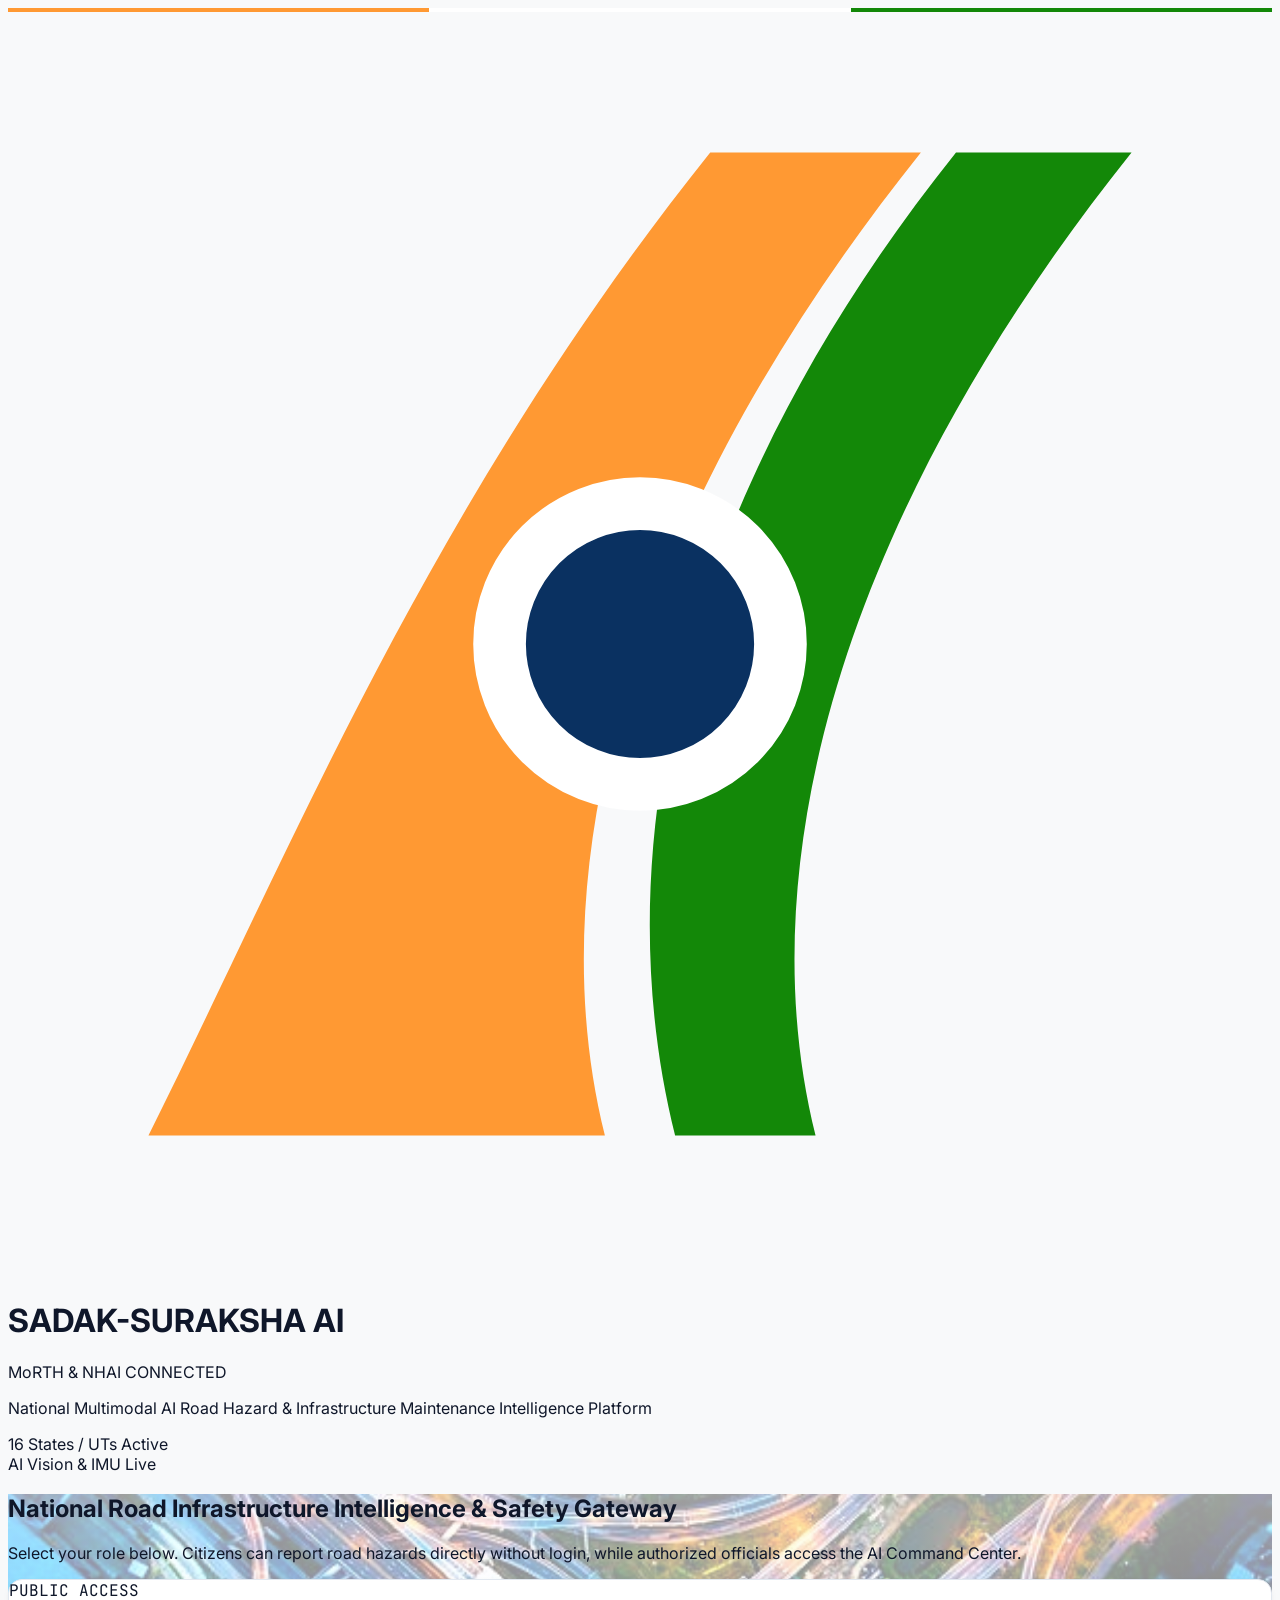
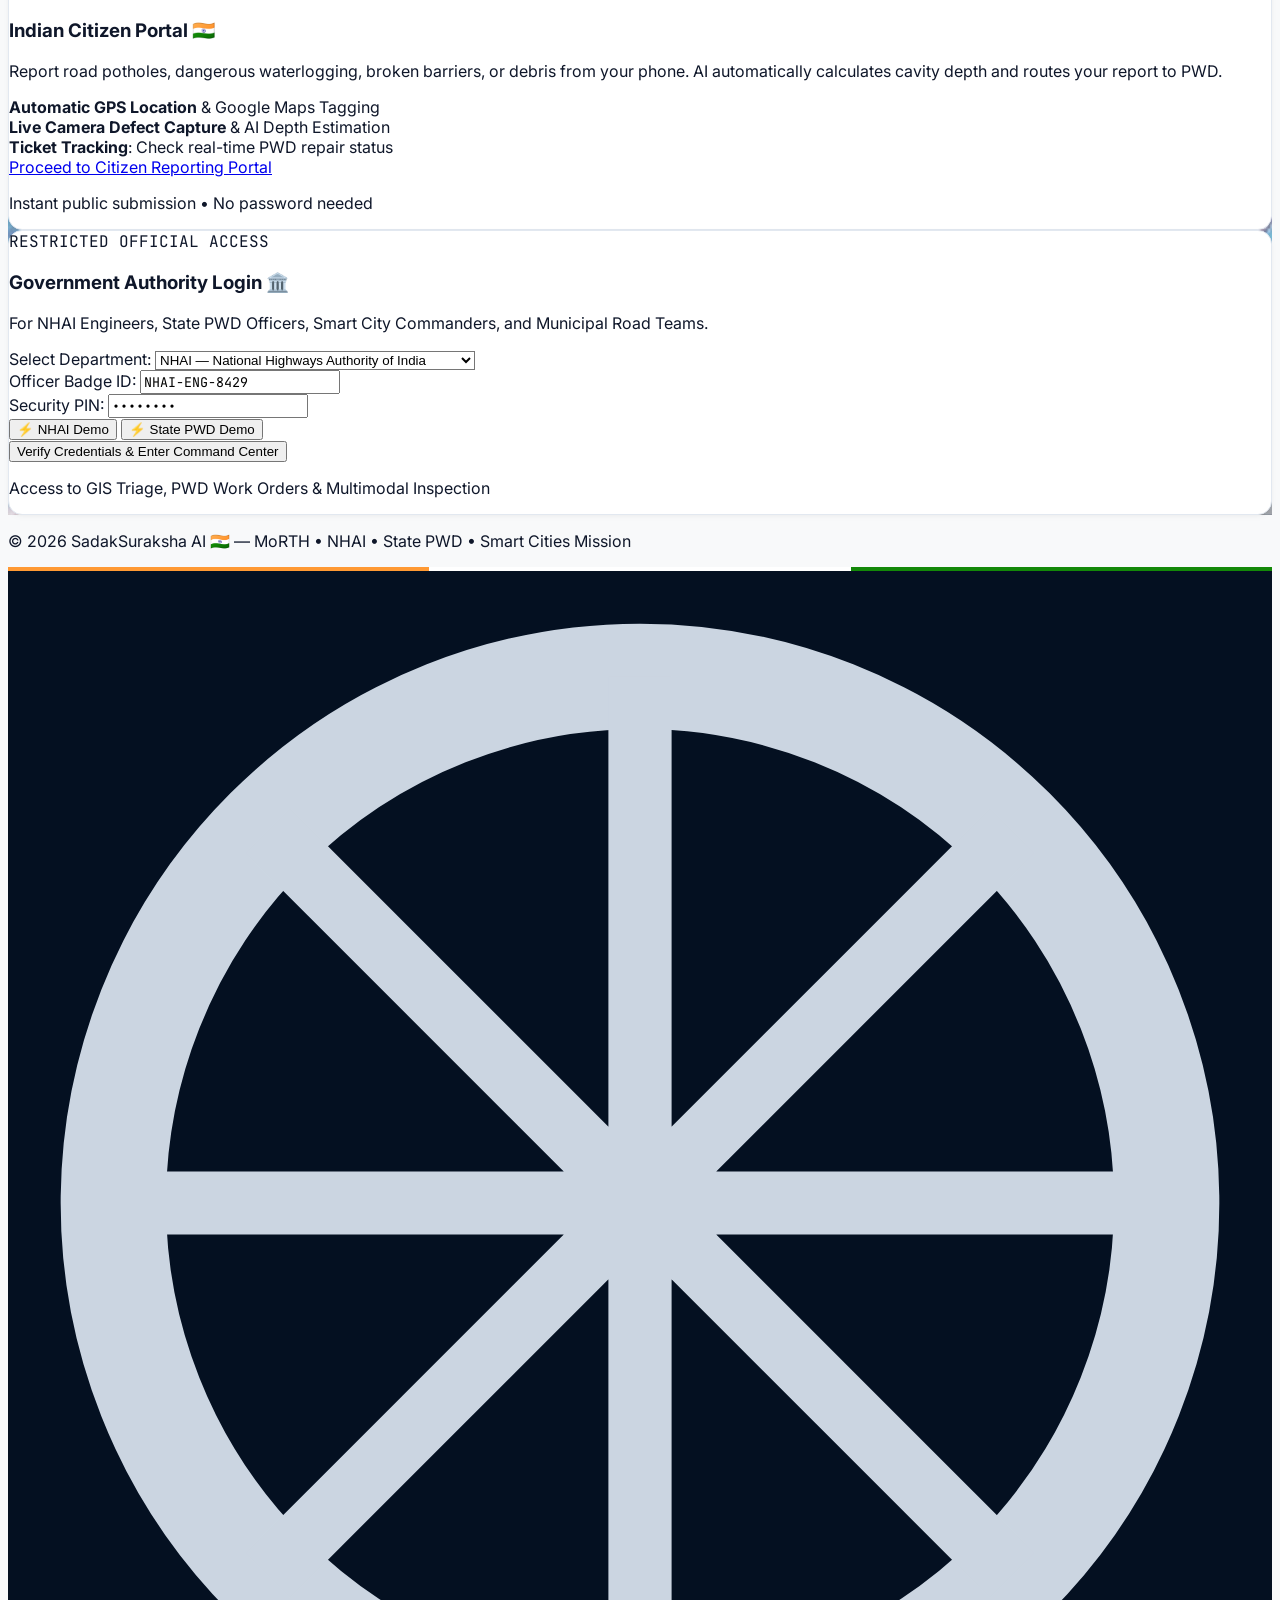
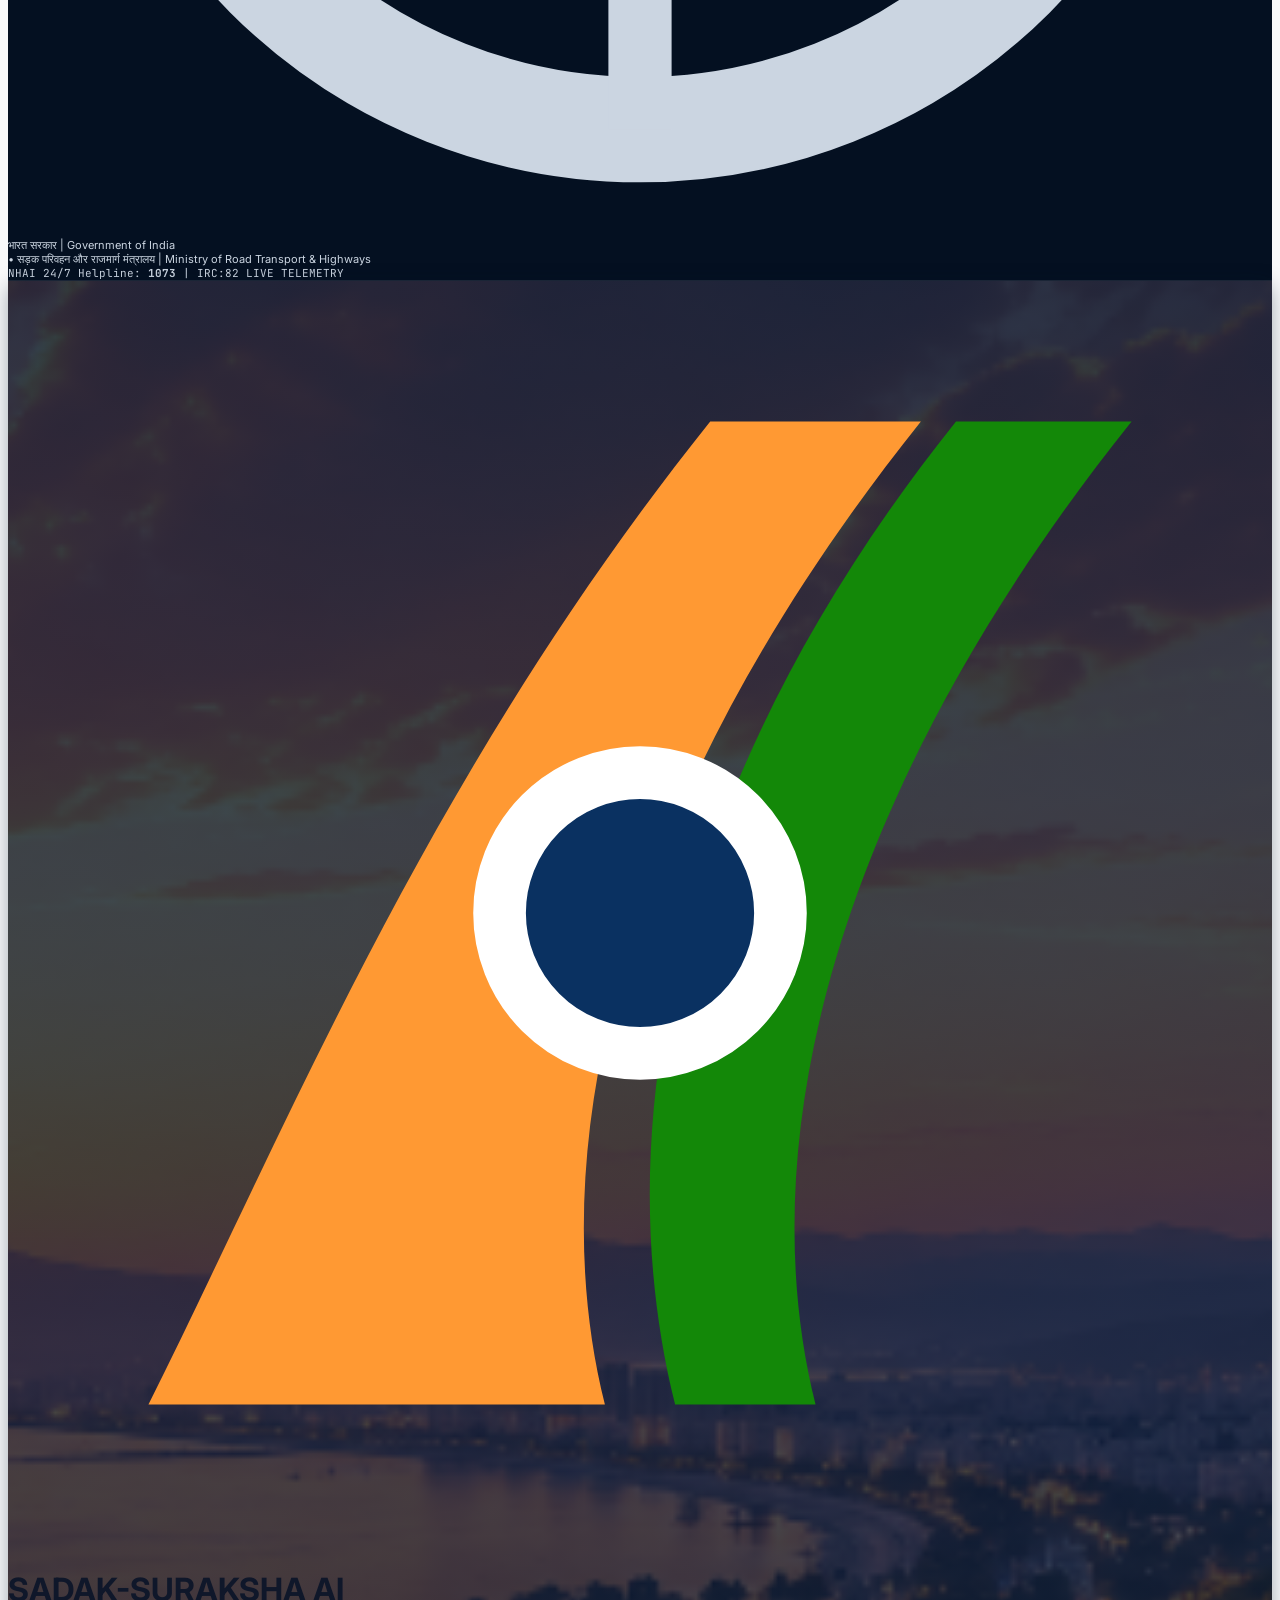
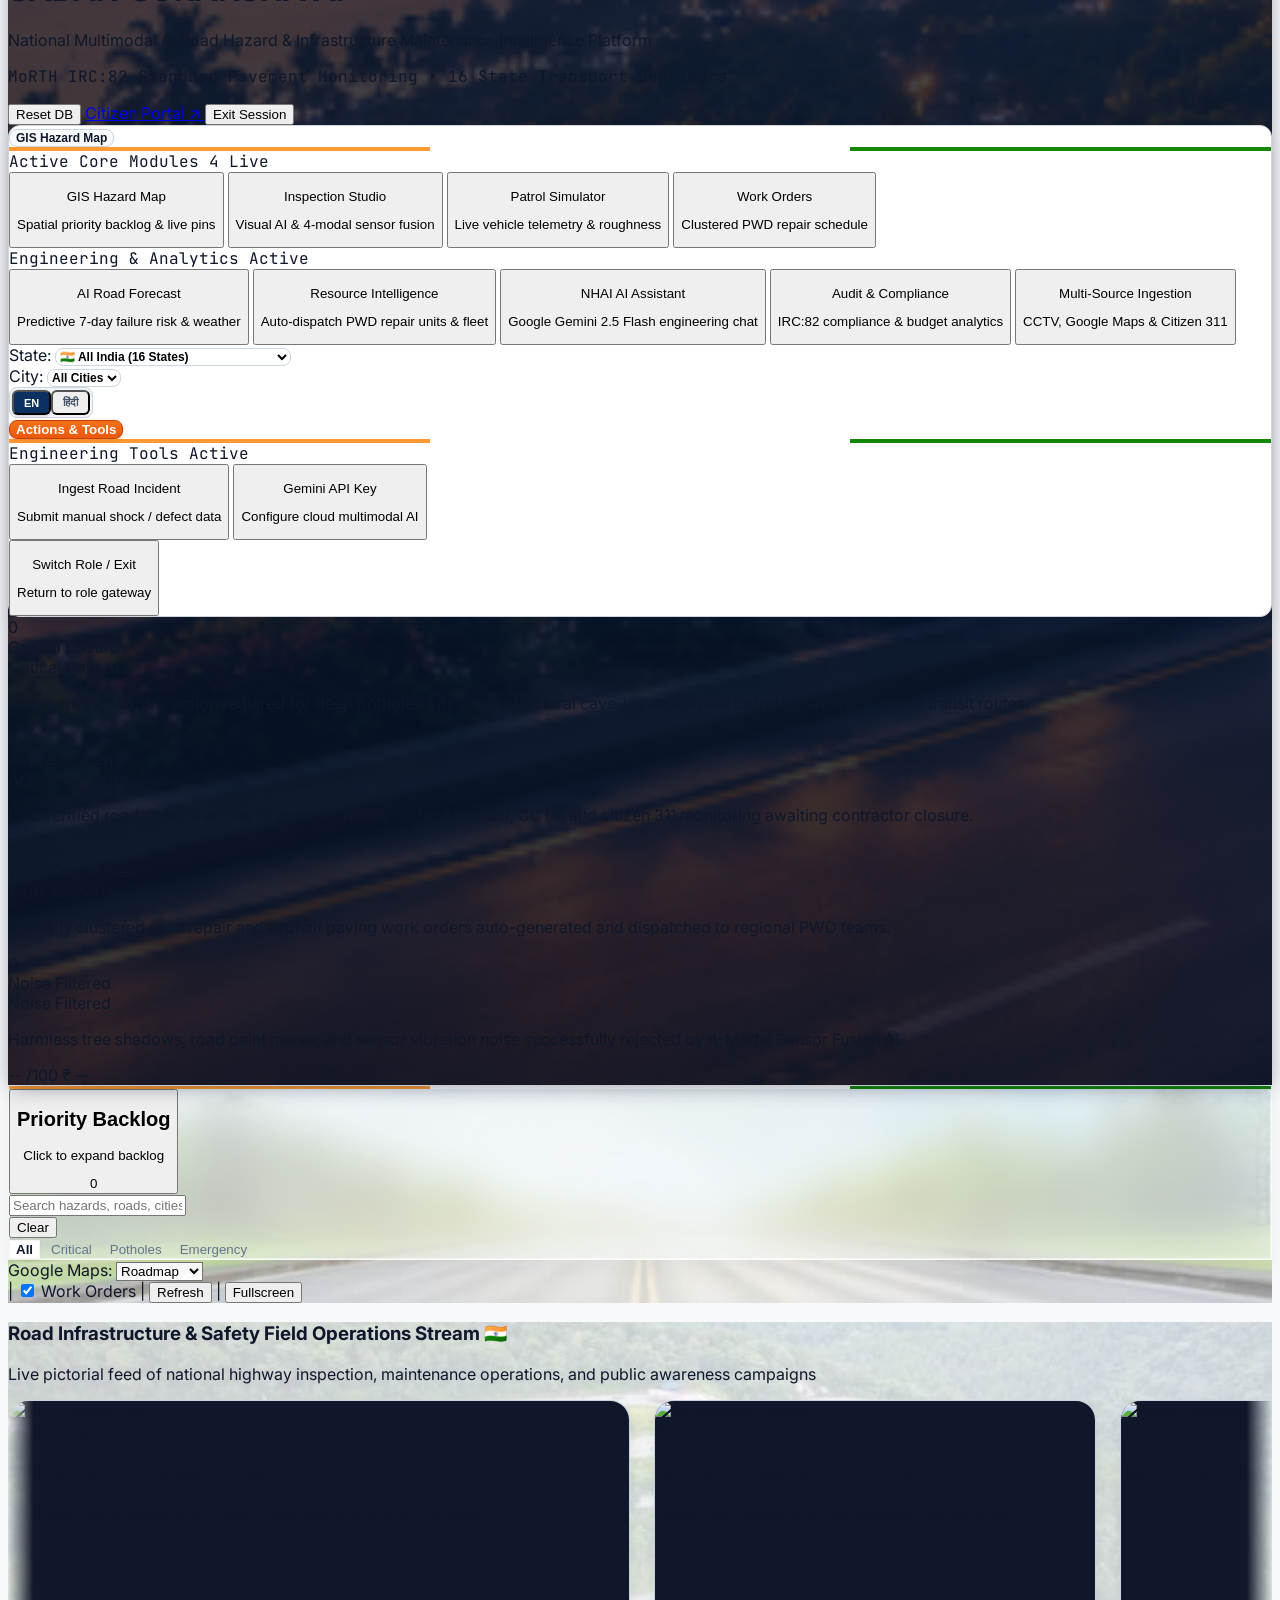
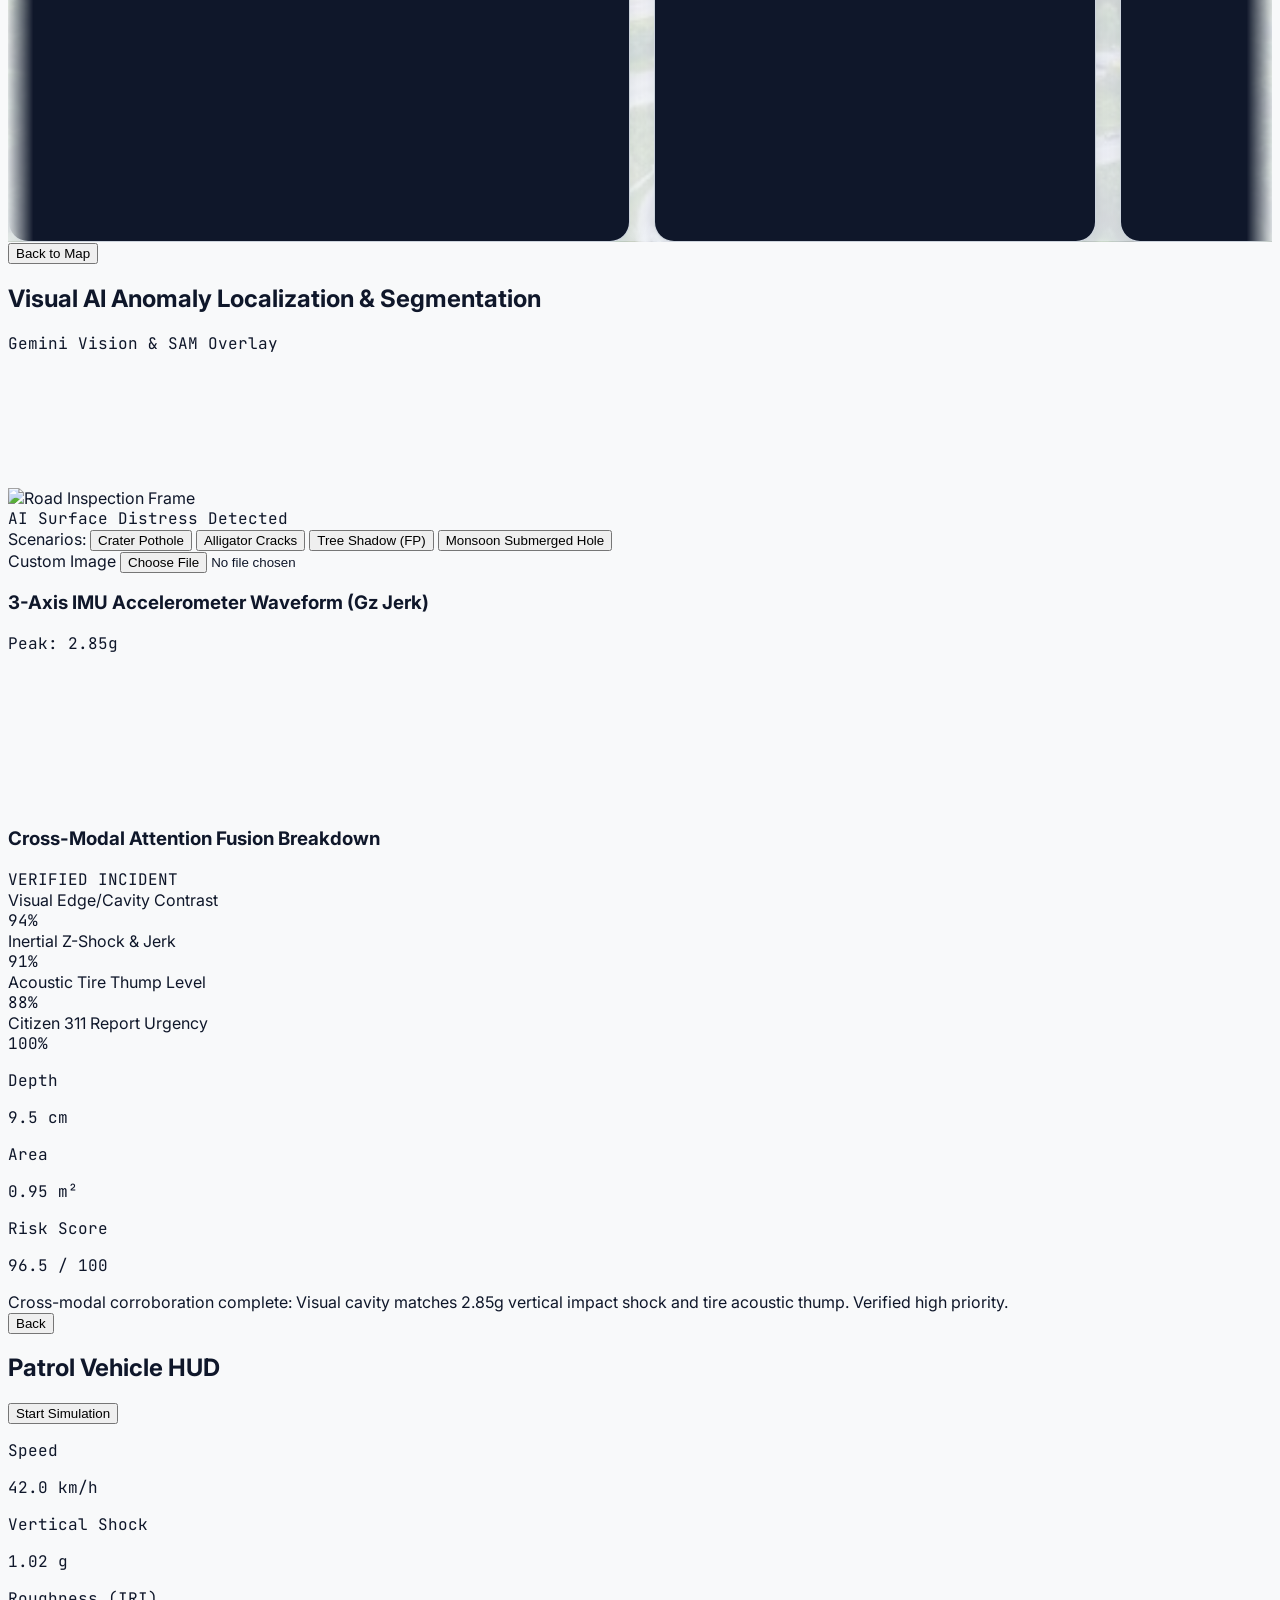
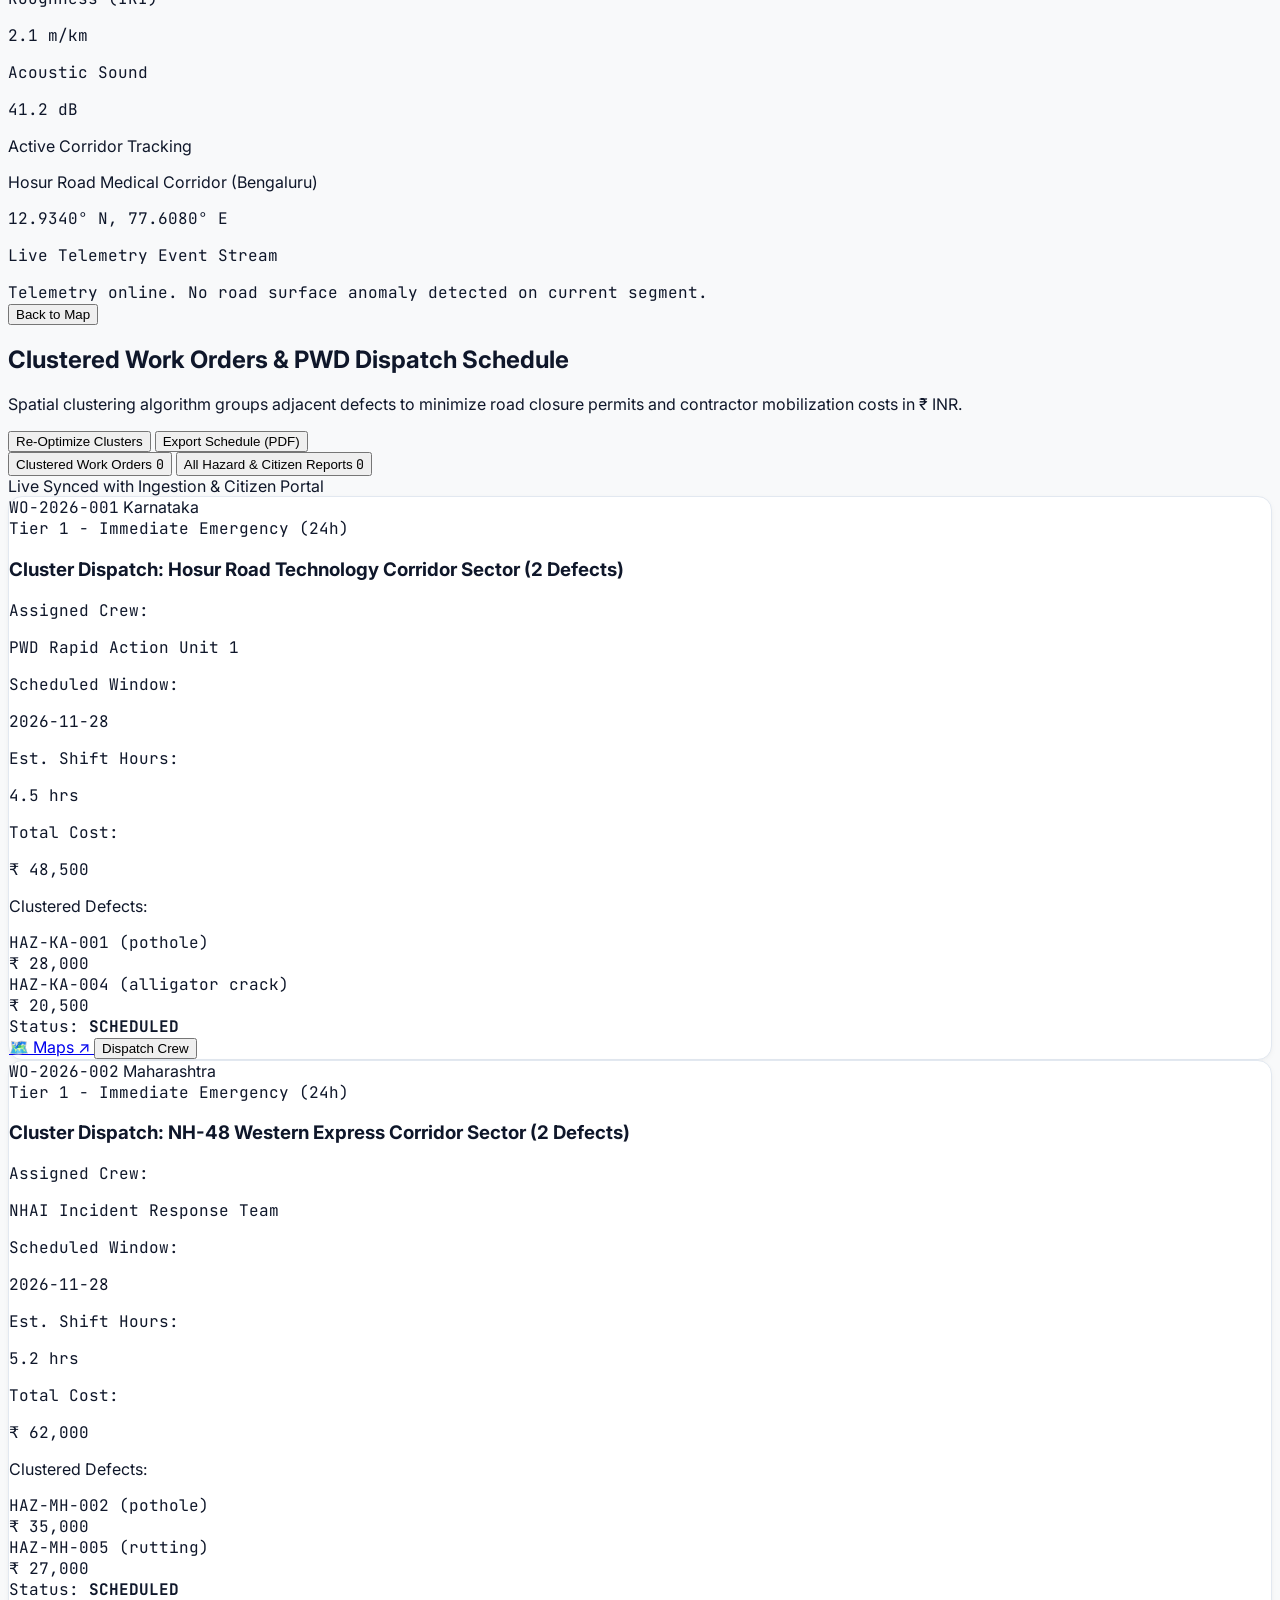
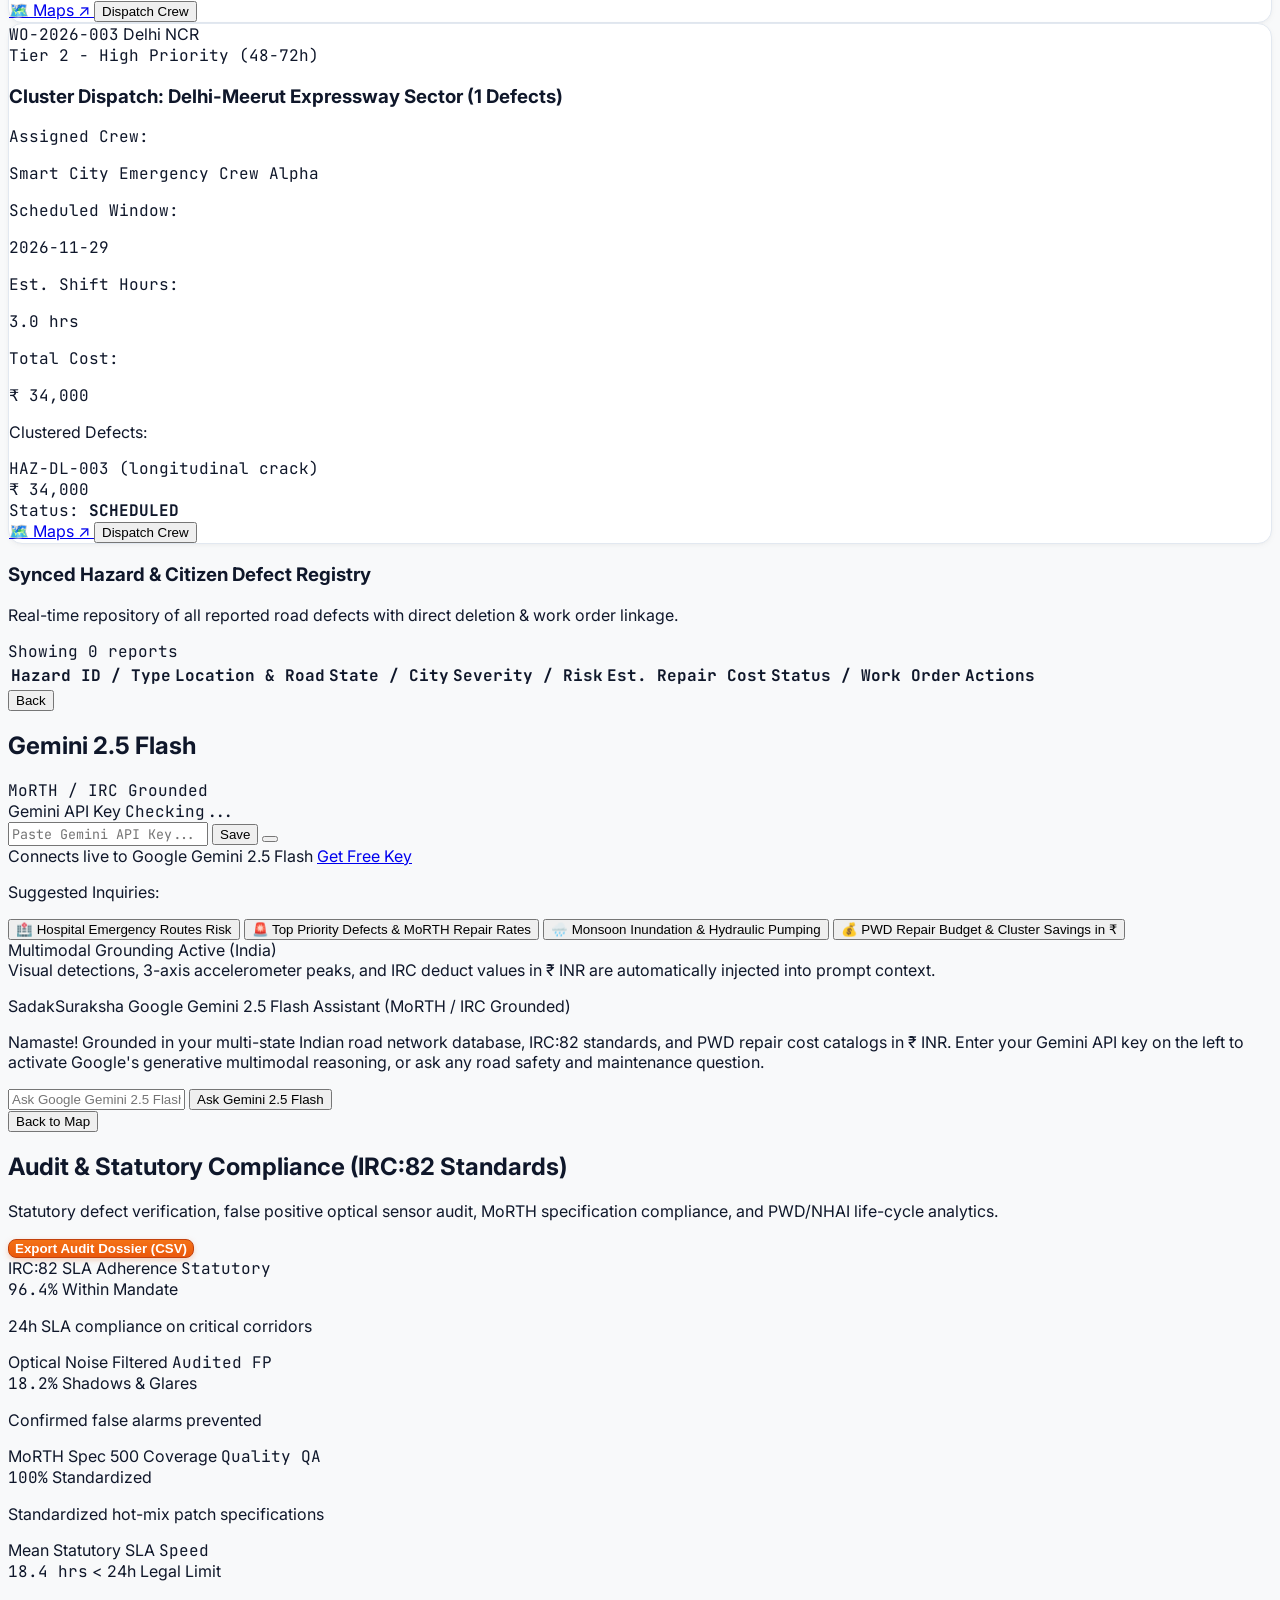
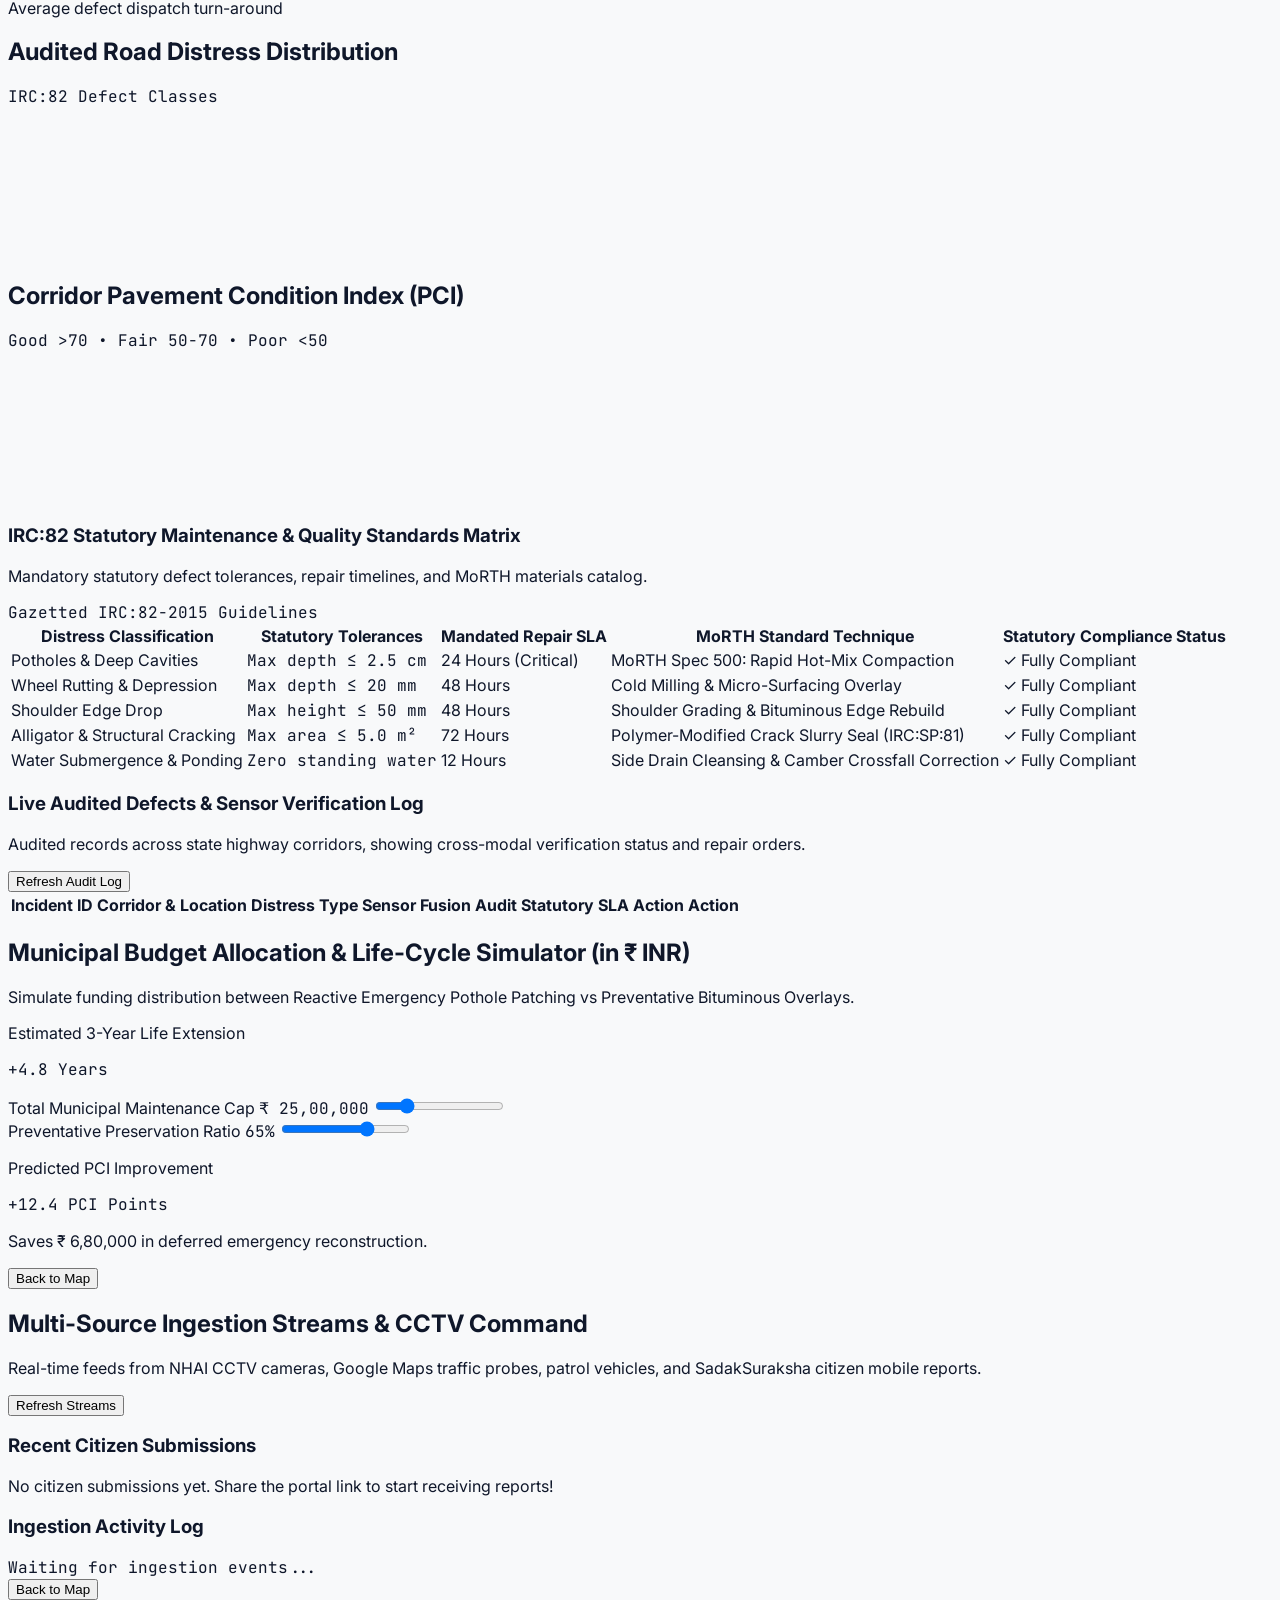
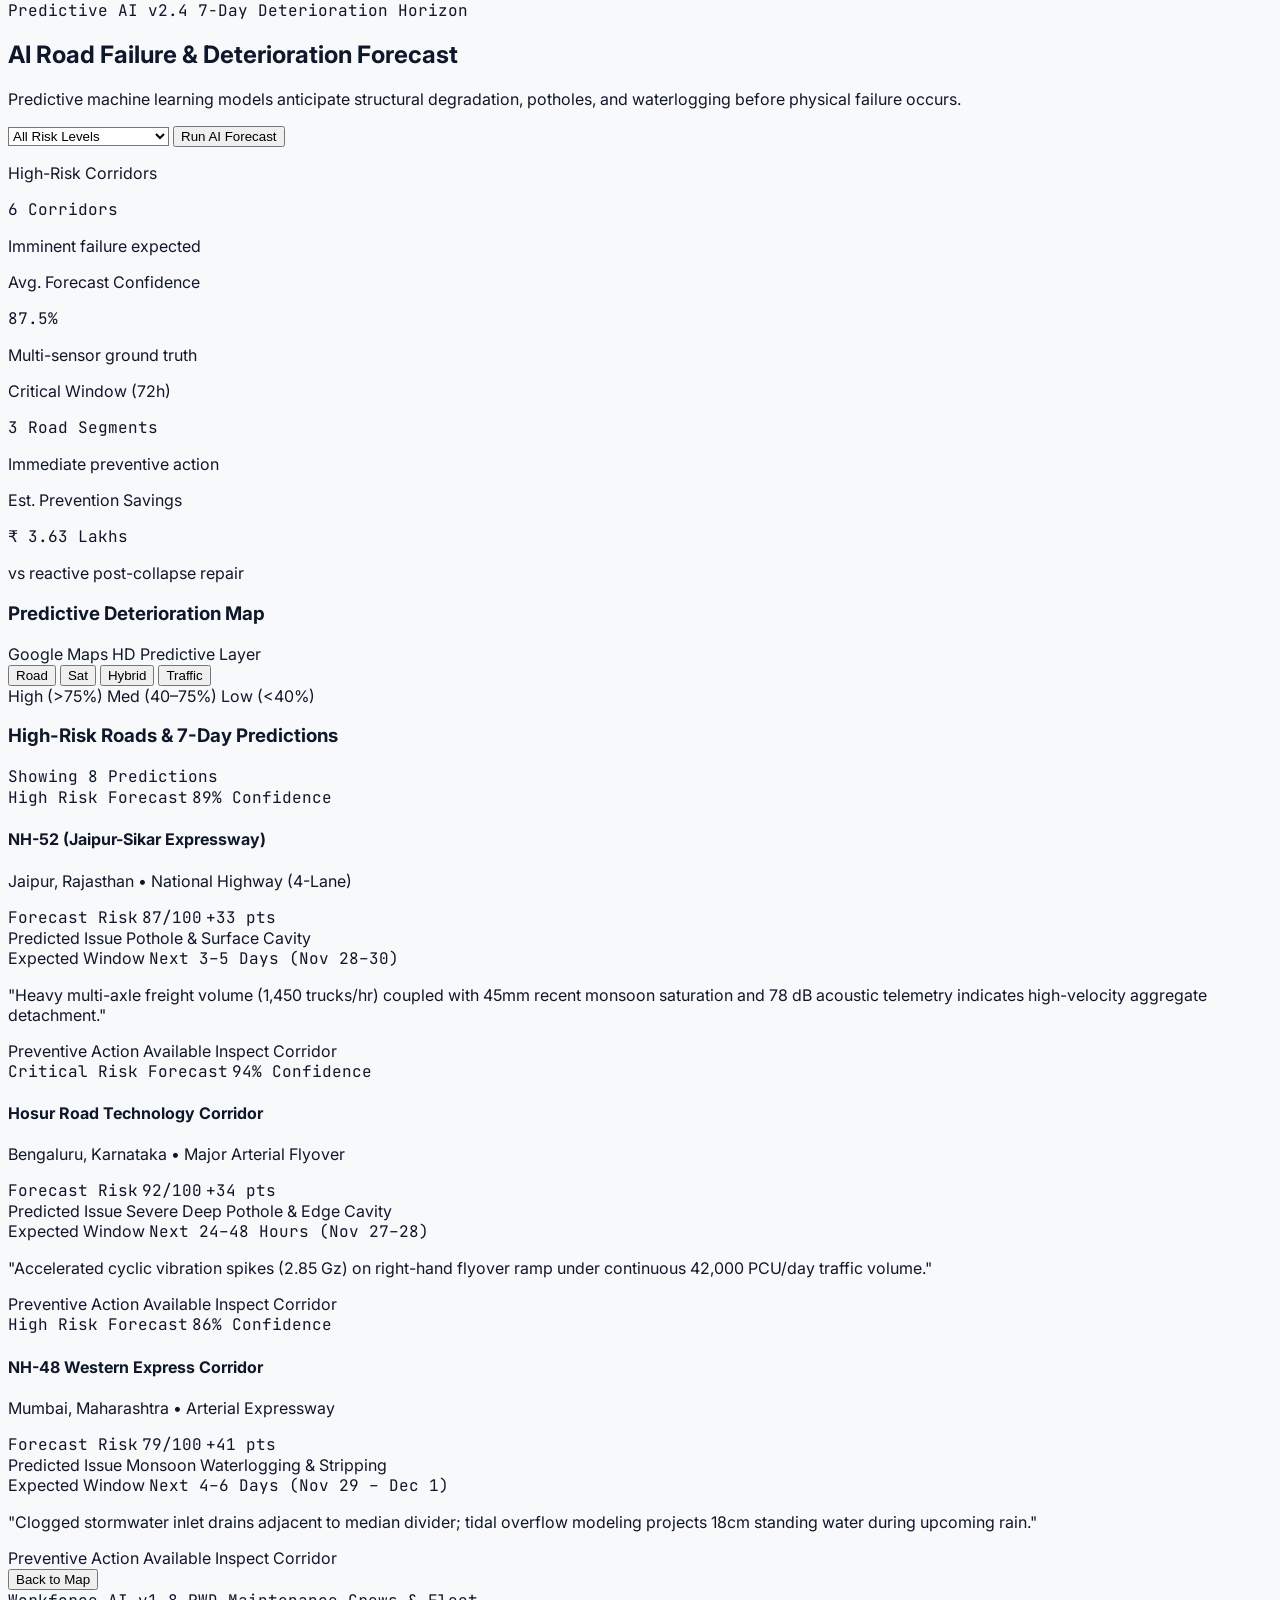
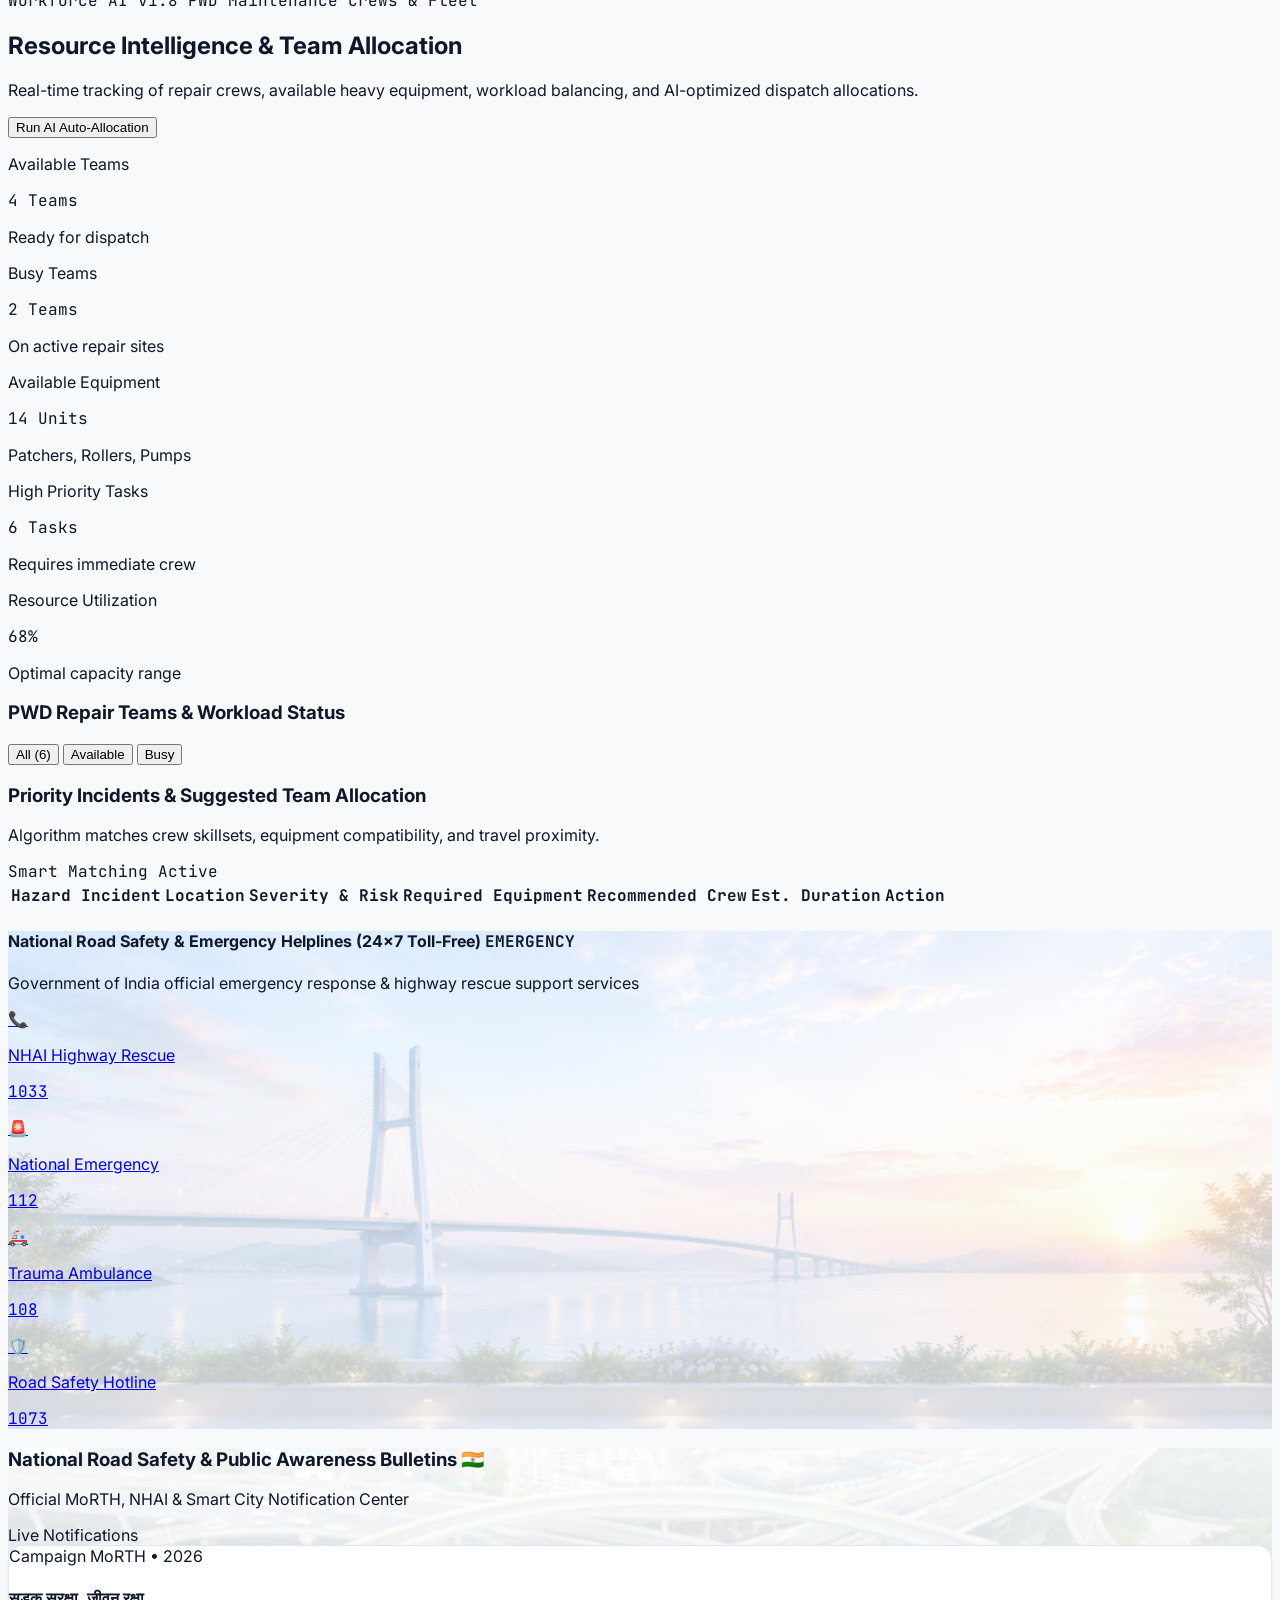
==== frontend/index.html @ f32d9700 "fix(nav): enable direct live navigation for AI road forecast and resource intelligence modules in cu" ====
<!DOCTYPE html>
<html lang="en">
<head>
  <meta charset="UTF-8">
  <meta name="viewport" content="width=device-width, initial-scale=1.0">
  <title>SADAK-SURAKSHA AI // Multimodal AI Road Hazard & Maintenance Command</title>
  
  <!-- Tailwind CSS CDN -->
  <script src="https://cdn.tailwindcss.com/3.4.17"></script>
  <script>
    tailwind.config = {
      darkMode: 'class',
      theme: {
        extend: {
          colors: {
            brand: {
              cyan: '#00f0ff',
              blue: '#3b82f6',
              amber: '#f59e0b',
              red: '#ef4444',
              green: '#10b981',
              dark: '#080c14',
              card: '#101726',
              border: '#1e293b'
            }
          }
        }
      }
    }
  </script>

  <!-- Leaflet CSS & JS for GIS Mapping -->
  <link rel="stylesheet" href="https://unpkg.com/leaflet@1.9.4/dist/leaflet.css" />
  <script src="https://unpkg.com/leaflet@1.9.4/dist/leaflet.js"></script>

  <!-- Chart.js for Telemetry & Analytics -->
  <script src="https://cdn.jsdelivr.net/npm/chart.js"></script>

  <!-- Lucide Icons -->
  <script src="https://unpkg.com/lucide@latest"></script>

  <!-- Internationalization (i18n) Engine -->
  <script src="/static/js/i18n.js"></script>

  <!-- Custom CSS -->
  <link rel="stylesheet" href="/static/css/styles.css">
  <link rel="stylesheet" href="css/styles.css">
  <style>
    .login-interchange-bg {
      position: relative;
      background-color: #0f172a;
      background-image: 
        linear-gradient(180deg, rgba(255, 255, 255, 0.62) 0%, rgba(240, 246, 255, 0.46) 50%, rgba(245, 248, 252, 0.66) 100%),
        url('/static/assets/login_interchange_bg.jpg'),
        url('/assets/login_interchange_bg.jpg'),
        url('assets/login_interchange_bg.jpg');
      background-size: cover;
      background-position: center center;
      background-repeat: no-repeat;
    }
  </style>
</head>
<body class="bg-[#f8f9fa] text-black min-h-screen flex flex-col font-sans selection:bg-amber-200 selection:text-black">

  <!-- ROLE SELECTION & LOGIN GATEWAY (PRIOR SCREEN OVERLAY) -->
  <div id="role-gateway-overlay" class="fixed inset-0 bg-slate-900 z-[100000] flex flex-col justify-between overflow-y-auto" style="z-index: 100000 !important;">
    
    <!-- Top Indian Tricolour Strip -->
    <div class="tricolor-strip"></div>

    <!-- Gateway Header -->
    <header class="px-8 py-5 border-b border-slate-200 bg-white sticky top-0 z-10 shadow-xs">
      <div class="max-w-7xl mx-auto flex items-center justify-between">
        <div class="flex items-center gap-3.5">
          <!-- NHAI Emblem / Insignia -->
          <div class="w-12 h-12 rounded-xl bg-gradient-to-br from-[#0c3b75] to-[#04162e] border-2 border-amber-500/40 p-2 flex items-center justify-center shrink-0 shadow-md">
            <svg viewBox="0 0 36 36" fill="none" class="w-full h-full">
              <!-- Road Vector Highway -->
              <path d="M4 32 C8 24, 12 14, 20 4 L26 4 C18 14, 15 24, 17 32 Z" fill="#FF9933" />
              <path d="M19 32 C17 24, 19 14, 27 4 L32 4 C24 14, 21 24, 23 32 Z" fill="#138808" />
              <circle cx="18" cy="18" r="4" fill="#0A3161" stroke="#ffffff" stroke-width="1.5" />
            </svg>
          </div>
          <div>
            <div class="flex items-center gap-2">
              <h1 class="font-black tracking-tight text-slate-900 font-sans flex items-baseline gap-1.5">
                <span class="text-xl sm:text-2xl font-black tracking-tight">SADAK-SURAKSHA</span>
                <span class="text-xl sm:text-2xl text-[#FF9933] font-black">AI</span>
              </h1>
              <span class="inline-flex items-center gap-1 px-2.5 py-0.5 rounded-full text-[10px] font-bold bg-emerald-50 border border-emerald-300 text-emerald-950">
                <span class="w-1.5 h-1.5 rounded-full bg-emerald-600 animate-pulse"></span> MoRTH & NHAI CONNECTED
              </span>
            </div>
            <p class="text-xs text-slate-600 font-medium mt-0.5">National Multimodal AI Road Hazard & Infrastructure Maintenance Intelligence Platform</p>
          </div>
        </div>

        <div class="hidden md:flex items-center gap-2.5">
          <div class="px-3 py-1.5 rounded-lg bg-slate-50 border border-slate-200 flex items-center gap-1.5 text-xs font-semibold text-slate-700 shadow-2xs">
            <i data-lucide="map-pin" class="w-3.5 h-3.5 text-orange-600"></i>
            <span>16 States / UTs Active</span>
          </div>
          <div class="px-3 py-1.5 rounded-lg bg-slate-50 border border-slate-200 flex items-center gap-1.5 text-xs font-semibold text-slate-700 shadow-2xs">
            <i data-lucide="activity" class="w-3.5 h-3.5 text-emerald-600"></i>
            <span>AI Vision & IMU Live</span>
          </div>
        </div>
      </div>
    </header>

    <!-- Role Prompt Main Container with Highway Interchange Backdrop -->
    <div class="login-interchange-bg flex-1 flex flex-col justify-center">
      <main class="max-w-6xl mx-auto px-6 py-14 flex-1 flex flex-col justify-center w-full">
        <div class="text-center max-w-3xl mx-auto mb-10">
          <div class="bg-white/88 backdrop-blur-xl border border-white/85 rounded-2xl p-6 sm:p-8 shadow-xl">
            <h2 class="text-2xl sm:text-3xl lg:text-4xl font-black text-slate-950 tracking-tight leading-tight">
              National Road Infrastructure Intelligence & Safety Gateway
            </h2>
            <p class="text-xs sm:text-sm text-slate-800 font-semibold mt-3 max-w-2xl mx-auto leading-relaxed">
              Select your role below. Citizens can report road hazards directly without login, while authorized officials access the AI Command Center.
            </p>
          </div>
        </div>

        <div class="grid grid-cols-1 md:grid-cols-2 gap-8 max-w-5xl mx-auto w-full">

          <!-- 1. CITIZEN CARD -->
          <div class="nhai-card bg-white/88 hover:bg-white/96 backdrop-blur-xl border border-white/85 p-8 flex flex-col justify-between relative overflow-hidden text-black border-l-6 border-l-[#138808] shadow-xl hover:shadow-2xl transition-all duration-300">
            <div>
              <div class="flex items-center justify-between mb-6">
                <div class="w-14 h-14 rounded-2xl bg-emerald-50 border border-emerald-200 flex items-center justify-center shadow-xs">
                  <i data-lucide="smartphone" class="w-7 h-7 text-emerald-700"></i>
                </div>
                <span class="px-3 py-1 rounded-full text-xs font-bold font-mono bg-emerald-50 text-emerald-950 border border-emerald-300 shadow-xs">
                  PUBLIC ACCESS
                </span>
              </div>

              <h3 class="text-2xl font-black text-black mb-2 flex items-center gap-2">
                <span>Indian Citizen Portal</span> <span class="text-lg">🇮🇳</span>
              </h3>
              <p class="text-xs sm:text-sm text-slate-600 mb-6 leading-relaxed font-medium">
                Report road potholes, dangerous waterlogging, broken barriers, or debris from your phone. AI automatically calculates cavity depth and routes your report to PWD.
              </p>

              <div class="space-y-3 mb-8 text-xs text-black font-semibold">
                <div class="flex items-start gap-2.5">
                  <i data-lucide="check-circle-2" class="w-4 h-4 text-emerald-600 shrink-0 mt-0.5"></i>
                  <span><strong>Automatic GPS Location</strong> & Google Maps Tagging</span>
                </div>
                <div class="flex items-start gap-2.5">
                  <i data-lucide="check-circle-2" class="w-4 h-4 text-emerald-600 shrink-0 mt-0.5"></i>
                  <span><strong>Live Camera Defect Capture</strong> & AI Depth Estimation</span>
                </div>
                <div class="flex items-start gap-2.5">
                  <i data-lucide="check-circle-2" class="w-4 h-4 text-emerald-600 shrink-0 mt-0.5"></i>
                  <span><strong>Ticket Tracking</strong>: Check real-time PWD repair status</span>
                </div>
              </div>
            </div>

            <div>
              <a href="/report" onclick="if(window.location.protocol==='file:'){event.preventDefault();window.location.href='report.html';}" class="w-full py-4 px-6 rounded-xl bg-[#138808] hover:bg-[#0f6b06] border border-emerald-700 text-white font-black text-sm flex items-center justify-center gap-2 shadow-xs transition-colors">
                <i data-lucide="camera" class="w-4 h-4 text-white"></i>
                <span>Proceed to Citizen Reporting Portal</span>
                <i data-lucide="arrow-right" class="w-4 h-4 ml-1 text-white"></i>
              </a>
              <p class="text-[11px] text-center text-slate-500 font-semibold mt-2.5">Instant public submission • No password needed</p>
            </div>
          </div>

          <!-- 2. GOVERNMENT OFFICIAL CARD -->
          <div class="nhai-card bg-white/88 hover:bg-white/96 backdrop-blur-xl border border-white/85 p-8 flex flex-col justify-between relative overflow-hidden text-black border-l-6 border-l-[#FF9933] shadow-xl hover:shadow-2xl transition-all duration-300">
            <div>
              <div class="flex items-center justify-between mb-6">
                <div class="w-14 h-14 rounded-2xl bg-orange-50 border border-orange-200 flex items-center justify-center shadow-xs">
                  <i data-lucide="shield-check" class="w-7 h-7 text-orange-700"></i>
                </div>
                <span class="px-3 py-1 rounded-full text-xs font-bold font-mono bg-orange-50 text-orange-950 border border-orange-300 shadow-xs">
                  RESTRICTED OFFICIAL ACCESS
                </span>
              </div>

              <h3 class="text-2xl font-black text-black mb-2 flex items-center gap-2">
                <span>Government Authority Login</span> <span class="text-lg">🏛️</span>
              </h3>
              <p class="text-xs sm:text-sm text-slate-600 mb-4 leading-relaxed font-medium">
                For NHAI Engineers, State PWD Officers, Smart City Commanders, and Municipal Road Teams.
              </p>

              <form id="overlay-login-form" onsubmit="handleOverlayGovLogin(event)" class="space-y-3.5 mb-4">
                <div>
                  <label class="block text-xs font-bold text-black mb-1">Select Department:</label>
                  <select id="overlay-dept" class="w-full bg-white border border-slate-300 rounded-xl px-3.5 py-2.5 text-xs font-semibold text-black focus:outline-none focus:border-orange-500">
                    <option value="nhai">NHAI — National Highways Authority of India</option>
                    <option value="morth">MoRTH — Ministry of Road Transport & Highways</option>
                    <option value="pwd_ka">Karnataka State PWD (Bengaluru)</option>
                    <option value="pwd_mh">Maharashtra PWD / BMC Smart City</option>
                    <option value="pwd_dl">Delhi NCR PWD / ITMS Command</option>
                    <option value="pwd_tn">Tamil Nadu Highways Department</option>
                    <option value="pwd_ts">Telangana Roads & Buildings</option>
                    <option value="smart_city">Smart City ICCC Command</option>
                  </select>
                </div>

                <div class="grid grid-cols-2 gap-3">
                  <div>
                    <label class="block text-xs font-bold text-black mb-1">Officer Badge ID:</label>
                    <input type="text" id="overlay-officer-id" placeholder="e.g. NHAI-ENG-8429" value="NHAI-ENG-8429" class="w-full bg-white border border-slate-300 rounded-xl px-3.5 py-2 text-xs text-black font-mono font-bold focus:outline-none focus:border-orange-500" required>
                  </div>
                  <div>
                    <label class="block text-xs font-bold text-black mb-1">Security PIN:</label>
                    <input type="password" id="overlay-officer-pin" placeholder="Security PIN" value="NHAI2026" class="w-full bg-white border border-slate-300 rounded-xl px-3.5 py-2 text-xs text-black font-mono font-bold focus:outline-none focus:border-orange-500" required>
                  </div>
                </div>

                <div id="overlay-login-error" class="hidden text-xs text-red-950 bg-red-100 border border-red-300 p-2.5 rounded-xl font-mono font-bold"></div>

                <div class="flex items-center gap-2 pt-0.5">
                  <button type="button" onclick="fillOverlayDemo('nhai')" class="text-[11px] bg-slate-100 hover:bg-slate-200 border border-slate-300 text-black font-bold px-3 py-1 rounded-lg transition-colors cursor-pointer">
                    ⚡ NHAI Demo
                  </button>
                  <button type="button" onclick="fillOverlayDemo('pwd')" class="text-[11px] bg-slate-100 hover:bg-slate-200 border border-slate-300 text-black font-bold px-3 py-1 rounded-lg transition-colors cursor-pointer">
                    ⚡ State PWD Demo
                  </button>
                </div>

                <button type="submit" class="w-full py-4 px-6 rounded-xl bg-[#FF9933] hover:bg-[#F28500] border border-amber-600 text-black font-black text-sm flex items-center justify-center gap-2 shadow-xs transition-colors mt-2 cursor-pointer">
                  <i data-lucide="shield-check" class="w-4 h-4"></i>
                  <span>Verify Credentials & Enter Command Center</span>
                  <i data-lucide="arrow-right" class="w-4 h-4 ml-1"></i>
                </button>
              </form>
            </div>

            <div class="border-t border-slate-200 pt-3 text-center">
              <p class="text-[11px] text-slate-600 font-medium">Access to GIS Triage, PWD Work Orders & Multimodal Inspection</p>
            </div>
          </div>

        </div>
      </main>
    </div>

    <!-- Gateway Footer -->
    <footer class="px-8 py-6 border-t border-slate-200 bg-white text-center text-xs text-black font-bold">
      <p>© 2026 SadakSuraksha AI 🇮🇳 — MoRTH • NHAI • State PWD • Smart Cities Mission</p>
    </footer>

  </div>

  <!-- =========================================================
       1. OFFICIAL GOVERNMENT OF INDIA & MoRTH TOP UTILITY BAR
       ========================================================= -->
  <div class="tricolor-strip"></div>
  <div class="gov-top-bar px-6 md:px-10 py-1.5 flex flex-wrap items-center justify-between gap-3 text-[11px] font-sans">
    <div class="flex items-center gap-3">
      <!-- National Ashoka Emblem SVG -->
      <div class="flex items-center gap-2">
        <svg class="w-4 h-4 text-amber-500 shrink-0" viewBox="0 0 24 24" fill="currentColor">
          <circle cx="12" cy="12" r="10" fill="none" stroke="currentColor" stroke-width="2"/>
          <path d="M12 2v20M2 12h20M4.93 4.93l14.14 14.14M4.93 19.07l14.14-14.14" stroke="currentColor" stroke-width="1.2"/>
        </svg>
        <span data-i18n="gov_india" class="font-bold text-slate-200 tracking-wide">भारत सरकार | Government of India</span>
      </div>
      <span class="text-slate-600 hidden sm:inline">•</span>
      <span data-i18n="gov_morth" class="text-slate-400 font-medium hidden sm:inline">सड़क परिवहन और राजमार्ग मंत्रालय | Ministry of Road Transport & Highways</span>
    </div>

    <div class="flex items-center gap-4 text-slate-300 font-mono text-[10px]">
      <span class="hidden md:flex items-center gap-1">
        <i data-lucide="phone" class="w-3 h-3 text-[#F47216]"></i>
        <span><span data-i18n="nhai_helpline">NHAI 24/7 Helpline:</span> <strong class="text-white font-bold">1073</strong></span>
      </span>
      <span class="text-slate-700 hidden md:inline">|</span>
      <span class="flex items-center gap-1.5">
        <span class="w-2 h-2 rounded-full bg-emerald-500 animate-pulse"></span>
        <span data-i18n="live_telemetry_badge" class="text-emerald-400 font-bold tracking-wider">IRC:82 LIVE TELEMETRY</span>
      </span>
    </div>
  </div>

  <!-- =========================================================
       2. EXECUTIVE NHAI NAVY BLUE COMMAND HEADER WITH FLAWLESS UNIFIED PANORAMA
       ========================================================= -->
  <header class="nhai-portal-header text-white">
    
    <!-- Top Executive Header Content -->
    <div class="px-6 md:px-10 pt-7 pb-3">
      <div class="max-w-7xl mx-auto flex flex-wrap items-center justify-between gap-6 relative z-10">
        
        <!-- Brand & Mandate Title -->
        <div onclick="navigateToHome()" class="flex items-center gap-4 cursor-pointer group select-none">
          <!-- NHAI Emblem / Insignia -->
          <div class="w-14 h-14 rounded-xl bg-gradient-to-br from-[#0c3b75] to-[#04162e] border-2 border-amber-500/40 p-2 flex items-center justify-center shrink-0 shadow-lg group-hover:border-amber-400 transition-all">
            <svg viewBox="0 0 36 36" fill="none" class="w-full h-full">
              <!-- Road Vector Highway -->
              <path d="M4 32 C8 24, 12 14, 20 4 L26 4 C18 14, 15 24, 17 32 Z" fill="#FF9933" />
              <path d="M19 32 C17 24, 19 14, 27 4 L32 4 C24 14, 21 24, 23 32 Z" fill="#138808" />
              <circle cx="18" cy="18" r="4" fill="#0A3161" stroke="#ffffff" stroke-width="1.5" />
            </svg>
          </div>

          <div>
            <div class="flex items-center gap-2.5 flex-wrap">
              <h1 class="font-black tracking-tight text-white font-sans flex items-baseline gap-2.5">
                <span data-i18n="app_title" class="text-3xl md:text-4xl lg:text-[40px] leading-none font-black tracking-tight">SADAK-SURAKSHA</span>
                <span class="text-2xl md:text-3xl text-[#FF9933] font-black leading-none">AI</span>
              </h1>
            </div>
            <p data-i18n="header_title_sub" class="text-xs md:text-sm text-slate-200 font-medium tracking-wide mt-1 leading-relaxed">
              National Multimodal AI Road Hazard & Infrastructure Maintenance Intelligence Platform
            </p>
            <p class="text-[11px] text-amber-300/90 font-mono font-semibold mt-0.5 flex items-center gap-2">
              <span data-i18n="header_mandate_1">MoRTH IRC:82 Standard Pavement Monitoring</span>
              <span class="text-slate-400">•</span>
              <span data-i18n="header_mandate_2">16 State Transport Corridors</span>
            </p>
          </div>
        </div>

        <!-- Quick Executive Actions & Stats -->
        <div class="flex items-center gap-3 ml-auto">
          <button type="button" onclick="if(confirm('Are you sure you want to reset and empty all citizen complaints for a fresh start?')) resetCitizenDatabase();" class="flex items-center gap-1.5 px-3 py-2 rounded-lg bg-white/10 hover:bg-white/15 border border-white/20 text-white text-xs font-bold transition-all shadow-sm cursor-pointer" title="Empty citizen complaints and start fresh">
            <i data-lucide="rotate-ccw" class="w-3.5 h-3.5 text-cyan-400"></i>
            <span class="hidden sm:inline">Reset DB</span>
          </button>

          <a href="/report" target="_blank" class="hidden sm:flex items-center gap-2 px-3.5 py-2 rounded-lg bg-white/10 hover:bg-white/15 border border-white/20 text-white text-xs font-bold transition-all shadow-sm">
            <i data-lucide="smartphone" class="w-4 h-4 text-amber-400"></i>
            <span data-i18n="citizen_portal_btn">Citizen Portal ↗</span>
          </a>

          <button type="button" onclick="handleLogout()" class="flex items-center gap-2 px-3.5 py-2 rounded-lg bg-red-950/60 hover:bg-red-900/70 border border-red-500/40 text-red-200 text-xs font-bold transition-all shadow-sm cursor-pointer" title="Exit to Role Gateway">
            <i data-lucide="log-out" class="w-4 h-4 text-red-400"></i>
            <span data-i18n="exit_session_btn" class="hidden md:inline">Exit Session</span>
          </button>
        </div>

      </div>
    </div>


    <!-- =========================================================
         3. SLEEK ELEVATED NHAI FILTER & CONTROLS DOCK (Sticky / Fixed on Scroll)
         ========================================================= -->
    <div id="sticky-filter-wrapper" class="w-full relative z-40">
      <div id="sticky-filter-dock" class="px-6 md:px-10 py-2.5 transition-all w-full relative">
        <div class="max-w-7xl mx-auto nhai-filter-container p-3 flex flex-wrap items-center justify-between gap-3 text-black">




      
      <!-- Left Controls: Platform Modules, State, City -->
      <div class="flex flex-wrap items-center gap-2.5 flex-1 min-w-[300px]">
        
        <!-- 1. MODULES & VIEWS DROPDOWN -->
        <div class="relative" id="dropdown-nav-wrapper">
          <button type="button" onclick="toggleNavDropdown(event)" id="nav-dropdown-btn" class="nhai-input-field flex items-center gap-2.5 px-3.5 py-2 text-xs font-extrabold cursor-pointer shadow-2xs">
            <i data-lucide="layout-grid" class="w-4 h-4 text-[#F47216]"></i>
            <span id="nav-dropdown-label" data-i18n="nav_dropdown_label" class="text-slate-900 font-black">GIS Hazard Map</span>
            <i data-lucide="chevron-down" class="w-3.5 h-3.5 text-slate-500 transition-transform duration-200" id="nav-dropdown-arrow"></i>
          </button>

          <!-- Dropdown Menu (Structured NHAI Style) -->
          <div id="nav-dropdown-menu" class="hidden absolute top-full left-0 mt-2 w-80 bg-white border border-slate-300 rounded-xl p-2 z-[1100] space-y-1 shadow-2xl overflow-hidden">
            <div class="tricolor-strip -mx-2 -mt-2 mb-2"></div>
            
            <!-- SECTION 1: ACTIVE CORE OPERATIONAL MODULES -->
            <div class="flex items-center justify-between px-3 py-1.5 bg-emerald-50 rounded-md border border-emerald-200">
              <span class="text-[10px] font-black uppercase tracking-wider text-emerald-950 font-mono flex items-center gap-1.5">
                <i data-lucide="check-circle-2" class="w-3.5 h-3.5 text-emerald-700"></i> <span>Active Core Modules</span>
              </span>
              <span class="text-[9px] bg-emerald-700 text-white font-mono px-2 py-0.5 rounded-sm font-bold">4 Live</span>
            </div>

            <!-- 1. GIS Hazard Map -->
            <button type="button" onclick="selectNavTab('map', 'GIS Hazard Map')" class="dropdown-nav-item w-full flex items-center gap-3 p-2 rounded-lg hover:bg-slate-100 border border-transparent hover:border-slate-300 transition-all text-left group cursor-pointer">
              <div class="w-8 h-8 rounded-md bg-amber-100 border border-amber-300 flex items-center justify-center shrink-0">
                <i data-lucide="map" class="w-4 h-4 text-[#F47216]"></i>
              </div>
              <div>
                <p data-i18n="nav_gis_map" class="text-xs font-bold text-slate-900 leading-none">GIS Hazard Map</p>
                <p data-i18n="nav_gis_map_desc" class="text-[11px] text-slate-600 font-medium mt-1">Spatial priority backlog & live pins</p>
              </div>
            </button>

            <!-- 2. Inspection Studio -->
            <button type="button" onclick="selectNavTab('studio', 'Inspection Studio')" class="dropdown-nav-item w-full flex items-center gap-3 p-2 rounded-lg hover:bg-blue-50 border border-transparent hover:border-blue-200 transition-all text-left group cursor-pointer">
              <div class="w-8 h-8 rounded-md bg-blue-100 border border-blue-300 flex items-center justify-center shrink-0">
                <i data-lucide="scan" class="w-4 h-4 text-[#0A3161]"></i>
              </div>
              <div>
                <p data-i18n="nav_studio" class="text-xs font-bold text-slate-900 leading-none">Inspection Studio</p>
                <p data-i18n="nav_studio_desc" class="text-[11px] text-slate-600 font-medium mt-1">Visual AI & 4-modal sensor fusion</p>
              </div>
            </button>

            <!-- 3. Patrol Simulator -->
            <button type="button" onclick="selectNavTab('patrol', 'Patrol Simulator')" class="dropdown-nav-item w-full flex items-center gap-3 p-2 rounded-lg hover:bg-emerald-50 border border-transparent hover:border-emerald-200 transition-all text-left group cursor-pointer">
              <div class="w-8 h-8 rounded-md bg-emerald-100 border border-emerald-300 flex items-center justify-center shrink-0">
                <i data-lucide="car" class="w-4 h-4 text-emerald-800"></i>
              </div>
              <div>
                <p data-i18n="nav_patrol" class="text-xs font-bold text-slate-900 leading-none">Patrol Simulator</p>
                <p data-i18n="nav_patrol_desc" class="text-[11px] text-slate-600 font-medium mt-1">Live vehicle telemetry & roughness</p>
              </div>
            </button>

            <!-- 4. Work Orders -->
            <button type="button" onclick="selectNavTab('backlog', 'Work Orders')" class="dropdown-nav-item w-full flex items-center gap-3 p-2 rounded-lg hover:bg-orange-50 border border-transparent hover:border-orange-200 transition-all text-left group cursor-pointer">
              <div class="w-8 h-8 rounded-md bg-orange-100 border border-orange-300 flex items-center justify-center shrink-0">
                <i data-lucide="clipboard-list" class="w-4 h-4 text-orange-700"></i>
              </div>
              <div>
                <p data-i18n="nav_work_orders" class="text-xs font-bold text-slate-900 leading-none">Work Orders</p>
                <p data-i18n="nav_work_orders_desc" class="text-[11px] text-slate-600 font-medium mt-1">Clustered PWD repair schedule</p>
              </div>
            </button>

            <!-- SECTION 2: ENGINEERING & ANALYTICS MODULES -->
            <div class="my-1 border-t border-slate-200 pt-1"></div>
            <div class="flex items-center justify-between px-3 py-1.5 bg-slate-100 rounded-md border border-slate-200">
              <span class="text-[10px] font-black uppercase tracking-wider text-slate-700 font-mono flex items-center gap-1.5">
                <i data-lucide="layers" class="w-3.5 h-3.5 text-slate-500"></i> <span>Engineering & Analytics</span>
              </span>
              <span class="text-[9px] bg-slate-200 text-slate-700 font-mono px-2 py-0.5 rounded-sm font-bold">Active</span>
            </div>

            <!-- 5. AI Road Forecast -->
            <button type="button" onclick="selectNavTab('forecast', 'AI Road Forecast')" class="dropdown-nav-item w-full flex items-center justify-between p-2 rounded-lg hover:bg-slate-50 border border-transparent hover:border-slate-200 transition-all text-left group cursor-pointer">
              <div class="flex items-center gap-3">
                <div class="w-8 h-8 rounded-md bg-purple-50 border border-purple-200 flex items-center justify-center shrink-0">
                  <i data-lucide="trending-up" class="w-4 h-4 text-purple-700"></i>
                </div>
                <div>
                  <p data-i18n="nav_forecast" class="text-xs font-bold text-slate-800 leading-none">AI Road Forecast</p>
                  <p data-i18n="nav_forecast_desc" class="text-[10.5px] text-slate-500 font-medium mt-1">Predictive 7-day failure risk & weather</p>
                </div>
              </div>
            </button>

            <!-- 6. Resource Intelligence -->
            <button type="button" onclick="selectNavTab('resource-intel', 'Resource Intelligence')" class="dropdown-nav-item w-full flex items-center justify-between p-2 rounded-lg hover:bg-slate-50 border border-transparent hover:border-slate-200 transition-all text-left group cursor-pointer">
              <div class="flex items-center gap-3">
                <div class="w-8 h-8 rounded-md bg-cyan-50 border border-cyan-200 flex items-center justify-center shrink-0">
                  <i data-lucide="cpu" class="w-4 h-4 text-cyan-800"></i>
                </div>
                <div>
                  <p data-i18n="nav_resource" class="text-xs font-bold text-slate-800 leading-none">Resource Intelligence</p>
                  <p data-i18n="nav_resource_desc" class="text-[10.5px] text-slate-500 font-medium mt-1">Auto-dispatch PWD repair units & fleet</p>
                </div>
              </div>
            </button>

            <!-- 7. Gemini AI Assistant -->
            <button type="button" onclick="selectNavTab('copilot', 'NHAI AI Assistant')" class="dropdown-nav-item w-full flex items-center justify-between p-2 rounded-lg hover:bg-slate-50 border border-transparent hover:border-slate-200 transition-all text-left group cursor-pointer">
              <div class="flex items-center gap-3">
                <div class="w-8 h-8 rounded-md bg-purple-50 border border-purple-200 flex items-center justify-center shrink-0">
                  <i data-lucide="sparkles" class="w-4 h-4 text-purple-800"></i>
                </div>
                <div>
                  <p data-i18n="nav_copilot" class="text-xs font-bold text-slate-800 leading-none">NHAI AI Assistant</p>
                  <p data-i18n="nav_copilot_desc" class="text-[10.5px] text-slate-500 font-medium mt-1">Google Gemini 2.5 Flash engineering chat</p>
                </div>
              </div>
            </button>

            <!-- 8. Audit & Compliance -->
            <button type="button" onclick="selectNavTab('analytics', 'Audit & Compliance')" class="dropdown-nav-item w-full flex items-center justify-between p-2 rounded-lg hover:bg-slate-50 border border-transparent hover:border-slate-200 transition-all text-left group cursor-pointer">
              <div class="flex items-center gap-3">
                <div class="w-8 h-8 rounded-md bg-emerald-50 border border-emerald-200 flex items-center justify-center shrink-0">
                  <i data-lucide="shield-check" class="w-4 h-4 text-emerald-800"></i>
                </div>
                <div>
                  <p data-i18n="nav_audit" class="text-xs font-bold text-slate-800 leading-none">Audit & Compliance</p>
                  <p data-i18n="nav_audit_desc" class="text-[10.5px] text-slate-500 font-medium mt-1">IRC:82 compliance & budget analytics</p>
                </div>
              </div>
            </button>

            <!-- 9. Multi-Source Ingestion -->
            <button type="button" onclick="selectNavTab('ingestion', 'Multi-Source Ingestion')" class="dropdown-nav-item w-full flex items-center justify-between p-2 rounded-lg hover:bg-slate-50 border border-transparent hover:border-slate-200 transition-all text-left group cursor-pointer">
              <div class="flex items-center gap-3">
                <div class="w-8 h-8 rounded-md bg-orange-50 border border-orange-200 flex items-center justify-center shrink-0">
                  <i data-lucide="radio-tower" class="w-4 h-4 text-orange-700"></i>
                </div>
                <div>
                  <p data-i18n="nav_live_data" class="text-xs font-bold text-slate-800 leading-none">Multi-Source Ingestion</p>
                  <p data-i18n="nav_live_data_desc" class="text-[10.5px] text-slate-500 font-medium mt-1">CCTV, Google Maps & Citizen 311</p>
                </div>
              </div>
            </button>
          </div>
        </div>

        <!-- 2. STATE SELECTOR -->
        <div class="flex items-center gap-1.5">
          <label for="state-selector" data-i18n="state_label" class="text-xs font-bold text-slate-700">State:</label>
          <select id="state-selector" onchange="handleStateChange(this.value)" class="nhai-input-field px-3 py-2 cursor-pointer">
            <option value="all" selected>🇮🇳 All India (16 States)</option>
            <option value="Karnataka">📍 Karnataka (Bengaluru)</option>
            <option value="Maharashtra">📍 Maharashtra (Mumbai / Pune)</option>
            <option value="Delhi NCR">📍 Delhi NCR (New Delhi / Gurugram)</option>
            <option value="Tamil Nadu">📍 Tamil Nadu (Chennai)</option>
            <option value="Telangana">📍 Telangana (Hyderabad)</option>
            <option value="Uttar Pradesh">📍 Uttar Pradesh (Agra / Lucknow)</option>
            <option value="West Bengal">📍 West Bengal (Kolkata)</option>
            <option value="Gujarat">📍 Gujarat (Ahmedabad)</option>
            <option value="Rajasthan">📍 Rajasthan (Jaipur)</option>
            <option value="Kerala">📍 Kerala (Kochi)</option>
            <option value="Punjab & Haryana">📍 Punjab & Haryana (Chandigarh)</option>
            <option value="Madhya Pradesh">📍 Madhya Pradesh (Indore / Bhopal)</option>
            <option value="Odisha">📍 Odisha (Bhubaneswar)</option>
            <option value="Assam">📍 Assam (Guwahati)</option>
            <option value="Jammu & Kashmir">📍 Jammu & Kashmir (Srinagar)</option>
            <option value="Andhra Pradesh">📍 Andhra Pradesh (Visakhapatnam)</option>
            <option value="Goa">📍 Goa (Panaji)</option>
          </select>
        </div>

        <!-- 3. CITY SELECTOR -->
        <div class="hidden sm:flex items-center gap-1.5">
          <label for="city-selector" data-i18n="city_label" class="text-xs font-bold text-slate-700">City:</label>
          <select id="city-selector" onchange="handleCityChange(this.value)" class="nhai-input-field px-3 py-2 cursor-pointer">
            <option value="all">All Cities</option>
          </select>
        </div>

      </div>

      <!-- Right Controls: Language Switcher & Actions & Tools CTA -->
      <div class="flex items-center gap-3">
        
        <!-- 4. LANGUAGE SWITCHER (EN / HI) -->
        <div class="nhai-lang-switch">
          <button id="lang-btn-en" onclick="setLanguage('en')" class="nhai-lang-btn active">EN</button>
          <button id="lang-btn-hi" onclick="setLanguage('hi')" class="nhai-lang-btn">हिंदी</button>
        </div>

        <!-- 5. NHAI SIGNATURE ACTIONS & TOOLS CTA -->
        <div class="relative" id="dropdown-actions-wrapper">
          <button type="button" onclick="toggleActionsDropdown(event)" id="actions-dropdown-btn" class="nhai-btn-saffron flex items-center gap-2 px-4 py-2 text-xs cursor-pointer">
            <i data-lucide="wrench" class="w-4 h-4 text-white"></i>
            <span data-i18n="actions_tools_btn">Actions & Tools</span>
            <i data-lucide="chevron-down" class="w-3.5 h-3.5 text-white" id="actions-dropdown-arrow"></i>
          </button>

          <!-- Dropdown Menu (Clean NHAI Style) -->
          <div id="actions-dropdown-menu" class="hidden absolute top-full right-0 mt-2 w-72 bg-white border border-slate-300 rounded-xl p-2 z-[1100] space-y-1 shadow-2xl overflow-hidden">
            <div class="tricolor-strip -mx-2 -mt-2 mb-2"></div>

            <div class="flex items-center justify-between px-3 py-1.5 bg-amber-50 rounded-md border border-amber-200">
              <span class="text-[10px] font-black uppercase tracking-wider text-amber-950 font-mono flex items-center gap-1.5">
                <i data-lucide="wrench" class="w-3.5 h-3.5 text-[#F47216]"></i> <span data-i18n="tools_heading">Engineering Tools</span>
              </span>
              <span data-i18n="tools_status_active" class="text-[9px] bg-[#F47216] text-white font-mono px-2 py-0.5 rounded-sm font-bold">Active</span>
            </div>
            
            <button type="button" onclick="triggerQuickScanModal(); closeAllDropdowns();" class="w-full flex items-center gap-3 p-2.5 rounded-lg hover:bg-amber-50/70 border border-transparent hover:border-amber-200 transition-all text-left group cursor-pointer">
              <div class="w-8 h-8 rounded-md bg-amber-100 border border-amber-200 flex items-center justify-center shrink-0">
                <i data-lucide="plus-circle" class="w-4 h-4 text-[#F47216]"></i>
              </div>
              <div>
                <p data-i18n="tool_ingest_title" class="text-xs font-bold text-slate-900 group-hover:text-amber-800 transition-colors leading-none">Ingest Road Incident</p>
                <p data-i18n="tool_ingest_sub" class="text-[11px] text-slate-600 font-medium mt-1">Submit manual shock / defect data</p>
              </div>
            </button>

            <button type="button" onclick="openApiKeyModal(); closeAllDropdowns();" class="w-full flex items-center gap-3 p-2.5 rounded-lg hover:bg-blue-50/70 border border-transparent hover:border-blue-200 transition-all text-left group cursor-pointer">
              <div class="w-8 h-8 rounded-md bg-blue-100 border border-blue-200 flex items-center justify-center shrink-0">
                <i data-lucide="key" class="w-4 h-4 text-[#0A3161]"></i>
              </div>
              <div>
                <p data-i18n="tool_gemini_title" class="text-xs font-bold text-slate-900 group-hover:text-blue-900 transition-colors leading-none" id="apiKeyBtnText">Gemini API Key</p>
                <p data-i18n="tool_gemini_sub" class="text-[11px] text-slate-600 font-medium mt-1">Configure cloud multimodal AI</p>
              </div>
            </button>

            <div class="border-t border-slate-200 my-1"></div>

            <button type="button" onclick="handleLogout(); closeAllDropdowns();" class="w-full flex items-center gap-3 p-2.5 rounded-lg hover:bg-red-50/70 border border-transparent hover:border-red-200 transition-all text-left group cursor-pointer">
              <div class="w-8 h-8 rounded-md bg-red-100 border border-red-200 flex items-center justify-center shrink-0">
                <i data-lucide="log-out" class="w-4 h-4 text-red-600"></i>
              </div>
              <div>
                <p data-i18n="tool_exit_title" class="text-xs font-bold text-red-600 group-hover:text-red-700 transition-colors leading-none">Switch Role / Exit</p>
                <p data-i18n="tool_exit_sub" class="text-[11px] text-slate-600 font-medium mt-1">Return to role gateway</p>
              </div>
            </button>
          </div>
        </div>

      </div>

      </div>
    </div>


    <!-- =========================================================
         4. SUNSET HIGHWAY INFRASTRUCTURE PANORAMIC STATS STRIP
         ========================================================= -->
    <div class="w-full overflow-visible px-6 md:px-10 py-5 relative z-20">
      <div class="max-w-7xl mx-auto flex items-center justify-between gap-4">

        
        <!-- 4 High-Impact Metric Items with Interactive Downward Popover Explanation Boxes -->
        <div class="grid grid-cols-2 md:grid-cols-4 gap-6 lg:gap-12 flex-1">
          
          <!-- Metric 1: Critical Hazards -->
          <div class="relative flex items-center gap-3 group cursor-pointer select-none" tabindex="0">
            <div class="w-11 h-11 md:w-12 md:h-12 rounded-full border-2 border-white flex items-center justify-center bg-white/15 backdrop-blur-xs shrink-0 shadow-md transition-transform group-hover:scale-105">
              <i data-lucide="tv" class="w-5 h-5 md:w-6 md:h-6 text-white"></i>
            </div>
            <div>
              <div id="kpi-critical" class="text-lg md:text-xl lg:text-2xl font-black text-white font-sans leading-none tracking-tight drop-shadow-md">0</div>
              <div class="text-xs md:text-sm font-bold text-white mt-1 tracking-wide drop-shadow-xs flex items-center gap-1">
                <span data-i18n="kpi_critical_hazards">Critical Hazards</span>
                <i data-lucide="info" class="w-3 h-3 text-white/70 group-hover:text-amber-300 transition-colors"></i>
              </div>
            </div>

            <!-- Explanation Box (Opens Downwards into Lower Section, 100% Unclipped) -->
            <div class="absolute top-full left-1/2 -translate-x-1/2 mt-3 w-72 md:w-80 bg-slate-950/95 backdrop-blur-md border border-red-500/60 rounded-xl p-3.5 shadow-2xl opacity-0 -translate-y-2 group-hover:opacity-100 group-hover:translate-y-0 group-focus:opacity-100 group-focus:translate-y-0 transition-all duration-200 pointer-events-none z-[9999]">
              <div class="absolute bottom-full left-1/2 -translate-x-1/2 mb-0 border-4 border-transparent border-b-slate-950"></div>
              <div class="flex items-center gap-2 mb-1.5 pb-1 border-b border-white/10">
                <span class="w-2 h-2 rounded-full bg-red-500 animate-pulse"></span>
                <span data-i18n="kpi_critical_hazards" class="text-xs font-black text-white uppercase tracking-wider">Critical Hazards</span>
              </div>
              <p data-i18n="kpi_critical_desc" class="text-[11px] text-slate-200 leading-snug font-normal">
                Emergency 24h PWD action required for deep potholes &gt;8cm and structural cave-ins on hospital corridors and high-speed transit routes.
              </p>
            </div>
          </div>

          <!-- Metric 2: Active Incidents -->
          <div class="relative flex items-center gap-3 group cursor-pointer select-none" tabindex="0">
            <div class="w-11 h-11 md:w-12 md:h-12 rounded-full border-2 border-white flex items-center justify-center bg-white/15 backdrop-blur-xs shrink-0 shadow-md transition-transform group-hover:scale-105">
              <i data-lucide="traffic-cone" class="w-5 h-5 md:w-6 md:h-6 text-white"></i>
            </div>
            <div>
              <div id="kpi-total" class="text-lg md:text-xl lg:text-2xl font-black text-white font-sans leading-none tracking-tight drop-shadow-md">0</div>
              <div class="text-xs md:text-sm font-bold text-white mt-1 tracking-wide drop-shadow-xs flex items-center gap-1">
                <span data-i18n="kpi_active_incidents">Active Incidents</span>
                <i data-lucide="info" class="w-3 h-3 text-white/70 group-hover:text-amber-300 transition-colors"></i>
              </div>
            </div>

            <!-- Explanation Box (Opens Downwards into Lower Section, 100% Unclipped) -->
            <div class="absolute top-full left-1/2 -translate-x-1/2 mt-3 w-72 md:w-80 bg-slate-950/95 backdrop-blur-md border border-amber-500/60 rounded-xl p-3.5 shadow-2xl opacity-0 -translate-y-2 group-hover:opacity-100 group-hover:translate-y-0 group-focus:opacity-100 group-focus:translate-y-0 transition-all duration-200 pointer-events-none z-[9999]">
              <div class="absolute bottom-full left-1/2 -translate-x-1/2 mb-0 border-4 border-transparent border-b-slate-950"></div>
              <div class="flex items-center gap-2 mb-1.5 pb-1 border-b border-white/10">
                <span class="w-2 h-2 rounded-full bg-amber-400 animate-pulse"></span>
                <span data-i18n="kpi_active_incidents" class="text-xs font-black text-white uppercase tracking-wider">Active Incidents</span>
              </div>
              <p data-i18n="kpi_active_desc" class="text-[11px] text-slate-200 leading-snug font-normal">
                Live verified road defects across 16 states currently under AI sensor, CCTV, and citizen 311 monitoring awaiting contractor closure.
              </p>
            </div>
          </div>

          <!-- Metric 3: Work Dispatches -->
          <div class="relative flex items-center gap-3 group cursor-pointer select-none" tabindex="0">
            <div class="w-11 h-11 md:w-12 md:h-12 rounded-full border-2 border-white flex items-center justify-center bg-white/15 backdrop-blur-xs shrink-0 shadow-md transition-transform group-hover:scale-105">
              <i data-lucide="layers" class="w-5 h-5 md:w-6 md:h-6 text-white"></i>
            </div>
            <div>
              <div id="kpi-work-orders" class="text-lg md:text-xl lg:text-2xl font-black text-white font-sans leading-none tracking-tight drop-shadow-md">0</div>
              <div class="text-xs md:text-sm font-bold text-white mt-1 tracking-wide drop-shadow-xs flex items-center gap-1">
                <span data-i18n="kpi_work_dispatches">Work Dispatches</span>
                <i data-lucide="info" class="w-3 h-3 text-white/70 group-hover:text-amber-300 transition-colors"></i>
              </div>
            </div>

            <!-- Explanation Box (Opens Downwards into Lower Section, 100% Unclipped) -->
            <div class="absolute top-full left-1/2 -translate-x-1/2 mt-3 w-72 md:w-80 bg-slate-950/95 backdrop-blur-md border border-blue-500/60 rounded-xl p-3.5 shadow-2xl opacity-0 -translate-y-2 group-hover:opacity-100 group-hover:translate-y-0 group-focus:opacity-100 group-focus:translate-y-0 transition-all duration-200 pointer-events-none z-[9999]">
              <div class="absolute bottom-full left-1/2 -translate-x-1/2 mb-0 border-4 border-transparent border-b-slate-950"></div>
              <div class="flex items-center gap-2 mb-1.5 pb-1 border-b border-white/10">
                <span class="w-2 h-2 rounded-full bg-blue-400 animate-pulse"></span>
                <span data-i18n="kpi_work_dispatches" class="text-xs font-black text-white uppercase tracking-wider">Work Dispatches</span>
              </div>
              <p data-i18n="kpi_work_desc" class="text-[11px] text-slate-200 leading-snug font-normal">
                Spatially clustered road repair and asphalt paving work orders auto-generated and dispatched to regional PWD teams.
              </p>
            </div>
          </div>

          <!-- Metric 4: Noise Filtered -->
          <div class="relative flex items-center gap-3 group cursor-pointer select-none" tabindex="0">
            <div class="w-11 h-11 md:w-12 md:h-12 rounded-full border-2 border-white flex items-center justify-center bg-white/15 backdrop-blur-xs shrink-0 shadow-md transition-transform group-hover:scale-105">
              <i data-lucide="disc" class="w-5 h-5 md:w-6 md:h-6 text-white"></i>
            </div>
            <div>
              <div id="kpi-fp" class="text-lg md:text-xl lg:text-2xl font-black text-white font-sans leading-none tracking-tight drop-shadow-md">0</div>
              <div class="text-xs md:text-sm font-bold text-white mt-1 tracking-wide drop-shadow-xs flex items-center gap-1">
                <span data-i18n="kpi_noise_filtered">Noise Filtered</span>
                <i data-lucide="info" class="w-3 h-3 text-white/70 group-hover:text-amber-300 transition-colors"></i>
              </div>
            </div>

            <!-- Explanation Box (Opens Downwards into Lower Section, 100% Unclipped) -->
            <div class="absolute top-full left-1/2 -translate-x-1/2 mt-3 w-72 md:w-80 bg-slate-950/95 backdrop-blur-md border border-emerald-500/60 rounded-xl p-3.5 shadow-2xl opacity-0 -translate-y-2 group-hover:opacity-100 group-hover:translate-y-0 group-focus:opacity-100 group-focus:translate-y-0 transition-all duration-200 pointer-events-none z-[9999]">
              <div class="absolute bottom-full left-1/2 -translate-x-1/2 mb-0 border-4 border-transparent border-b-slate-950"></div>
              <div class="flex items-center gap-2 mb-1.5 pb-1 border-b border-white/10">
                <span class="w-2 h-2 rounded-full bg-emerald-400 animate-pulse"></span>
                <span data-i18n="kpi_noise_filtered" class="text-xs font-black text-white uppercase tracking-wider">Noise Filtered</span>
              </div>
              <p data-i18n="kpi_noise_desc" class="text-[11px] text-slate-200 leading-snug font-normal">
                Harmless tree shadows, road paint marks, and sensor vibration noise successfully rejected by 4-Modal Sensor Fusion AI.
              </p>
            </div>
          </div>

        </div>






        <!-- Hidden Support Elements for PCI & Cost -->
        <span id="kpi-pci" class="hidden">-- /100</span>
        <span id="kpi-cost" class="hidden">₹ --</span>


      </div>
    </div>
  </header>




  <!-- Main View Container -->
  <main class="flex-1">


    <!-- 1. GIS HAZARD MAP TAB (LEFT: DROPDOWN FEED BOX | RIGHT: CONTAINED MAP BOX) -->
    <div id="view-map" class="tab-view active">

      <!-- UPPER MAP AREA (WITH ATMOSPHERIC HIGHWAY BACKDROP) -->
      <div class="gis-section-bg p-6">
        <div class="max-w-7xl mx-auto flex flex-col lg:flex-row gap-5 items-start">
          
          <!-- LEFT SIDE: Priority Backlog Feed Box (Translucent Glass Highway-Tint Style) -->
          <div class="w-full lg:w-[380px] shrink-0 translucent-feed-box rounded-2xl text-slate-900 transition-all duration-300 overflow-hidden z-20" id="priority-feed-container">
            <div class="tricolor-strip-sm"></div>

            <!-- Dropdown Trigger Header (Translucent, Clean & Human) -->
            <button type="button" onclick="toggleFeedDropdown()" id="btn-toggle-feed-dropdown" class="w-full flex items-center justify-between p-3.5 hover:bg-white/40 transition-colors cursor-pointer select-none border-b border-white/60" aria-expanded="false">
              <div class="flex items-center gap-3">
                <div class="w-8 h-8 rounded-lg bg-amber-500/15 backdrop-blur-xs border border-amber-500/30 flex items-center justify-center shadow-2xs shrink-0">
                  <i data-lucide="flame" class="w-4 h-4 text-amber-700"></i>
                </div>
                <div class="text-left">
                  <h2 class="text-[13px] font-bold text-slate-900 tracking-tight flex items-center gap-1.5">
                    <span data-i18n="feed_box_title">Priority Backlog</span>
                  </h2>
                  <p class="text-[11px] text-slate-600 font-normal" id="feed-dropdown-subtext" data-i18n="feed_box_hint">Click to expand backlog</p>
                </div>
              </div>
              <div class="flex items-center gap-2">
                <span id="feed-count" class="text-xs bg-white/70 backdrop-blur-xs text-slate-800 font-semibold px-2.5 py-0.5 rounded-full border border-white/80">0</span>
                <i data-lucide="chevron-down" id="feed-dropdown-chevron" class="w-4 h-4 text-slate-500 transition-transform duration-200"></i>
              </div>
            </button>

            <!-- Dropdown Collapsible Content (Translucent Highway Tint) -->
            <div id="priority-feed-content" class="hidden flex-col gap-3 p-3.5 bg-white/20 backdrop-blur-xs max-h-[480px]">
              <!-- Clean Translucent Search Bar + Clear Priority Backlog Action -->
              <div class="flex items-center gap-1.5">
                <div class="relative flex-1">
                  <input type="text" id="hazard-search-input" data-i18n-placeholder="feed_search_ph" placeholder="Search hazards, roads, cities..." oninput="handleSearchFilter(this.value)" class="w-full bg-white/70 focus:bg-white/95 backdrop-blur-xs border border-white/80 focus:border-white rounded-lg pl-8 pr-3 py-1.5 text-xs text-slate-800 placeholder:text-slate-500 focus:outline-none focus:ring-2 focus:ring-slate-400/20 transition-all shadow-2xs">
                  <i data-lucide="search" class="w-3.5 h-3.5 text-slate-500 absolute left-2.5 top-2.5"></i>
                </div>
                <button type="button" onclick="clearPriorityBacklog()" title="Delete / Clear visible Priority Backlog" class="flex items-center gap-1 px-2.5 py-1.5 rounded-lg text-[11px] font-bold bg-rose-50/90 hover:bg-rose-100 text-rose-800 border border-rose-300 shadow-2xs transition-colors cursor-pointer shrink-0">
                  <i data-lucide="trash-2" class="w-3.5 h-3.5 text-rose-700"></i>
                  <span>Clear</span>
                </button>
              </div>

              <!-- Segmented Translucent Filter Control -->
              <div class="flex items-center gap-1 bg-white/40 backdrop-blur-xs p-1 rounded-lg border border-white/70 text-xs">
                <button onclick="filterMap('all')" data-i18n="legend_all" class="feed-filter-btn active flex-1 py-1 px-2 rounded-md text-[11px] font-medium text-slate-700 transition-all text-center">All</button>
                <button onclick="filterMap('critical')" data-i18n="severity_critical" class="feed-filter-btn flex-1 py-1 px-2 rounded-md text-[11px] font-medium text-slate-700 transition-all text-center">Critical</button>
                <button onclick="filterMap('pothole')" data-i18n="hazard_pothole" class="feed-filter-btn flex-1 py-1 px-2 rounded-md text-[11px] font-medium text-slate-700 transition-all text-center">Potholes</button>
                <button onclick="filterMap('hospital')" data-i18n="source_emergency" class="feed-filter-btn flex-1 py-1 px-2 rounded-md text-[11px] font-medium text-slate-700 transition-all text-center">Emergency</button>
              </div>

              <!-- Translucent Incident Feed Cards List -->
              <div id="incident-feed-list" class="flex-1 overflow-y-auto space-y-2 pr-1 custom-scrollbar max-h-[350px]">
                <!-- Dynamic Incident Cards Injected Here -->
              </div>
            </div>
          </div>




          <!-- RIGHT SIDE: The Map Box (On the right side of the page) -->
          <div id="map-container-box" class="flex-1 min-w-0 relative bg-white border border-slate-300 rounded-2xl overflow-hidden shadow-xs h-[540px]">

            
            <!-- GIS Hero Map -->
            <div id="gis-map" class="w-full h-full"></div>

            <!-- Floating Top-Right Map Controls -->
            <div class="absolute top-4 right-4 z-20 flex flex-wrap items-center gap-2 bg-white/95 backdrop-blur-md border border-slate-200 p-2 rounded-xl text-black shadow-md">
              <div class="flex items-center gap-1.5">
                <span class="text-[11px] font-black text-slate-700 flex items-center gap-0.5">
                  <span class="text-blue-600 font-extrabold">G</span><span class="text-red-500 font-extrabold">o</span><span class="text-amber-500 font-extrabold">o</span><span class="text-blue-600 font-extrabold">g</span><span class="text-emerald-600 font-extrabold">l</span><span class="text-red-500 font-extrabold">e</span> Maps:
                </span>
                <select id="google-map-type-selector" onchange="setGoogleMapLayer(this.value)" class="text-xs font-bold text-slate-800 bg-white border border-slate-300 rounded-md px-1.5 py-0.5 cursor-pointer focus:outline-none shadow-2xs">
                  <option value="roadmap" selected>Roadmap</option>
                  <option value="satellite">Satellite</option>
                  <option value="terrain">Terrain</option>
                  <option value="traffic">Live Traffic</option>
                </select>
              </div>
              <span class="text-slate-300">|</span>
              <label class="text-xs text-slate-800 font-bold flex items-center gap-1.5 cursor-pointer">
                <input type="checkbox" id="toggle-clusters" checked class="accent-blue-700 rounded">
                <span>Work Orders</span>
              </label>
              <span class="text-slate-300">|</span>
              <button onclick="refreshMapData()" type="button" class="text-xs text-slate-800 hover:text-blue-700 flex items-center gap-1 font-bold cursor-pointer">
                <i data-lucide="refresh-cw" class="w-3.5 h-3.5"></i> Refresh
              </button>
              <span class="text-slate-300">|</span>
              <button id="btn-map-fullscreen" onclick="toggleMapFullscreen()" type="button" class="text-xs text-slate-800 hover:text-[#0A3161] flex items-center gap-1 font-bold cursor-pointer" title="Toggle Fullscreen Map">
                <i data-lucide="maximize-2" id="icon-map-fullscreen" class="w-3.5 h-3.5"></i>
                <span id="text-map-fullscreen">Fullscreen</span>
              </button>
            </div>

          </div>

        </div>
      </div>

      <!-- ROAD INFRASTRUCTURE & SAFETY FIELD OPERATIONS GALLERY (Independent Mountain Ghat Road Background & Big Full-Size Photos) -->
      <div class="gallery-section-container py-8 px-6 border-t border-b border-slate-300/80">
        <div class="max-w-7xl mx-auto">
          <!-- Gallery Header (Frosted Glass over Mountain Ghat Road Background) -->
          <div class="bg-white/80 backdrop-blur-md p-4 rounded-2xl border border-white/85 shadow-xs flex items-center justify-between gap-3 mb-6">
            <div class="flex items-center gap-3">
              <div class="w-10 h-10 rounded-xl bg-blue-600/10 border border-blue-500/30 flex items-center justify-center text-blue-700 shadow-2xs shrink-0">
                <i data-lucide="camera" class="w-5 h-5 text-blue-700"></i>
              </div>
              <div>
                <h3 class="text-sm font-black text-slate-900 uppercase tracking-wider flex items-center gap-2">
                  <span>Road Infrastructure & Safety Field Operations Stream</span>
                  <span class="text-xs">🇮🇳</span>
                </h3>
                <p class="text-xs text-slate-600 font-medium mt-0.5">Live pictorial feed of national highway inspection, maintenance operations, and public awareness campaigns</p>
              </div>
            </div>
          </div>

          <!-- Marquee Looping Gallery Track -->
          <div class="gallery-marquee-wrapper py-2">
            <div class="gallery-marquee-track">
              <!-- Item 1: Engineers Field Inspection (Landscape Large) -->
              <div onclick="openGalleryModal('/static/assets/gallery/engineers_inspection.jpg', 'NHAI Structural Overpass Inspection', 'Field Operations', 'Structural engineers inspecting bridge underside & pier alignments on key transport corridor.')" class="gallery-item-card gallery-card-landscape group">
                <img src="/static/assets/gallery/engineers_inspection.jpg" alt="NHAI Inspection" class="w-full h-full object-cover group-hover:scale-105 transition-transform duration-500">
                <div class="absolute inset-0 bg-gradient-to-t from-slate-950/90 via-slate-950/25 to-transparent flex flex-col justify-end p-4 text-white">
                  <span class="self-start text-[10px] font-mono font-bold px-2.5 py-0.5 rounded-md bg-amber-500 text-slate-950 uppercase mb-1.5 shadow-xs">Field Operations</span>
                  <h4 class="text-sm font-bold text-white leading-snug">NHAI Structural Overpass Inspection</h4>
                  <p class="text-xs text-slate-300 mt-0.5">Civil engineers inspecting bridge underside and pier alignments</p>
                </div>
              </div>

              <!-- Item 2: Highway Aerial Corridor (Square Large) -->
              <div onclick="openGalleryModal('/static/assets/gallery/highway_aerial.jpg', 'National Expressway Flow Monitoring', 'Surveillance', 'Aerial panoramic perspective of high-speed dual carriageway corridor and median barrier.')" class="gallery-item-card gallery-card-square group">
                <img src="/static/assets/gallery/highway_aerial.jpg" alt="Expressway Aerial" class="w-full h-full object-cover group-hover:scale-105 transition-transform duration-500">
                <div class="absolute inset-0 bg-gradient-to-t from-slate-950/90 via-slate-950/25 to-transparent flex flex-col justify-end p-4 text-white">
                  <span class="self-start text-[10px] font-mono font-bold px-2.5 py-0.5 rounded-md bg-blue-500 text-white uppercase mb-1.5 shadow-xs">Surveillance</span>
                  <h4 class="text-sm font-bold text-white leading-snug">National Expressway Flow Monitoring</h4>
                  <p class="text-xs text-slate-300 mt-0.5">Aerial high-speed dual carriageway surveillance</p>
                </div>
              </div>

              <!-- Item 3: Public Awareness Report Poster (Poster Full-Size) -->
              <div onclick="openGalleryModal('/static/assets/gallery/report_hazard_poster.jpg', 'Public Awareness: Spot, Capture, Share', 'Citizen Drive', 'Official MoRTH guidelines on mobile citizen reporting of potholes, damaged signs, and broken barriers.')" class="gallery-item-card gallery-card-poster group bg-slate-950">
                <img src="/static/assets/gallery/report_hazard_poster.jpg" alt="Report Hazard Campaign" class="w-full h-full object-contain group-hover:scale-105 transition-transform duration-500">
                <div class="absolute inset-0 bg-gradient-to-t from-slate-950/90 via-transparent to-transparent opacity-0 group-hover:opacity-100 transition-opacity duration-300 flex flex-col justify-end p-3 text-white pointer-events-none">
                  <span class="self-start text-[9px] font-mono font-bold px-2 py-0.5 rounded-md bg-emerald-500 text-white uppercase mb-1">Citizen Drive</span>
                  <h4 class="text-xs font-bold text-white">See A Hazard? Report It. Save Lives.</h4>
                </div>
              </div>

              <!-- Item 4: Safety Impact Campaign (Poster Full-Size) -->
              <div onclick="openGalleryModal('/static/assets/gallery/safety_impact_poster.jpg', 'Report Today, Save Tomorrow', 'Life Safety', 'Preventing catastrophic accidents through rapid crowdsourced defect reporting and golden-hour repair.')" class="gallery-item-card gallery-card-poster group bg-slate-950">
                <img src="/static/assets/gallery/safety_impact_poster.jpg" alt="Safety Impact" class="w-full h-full object-contain group-hover:scale-105 transition-transform duration-500">
                <div class="absolute inset-0 bg-gradient-to-t from-slate-950/90 via-transparent to-transparent opacity-0 group-hover:opacity-100 transition-opacity duration-300 flex flex-col justify-end p-3 text-white pointer-events-none">
                  <span class="self-start text-[9px] font-mono font-bold px-2 py-0.5 rounded-md bg-rose-500 text-white uppercase mb-1">Life Safety</span>
                  <h4 class="text-xs font-bold text-white">Report Today, Save Tomorrow.</h4>
                </div>
              </div>

              <!-- Item 5: Marine Sea Link Bridge (Wide Panorama Large) -->
              <div onclick="openGalleryModal('/static/assets/gallery/sealink_sunset.png', 'Modern Sea Link Infrastructure', 'Infrastructure', 'Bandra-Worli Sea Link cable-stayed bridge sunset vista representing modern Indian connectivity.')" class="gallery-item-card gallery-card-wide group">
                <img src="/static/assets/gallery/sealink_sunset.png" alt="Sea Link Sunset" class="w-full h-full object-cover group-hover:scale-105 transition-transform duration-500">
                <div class="absolute inset-0 bg-gradient-to-t from-slate-950/90 via-slate-950/25 to-transparent flex flex-col justify-end p-4 text-white">
                  <span class="self-start text-[10px] font-mono font-bold px-2.5 py-0.5 rounded-md bg-purple-500 text-white uppercase mb-1.5 shadow-xs">Infrastructure</span>
                  <h4 class="text-sm font-bold text-white leading-snug">Modern Sea Link Expressway Infrastructure</h4>
                  <p class="text-xs text-slate-300 mt-0.5">Cable-stayed coastal link bridge sunset panorama</p>
                </div>
              </div>

              <!-- DUPLICATE SET FOR SEAMLESS 100% INFINITE CSS MARQUEE LOOP -->
              <!-- Duplicate 1 -->
              <div onclick="openGalleryModal('/static/assets/gallery/engineers_inspection.jpg', 'NHAI Structural Overpass Inspection', 'Field Operations', 'Structural engineers inspecting bridge underside & pier alignments on key transport corridor.')" class="gallery-item-card gallery-card-landscape group">
                <img src="/static/assets/gallery/engineers_inspection.jpg" alt="NHAI Inspection" class="w-full h-full object-cover group-hover:scale-105 transition-transform duration-500">
                <div class="absolute inset-0 bg-gradient-to-t from-slate-950/90 via-slate-950/25 to-transparent flex flex-col justify-end p-4 text-white">
                  <span class="self-start text-[10px] font-mono font-bold px-2.5 py-0.5 rounded-md bg-amber-500 text-slate-950 uppercase mb-1.5 shadow-xs">Field Operations</span>
                  <h4 class="text-sm font-bold text-white leading-snug">NHAI Structural Overpass Inspection</h4>
                  <p class="text-xs text-slate-300 mt-0.5">Civil engineers inspecting bridge underside and pier alignments</p>
                </div>
              </div>

              <!-- Duplicate 2 -->
              <div onclick="openGalleryModal('/static/assets/gallery/highway_aerial.jpg', 'National Expressway Flow Monitoring', 'Surveillance', 'Aerial panoramic perspective of high-speed dual carriageway corridor and median barrier.')" class="gallery-item-card gallery-card-square group">
                <img src="/static/assets/gallery/highway_aerial.jpg" alt="Expressway Aerial" class="w-full h-full object-cover group-hover:scale-105 transition-transform duration-500">
                <div class="absolute inset-0 bg-gradient-to-t from-slate-950/90 via-slate-950/25 to-transparent flex flex-col justify-end p-4 text-white">
                  <span class="self-start text-[10px] font-mono font-bold px-2.5 py-0.5 rounded-md bg-blue-500 text-white uppercase mb-1.5 shadow-xs">Surveillance</span>
                  <h4 class="text-sm font-bold text-white leading-snug">National Expressway Flow Monitoring</h4>
                  <p class="text-xs text-slate-300 mt-0.5">Aerial high-speed dual carriageway surveillance</p>
                </div>
              </div>

              <!-- Duplicate 3 -->
              <div onclick="openGalleryModal('/static/assets/gallery/report_hazard_poster.jpg', 'Public Awareness: Spot, Capture, Share', 'Citizen Drive', 'Official MoRTH guidelines on mobile citizen reporting of potholes, damaged signs, and broken barriers.')" class="gallery-item-card gallery-card-poster group bg-slate-950">
                <img src="/static/assets/gallery/report_hazard_poster.jpg" alt="Report Hazard Campaign" class="w-full h-full object-contain group-hover:scale-105 transition-transform duration-500">
                <div class="absolute inset-0 bg-gradient-to-t from-slate-950/90 via-transparent to-transparent opacity-0 group-hover:opacity-100 transition-opacity duration-300 flex flex-col justify-end p-3 text-white pointer-events-none">
                  <span class="self-start text-[9px] font-mono font-bold px-2 py-0.5 rounded-md bg-emerald-500 text-white uppercase mb-1">Citizen Drive</span>
                  <h4 class="text-xs font-bold text-white">See A Hazard? Report It. Save Lives.</h4>
                </div>
              </div>

              <!-- Duplicate 4 -->
              <div onclick="openGalleryModal('/static/assets/gallery/safety_impact_poster.jpg', 'Report Today, Save Tomorrow', 'Life Safety', 'Preventing catastrophic accidents through rapid crowdsourced defect reporting and golden-hour repair.')" class="gallery-item-card gallery-card-poster group bg-slate-950">
                <img src="/static/assets/gallery/safety_impact_poster.jpg" alt="Safety Impact" class="w-full h-full object-contain group-hover:scale-105 transition-transform duration-500">
                <div class="absolute inset-0 bg-gradient-to-t from-slate-950/90 via-transparent to-transparent opacity-0 group-hover:opacity-100 transition-opacity duration-300 flex flex-col justify-end p-3 text-white pointer-events-none">
                  <span class="self-start text-[9px] font-mono font-bold px-2 py-0.5 rounded-md bg-rose-500 text-white uppercase mb-1">Life Safety</span>
                  <h4 class="text-xs font-bold text-white">Report Today, Save Tomorrow.</h4>
                </div>
              </div>

              <!-- Duplicate 5 -->
              <div onclick="openGalleryModal('/static/assets/gallery/sealink_sunset.png', 'Modern Sea Link Infrastructure', 'Infrastructure', 'Bandra-Worli Sea Link cable-stayed bridge sunset vista representing modern Indian connectivity.')" class="gallery-item-card gallery-card-wide group">
                <img src="/static/assets/gallery/sealink_sunset.png" alt="Sea Link Sunset" class="w-full h-full object-cover group-hover:scale-105 transition-transform duration-500">
                <div class="absolute inset-0 bg-gradient-to-t from-slate-950/90 via-slate-950/25 to-transparent flex flex-col justify-end p-4 text-white">
                  <span class="self-start text-[10px] font-mono font-bold px-2.5 py-0.5 rounded-md bg-purple-500 text-white uppercase mb-1.5 shadow-xs">Infrastructure</span>
                  <h4 class="text-sm font-bold text-white leading-snug">Modern Sea Link Expressway Infrastructure</h4>
                  <p class="text-xs text-slate-300 mt-0.5">Cable-stayed coastal link bridge sunset panorama</p>
                </div>
              </div>
            </div>
          </div>
        </div>
      </div>
    </div>





    <!-- 2. LIVE MULTIMODAL INSPECTION STUDIO TAB -->
    <div id="view-studio" class="tab-view hidden p-6">
      <div class="grid grid-cols-1 lg:grid-cols-12 gap-6">
        
        <!-- Left: Image / Video Canvas Overlay (Clean Minimal NHAI Viewport) -->
        <div class="lg:col-span-7 bg-white border border-slate-200 rounded-2xl p-5 flex flex-col gap-4 text-black shadow-xs">
          <div class="flex items-center justify-between border-b border-slate-200 pb-3">
            <div class="flex items-center gap-3">
              <button onclick="navigateToHome()" class="flex items-center gap-1.5 px-3 py-1.5 rounded-xl bg-slate-100 hover:bg-slate-200 border border-slate-300 text-xs font-bold text-black transition-colors cursor-pointer" title="Return to GIS Map">
                <i data-lucide="arrow-left" class="w-3.5 h-3.5"></i> Back to Map
              </button>
              <h2 class="text-sm font-black text-black uppercase tracking-wider flex items-center gap-2">
                <i data-lucide="eye" class="w-4 h-4 text-black"></i> Visual AI Anomaly Localization & Segmentation
              </h2>
            </div>
            <span class="text-xs font-mono text-cyan-950 bg-cyan-50 border border-cyan-200 font-bold px-2.5 py-0.5 rounded-full">
              Gemini Vision & SAM Overlay
            </span>
          </div>

          <div class="relative w-full aspect-video bg-slate-900 rounded-xl overflow-hidden border border-slate-300 flex items-center justify-center shadow-inner">
            <img id="studio-image-display" src="" alt="Road Inspection Frame" class="w-full h-full object-cover">
            <canvas id="studio-canvas" class="absolute inset-0 w-full h-full pointer-events-none"></canvas>
            
            <div id="studio-overlay-badge" class="absolute bottom-3 left-3 bg-white/95 backdrop-blur-md border border-slate-200 px-3.5 py-1.5 rounded-xl text-xs font-mono text-black font-bold flex items-center gap-2 shadow-md">
              <i data-lucide="crosshair" class="w-3.5 h-3.5 text-black animate-spin"></i>
              <span id="studio-overlay-text">AI Surface Distress Detected</span>
            </div>
          </div>

          <!-- Preset Demo Feeds & Upload -->
          <div class="flex flex-wrap items-center justify-between gap-3 pt-2">
            <div class="flex flex-wrap items-center gap-2">
              <span class="text-xs text-slate-700 font-bold">Scenarios:</span>
              <button onclick="loadStudioScenario('pothole')" class="px-3 py-1 rounded-lg bg-white hover:bg-slate-50 text-xs font-bold text-black border border-slate-300 shadow-xs cursor-pointer transition-colors">Crater Pothole</button>
              <button onclick="loadStudioScenario('alligator')" class="px-3 py-1 rounded-lg bg-white hover:bg-slate-50 text-xs font-bold text-black border border-slate-300 shadow-xs cursor-pointer transition-colors">Alligator Cracks</button>
              <button onclick="loadStudioScenario('shadow_fp')" class="px-3 py-1 rounded-lg bg-emerald-50 hover:bg-emerald-100 text-xs font-bold text-emerald-950 border border-emerald-300 shadow-xs cursor-pointer transition-colors">Tree Shadow (FP)</button>
              <button onclick="loadStudioScenario('submerged')" class="px-3 py-1 rounded-lg bg-blue-50 hover:bg-blue-100 text-xs font-bold text-blue-950 border border-blue-300 shadow-xs cursor-pointer transition-colors">Monsoon Submerged Hole</button>
            </div>
            <div>
              <label class="cursor-pointer px-3.5 py-1.5 rounded-xl bg-[#FF9933] hover:bg-[#F28500] text-black text-xs font-black flex items-center gap-1.5 border border-amber-600 shadow-xs transition-colors">
                <i data-lucide="upload" class="w-3.5 h-3.5"></i> Custom Image
                <input type="file" id="studio-file-input" accept="image/*" class="hidden" onchange="handleStudioFileUpload(event)">
              </label>
            </div>
          </div>
        </div>

        <!-- Right: Synchronized Multimodal Telemetry & Fusion Analysis (Clean Gauges) -->
        <div class="lg:col-span-5 flex flex-col gap-4">
          
          <div class="bg-white border border-slate-200 rounded-2xl p-4 text-black shadow-xs">
            <div class="flex items-center justify-between mb-2">
              <h3 class="text-xs font-black text-black uppercase tracking-wider flex items-center gap-1.5">
                <i data-lucide="activity" class="w-4 h-4 text-black"></i> 3-Axis IMU Accelerometer Waveform (Gz Jerk)
              </h3>
              <span id="imu-peak-badge" class="text-xs font-mono text-amber-950 font-bold bg-amber-100 px-2.5 py-0.5 rounded-full border border-amber-300">Peak: 2.85g</span>
            </div>
            <div class="h-40">
              <canvas id="studio-imu-chart"></canvas>
            </div>
          </div>

          <!-- Structured 4-Row Telemetry Ledger -->
          <div class="bg-white border border-slate-200 rounded-2xl p-4 flex flex-col gap-3 text-black shadow-xs">
            <div class="flex items-center justify-between border-b border-slate-200 pb-2">
              <h3 class="text-xs font-black text-black uppercase tracking-wider flex items-center gap-1.5">
                <i data-lucide="git-merge" class="w-4 h-4 text-black"></i> Cross-Modal Attention Fusion Breakdown
              </h3>
              <span id="fusion-status-pill" class="text-xs font-bold px-2.5 py-0.5 rounded-full font-mono bg-emerald-50 text-emerald-950 border border-emerald-300">VERIFIED INCIDENT</span>
            </div>

            <div class="space-y-2 text-xs">
              <!-- Row 1: Vision -->
              <div class="bg-slate-50 border border-slate-200 border-l-4 border-l-blue-600 p-2.5 rounded-xl flex items-center justify-between">
                <span class="font-bold text-slate-800">Visual Edge/Cavity Contrast</span>
                <div class="flex items-center gap-2">
                  <div class="w-28 bg-slate-200 h-2 rounded-full overflow-hidden">
                    <div id="fuse-vis-bar" class="bg-blue-600 h-full" style="width: 94%"></div>
                  </div>
                  <span id="fuse-vis-score" class="font-mono text-blue-700 font-extrabold w-10 text-right">94%</span>
                </div>
              </div>

              <!-- Row 2: Inertial -->
              <div class="bg-slate-50 border border-slate-200 border-l-4 border-l-amber-600 p-2.5 rounded-xl flex items-center justify-between">
                <span class="font-bold text-slate-800">Inertial Z-Shock & Jerk</span>
                <div class="flex items-center gap-2">
                  <div class="w-28 bg-slate-200 h-2 rounded-full overflow-hidden">
                    <div id="fuse-imu-bar" class="bg-amber-600 h-full" style="width: 91%"></div>
                  </div>
                  <span id="fuse-imu-score" class="font-mono text-amber-700 font-extrabold w-10 text-right">91%</span>
                </div>
              </div>

              <!-- Row 3: Acoustics -->
              <div class="bg-slate-50 border border-slate-200 border-l-4 border-l-purple-600 p-2.5 rounded-xl flex items-center justify-between">
                <span class="font-bold text-slate-800">Acoustic Tire Thump Level</span>
                <div class="flex items-center gap-2">
                  <div class="w-28 bg-slate-200 h-2 rounded-full overflow-hidden">
                    <div id="fuse-aud-bar" class="bg-purple-600 h-full" style="width: 88%"></div>
                  </div>
                  <span id="fuse-aud-score" class="font-mono text-purple-700 font-extrabold w-10 text-right">88%</span>
                </div>
              </div>

              <!-- Row 4: Citizen -->
              <div class="bg-slate-50 border border-slate-200 border-l-4 border-l-emerald-600 p-2.5 rounded-xl flex items-center justify-between">
                <span class="font-bold text-slate-800">Citizen 311 Report Urgency</span>
                <div class="flex items-center gap-2">
                  <div class="w-28 bg-slate-200 h-2 rounded-full overflow-hidden">
                    <div id="fuse-txt-bar" class="bg-emerald-600 h-full" style="width: 100%"></div>
                  </div>
                  <span id="fuse-txt-score" class="font-mono text-emerald-700 font-extrabold w-10 text-right">100%</span>
                </div>
              </div>
            </div>

            <!-- 3-Cell Clean Data Table -->
            <div class="grid grid-cols-3 bg-blue-50/60 border border-blue-200 rounded-xl text-center divide-x divide-blue-200 text-xs font-mono font-bold text-black py-2.5 shadow-xs">
              <div>
                <p class="text-slate-600 text-[10px] uppercase font-sans">Depth</p>
                <p id="fuse-depth" class="text-sm font-extrabold text-blue-900 mt-0.5">9.5 cm</p>
              </div>
              <div>
                <p class="text-slate-600 text-[10px] uppercase font-sans">Area</p>
                <p id="fuse-area" class="text-sm font-extrabold text-black mt-0.5">0.95 m²</p>
              </div>
              <div>
                <p class="text-slate-600 text-[10px] uppercase font-sans">Risk Score</p>
                <p id="fuse-risk" class="text-sm font-extrabold text-red-600 mt-0.5">96.5 / 100</p>
              </div>
            </div>

            <div id="fuse-reason-box" class="text-xs text-slate-800 font-bold italic bg-slate-50 p-3 rounded-xl border border-slate-200">
              Cross-modal corroboration complete: Visual cavity matches 2.85g vertical impact shock and tire acoustic thump. Verified high priority.
            </div>

          </div>

        </div>

      </div>
    </div>

    <!-- 3. PATROL VEHICLE SIMULATOR TAB (AUTHENTIC VEHICLE INSTRUMENT CLUSTER HUD) -->
    <div id="view-patrol" class="tab-view hidden p-6">
      <div class="grid grid-cols-1 lg:grid-cols-12 gap-6">
        
        <div class="lg:col-span-5 bg-white border border-slate-200 rounded-2xl p-5 flex flex-col gap-4 text-black shadow-xs">
          <div class="flex items-center justify-between border-b border-slate-200 pb-3">
            <div class="flex items-center gap-2.5">
              <button onclick="navigateToHome()" class="flex items-center gap-1.5 px-3 py-1.5 rounded-xl bg-slate-100 hover:bg-slate-200 border border-slate-300 text-xs font-bold text-black transition-colors cursor-pointer" title="Return to GIS Map">
                <i data-lucide="arrow-left" class="w-3.5 h-3.5"></i> Back
              </button>
              <h2 class="text-sm font-black text-black uppercase tracking-wider flex items-center gap-2">
                <i data-lucide="radio" class="w-4 h-4 text-black animate-pulse"></i> Patrol Vehicle HUD
              </h2>
            </div>
            <button id="btn-toggle-patrol" onclick="togglePatrolSimulation()" class="px-3.5 py-1.5 rounded-xl text-xs font-black bg-[#FF9933] hover:bg-[#F28500] border border-amber-600 text-black shadow-xs transition-colors cursor-pointer">
              Start Simulation
            </button>
          </div>

          <!-- Clean Instrument Cluster -->
          <div class="grid grid-cols-12 gap-2.5 text-xs font-mono">
            <div class="col-span-6 bg-slate-50 border border-slate-200 p-3 rounded-xl border-l-4 border-l-blue-600 shadow-xs">
              <p class="text-[10px] text-slate-600 font-bold uppercase font-sans">Speed</p>
              <p id="patrol-speed" class="text-xl font-black text-blue-700 mt-0.5">42.0 <span class="text-xs font-bold text-slate-500">km/h</span></p>
            </div>
            <div class="col-span-6 bg-slate-50 border border-slate-200 p-3 rounded-xl border-l-4 border-l-red-600 shadow-xs">
              <p class="text-[10px] text-slate-600 font-bold uppercase font-sans">Vertical Shock</p>
              <p id="patrol-gz" class="text-xl font-black text-black mt-0.5">1.02 <span class="text-xs font-bold text-slate-500">g</span></p>
            </div>
            <div class="col-span-6 bg-slate-50 border border-slate-200 p-3 rounded-xl border-l-4 border-l-purple-600 shadow-xs">
              <p class="text-[10px] text-slate-600 font-bold uppercase font-sans">Roughness (IRI)</p>
              <p id="patrol-iri" class="text-xl font-black text-black mt-0.5">2.1 <span class="text-xs font-bold text-slate-500">m/km</span></p>
            </div>
            <div class="col-span-6 bg-slate-50 border border-slate-200 p-3 rounded-xl border-l-4 border-l-emerald-600 shadow-xs">
              <p class="text-[10px] text-slate-600 font-bold uppercase font-sans">Acoustic Sound</p>
              <p id="patrol-db" class="text-xl font-black text-black mt-0.5">41.2 <span class="text-xs font-bold text-slate-500">dB</span></p>
            </div>
          </div>

          <div class="bg-slate-50 border border-slate-200 p-3.5 rounded-xl shadow-xs">
            <p class="text-[10px] text-slate-600 font-bold uppercase">Active Corridor Tracking</p>
            <p id="patrol-road-name" class="text-xs font-extrabold text-black mt-0.5">Hosur Road Medical Corridor (Bengaluru)</p>
            <p id="patrol-gps" class="text-[10px] font-mono text-blue-800 font-bold mt-1">12.9340° N, 77.6080° E</p>
          </div>

          <!-- Clean Terminal Console -->
          <div class="flex-1 border border-slate-800 rounded-xl p-3.5 bg-slate-950 text-emerald-400 font-mono text-xs flex flex-col gap-2 overflow-hidden shadow-inner">
            <p class="text-[11px] font-black uppercase tracking-wider text-white flex items-center gap-1 border-b border-slate-800 pb-1">
              <i data-lucide="terminal" class="w-3.5 h-3.5 text-emerald-400"></i> Live Telemetry Event Stream
            </p>
            <div id="patrol-events-log" class="space-y-1.5 overflow-y-auto max-h-48 text-[11px] font-bold pr-1 custom-scrollbar">
              <div class="text-slate-400 italic">Telemetry online. No road surface anomaly detected on current segment.</div>
            </div>
          </div>

        </div>

        <div class="lg:col-span-7 bg-white border border-slate-200 rounded-2xl overflow-hidden h-[520px] shadow-xs">
          <div id="patrol-map" class="w-full h-full"></div>
        </div>

      </div>
    </div>

    <!-- 4. PRIORITIZED MAINTENANCE BACKLOG & WORK ORDERS TAB -->
    <div id="view-backlog" class="tab-view hidden p-6">
      <div class="flex flex-col gap-6">
        
        <div class="bg-white border border-slate-200 rounded-2xl p-5 flex flex-wrap items-center justify-between gap-4 text-black shadow-xs">
          <div class="flex items-center gap-4">
            <button onclick="navigateToHome()" class="flex items-center gap-1.5 px-3 py-1.5 rounded-xl bg-slate-100 hover:bg-slate-200 border border-slate-300 text-xs font-bold text-black transition-colors shrink-0 cursor-pointer" title="Return to GIS Map">
              <i data-lucide="arrow-left" class="w-3.5 h-3.5"></i> Back to Map
            </button>
            <div>
              <h2 class="text-base font-black text-black flex items-center gap-2">
                <i data-lucide="clipboard-check" class="w-5 h-5 text-black"></i> Clustered Work Orders & PWD Dispatch Schedule
              </h2>
              <p class="text-xs text-slate-700 font-medium mt-0.5">Spatial clustering algorithm groups adjacent defects to minimize road closure permits and contractor mobilization costs in ₹ INR.</p>
            </div>
          </div>
          <div class="flex items-center gap-3">
            <button onclick="regenerateWorkOrders()" class="flex items-center gap-1.5 px-3.5 py-2 rounded-xl text-xs font-bold bg-white hover:bg-slate-50 text-black border border-slate-300 shadow-xs transition-colors cursor-pointer">
              <i data-lucide="sparkles" class="w-4 h-4 text-black"></i> Re-Optimize Clusters
            </button>
            <button onclick="window.print()" class="flex items-center gap-1.5 px-3.5 py-2 rounded-xl text-xs font-black bg-[#FF9933] hover:bg-[#F28500] text-black border border-amber-600 shadow-xs transition-colors cursor-pointer">
              <i data-lucide="printer" class="w-4 h-4"></i> Export Schedule (PDF)
            </button>
          </div>
        </div>

        <!-- PWD Sub-Navigation Bar: Toggle between Clustered Work Orders & All Synced Reports -->
        <div class="flex flex-wrap items-center justify-between gap-3 bg-white border border-slate-200 rounded-2xl p-3 shadow-xs">
          <div class="flex items-center gap-2">
            <button id="btn-backlog-tab-orders" onclick="switchBacklogSubTab('orders')" class="flex items-center gap-2 px-4 py-2 rounded-xl text-xs font-black bg-black text-white shadow-xs transition-all cursor-pointer">
              <i data-lucide="clipboard-list" class="w-4 h-4"></i>
              <span>Clustered Work Orders</span>
              <span id="backlog-wo-tab-count" class="px-2 py-0.5 rounded-full text-[10px] font-mono bg-white/20 text-white font-bold">0</span>
            </button>
            <button id="btn-backlog-tab-reports" onclick="switchBacklogSubTab('reports')" class="flex items-center gap-2 px-4 py-2 rounded-xl text-xs font-bold bg-slate-100 hover:bg-slate-200 text-slate-800 border border-slate-300 shadow-xs transition-all cursor-pointer">
              <i data-lucide="inbox" class="w-4 h-4"></i>
              <span>All Hazard & Citizen Reports</span>
              <span id="backlog-reports-tab-count" class="px-2 py-0.5 rounded-full text-[10px] font-mono bg-slate-200 text-slate-900 font-bold">0</span>
            </button>
          </div>
          <div class="flex items-center gap-2 text-xs text-slate-600 font-medium">
            <span class="inline-flex items-center gap-1.5 px-2.5 py-1 rounded-lg bg-emerald-50 text-emerald-800 border border-emerald-200 text-[11px] font-bold">
              <span class="w-2 h-2 rounded-full bg-emerald-500 animate-pulse"></span>
              Live Synced with Ingestion & Citizen Portal
            </span>
          </div>
        </div>

        <div id="work-orders-container" class="grid grid-cols-1 md:grid-cols-2 lg:grid-cols-3 gap-6">
          
          <!-- Pre-rendered Work Order 1 -->
          <div class="nhai-card bg-white border border-slate-200 border-l-4 border-l-red-600 rounded-2xl p-5 flex flex-col justify-between gap-4 transition-all shadow-xs hover:shadow-md text-black overflow-hidden relative">
            <div class="flex flex-col gap-3">
              <div class="flex items-center justify-between">
                <div class="flex items-center gap-2">
                  <span class="text-xs font-mono font-bold text-slate-800 bg-slate-100 border border-slate-200 px-2.5 py-0.5 rounded-lg">WO-2026-001</span>
                  <span class="text-[10px] text-slate-800 bg-orange-50 border border-orange-200 px-2 py-0.5 rounded-lg font-bold">Karnataka</span>
                </div>
                <span class="text-[10px] font-mono px-2.5 py-0.5 rounded-full font-bold bg-red-50 text-red-950 border border-red-200">Tier 1 - Immediate Emergency (24h)</span>
              </div>
              <h3 class="text-sm font-black text-black leading-snug">Cluster Dispatch: Hosur Road Technology Corridor Sector (2 Defects)</h3>
              
              <div class="grid grid-cols-2 gap-2.5 text-xs font-mono bg-slate-50 p-3 rounded-xl border border-slate-200">
                <div>
                  <span class="text-slate-500 text-[10px] font-bold">Assigned Crew:</span>
                  <p class="font-bold text-black text-[11px] truncate mt-0.5">PWD Rapid Action Unit 1</p>
                </div>
                <div>
                  <span class="text-slate-500 text-[10px] font-bold">Scheduled Window:</span>
                  <p class="font-bold text-black text-[11px] mt-0.5">2026-11-28</p>
                </div>
                <div class="mt-1">
                  <span class="text-slate-500 text-[10px] font-bold">Est. Shift Hours:</span>
                  <p class="font-bold text-blue-800 text-[11px] mt-0.5">4.5 hrs</p>
                </div>
                <div class="mt-1">
                  <span class="text-slate-500 text-[10px] font-bold">Total Cost:</span>
                  <p class="font-black text-purple-900 text-[11px] mt-0.5">₹ 48,500</p>
                </div>
              </div>

              <div class="space-y-2">
                <p class="text-[11px] font-bold text-slate-700 uppercase tracking-wider">Clustered Defects:</p>
                <div class="space-y-1.5 max-h-32 overflow-y-auto pr-1 custom-scrollbar">
                  <div class="flex items-center justify-between text-xs bg-slate-50 p-2.5 rounded-xl border border-slate-200 font-mono font-bold">
                    <div>
                      <span class="text-black font-bold">HAZ-KA-001</span>
                      <span class="text-slate-600 text-[11px] ml-1">(pothole)</span>
                    </div>
                    <span class="text-purple-900 font-black">₹ 28,000</span>
                  </div>
                  <div class="flex items-center justify-between text-xs bg-slate-50 p-2.5 rounded-xl border border-slate-200 font-mono font-bold">
                    <div>
                      <span class="text-black font-bold">HAZ-KA-004</span>
                      <span class="text-slate-600 text-[11px] ml-1">(alligator crack)</span>
                    </div>
                    <span class="text-purple-900 font-black">₹ 20,500</span>
                  </div>
                </div>
              </div>
            </div>

            <div class="flex items-center justify-between border-t border-slate-100 pt-3.5 text-xs">
              <span class="text-slate-700 font-mono font-bold">Status: <strong class="text-emerald-800 font-black">SCHEDULED</strong></span>
              <div class="flex items-center gap-2">
                <a href="https://www.google.com/maps/search/?api=1&query=12.9340,77.6080" target="_blank" rel="noopener noreferrer" class="px-3 py-1.5 rounded-xl bg-orange-50 hover:bg-orange-100 border border-orange-200 text-orange-950 text-xs font-bold flex items-center gap-1 transition-colors shadow-xs">
                  🗺️ Maps ↗
                </a>
                <button onclick="dispatchWorkOrder('WO-2026-001')" class="px-3.5 py-1.5 rounded-xl font-bold bg-[#138808] hover:bg-[#0f6b06] border border-emerald-700 text-white text-xs transition-colors shadow-xs cursor-pointer">
                  Dispatch Crew
                </button>
              </div>
            </div>
          </div>

          <!-- Pre-rendered Work Order 2 -->
          <div class="nhai-card bg-white border border-slate-200 border-l-4 border-l-red-600 rounded-2xl p-5 flex flex-col justify-between gap-4 transition-all shadow-xs hover:shadow-md text-black overflow-hidden relative">
            <div class="flex flex-col gap-3">
              <div class="flex items-center justify-between">
                <div class="flex items-center gap-2">
                  <span class="text-xs font-mono font-bold text-slate-800 bg-slate-100 border border-slate-200 px-2.5 py-0.5 rounded-lg">WO-2026-002</span>
                  <span class="text-[10px] text-slate-800 bg-orange-50 border border-orange-200 px-2 py-0.5 rounded-lg font-bold">Maharashtra</span>
                </div>
                <span class="text-[10px] font-mono px-2.5 py-0.5 rounded-full font-bold bg-red-50 text-red-950 border border-red-200">Tier 1 - Immediate Emergency (24h)</span>
              </div>
              <h3 class="text-sm font-black text-black leading-snug">Cluster Dispatch: NH-48 Western Express Corridor Sector (2 Defects)</h3>
              
              <div class="grid grid-cols-2 gap-2.5 text-xs font-mono bg-slate-50 p-3 rounded-xl border border-slate-200">
                <div>
                  <span class="text-slate-500 text-[10px] font-bold">Assigned Crew:</span>
                  <p class="font-bold text-black text-[11px] truncate mt-0.5">NHAI Incident Response Team</p>
                </div>
                <div>
                  <span class="text-slate-500 text-[10px] font-bold">Scheduled Window:</span>
                  <p class="font-bold text-black text-[11px] mt-0.5">2026-11-28</p>
                </div>
                <div class="mt-1">
                  <span class="text-slate-500 text-[10px] font-bold">Est. Shift Hours:</span>
                  <p class="font-bold text-blue-800 text-[11px] mt-0.5">5.2 hrs</p>
                </div>
                <div class="mt-1">
                  <span class="text-slate-500 text-[10px] font-bold">Total Cost:</span>
                  <p class="font-black text-purple-900 text-[11px] mt-0.5">₹ 62,000</p>
                </div>
              </div>

              <div class="space-y-2">
                <p class="text-[11px] font-bold text-slate-700 uppercase tracking-wider">Clustered Defects:</p>
                <div class="space-y-1.5 max-h-32 overflow-y-auto pr-1 custom-scrollbar">
                  <div class="flex items-center justify-between text-xs bg-slate-50 p-2.5 rounded-xl border border-slate-200 font-mono font-bold">
                    <div>
                      <span class="text-black font-bold">HAZ-MH-002</span>
                      <span class="text-slate-600 text-[11px] ml-1">(pothole)</span>
                    </div>
                    <span class="text-purple-900 font-black">₹ 35,000</span>
                  </div>
                  <div class="flex items-center justify-between text-xs bg-slate-50 p-2.5 rounded-xl border border-slate-200 font-mono font-bold">
                    <div>
                      <span class="text-black font-bold">HAZ-MH-005</span>
                      <span class="text-slate-600 text-[11px] ml-1">(rutting)</span>
                    </div>
                    <span class="text-purple-900 font-black">₹ 27,000</span>
                  </div>
                </div>
              </div>
            </div>

            <div class="flex items-center justify-between border-t border-slate-100 pt-3.5 text-xs">
              <span class="text-slate-700 font-mono font-bold">Status: <strong class="text-emerald-800 font-black">SCHEDULED</strong></span>
              <div class="flex items-center gap-2">
                <a href="https://www.google.com/maps/search/?api=1&query=19.1136,72.8697" target="_blank" rel="noopener noreferrer" class="px-3 py-1.5 rounded-xl bg-orange-50 hover:bg-orange-100 border border-orange-200 text-orange-950 text-xs font-bold flex items-center gap-1 transition-colors shadow-xs">
                  🗺️ Maps ↗
                </a>
                <button onclick="dispatchWorkOrder('WO-2026-002')" class="px-3.5 py-1.5 rounded-xl font-bold bg-[#138808] hover:bg-[#0f6b06] border border-emerald-700 text-white text-xs transition-colors shadow-xs cursor-pointer">
                  Dispatch Crew
                </button>
              </div>
            </div>
          </div>

          <!-- Pre-rendered Work Order 3 -->
          <div class="nhai-card bg-white border border-slate-200 border-l-4 border-l-[#FF9933] rounded-2xl p-5 flex flex-col justify-between gap-4 transition-all shadow-xs hover:shadow-md text-black overflow-hidden relative">
            <div class="flex flex-col gap-3">
              <div class="flex items-center justify-between">
                <div class="flex items-center gap-2">
                  <span class="text-xs font-mono font-bold text-slate-800 bg-slate-100 border border-slate-200 px-2.5 py-0.5 rounded-lg">WO-2026-003</span>
                  <span class="text-[10px] text-slate-800 bg-orange-50 border border-orange-200 px-2 py-0.5 rounded-lg font-bold">Delhi NCR</span>
                </div>
                <span class="text-[10px] font-mono px-2.5 py-0.5 rounded-full font-bold bg-orange-50 text-orange-950 border border-orange-200">Tier 2 - High Priority (48-72h)</span>
              </div>
              <h3 class="text-sm font-black text-black leading-snug">Cluster Dispatch: Delhi-Meerut Expressway Sector (1 Defects)</h3>
              
              <div class="grid grid-cols-2 gap-2.5 text-xs font-mono bg-slate-50 p-3 rounded-xl border border-slate-200">
                <div>
                  <span class="text-slate-500 text-[10px] font-bold">Assigned Crew:</span>
                  <p class="font-bold text-black text-[11px] truncate mt-0.5">Smart City Emergency Crew Alpha</p>
                </div>
                <div>
                  <span class="text-slate-500 text-[10px] font-bold">Scheduled Window:</span>
                  <p class="font-bold text-black text-[11px] mt-0.5">2026-11-29</p>
                </div>
                <div class="mt-1">
                  <span class="text-slate-500 text-[10px] font-bold">Est. Shift Hours:</span>
                  <p class="font-bold text-blue-800 text-[11px] mt-0.5">3.0 hrs</p>
                </div>
                <div class="mt-1">
                  <span class="text-slate-500 text-[10px] font-bold">Total Cost:</span>
                  <p class="font-black text-purple-900 text-[11px] mt-0.5">₹ 34,000</p>
                </div>
              </div>

              <div class="space-y-2">
                <p class="text-[11px] font-bold text-slate-700 uppercase tracking-wider">Clustered Defects:</p>
                <div class="space-y-1.5 max-h-32 overflow-y-auto pr-1 custom-scrollbar">
                  <div class="flex items-center justify-between text-xs bg-slate-50 p-2.5 rounded-xl border border-slate-200 font-mono font-bold">
                    <div>
                      <span class="text-black font-bold">HAZ-DL-003</span>
                      <span class="text-slate-600 text-[11px] ml-1">(longitudinal crack)</span>
                    </div>
                    <span class="text-purple-900 font-black">₹ 34,000</span>
                  </div>
                </div>
              </div>
            </div>

            <div class="flex items-center justify-between border-t border-slate-100 pt-3.5 text-xs">
              <span class="text-slate-700 font-mono font-bold">Status: <strong class="text-emerald-800 font-black">SCHEDULED</strong></span>
              <div class="flex items-center gap-2">
                <a href="https://www.google.com/maps/search/?api=1&query=28.5672,77.2100" target="_blank" rel="noopener noreferrer" class="px-3 py-1.5 rounded-xl bg-orange-50 hover:bg-orange-100 border border-orange-200 text-orange-950 text-xs font-bold flex items-center gap-1 transition-colors shadow-xs">
                  🗺️ Maps ↗
                </a>
                <button onclick="dispatchWorkOrder('WO-2026-003')" class="px-3.5 py-1.5 rounded-xl font-bold bg-[#138808] hover:bg-[#0f6b06] border border-emerald-700 text-white text-xs transition-colors shadow-xs cursor-pointer">
                  Dispatch Crew
                </button>
              </div>
            </div>
        </div>

        <!-- All Hazard & Citizen Reports Table/Grid Container -->
        <div id="backlog-reports-container" class="hidden flex flex-col gap-4">
          <div class="bg-white border border-slate-200 rounded-2xl p-5 shadow-xs overflow-hidden">
            <div class="flex flex-wrap items-center justify-between gap-3 mb-4 pb-3 border-b border-slate-200">
              <div>
                <h3 class="text-sm font-black text-black flex items-center gap-2">
                  <i data-lucide="list-checks" class="w-4 h-4 text-purple-700"></i> Synced Hazard & Citizen Defect Registry
                </h3>
                <p class="text-xs text-slate-600 font-medium mt-0.5">Real-time repository of all reported road defects with direct deletion & work order linkage.</p>
              </div>
              <div class="flex items-center gap-2">
                <span class="text-xs text-slate-700 font-mono font-bold bg-slate-100 border border-slate-300 px-3 py-1 rounded-lg" id="backlog-reports-stats">Showing 0 reports</span>
              </div>
            </div>
            <div class="overflow-x-auto">
              <table class="w-full text-left border-collapse text-xs">
                <thead>
                  <tr class="border-b border-slate-200 bg-slate-50 text-slate-700 font-mono text-[11px]">
                    <th class="py-3 px-3.5 font-bold">Hazard ID / Type</th>
                    <th class="py-3 px-3.5 font-bold">Location & Road</th>
                    <th class="py-3 px-3.5 font-bold">State / City</th>
                    <th class="py-3 px-3.5 font-bold">Severity / Risk</th>
                    <th class="py-3 px-3.5 font-bold">Est. Repair Cost</th>
                    <th class="py-3 px-3.5 font-bold">Status / Work Order</th>
                    <th class="py-3 px-3.5 font-bold text-right">Actions</th>
                  </tr>
                </thead>
                <tbody id="backlog-reports-table-body" class="divide-y divide-slate-100 font-medium text-slate-800">
                  <!-- Dynamic rows rendered by app.js -->
                </tbody>
              </table>
            </div>
          </div>
        </div>

      </div>
    </div>

    <!-- 5. GOOGLE GEMINI 2.5 FLASH INFRASTRUCTURE ASSISTANT TAB -->
    <div id="view-copilot" class="tab-view hidden p-6">
      <div class="grid grid-cols-1 lg:grid-cols-12 gap-6 h-[600px] sm:h-[640px] lg:h-[680px] max-w-7xl mx-auto w-full">
        
        <!-- Left Panel: Context & Settings -->
        <div class="lg:col-span-4 bg-white border border-slate-200 rounded-2xl p-5 flex flex-col gap-3.5 text-black shadow-xs h-full overflow-hidden">
          <div class="flex items-center justify-between border-b border-slate-200 pb-3 shrink-0">
            <div class="flex items-center gap-2.5">
              <button onclick="navigateToHome()" class="flex items-center gap-1.5 px-3 py-1.5 rounded-xl bg-slate-100 hover:bg-slate-200 border border-slate-300 text-xs font-bold text-black transition-colors cursor-pointer" title="Return to GIS Map">
                <i data-lucide="arrow-left" class="w-3.5 h-3.5"></i> Back
              </button>
              <h2 class="text-sm font-black text-black uppercase tracking-wider flex items-center gap-2">
                <i data-lucide="sparkles" class="w-4 h-4 text-purple-700"></i> Gemini 2.5 Flash
              </h2>
            </div>
            <span class="text-[10px] font-mono text-purple-950 font-bold bg-purple-50 border border-purple-200 px-2.5 py-0.5 rounded-full">
              MoRTH / IRC Grounded
            </span>
          </div>

          <!-- Direct In-Section Gemini API Key Connection Box -->
          <div class="bg-purple-50/80 border border-purple-200 rounded-xl p-3 flex flex-col gap-2 shadow-2xs shrink-0">
            <div class="flex items-center justify-between">
              <span class="text-xs font-black text-purple-950 flex items-center gap-1.5">
                <i data-lucide="key" class="w-3.5 h-3.5 text-purple-700"></i> Gemini API Key
              </span>
              <span id="copilot-key-status-badge" class="px-2 py-0.5 rounded text-[10px] font-mono font-bold bg-white text-slate-700 border border-slate-300">
                Checking...
              </span>
            </div>
            
            <div class="flex items-center gap-1.5">
              <input type="password" id="copilot-direct-api-key" placeholder="Paste Gemini API Key..." class="flex-1 bg-white border border-purple-300 rounded-lg px-2.5 py-1.5 text-xs text-black font-mono font-bold focus:outline-none focus:border-purple-600 focus:ring-1 focus:ring-purple-400">
              <button onclick="saveCopilotDirectApiKey()" class="px-3 py-1.5 rounded-lg bg-purple-700 hover:bg-purple-800 text-white text-xs font-bold shadow-xs cursor-pointer transition-colors shrink-0">
                Save
              </button>
              <button onclick="clearCopilotDirectApiKey()" title="Clear Key" class="p-1.5 rounded-lg bg-white hover:bg-red-50 text-slate-500 hover:text-red-600 border border-slate-300 hover:border-red-300 text-xs font-bold cursor-pointer transition-colors shrink-0">
                <i data-lucide="trash-2" class="w-3.5 h-3.5"></i>
              </button>
            </div>

            <div class="flex items-center justify-between text-[10px] text-purple-800 font-semibold pt-0.5 border-t border-purple-200/60">
              <span id="copilot-key-hint-text">Connects live to Google Gemini 2.5 Flash</span>
              <a href="https://aistudio.google.com/" target="_blank" rel="noopener noreferrer" class="underline font-bold hover:text-purple-950 flex items-center gap-0.5">
                Get Free Key <i data-lucide="external-link" class="w-2.5 h-2.5"></i>
              </a>
            </div>
          </div>

          <!-- Suggested Inquiries Scrollable List -->
          <div class="space-y-1.5 overflow-y-auto custom-scrollbar flex-1 pr-1 min-h-0">
            <p class="text-[10px] font-black text-slate-600 uppercase tracking-wider sticky top-0 bg-white py-0.5 z-10">Suggested Inquiries:</p>
            <button onclick="askCopilot('Which hazards pose the greatest risk to emergency hospital transit corridors in this state?')" class="w-full text-left p-2.5 rounded-xl bg-slate-50 hover:bg-purple-50/50 border border-slate-200 border-l-4 border-l-red-600 text-xs text-black font-bold shadow-2xs transition-colors flex items-center justify-between cursor-pointer">
              <span>🏥 Hospital Emergency Routes Risk</span>
              <i data-lucide="chevron-right" class="w-3.5 h-3.5 text-black shrink-0 ml-1"></i>
            </button>
            <button onclick="askCopilot('List the top 4 highest priority road hazards and recommend MoRTH repair techniques with cost estimates in Rupees.')" class="w-full text-left p-2.5 rounded-xl bg-slate-50 hover:bg-purple-50/50 border border-slate-200 border-l-4 border-l-[#FF9933] text-xs text-black font-bold shadow-2xs transition-colors flex items-center justify-between cursor-pointer">
              <span>🚨 Top Priority Defects & MoRTH Repair Rates</span>
              <i data-lucide="chevron-right" class="w-3.5 h-3.5 text-black shrink-0 ml-1"></i>
            </button>
            <button onclick="askCopilot('Analyze how monsoon rainfall and waterlogging will accelerate alligator crack deterioration.')" class="w-full text-left p-2.5 rounded-xl bg-slate-50 hover:bg-purple-50/50 border border-slate-200 border-l-4 border-l-blue-600 text-xs text-black font-bold shadow-2xs transition-colors flex items-center justify-between cursor-pointer">
              <span>🌧️ Monsoon Inundation & Hydraulic Pumping</span>
              <i data-lucide="chevron-right" class="w-3.5 h-3.5 text-black shrink-0 ml-1"></i>
            </button>
            <button onclick="askCopilot('What is the total estimated PWD maintenance budget in Rupees for the selected state and how much is saved via spatial clustering?')" class="w-full text-left p-2.5 rounded-xl bg-slate-50 hover:bg-purple-50/50 border border-slate-200 border-l-4 border-l-[#138808] text-xs text-black font-bold shadow-2xs transition-colors flex items-center justify-between cursor-pointer">
              <span>💰 PWD Repair Budget & Cluster Savings in ₹</span>
              <i data-lucide="chevron-right" class="w-3.5 h-3.5 text-black shrink-0 ml-1"></i>
            </button>
          </div>

          <div class="bg-slate-50 border border-slate-200 p-2.5 rounded-xl text-[11px] text-slate-800 font-medium shadow-2xs shrink-0">
            <div class="flex items-center gap-1.5 text-black font-extrabold mb-0.5">
              <i data-lucide="sparkles" class="w-3.5 h-3.5 text-purple-600"></i> Multimodal Grounding Active (India)
            </div>
            Visual detections, 3-axis accelerometer peaks, and IRC deduct values in ₹ INR are automatically injected into prompt context.
          </div>
        </div>

        <!-- Right Panel: Conversation Stream + Always-Visible Pinned Input -->
        <div class="lg:col-span-8 bg-white border border-slate-200 rounded-2xl flex flex-col justify-between h-full overflow-hidden text-black shadow-xs">
          
          <!-- Scrollable Message Stream with min-h-0 -->
          <div id="copilot-chat-messages" class="flex-1 p-5 overflow-y-auto space-y-4 custom-scrollbar bg-[#fcfcf9] min-h-0">
            <div class="flex gap-3">
              <div class="w-9 h-9 rounded-xl bg-purple-100 border border-purple-300 flex items-center justify-center shrink-0 shadow-xs">
                <i data-lucide="sparkles" class="w-5 h-5 text-purple-800"></i>
              </div>
              <div class="bg-white border border-slate-200 p-4 rounded-2xl max-w-2xl text-xs text-black leading-relaxed shadow-xs">
                <p class="font-extrabold text-purple-900 mb-1">SadakSuraksha Google Gemini 2.5 Flash Assistant (MoRTH / IRC Grounded)</p>
                <p class="font-medium">Namaste! Grounded in your multi-state Indian road network database, IRC:82 standards, and PWD repair cost catalogs in ₹ INR. Enter your Gemini API key on the left to activate Google's generative multimodal reasoning, or ask any road safety and maintenance question.</p>
              </div>
            </div>
          </div>

          <!-- Pinned, Always-Visible Sticky Input Bar -->
          <div class="p-3.5 sm:p-4 border-t border-slate-200 bg-white flex items-center gap-3 shrink-0 z-10 shadow-xs">
            <input type="text" id="copilot-input" placeholder="Ask Google Gemini 2.5 Flash about road defects, PWD priority, or MoRTH repair costs in ₹..." class="flex-1 bg-white border border-slate-300 rounded-xl px-4 py-2.5 text-xs text-black font-bold placeholder-slate-400 focus:outline-none focus:border-purple-600 focus:bg-purple-50/20" onkeydown="if(event.key==='Enter') sendCopilotMessage()">
            <button onclick="sendCopilotMessage()" id="copilot-send-btn" class="px-4 py-2.5 rounded-xl bg-purple-700 hover:bg-purple-800 border border-purple-900 text-white font-black text-xs flex items-center gap-2 shadow-xs transition-colors cursor-pointer shrink-0">
              <span>Ask Gemini 2.5 Flash</span>
              <i data-lucide="send" class="w-3.5 h-3.5 text-white"></i>
            </button>
          </div>
        </div>

      </div>
    </div>

    <!-- 6. AUDIT & STATUTORY COMPLIANCE (IRC:82 STANDARDS) TAB -->
    <div id="view-analytics" class="tab-view hidden p-6">
      <div class="flex flex-col gap-6">
        
        <!-- Header Banner with Navigation & Export Actions -->
        <div class="bg-white border border-slate-200 rounded-2xl p-5 flex flex-wrap items-center justify-between gap-4 text-black shadow-xs">
          <div class="flex items-center gap-4">
            <button onclick="navigateToHome()" class="flex items-center gap-1.5 px-3 py-1.5 rounded-xl bg-slate-100 hover:bg-slate-200 border border-slate-300 text-xs font-bold text-black transition-colors shrink-0 cursor-pointer" title="Return to GIS Map">
              <i data-lucide="arrow-left" class="w-3.5 h-3.5"></i> Back to Map
            </button>
            <div>
              <h2 class="text-base font-black text-black flex items-center gap-2">
                <i data-lucide="shield-check" class="w-5 h-5 text-emerald-700"></i> Audit & Statutory Compliance (IRC:82 Standards)
              </h2>
              <p class="text-xs text-slate-700 font-medium mt-0.5">Statutory defect verification, false positive optical sensor audit, MoRTH specification compliance, and PWD/NHAI life-cycle analytics.</p>
            </div>
          </div>
          <div class="flex items-center gap-2">
            <button onclick="exportAuditComplianceCSV()" type="button" class="nhai-btn-saffron flex items-center gap-1.5 px-3.5 py-2 text-xs font-black rounded-xl cursor-pointer">
              <i data-lucide="download" class="w-4 h-4"></i> Export Audit Dossier (CSV)
            </button>
          </div>
        </div>

        <!-- 4 Top Audit KPI Summary Cards -->
        <div class="grid grid-cols-1 sm:grid-cols-2 lg:grid-cols-4 gap-4">
          <div class="bg-white border border-slate-200 rounded-2xl p-4 shadow-xs flex flex-col justify-between">
            <div class="flex items-center justify-between">
              <span class="text-xs font-bold text-slate-600">IRC:82 SLA Adherence</span>
              <span class="px-2 py-0.5 rounded-full text-[10px] font-mono font-bold bg-emerald-100 text-emerald-900 border border-emerald-300">Statutory</span>
            </div>
            <div class="mt-2 flex items-baseline gap-2">
              <span class="text-2xl font-black font-mono text-slate-900">96.4%</span>
              <span class="text-xs text-emerald-700 font-bold">Within Mandate</span>
            </div>
            <p class="text-[11px] text-slate-500 mt-1">24h SLA compliance on critical corridors</p>
          </div>

          <div class="bg-white border border-slate-200 rounded-2xl p-4 shadow-xs flex flex-col justify-between">
            <div class="flex items-center justify-between">
              <span class="text-xs font-bold text-slate-600">Optical Noise Filtered</span>
              <span class="px-2 py-0.5 rounded-full text-[10px] font-mono font-bold bg-blue-100 text-blue-900 border border-blue-300">Audited FP</span>
            </div>
            <div class="mt-2 flex items-baseline gap-2">
              <span id="audit-fp-count" class="text-2xl font-black font-mono text-blue-800">18.2%</span>
              <span class="text-xs text-blue-700 font-bold">Shadows & Glares</span>
            </div>
            <p class="text-[11px] text-slate-500 mt-1">Confirmed false alarms prevented</p>
          </div>

          <div class="bg-white border border-slate-200 rounded-2xl p-4 shadow-xs flex flex-col justify-between">
            <div class="flex items-center justify-between">
              <span class="text-xs font-bold text-slate-600">MoRTH Spec 500 Coverage</span>
              <span class="px-2 py-0.5 rounded-full text-[10px] font-mono font-bold bg-purple-100 text-purple-900 border border-purple-300">Quality QA</span>
            </div>
            <div class="mt-2 flex items-baseline gap-2">
              <span class="text-2xl font-black font-mono text-purple-900">100%</span>
              <span class="text-xs text-purple-700 font-bold">Standardized</span>
            </div>
            <p class="text-[11px] text-slate-500 mt-1">Standardized hot-mix patch specifications</p>
          </div>

          <div class="bg-white border border-slate-200 rounded-2xl p-4 shadow-xs flex flex-col justify-between">
            <div class="flex items-center justify-between">
              <span class="text-xs font-bold text-slate-600">Mean Statutory SLA</span>
              <span class="px-2 py-0.5 rounded-full text-[10px] font-mono font-bold bg-amber-100 text-amber-900 border border-amber-300">Speed</span>
            </div>
            <div class="mt-2 flex items-baseline gap-2">
              <span class="text-2xl font-black font-mono text-amber-900">18.4 hrs</span>
              <span class="text-xs text-emerald-700 font-bold">&lt; 24h Legal Limit</span>
            </div>
            <p class="text-[11px] text-slate-500 mt-1">Average defect dispatch turn-around</p>
          </div>
        </div>

        <!-- 2 Chart Cards -->
        <div class="grid grid-cols-1 lg:grid-cols-12 gap-6">
        
          <div class="lg:col-span-6 bg-white border border-slate-200 rounded-2xl p-5 flex flex-col gap-4 text-black shadow-xs">
            <div class="flex items-center justify-between border-b border-slate-100 pb-2">
              <h2 class="text-sm font-black text-black uppercase tracking-wider flex items-center gap-2">
                <i data-lucide="pie-chart" class="w-4 h-4 text-black"></i> Audited Road Distress Distribution
              </h2>
              <span class="text-[11px] text-slate-500 font-bold font-mono">IRC:82 Defect Classes</span>
            </div>
            <div class="h-64 flex items-center justify-center">
              <canvas id="hazard-dist-chart"></canvas>
            </div>
          </div>

          <div class="lg:col-span-6 bg-white border border-slate-200 rounded-2xl p-5 flex flex-col gap-4 text-black shadow-xs">
            <div class="flex items-center justify-between border-b border-slate-100 pb-2">
              <h2 class="text-sm font-black text-black uppercase tracking-wider flex items-center gap-2">
                <i data-lucide="activity" class="w-4 h-4 text-black"></i> Corridor Pavement Condition Index (PCI)
              </h2>
              <span class="text-[11px] text-slate-500 font-bold font-mono">Good &gt;70 • Fair 50-70 • Poor &lt;50</span>
            </div>
            <div class="h-64 flex items-center justify-center">
              <canvas id="road-pci-chart"></canvas>
            </div>
          </div>

          <!-- Official IRC:82 Maintenance & Quality Compliance Standards Matrix -->
          <div class="lg:col-span-12 bg-white border border-slate-200 rounded-2xl p-6 flex flex-col gap-4 text-black shadow-xs">
            <div class="flex items-center justify-between border-b border-slate-200 pb-3">
              <div>
                <h3 class="text-sm font-black text-slate-900 uppercase tracking-wider flex items-center gap-2">
                  <i data-lucide="scale" class="w-4 h-4 text-amber-700"></i> IRC:82 Statutory Maintenance & Quality Standards Matrix
                </h3>
                <p class="text-xs text-slate-600 font-medium mt-0.5">Mandatory statutory defect tolerances, repair timelines, and MoRTH materials catalog.</p>
              </div>
              <span class="px-2.5 py-1 rounded-lg text-xs font-bold font-mono bg-amber-100 text-amber-950 border border-amber-300">
                Gazetted IRC:82-2015 Guidelines
              </span>
            </div>

            <div class="overflow-x-auto">
              <table class="w-full text-left text-xs border-collapse">
                <thead>
                  <tr class="border-b border-slate-200 bg-slate-50 text-slate-700 font-extrabold text-[11px]">
                    <th class="p-3">Distress Classification</th>
                    <th class="p-3">Statutory Tolerances</th>
                    <th class="p-3">Mandated Repair SLA</th>
                    <th class="p-3">MoRTH Standard Technique</th>
                    <th class="p-3">Statutory Compliance Status</th>
                  </tr>
                </thead>
                <tbody class="divide-y divide-slate-100 text-slate-800 font-medium text-[11.5px]">
                  <tr class="hover:bg-slate-50/60">
                    <td class="p-3 font-bold text-slate-900">Potholes & Deep Cavities</td>
                    <td class="p-3 font-mono">Max depth &le; 2.5 cm</td>
                    <td class="p-3 font-bold text-rose-700">24 Hours (Critical)</td>
                    <td class="p-3">MoRTH Spec 500: Rapid Hot-Mix Compaction</td>
                    <td class="p-3"><span class="px-2 py-0.5 rounded text-[10px] font-bold bg-emerald-100 text-emerald-900 border border-emerald-300">✓ Fully Compliant</span></td>
                  </tr>
                  <tr class="hover:bg-slate-50/60">
                    <td class="p-3 font-bold text-slate-900">Wheel Rutting & Depression</td>
                    <td class="p-3 font-mono">Max depth &le; 20 mm</td>
                    <td class="p-3 font-bold text-amber-800">48 Hours</td>
                    <td class="p-3">Cold Milling & Micro-Surfacing Overlay</td>
                    <td class="p-3"><span class="px-2 py-0.5 rounded text-[10px] font-bold bg-emerald-100 text-emerald-900 border border-emerald-300">✓ Fully Compliant</span></td>
                  </tr>
                  <tr class="hover:bg-slate-50/60">
                    <td class="p-3 font-bold text-slate-900">Shoulder Edge Drop</td>
                    <td class="p-3 font-mono">Max height &le; 50 mm</td>
                    <td class="p-3 font-bold text-amber-800">48 Hours</td>
                    <td class="p-3">Shoulder Grading & Bituminous Edge Rebuild</td>
                    <td class="p-3"><span class="px-2 py-0.5 rounded text-[10px] font-bold bg-emerald-100 text-emerald-900 border border-emerald-300">✓ Fully Compliant</span></td>
                  </tr>
                  <tr class="hover:bg-slate-50/60">
                    <td class="p-3 font-bold text-slate-900">Alligator & Structural Cracking</td>
                    <td class="p-3 font-mono">Max area &le; 5.0 m&sup2;</td>
                    <td class="p-3 font-bold text-blue-800">72 Hours</td>
                    <td class="p-3">Polymer-Modified Crack Slurry Seal (IRC:SP:81)</td>
                    <td class="p-3"><span class="px-2 py-0.5 rounded text-[10px] font-bold bg-emerald-100 text-emerald-900 border border-emerald-300">✓ Fully Compliant</span></td>
                  </tr>
                  <tr class="hover:bg-slate-50/60">
                    <td class="p-3 font-bold text-slate-900">Water Submergence & Ponding</td>
                    <td class="p-3 font-mono">Zero standing water</td>
                    <td class="p-3 font-bold text-rose-700">12 Hours</td>
                    <td class="p-3">Side Drain Cleansing & Camber Crossfall Correction</td>
                    <td class="p-3"><span class="px-2 py-0.5 rounded text-[10px] font-bold bg-emerald-100 text-emerald-900 border border-emerald-300">✓ Fully Compliant</span></td>
                  </tr>
                </tbody>
              </table>
            </div>
          </div>

          <!-- Live Audited Defects & False Positive Log Table -->
          <div class="lg:col-span-12 bg-white border border-slate-200 rounded-2xl p-6 flex flex-col gap-4 text-black shadow-xs">
            <div class="flex items-center justify-between border-b border-slate-200 pb-3">
              <div>
                <h3 class="text-sm font-black text-slate-900 uppercase tracking-wider flex items-center gap-2">
                  <i data-lucide="file-check" class="w-4 h-4 text-blue-700"></i> Live Audited Defects & Sensor Verification Log
                </h3>
                <p class="text-xs text-slate-600 font-medium mt-0.5">Audited records across state highway corridors, showing cross-modal verification status and repair orders.</p>
              </div>
              <button onclick="renderAuditComplianceTable()" type="button" class="text-xs font-bold text-blue-700 hover:text-blue-900 flex items-center gap-1 cursor-pointer">
                <i data-lucide="refresh-cw" class="w-3.5 h-3.5"></i> Refresh Audit Log
              </button>
            </div>

            <div class="overflow-x-auto">
              <table class="w-full text-left text-xs border-collapse">
                <thead>
                  <tr class="border-b border-slate-200 bg-slate-50 text-slate-700 font-extrabold text-[11px]">
                    <th class="p-3">Incident ID</th>
                    <th class="p-3">Corridor & Location</th>
                    <th class="p-3">Distress Type</th>
                    <th class="p-3">Sensor Fusion Audit</th>
                    <th class="p-3">Statutory SLA Action</th>
                    <th class="p-3">Action</th>
                  </tr>
                </thead>
                <tbody id="audit-compliance-table-body" class="divide-y divide-slate-100">
                  <!-- Auto-populated by renderAuditComplianceTable() -->
                </tbody>
              </table>
            </div>
          </div>

          <!-- Municipal Budget Allocation & Life-Cycle Simulator (₹ INR) -->
          <div class="lg:col-span-12 bg-white border border-slate-200 rounded-2xl p-6 flex flex-col gap-4 text-black shadow-xs">
            <div class="flex items-center justify-between border-b border-slate-200 pb-3">
              <div>
                <h2 class="text-sm font-black text-black uppercase tracking-wider flex items-center gap-2">
                  <i data-lucide="sliders" class="w-4 h-4 text-black"></i> Municipal Budget Allocation & Life-Cycle Simulator (in ₹ INR)
                </h2>
                <p class="text-xs text-slate-700 font-medium mt-0.5">Simulate funding distribution between Reactive Emergency Pothole Patching vs Preventative Bituminous Overlays.</p>
              </div>
              <div class="text-right">
                <p class="text-xs text-slate-700 font-bold">Estimated 3-Year Life Extension</p>
                <p id="sim-life-extension" class="text-lg font-black font-mono text-emerald-700">+4.8 Years</p>
              </div>
            </div>

            <div class="grid grid-cols-1 md:grid-cols-3 gap-6 pt-2">
              <div>
                <label class="text-xs text-black font-bold flex justify-between">
                  <span>Total Municipal Maintenance Cap</span>
                  <span id="slider-val-budget" class="font-mono font-black text-blue-800">₹ 25,00,000</span>
                </label>
                <input type="range" id="slider-budget" min="500000" max="10000000" step="250000" value="2500000" class="w-full accent-black mt-2" oninput="updateBudgetSim()">
              </div>

              <div>
                <label class="text-xs text-black font-bold flex justify-between">
                  <span>Preventative Preservation Ratio</span>
                  <span id="slider-val-ratio" class="font-mono font-black text-purple-800">65%</span>
                </label>
                <input type="range" id="slider-ratio" min="10" max="90" step="5" value="65" class="w-full accent-black mt-2" oninput="updateBudgetSim()">
              </div>

              <div class="bg-slate-50 p-3.5 rounded-xl border border-slate-200 text-xs font-bold shadow-xs">
                <p class="text-slate-600">Predicted PCI Improvement</p>
                <p id="sim-pci-gain" class="text-base font-black text-blue-800 font-mono">+12.4 PCI Points</p>
                <p class="text-[11px] text-slate-700 font-medium mt-1">Saves ₹ 6,80,000 in deferred emergency reconstruction.</p>
              </div>
            </div>
          </div>

        </div>
      </div>
    </div>

    <!-- 7. INGESTION STREAMS & CCTV FEEDS TAB -->
    <div id="view-ingestion" class="tab-view hidden p-6">
      <div class="flex flex-col gap-6 max-w-7xl mx-auto w-full">

        <!-- Header with stats -->
        <div class="bg-white border border-slate-200 rounded-2xl p-5 flex flex-wrap items-center justify-between gap-4 text-black shadow-xs">
          <div class="flex items-center gap-4">
            <button onclick="navigateToHome()" class="flex items-center gap-1.5 px-3 py-1.5 rounded-xl bg-slate-100 hover:bg-slate-200 border border-slate-300 text-xs font-bold text-black transition-colors shrink-0 cursor-pointer" title="Return to GIS Map">
              <i data-lucide="arrow-left" class="w-3.5 h-3.5"></i> Back to Map
            </button>
            <div>
              <h2 class="text-base font-black text-black flex items-center gap-2">
                <i data-lucide="radio-tower" class="w-5 h-5 text-black"></i> Multi-Source Ingestion Streams & CCTV Command
              </h2>
              <p class="text-xs text-slate-700 font-medium mt-0.5">Real-time feeds from NHAI CCTV cameras, Google Maps traffic probes, patrol vehicles, and SadakSuraksha citizen mobile reports.</p>
            </div>
          </div>
          <div class="flex items-center gap-3">
            <button onclick="refreshIngestionStreams()" class="flex items-center gap-1.5 px-3.5 py-2 rounded-xl text-xs font-black bg-[#FF9933] hover:bg-[#F28500] text-black border border-amber-600 shadow-xs transition-colors cursor-pointer">
              <i data-lucide="refresh-cw" class="w-4 h-4"></i> Refresh Streams
            </button>
          </div>
        </div>

        <!-- Ingestion Stream Cards Grid -->
        <div id="ingestion-streams-grid" class="grid grid-cols-1 md:grid-cols-2 lg:grid-cols-3 xl:grid-cols-4 gap-4">
          <!-- Dynamic Ingestion Stream Cards -->
          <div class="bg-white border border-slate-200 rounded-xl p-4 animate-pulse shadow-xs">
            <div class="h-4 bg-slate-200 rounded w-3/4 mb-3"></div>
            <div class="h-3 bg-slate-100 rounded w-1/2"></div>
          </div>
        </div>

        <!-- Recent Citizen Submissions Feed -->
        <div class="grid grid-cols-1 lg:grid-cols-2 gap-6">
          <div class="bg-white border border-slate-200 rounded-2xl p-5 text-black shadow-xs">
            <h3 class="text-sm font-black text-black uppercase tracking-wider flex items-center gap-2 mb-4 border-b border-slate-200 pb-2.5">
              <i data-lucide="users" class="w-4 h-4 text-emerald-700"></i> Recent Citizen Submissions
            </h3>
            <div id="citizen-submissions-feed" class="space-y-3 max-h-[400px] overflow-y-auto custom-scrollbar">
              <div class="text-xs text-slate-500 italic font-bold">No citizen submissions yet. Share the portal link to start receiving reports!</div>
            </div>
          </div>

          <div class="bg-white border border-slate-200 rounded-2xl p-5 text-black shadow-xs">
            <h3 class="text-sm font-black text-black uppercase tracking-wider flex items-center gap-2 mb-4 border-b border-slate-200 pb-2.5">
              <i data-lucide="camera" class="w-4 h-4 text-blue-700"></i> Ingestion Activity Log
            </h3>
            <div id="ingestion-activity-log" class="space-y-2 max-h-[400px] overflow-y-auto custom-scrollbar font-mono text-[11px] font-bold">
              <div class="text-slate-500 italic">Waiting for ingestion events...</div>
            </div>
          </div>
        </div>

      </div>
    </div>

    <!-- 8. AI ROAD FORECAST TAB -->
    <div id="view-forecast" class="tab-view hidden p-6">
      <div class="flex flex-col gap-6 max-w-7xl mx-auto w-full">
        <!-- Forecast Header Banner -->
        <div class="bg-white border border-slate-200 rounded-2xl p-5 flex flex-col md:flex-row md:items-center justify-between gap-4 shadow-xs text-black">
          <div class="flex items-center gap-4">
            <button onclick="navigateToHome()" class="flex items-center gap-1.5 px-3 py-1.5 rounded-xl bg-slate-100 hover:bg-slate-200 border border-slate-300 text-xs font-bold text-black transition-colors shrink-0 cursor-pointer" title="Return to GIS Map">
              <i data-lucide="arrow-left" class="w-3.5 h-3.5"></i> Back to Map
            </button>
            <div>
              <div class="flex items-center gap-2.5">
                <span class="px-2.5 py-0.5 rounded text-[10px] font-black font-mono bg-purple-100 border border-purple-300 text-purple-900 uppercase">
                  Predictive AI v2.4
                </span>
                <span class="text-xs text-slate-600 font-mono font-bold">7-Day Deterioration Horizon</span>
              </div>
              <h2 class="text-base font-black text-black mt-1 flex items-center gap-2">
                <i data-lucide="trending-up" class="w-5 h-5 text-purple-700"></i> AI Road Failure & Deterioration Forecast
              </h2>
              <p class="text-xs text-slate-700 font-medium mt-0.5">
                Predictive machine learning models anticipate structural degradation, potholes, and waterlogging before physical failure occurs.
              </p>
            </div>
          </div>
          <div class="flex items-center gap-2.5 flex-wrap">
            <select id="forecast-filter-risk" onchange="handleForecastFilterChange(this.value)" class="bg-white border border-slate-300 text-black font-bold text-xs rounded-xl px-3 py-2 focus:outline-none focus:border-purple-500 cursor-pointer">
              <option value="all">All Risk Levels</option>
              <option value="high">High Risk Only (>75%)</option>
              <option value="medium">Medium Risk (40–75%)</option>
              <option value="low">Low Risk (<40%)</option>
            </select>
            <button onclick="refreshForecastData()" class="flex items-center gap-1.5 px-3.5 py-2 rounded-xl text-xs font-black bg-purple-600 hover:bg-purple-700 text-white shadow-xs transition-all cursor-pointer">
              <i data-lucide="sparkles" class="w-4 h-4 text-purple-200"></i> Run AI Forecast
            </button>
          </div>
        </div>

        <!-- Forecast KPI Summary Cards -->
        <div class="grid grid-cols-2 md:grid-cols-4 gap-4">
          <div class="bg-white border border-slate-200 border-l-4 border-l-red-600 rounded-xl p-4 shadow-xs">
            <p class="text-xs text-slate-600 font-bold">High-Risk Corridors</p>
            <p id="forecast-kpi-high-risk" class="text-2xl font-black font-mono text-red-600 mt-1">6 Corridors</p>
            <p class="text-[11px] text-slate-500 font-medium mt-1">Imminent failure expected</p>
          </div>
          <div class="bg-white border border-slate-200 border-l-4 border-l-purple-600 rounded-xl p-4 shadow-xs">
            <p class="text-xs text-slate-600 font-bold">Avg. Forecast Confidence</p>
            <p id="forecast-kpi-confidence" class="text-2xl font-black font-mono text-purple-700 mt-1">87.5%</p>
            <p class="text-[11px] text-slate-500 font-medium mt-1">Multi-sensor ground truth</p>
          </div>
          <div class="bg-white border border-slate-200 border-l-4 border-l-amber-500 rounded-xl p-4 shadow-xs">
            <p class="text-xs text-slate-600 font-bold">Critical Window (72h)</p>
            <p id="forecast-kpi-72h" class="text-2xl font-black font-mono text-amber-600 mt-1">3 Road Segments</p>
            <p class="text-[11px] text-slate-500 font-medium mt-1">Immediate preventive action</p>
          </div>
          <div class="bg-white border border-slate-200 border-l-4 border-l-emerald-600 rounded-xl p-4 shadow-xs">
            <p class="text-xs text-slate-600 font-bold">Est. Prevention Savings</p>
            <p id="forecast-kpi-savings" class="text-2xl font-black font-mono text-emerald-700 mt-1">₹ 3.63 Lakhs</p>
            <p class="text-[11px] text-slate-500 font-medium mt-1">vs reactive post-collapse repair</p>
          </div>
        </div>

        <!-- Main Forecast Content Split (Map Left + Predictions Right) -->
        <div class="grid grid-cols-1 lg:grid-cols-12 gap-6">
          <!-- Predictive Failure Heatmap with Google Maps -->
          <div class="lg:col-span-5 bg-white border border-slate-200 rounded-2xl p-5 shadow-xs flex flex-col justify-between">
            <div class="flex items-center justify-between mb-3 flex-wrap gap-2">
              <div>
                <h3 class="text-xs font-black text-black uppercase tracking-wider flex items-center gap-2">
                  <i data-lucide="map" class="w-4 h-4 text-purple-700"></i> Predictive Deterioration Map
                </h3>
                <span class="text-[10px] font-bold text-slate-500">Google Maps HD Predictive Layer</span>
              </div>
              <!-- Google Map Layer Selector -->
              <div class="flex items-center bg-slate-100 p-1 rounded-lg border border-slate-200 text-[11px] font-bold text-slate-700 gap-1">
                <button onclick="setForecastGoogleMapLayer('roadmap')" id="fc-map-btn-roadmap" class="px-2 py-0.5 rounded bg-white shadow-xs text-purple-800 font-extrabold cursor-pointer">Road</button>
                <button onclick="setForecastGoogleMapLayer('satellite')" id="fc-map-btn-satellite" class="px-2 py-0.5 rounded hover:bg-white/80 text-slate-600 cursor-pointer">Sat</button>
                <button onclick="setForecastGoogleMapLayer('hybrid')" id="fc-map-btn-hybrid" class="px-2 py-0.5 rounded hover:bg-white/80 text-slate-600 cursor-pointer">Hybrid</button>
                <button onclick="setForecastGoogleMapLayer('traffic')" id="fc-map-btn-traffic" class="px-2 py-0.5 rounded hover:bg-white/80 text-slate-600 cursor-pointer">Traffic</button>
              </div>
            </div>
            <div id="forecast-map" class="w-full h-[450px] min-h-[450px] rounded-xl overflow-hidden border border-slate-300 bg-slate-100 relative z-10"></div>
            <div class="flex items-center justify-between text-[11px] text-slate-700 font-bold mt-3 pt-2 border-t border-slate-200">
              <span class="flex items-center gap-1.5"><span class="w-2.5 h-2.5 rounded-full bg-red-600 inline-block"></span> High (>75%)</span>
              <span class="flex items-center gap-1.5"><span class="w-2.5 h-2.5 rounded-full bg-amber-500 inline-block"></span> Med (40–75%)</span>
              <span class="flex items-center gap-1.5"><span class="w-2.5 h-2.5 rounded-full bg-emerald-600 inline-block"></span> Low (&lt;40%)</span>
            </div>
          </div>

          <!-- 7-Day Prediction Corridor Cards List -->
          <div class="lg:col-span-7 flex flex-col gap-3">
            <div class="flex items-center justify-between">
              <h3 class="text-xs font-black text-black uppercase tracking-wider flex items-center gap-2">
                <i data-lucide="list" class="w-4 h-4 text-purple-700"></i> High-Risk Roads & 7-Day Predictions
              </h3>
              <span id="forecast-roads-count" class="text-xs text-slate-600 font-mono font-bold">Showing 8 Predictions</span>
            </div>
            <div id="forecast-corridors-list" class="flex flex-col gap-3.5 w-full max-h-[580px] min-h-[450px] overflow-y-auto custom-scrollbar pr-1">
              <!-- Pre-rendered 8 High-Risk National Corridors -->
              <div onclick="openForecastDetailModal('FC-5201')" class="bg-white hover:bg-slate-50 border-2 border-slate-200 hover:border-purple-600 rounded-xl p-4.5 transition-all cursor-pointer shadow-sm hover:shadow-md group block">
                <div class="flex items-start justify-between gap-3 mb-2.5">
                  <div class="flex-1 min-w-0">
                    <div class="flex items-center gap-2 mb-1.5 flex-wrap">
                      <span class="px-2.5 py-0.5 rounded text-[11px] font-black font-mono uppercase border bg-red-100 border-red-300 text-red-900 font-black">High Risk Forecast</span>
                      <span class="text-xs text-purple-800 font-mono font-bold bg-purple-50 px-2 py-0.5 rounded border border-purple-200">89% Confidence</span>
                    </div>
                    <h4 class="text-sm font-black text-slate-900 group-hover:text-purple-700 transition-colors leading-tight">NH-52 (Jaipur-Sikar Expressway)</h4>
                    <p class="text-xs text-slate-700 font-semibold mt-0.5">Jaipur, Rajasthan • <span class="text-slate-500 font-normal">National Highway (4-Lane)</span></p>
                  </div>
                  <div class="text-right shrink-0 bg-slate-50 p-2 rounded-lg border border-slate-200">
                    <span class="text-[10px] text-slate-500 font-mono font-bold block">Forecast Risk</span>
                    <span class="text-xl font-black font-mono text-red-600">87<span class="text-xs text-slate-500 font-normal">/100</span></span>
                    <span class="text-[10px] text-purple-700 font-mono font-extrabold block">+33 pts</span>
                  </div>
                </div>
                <div class="grid grid-cols-2 gap-2.5 bg-slate-50 p-2.5 rounded-lg border border-slate-200 text-xs mb-3">
                  <div>
                    <span class="text-[10px] text-slate-500 font-bold block uppercase tracking-wider">Predicted Issue</span>
                    <span class="font-bold text-slate-900 text-xs">Pothole & Surface Cavity</span>
                  </div>
                  <div>
                    <span class="text-[10px] text-slate-500 font-bold block uppercase tracking-wider">Expected Window</span>
                    <span class="font-bold text-amber-800 font-mono text-xs">Next 3–5 Days (Nov 28–30)</span>
                  </div>
                </div>
                <p class="text-xs text-slate-700 italic mb-3 leading-relaxed font-medium">
                  "Heavy multi-axle freight volume (1,450 trucks/hr) coupled with 45mm recent monsoon saturation and 78 dB acoustic telemetry indicates high-velocity aggregate detachment."
                </p>
                <div class="flex items-center justify-between pt-2.5 border-t border-slate-200 text-xs">
                  <span class="text-emerald-800 font-bold text-[11px] flex items-center gap-1.5">
                    <i data-lucide="shield" class="w-3.5 h-3.5 text-emerald-700"></i> Preventive Action Available
                  </span>
                  <span class="text-purple-700 font-black text-xs group-hover:translate-x-1 transition-transform flex items-center gap-1">
                    Inspect Corridor <i data-lucide="arrow-right" class="w-3.5 h-3.5"></i>
                  </span>
                </div>
              </div>

              <div onclick="openForecastDetailModal('FC-4402')" class="bg-white hover:bg-slate-50 border-2 border-slate-200 hover:border-purple-600 rounded-xl p-4.5 transition-all cursor-pointer shadow-sm hover:shadow-md group block">
                <div class="flex items-start justify-between gap-3 mb-2.5">
                  <div class="flex-1 min-w-0">
                    <div class="flex items-center gap-2 mb-1.5 flex-wrap">
                      <span class="px-2.5 py-0.5 rounded text-[11px] font-black font-mono uppercase border bg-red-100 border-red-300 text-red-900 font-black">Critical Risk Forecast</span>
                      <span class="text-xs text-purple-800 font-mono font-bold bg-purple-50 px-2 py-0.5 rounded border border-purple-200">94% Confidence</span>
                    </div>
                    <h4 class="text-sm font-black text-slate-900 group-hover:text-purple-700 transition-colors leading-tight">Hosur Road Technology Corridor</h4>
                    <p class="text-xs text-slate-700 font-semibold mt-0.5">Bengaluru, Karnataka • <span class="text-slate-500 font-normal">Major Arterial Flyover</span></p>
                  </div>
                  <div class="text-right shrink-0 bg-slate-50 p-2 rounded-lg border border-slate-200">
                    <span class="text-[10px] text-slate-500 font-mono font-bold block">Forecast Risk</span>
                    <span class="text-xl font-black font-mono text-red-600">92<span class="text-xs text-slate-500 font-normal">/100</span></span>
                    <span class="text-[10px] text-purple-700 font-mono font-extrabold block">+34 pts</span>
                  </div>
                </div>
                <div class="grid grid-cols-2 gap-2.5 bg-slate-50 p-2.5 rounded-lg border border-slate-200 text-xs mb-3">
                  <div>
                    <span class="text-[10px] text-slate-500 font-bold block uppercase tracking-wider">Predicted Issue</span>
                    <span class="font-bold text-slate-900 text-xs">Severe Deep Pothole & Edge Cavity</span>
                  </div>
                  <div>
                    <span class="text-[10px] text-slate-500 font-bold block uppercase tracking-wider">Expected Window</span>
                    <span class="font-bold text-amber-800 font-mono text-xs">Next 24–48 Hours (Nov 27–28)</span>
                  </div>
                </div>
                <p class="text-xs text-slate-700 italic mb-3 leading-relaxed font-medium">
                  "Accelerated cyclic vibration spikes (2.85 Gz) on right-hand flyover ramp under continuous 42,000 PCU/day traffic volume."
                </p>
                <div class="flex items-center justify-between pt-2.5 border-t border-slate-200 text-xs">
                  <span class="text-emerald-800 font-bold text-[11px] flex items-center gap-1.5">
                    <i data-lucide="shield" class="w-3.5 h-3.5 text-emerald-700"></i> Preventive Action Available
                  </span>
                  <span class="text-purple-700 font-black text-xs group-hover:translate-x-1 transition-transform flex items-center gap-1">
                    Inspect Corridor <i data-lucide="arrow-right" class="w-3.5 h-3.5"></i>
                  </span>
                </div>
              </div>

              <div onclick="openForecastDetailModal('FC-4803')" class="bg-white hover:bg-slate-50 border-2 border-slate-200 hover:border-purple-600 rounded-xl p-4.5 transition-all cursor-pointer shadow-sm hover:shadow-md group block">
                <div class="flex items-start justify-between gap-3 mb-2.5">
                  <div class="flex-1 min-w-0">
                    <div class="flex items-center gap-2 mb-1.5 flex-wrap">
                      <span class="px-2.5 py-0.5 rounded text-[11px] font-black font-mono uppercase border bg-red-100 border-red-300 text-red-900 font-black">High Risk Forecast</span>
                      <span class="text-xs text-purple-800 font-mono font-bold bg-purple-50 px-2 py-0.5 rounded border border-purple-200">86% Confidence</span>
                    </div>
                    <h4 class="text-sm font-black text-slate-900 group-hover:text-purple-700 transition-colors leading-tight">NH-48 Western Express Corridor</h4>
                    <p class="text-xs text-slate-700 font-semibold mt-0.5">Mumbai, Maharashtra • <span class="text-slate-500 font-normal">Arterial Expressway</span></p>
                  </div>
                  <div class="text-right shrink-0 bg-slate-50 p-2 rounded-lg border border-slate-200">
                    <span class="text-[10px] text-slate-500 font-mono font-bold block">Forecast Risk</span>
                    <span class="text-xl font-black font-mono text-red-600">79<span class="text-xs text-slate-500 font-normal">/100</span></span>
                    <span class="text-[10px] text-purple-700 font-mono font-extrabold block">+41 pts</span>
                  </div>
                </div>
                <div class="grid grid-cols-2 gap-2.5 bg-slate-50 p-2.5 rounded-lg border border-slate-200 text-xs mb-3">
                  <div>
                    <span class="text-[10px] text-slate-500 font-bold block uppercase tracking-wider">Predicted Issue</span>
                    <span class="font-bold text-slate-900 text-xs">Monsoon Waterlogging & Stripping</span>
                  </div>
                  <div>
                    <span class="text-[10px] text-slate-500 font-bold block uppercase tracking-wider">Expected Window</span>
                    <span class="font-bold text-amber-800 font-mono text-xs">Next 4–6 Days (Nov 29 – Dec 1)</span>
                  </div>
                </div>
                <p class="text-xs text-slate-700 italic mb-3 leading-relaxed font-medium">
                  "Clogged stormwater inlet drains adjacent to median divider; tidal overflow modeling projects 18cm standing water during upcoming rain."
                </p>
                <div class="flex items-center justify-between pt-2.5 border-t border-slate-200 text-xs">
                  <span class="text-emerald-800 font-bold text-[11px] flex items-center gap-1.5">
                    <i data-lucide="shield" class="w-3.5 h-3.5 text-emerald-700"></i> Preventive Action Available
                  </span>
                  <span class="text-purple-700 font-black text-xs group-hover:translate-x-1 transition-transform flex items-center gap-1">
                    Inspect Corridor <i data-lucide="arrow-right" class="w-3.5 h-3.5"></i>
                  </span>
                </div>
              </div>
            </div>
          </div>
        </div>
      </div>
    </div>

    <!-- 9. RESOURCE INTELLIGENCE TAB -->
    <div id="view-resource-intel" class="tab-view hidden flex-1 flex flex-col gap-6">
      <!-- Header Banner -->
      <div class="bg-white border border-slate-200 rounded-2xl p-5 flex flex-col md:flex-row md:items-center justify-between gap-4 shadow-xs text-black">
        <div class="flex items-center gap-4">
          <button onclick="navigateToHome()" class="flex items-center gap-1.5 px-3 py-1.5 rounded-xl bg-slate-100 hover:bg-slate-200 border border-slate-300 text-xs font-bold text-black transition-colors shrink-0 cursor-pointer" title="Return to GIS Map">
            <i data-lucide="arrow-left" class="w-3.5 h-3.5"></i> Back to Map
          </button>
          <div>
            <div class="flex items-center gap-2.5">
              <span class="px-2.5 py-0.5 rounded text-[10px] font-black font-mono bg-cyan-100 border border-cyan-300 text-cyan-950 uppercase">
                Workforce AI v1.8
              </span>
              <span class="text-xs text-slate-600 font-mono font-bold">PWD Maintenance Crews & Fleet</span>
            </div>
            <h2 class="text-base font-black text-black mt-1 flex items-center gap-2">
              <i data-lucide="cpu" class="w-5 h-5 text-cyan-700"></i> Resource Intelligence & Team Allocation
            </h2>
            <p class="text-xs text-slate-700 font-medium mt-0.5">
              Real-time tracking of repair crews, available heavy equipment, workload balancing, and AI-optimized dispatch allocations.
            </p>
          </div>
        </div>
        <div class="flex items-center gap-2.5">
          <button onclick="runAutoAllocation()" class="flex items-center gap-1.5 px-4 py-2 rounded-xl text-xs font-black bg-cyan-600 hover:bg-cyan-700 text-white shadow-xs transition-all cursor-pointer">
            <i data-lucide="sparkles" class="w-4 h-4"></i> Run AI Auto-Allocation
          </button>
        </div>
      </div>

      <!-- Resource Summary KPI Cards -->
      <div class="grid grid-cols-2 md:grid-cols-5 gap-3">
        <div class="bg-white border border-slate-200 rounded-xl p-3.5 shadow-xs">
          <p class="text-[11px] text-slate-600 font-bold">Available Teams</p>
          <p id="res-kpi-available-teams" class="text-xl font-black font-mono text-emerald-700 mt-1">4 Teams</p>
          <p class="text-[10px] text-emerald-600 font-semibold mt-0.5">Ready for dispatch</p>
        </div>
        <div class="bg-white border border-slate-200 rounded-xl p-3.5 shadow-xs">
          <p class="text-[11px] text-slate-600 font-bold">Busy Teams</p>
          <p id="res-kpi-busy-teams" class="text-xl font-black font-mono text-amber-600 mt-1">2 Teams</p>
          <p class="text-[10px] text-slate-500 font-medium mt-0.5">On active repair sites</p>
        </div>
        <div class="bg-white border border-slate-200 rounded-xl p-3.5 shadow-xs">
          <p class="text-[11px] text-slate-600 font-bold">Available Equipment</p>
          <p id="res-kpi-equipment" class="text-xl font-black font-mono text-blue-800 mt-1">14 Units</p>
          <p class="text-[10px] text-slate-500 font-medium mt-0.5">Patchers, Rollers, Pumps</p>
        </div>
        <div class="bg-white border border-slate-200 rounded-xl p-3.5 shadow-xs">
          <p class="text-[11px] text-slate-600 font-bold">High Priority Tasks</p>
          <p id="res-kpi-priority-tasks" class="text-xl font-black font-mono text-red-600 mt-1">6 Tasks</p>
          <p class="text-[10px] text-red-600 font-medium mt-0.5">Requires immediate crew</p>
        </div>
        <div class="bg-white border border-slate-200 rounded-xl p-3.5 shadow-xs col-span-2 md:col-span-1">
          <p class="text-[11px] text-slate-600 font-bold">Resource Utilization</p>
          <p id="res-kpi-utilization" class="text-xl font-black font-mono text-purple-700 mt-1">68%</p>
          <p class="text-[10px] text-purple-700 font-semibold mt-0.5">Optimal capacity range</p>
        </div>
      </div>

      <!-- Repair Teams Grid -->
      <div>
        <div class="flex items-center justify-between mb-3">
          <h3 class="text-xs font-black text-black uppercase tracking-wider flex items-center gap-2">
            <i data-lucide="users" class="w-4 h-4 text-emerald-700"></i> PWD Repair Teams & Workload Status
          </h3>
          <div class="flex items-center gap-2">
            <button onclick="filterResourceTeams('all')" id="res-filter-all" class="res-team-filter px-2.5 py-1 rounded-lg text-xs font-black bg-slate-900 text-white border border-slate-700 cursor-pointer">All (6)</button>
            <button onclick="filterResourceTeams('available')" id="res-filter-available" class="res-team-filter px-2.5 py-1 rounded-lg text-xs font-bold bg-white text-slate-700 hover:text-black border border-slate-300 cursor-pointer">Available</button>
            <button onclick="filterResourceTeams('busy')" id="res-filter-busy" class="res-team-filter px-2.5 py-1 rounded-lg text-xs font-bold bg-white text-slate-700 hover:text-black border border-slate-300 cursor-pointer">Busy</button>
          </div>
        </div>
        <div id="resource-teams-grid" class="grid grid-cols-1 md:grid-cols-2 lg:grid-cols-3 gap-4">
          <!-- Dynamically populated crew cards -->
        </div>
      </div>

      <!-- Priority Incidents & Suggested Team Allocation Table -->
      <div class="bg-white border border-slate-200 rounded-2xl p-5 shadow-xs text-black">
        <div class="flex items-center justify-between mb-4">
          <div>
            <h3 class="text-sm font-black text-black uppercase tracking-wider flex items-center gap-2">
              <i data-lucide="zap" class="w-4 h-4 text-amber-600"></i> Priority Incidents & Suggested Team Allocation
            </h3>
            <p class="text-xs text-slate-600 font-medium mt-0.5">Algorithm matches crew skillsets, equipment compatibility, and travel proximity.</p>
          </div>
          <span class="text-xs font-mono font-bold text-cyan-900 bg-cyan-100 border border-cyan-300 px-3 py-1 rounded-lg">
            Smart Matching Active
          </span>
        </div>
        <div class="overflow-x-auto custom-scrollbar">
          <table class="w-full text-left text-xs border-collapse">
            <thead>
              <tr class="border-b border-slate-200 text-slate-700 font-mono font-black uppercase text-[10px] bg-slate-50">
                <th class="py-2.5 px-3">Hazard Incident</th>
                <th class="py-2.5 px-3">Location</th>
                <th class="py-2.5 px-3">Severity & Risk</th>
                <th class="py-2.5 px-3">Required Equipment</th>
                <th class="py-2.5 px-3">Recommended Crew</th>
                <th class="py-2.5 px-3">Est. Duration</th>
                <th class="py-2.5 px-3 text-right">Action</th>
              </tr>
            </thead>
            <tbody id="resource-allocation-table-body" class="divide-y divide-slate-200 font-sans">
              <!-- Dynamically populated incident allocation rows -->
            </tbody>
          </table>
        </div>
      </div>
    </div>

  </main>

  <!-- ==========================================
       GOVERNMENT OF INDIA HELPLINES & NOTIFICATION HUB
       ========================================== -->
  <footer class="mt-8 border-t border-slate-300 bg-white text-black">

    <!-- 1. NATIONAL EMERGENCY HELPLINE STRIP (Shifted Below AI Road Failure & Deterioration Forecast) -->
    <div class="emergency-helpline-bg border-b border-slate-300/80 px-8 py-7">
      <div class="max-w-7xl mx-auto flex flex-col lg:flex-row items-center justify-between gap-5">
        
        <div class="flex items-center gap-3.5">
          <div class="w-12 h-12 rounded-xl bg-amber-500/20 backdrop-blur-xs border border-amber-500/40 flex items-center justify-center text-slate-900 shrink-0 shadow-xs">
            <i data-lucide="phone-call" class="w-6 h-6 text-amber-800"></i>
          </div>
          <div>
            <h4 class="text-xs font-black text-slate-900 uppercase tracking-wider flex items-center gap-2">
              <span>National Road Safety & Emergency Helplines (24x7 Toll-Free)</span>
              <span class="px-2.5 py-0.5 rounded-full bg-rose-100/90 backdrop-blur-xs text-rose-950 border border-rose-200 text-[10px] font-mono font-bold shadow-2xs">EMERGENCY</span>
            </h4>
            <p class="text-[11px] text-slate-700 font-semibold mt-0.5">Government of India official emergency response & highway rescue support services</p>
          </div>
        </div>

        <!-- Helpline Clean Tiles Grid -->
        <div class="flex flex-wrap items-center gap-3">
          <!-- NHAI 1033 -->
          <a href="tel:1033" class="group flex items-center gap-2.5 px-4 py-2 rounded-xl bg-white/88 hover:bg-white backdrop-blur-md border border-white/80 hover:border-orange-300 shadow-xs hover:shadow-md transition-all">
            <div class="w-7 h-7 rounded-lg bg-orange-100 border border-orange-200 flex items-center justify-center text-black font-bold text-xs shadow-xs">📞</div>
            <div>
              <p class="text-[10px] text-slate-600 font-bold leading-none">NHAI Highway Rescue</p>
              <p class="text-sm font-black font-mono text-orange-700 mt-0.5">1033</p>
            </div>
          </a>

          <!-- National Emergency 112 -->
          <a href="tel:112" class="group flex items-center gap-2.5 px-4 py-2 rounded-xl bg-white/88 hover:bg-white backdrop-blur-md border border-white/80 hover:border-red-300 shadow-xs hover:shadow-md transition-all">
            <div class="w-7 h-7 rounded-lg bg-red-100 border border-red-200 flex items-center justify-center text-black font-bold text-xs shadow-xs">🚨</div>
            <div>
              <p class="text-[10px] text-slate-600 font-bold leading-none">National Emergency</p>
              <p class="text-sm font-black font-mono text-red-600 mt-0.5">112</p>
            </div>
          </a>

          <!-- Ambulance 108 -->
          <a href="tel:108" class="group flex items-center gap-2.5 px-4 py-2 rounded-xl bg-white/88 hover:bg-white backdrop-blur-md border border-white/80 hover:border-emerald-300 shadow-xs hover:shadow-md transition-all">
            <div class="w-7 h-7 rounded-lg bg-emerald-100 border border-emerald-200 flex items-center justify-center text-black font-bold text-xs shadow-xs">🚑</div>
            <div>
              <p class="text-[10px] text-slate-600 font-bold leading-none">Trauma Ambulance</p>
              <p class="text-sm font-black font-mono text-emerald-700 mt-0.5">108</p>
            </div>
          </a>

          <!-- Road Safety 1073 -->
          <a href="tel:1073" class="group flex items-center gap-2.5 px-4 py-2 rounded-xl bg-white/88 hover:bg-white backdrop-blur-md border border-white/80 hover:border-blue-300 shadow-xs hover:shadow-md transition-all">
            <div class="w-7 h-7 rounded-lg bg-blue-100 border border-blue-200 flex items-center justify-center text-black font-bold text-xs shadow-xs">🛡️</div>
            <div>
              <p class="text-[10px] text-slate-600 font-bold leading-none">Road Safety Hotline</p>
              <p class="text-sm font-black font-mono text-blue-700 mt-0.5">1073</p>
            </div>
          </a>
        </div>

      </div>
    </div>

    <!-- 2. EXPANDED NATIONAL ROAD SAFETY & PUBLIC AWARENESS BULLETINS SECTION (WITH HIGHWAY PHOTO BACKGROUND & STAGGERED BOX ALIGNMENT) -->
    <div class="bulletin-hero-bg px-8 py-16 sm:py-20 border-b border-slate-300 min-h-[500px] flex flex-col justify-between">
      <div class="max-w-7xl mx-auto w-full">
        
        <div class="flex flex-col sm:flex-row sm:items-center justify-between gap-3 mb-10 pb-4 border-b border-slate-300/80">
          <div class="flex items-center gap-3">
            <div class="w-10 h-10 rounded-xl bg-white/90 border border-slate-300 flex items-center justify-center text-black shrink-0 shadow-sm">
              <i data-lucide="bell" class="w-5 h-5 text-orange-600"></i>
            </div>
            <div>
              <h3 class="text-base sm:text-lg font-black text-slate-900 uppercase tracking-wider flex items-center gap-2">
                <span>National Road Safety & Public Awareness Bulletins</span>
                <span class="text-sm">🇮🇳</span>
              </h3>
              <p class="text-xs text-slate-700 font-semibold">Official MoRTH, NHAI & Smart City Notification Center</p>
            </div>
          </div>

          <div class="flex items-center gap-2">
            <span class="flex items-center gap-1.5 text-xs font-bold text-slate-700">
              <span class="w-2 h-2 rounded-full bg-red-500 animate-pulse"></span>
              Live Notifications
            </span>
          </div>
        </div>

        <!-- Dynamic Staggered 4-Card Alignment (Headings Visible, Details Open on Hover) -->
        <div class="grid grid-cols-1 md:grid-cols-2 lg:grid-cols-4 gap-6 pt-2 pb-16">

          <!-- Bulletin 1: MoRTH Safety Campaign (Stagger 1: Slightly Higher / Up) -->
          <div class="bulletin-card nhai-card bg-amber-50/70 hover:bg-amber-50/85 backdrop-blur-md border border-amber-200/70 border-l-4 border-l-[#FF9933] p-5 flex flex-col justify-between text-black relative group shadow-sm hover:shadow-xl transition-all duration-300 md:-translate-y-4 min-h-[175px]" tabindex="0" onclick="this.classList.toggle('active')">
            <div>
              <div class="flex items-center justify-between mb-3">
                <span class="px-2.5 py-0.5 rounded-full text-[10px] font-bold bg-white/80 text-orange-950 border border-orange-300/80 uppercase tracking-wide">
                  Campaign
                </span>
                <span class="text-[11px] font-semibold text-slate-600">MoRTH • 2026</span>
              </div>
              <h4 class="text-base font-extrabold text-slate-900 leading-snug group-hover:text-orange-600 transition-colors">
                सड़क सुरक्षा, जीवन रक्षा
              </h4>
            </div>
            
            <div class="flex items-center justify-between text-[11px] font-semibold text-slate-500 group-hover:text-orange-600 transition-colors pt-2.5 border-t border-amber-200/50 mt-2">
              <span>View Advisory Details</span>
              <i data-lucide="chevron-down" class="w-3.5 h-3.5 transition-transform duration-300 group-hover:translate-y-0.5"></i>
            </div>

            <!-- Smooth Floating Hover Popup Box (Translucent Light Saffron) -->
            <div class="bulletin-popup bg-amber-50/95 backdrop-blur-xl border border-amber-200/90 rounded-2xl p-4 shadow-2xl text-black">
              <p class="text-xs text-slate-700 font-medium leading-relaxed mb-3">
                Certified helmets and seatbelts reduce fatal risk by 60%. Obey corridor speed limits and avoid distracted mobile driving.
              </p>
              <div class="border-t border-amber-200/60 pt-2.5 flex items-center justify-between text-xs">
                <span class="text-slate-600 text-[11px] font-bold">Helpline: <strong class="text-orange-700 font-mono">1073</strong></span>
                <a href="tel:1073" class="px-3 py-1 rounded-lg bg-white/90 hover:bg-white border border-orange-300 text-orange-950 text-xs font-bold flex items-center gap-1 shadow-2xs transition-colors">
                  <i data-lucide="phone" class="w-3.5 h-3.5"></i> Dial 1073
                </a>
              </div>
            </div>
          </div>

          <!-- Bulletin 2: NHAI 24x7 Highway Rescue (Stagger 2: Lower / Down) -->
          <div class="bulletin-card nhai-card bg-sky-50/70 hover:bg-sky-50/85 backdrop-blur-md border border-blue-200/70 border-l-4 border-l-[#000080] p-5 flex flex-col justify-between text-black relative group shadow-sm hover:shadow-xl transition-all duration-300 md:translate-y-6 min-h-[175px]" tabindex="0" onclick="this.classList.toggle('active')">
            <div>
              <div class="flex items-center justify-between mb-3">
                <span class="px-2.5 py-0.5 rounded-full text-[10px] font-bold bg-white/80 text-blue-950 border border-blue-300/80 uppercase tracking-wide">
                  NHAI 24x7
                </span>
                <span class="text-[11px] font-semibold text-slate-600">Toll-Free</span>
              </div>
              <h4 class="text-base font-extrabold text-slate-900 leading-snug group-hover:text-blue-800 transition-colors">
                Highway Emergency 1033
              </h4>
            </div>

            <div class="flex items-center justify-between text-[11px] font-semibold text-slate-500 group-hover:text-blue-800 transition-colors pt-2.5 border-t border-blue-200/50 mt-2">
              <span>View Rescue Protocol</span>
              <i data-lucide="chevron-down" class="w-3.5 h-3.5 transition-transform duration-300 group-hover:translate-y-0.5"></i>
            </div>

            <!-- Smooth Floating Hover Popup Box (Translucent Light Blue) -->
            <div class="bulletin-popup bg-sky-50/95 backdrop-blur-xl border border-blue-200/90 rounded-2xl p-4 shadow-2xl text-black">
              <p class="text-xs text-slate-700 font-medium leading-relaxed mb-3">
                Stranded on National Highways? 1033 dispatches rapid patrol response, trauma ambulance, and towing cranes free of charge.
              </p>
              <div class="border-t border-blue-200/60 pt-2.5 flex items-center justify-between text-xs">
                <span class="text-slate-600 text-[11px] font-bold">Emergency: <strong class="text-blue-800 font-mono">1033</strong></span>
                <a href="tel:1033" class="px-3 py-1 rounded-lg bg-white/90 hover:bg-white border border-blue-300 text-blue-950 text-xs font-bold flex items-center gap-1 shadow-2xs transition-colors">
                  <i data-lucide="phone" class="w-3.5 h-3.5"></i> Call 1033
                </a>
              </div>
            </div>
          </div>

          <!-- Bulletin 3: Good Samaritan Protection (Stagger 3: Slightly Higher / Up) -->
          <div class="bulletin-card nhai-card bg-emerald-50/70 hover:bg-emerald-50/85 backdrop-blur-md border border-emerald-200/70 border-l-4 border-l-[#138808] p-5 flex flex-col justify-between text-black relative group shadow-sm hover:shadow-xl transition-all duration-300 md:-translate-y-2 min-h-[175px]" tabindex="0" onclick="this.classList.toggle('active')">
            <div>
              <div class="flex items-center justify-between mb-3">
                <span class="px-2.5 py-0.5 rounded-full text-[10px] font-bold bg-white/80 text-emerald-950 border border-emerald-300/80 uppercase tracking-wide">
                  Legal Rights
                </span>
                <span class="text-[11px] font-semibold text-slate-600">MV Act §134A</span>
              </div>
              <h4 class="text-base font-extrabold text-slate-900 leading-snug group-hover:text-emerald-700 transition-colors">
                Good Samaritan Protection & ₹5,000 Reward
              </h4>
            </div>

            <div class="flex items-center justify-between text-[11px] font-semibold text-slate-500 group-hover:text-emerald-700 transition-colors pt-2.5 border-t border-emerald-200/50 mt-2">
              <span>View Legal Rights</span>
              <i data-lucide="chevron-down" class="w-3.5 h-3.5 transition-transform duration-300 group-hover:translate-y-0.5"></i>
            </div>

            <!-- Smooth Floating Hover Popup Box (Translucent Light Mint Emerald) -->
            <div class="bulletin-popup bg-emerald-50/95 backdrop-blur-xl border border-emerald-200/90 rounded-2xl p-4 shadow-2xl text-black">
              <p class="text-xs text-slate-700 font-medium leading-relaxed mb-3">
                Helpers are protected from legal liability or hospital detention and receive a ₹5,000 cash reward for golden-hour rescue.
              </p>
              <div class="border-t border-emerald-200/60 pt-2.5 flex items-center justify-between text-xs">
                <span class="text-slate-600 text-[11px] font-bold">Ambulance: <strong class="text-emerald-700 font-mono">112 / 108</strong></span>
                <a href="tel:112" class="px-3 py-1 rounded-lg bg-white/90 hover:bg-white border border-emerald-300 text-emerald-950 text-xs font-bold flex items-center gap-1 shadow-2xs transition-colors">
                  <i data-lucide="phone" class="w-3.5 h-3.5"></i> Call 112
                </a>
              </div>
            </div>
          </div>

          <!-- Bulletin 4: Monsoon & Pothole SLA (Stagger 4: Lower / Down) -->
          <div class="bulletin-card nhai-card bg-purple-50/70 hover:bg-purple-50/85 backdrop-blur-md border border-purple-200/70 border-l-4 border-l-purple-600 p-5 flex flex-col justify-between text-black relative group shadow-sm hover:shadow-xl transition-all duration-300 md:translate-y-8 min-h-[175px]" tabindex="0" onclick="this.classList.toggle('active')">
            <div>
              <div class="flex items-center justify-between mb-3">
                <span class="px-2.5 py-0.5 rounded-full text-[10px] font-bold bg-white/80 text-purple-950 border border-purple-300/80 uppercase tracking-wide">
                  IRC:82 SLA
                </span>
                <span class="text-[11px] font-semibold text-slate-600">48-Hr Target</span>
              </div>
              <h4 class="text-base font-extrabold text-slate-900 leading-snug group-hover:text-purple-700 transition-colors">
                Pothole-Zero & Flood Advisory
              </h4>
            </div>

            <div class="flex items-center justify-between text-[11px] font-semibold text-slate-500 group-hover:text-purple-700 transition-colors pt-2.5 border-t border-purple-200/50 mt-2">
              <span>View SLA Timeline</span>
              <i data-lucide="chevron-down" class="w-3.5 h-3.5 transition-transform duration-300 group-hover:translate-y-0.5"></i>
            </div>

            <!-- Smooth Floating Hover Popup Box (Translucent Light Lavender Purple) -->
            <div class="bulletin-popup bg-purple-50/95 backdrop-blur-xl border border-purple-200/90 rounded-2xl p-4 shadow-2xl text-black">
              <p class="text-xs text-slate-700 font-medium leading-relaxed mb-3">
                Defects with depth >4cm trigger automated dispatch to PWD milling contractors. Underpass radar alerts municipal drainage teams.
              </p>
              <div class="border-t border-purple-200/60 pt-2.5 flex items-center justify-between text-xs">
                <span class="text-slate-600 text-[11px] font-bold">Drainage: <strong class="text-purple-800 font-mono">1916</strong></span>
                <a href="tel:1916" class="px-3 py-1 rounded-lg bg-white/90 hover:bg-white border border-purple-300 text-purple-950 text-xs font-bold flex items-center gap-1 shadow-2xs transition-colors">
                  <i data-lucide="phone" class="w-3.5 h-3.5"></i> Dial 1916
                </a>
              </div>
            </div>
          </div>

        </div>
      </div>
    </div>

    <!-- 3. OFFICIAL GOVERNMENT OF INDIA MANDATE & PARTNERS FOOTER (Broad & Blue Textured Background) -->
    <div class="morth-mandate-footer-bg border-t border-blue-950/80 px-8 py-10 text-white">
      <div class="max-w-7xl mx-auto flex flex-col lg:flex-row items-center justify-between gap-6 text-xs">
        
        <!-- Left: MoRTH & NHAI Credentials -->
        <div class="flex items-center gap-3.5">
          <div class="w-11 h-11 rounded-xl bg-white/10 backdrop-blur-md border border-white/20 flex items-center justify-center text-xl shadow-xs shrink-0">
            🏛️
          </div>
          <div>
            <p class="text-white font-black tracking-wide">GOVERNMENT OF INDIA • भारत सरकार</p>
            <p class="text-[12px] text-slate-300 font-medium mt-0.5">Ministry of Road Transport and Highways (MoRTH) • National Highways Authority of India (NHAI)</p>
          </div>
        </div>

        <!-- Middle: Compliance & Institutional Partners (Simple Font, Clean Separators, No Boxes) -->
        <div class="flex flex-wrap items-center justify-center gap-2.5 sm:gap-3.5 text-[12px] text-slate-200 font-medium">
          <span>IRC:82-2015 Compliant</span>
          <span class="text-blue-400/60">•</span>
          <span>Digital India & Smart Cities Mission</span>
          <span class="text-blue-400/60">•</span>
          <span>Central Road Research Institute (CRRI)</span>
        </div>

        <!-- Right: Copyright Notice -->
        <div class="text-center lg:text-right shrink-0">
          <p class="text-[12px] text-slate-300 font-medium">© 2026 SadakSuraksha AI 🇮🇳 — All Rights Reserved</p>
        </div>

      </div>
    </div>

  </footer>

  <!-- INCIDENT DETAIL MODAL (in ₹ INR) -->
  <div id="incident-modal" class="fixed inset-0 bg-black/60 backdrop-blur-sm z-[99999] hidden flex items-center justify-center p-4" style="z-index: 99999 !important;">
    <div class="bg-white border border-slate-200 rounded-2xl w-full max-w-4xl max-h-[90vh] overflow-y-auto flex flex-col custom-scrollbar text-black overflow-hidden shadow-2xl">
      <div class="tricolor-strip"></div>
      
      <div class="p-5 border-b border-slate-200 flex items-center justify-between sticky top-0 bg-white z-10">
        <div class="flex items-center gap-3">
          <div id="modal-badge-severity" class="px-3 py-1 rounded-full text-xs font-bold font-mono border border-slate-300">CRITICAL</div>
          <div>
            <div class="flex items-center gap-2">
              <h3 id="modal-title" class="text-base font-black text-black">Hazard Title</h3>
              <span class="text-[10px] font-mono px-2.5 py-0.5 rounded-full bg-orange-50 text-orange-950 border border-orange-200 font-bold">🇮🇳 MoRTH Verified</span>
            </div>
            <div class="flex items-center gap-2 mt-0.5">
              <p id="modal-address" class="text-xs text-slate-700 font-bold">Address / Corridor</p>
            </div>
          </div>
        </div>
        <div class="flex items-center gap-2">
          <button onclick="if(selectedHazard) { deleteHazardReport(selectedHazard.id); closeIncidentModal(); }" title="Delete this hazard report" class="flex items-center gap-1.5 px-3 py-1.5 rounded-xl text-xs font-bold bg-rose-50 hover:bg-rose-100 border border-rose-300 text-rose-800 transition-colors cursor-pointer shadow-xs">
            <i data-lucide="trash-2" class="w-3.5 h-3.5"></i>
            <span>Delete</span>
          </button>
          <a id="modal-gmaps-link" href="#" target="_blank" rel="noopener noreferrer" class="flex items-center gap-1.5 px-3.5 py-1.5 rounded-xl text-xs font-bold bg-blue-50 hover:bg-blue-100 border border-blue-200 text-blue-950 transition-colors shadow-xs">
            <i data-lucide="map-pin" class="w-3.5 h-3.5 text-blue-800"></i>
            <span>Google Maps ↗</span>
          </a>
          <a id="modal-gmaps-dir" href="#" target="_blank" rel="noopener noreferrer" class="hidden sm:flex items-center gap-1.5 px-3.5 py-1.5 rounded-xl text-xs font-bold bg-slate-100 hover:bg-slate-200 border border-slate-300 text-black transition-colors shadow-xs">
            <i data-lucide="navigation" class="w-3.5 h-3.5 text-black"></i>
            <span>Directions</span>
          </a>
          <button onclick="closeIncidentModal()" class="p-2 rounded-xl bg-slate-100 hover:bg-red-100 border border-slate-300 text-black transition-colors cursor-pointer">
            <i data-lucide="x" class="w-4 h-4"></i>
          </button>
        </div>
      </div>

      <div class="p-6 space-y-6">
        
        <div class="grid grid-cols-1 md:grid-cols-2 gap-6">
          <div class="relative rounded-xl overflow-hidden border border-slate-300 bg-slate-900 aspect-video flex items-center justify-center shadow-inner">
            <img id="modal-image" src="" alt="Incident Visual" class="w-full h-full object-cover">
            <div id="modal-fp-warning" class="hidden absolute inset-0 bg-emerald-50/95 border border-emerald-300 flex flex-col items-center justify-center p-4 text-center">
              <i data-lucide="check-circle-2" class="w-8 h-8 text-emerald-800 mb-2"></i>
              <p class="text-xs font-black text-emerald-950">False Positive Optical Artifact</p>
              <p class="text-[11px] text-slate-800 font-bold mt-1">Cross-modal fusion confirmed 0.01g vertical shock. Filtered out from maintenance dispatch.</p>
            </div>
          </div>

          <div class="grid grid-cols-2 gap-3 text-xs font-mono font-bold">
            <div class="bg-orange-50/60 p-3.5 rounded-xl border border-orange-200 border-l-4 border-l-red-600 shadow-xs">
              <p class="text-slate-700 text-[10px] uppercase font-bold">Priority Risk Score</p>
              <p id="modal-risk-score" class="text-lg font-black text-red-600">96.5 <span class="text-xs text-slate-600">/100</span></p>
            </div>
            <div class="bg-slate-50 p-3.5 rounded-xl border border-slate-200 border-l-4 border-l-amber-600 shadow-xs">
              <p class="text-slate-700 text-[10px] uppercase font-bold">IRC/PCI Deduct</p>
              <p id="modal-pci-deduct" class="text-lg font-black text-amber-800">-58.4 pts</p>
            </div>
            <div class="bg-blue-50/60 p-3.5 rounded-xl border border-blue-200 border-l-4 border-l-blue-600 shadow-xs">
              <p class="text-slate-700 text-[10px] uppercase font-bold">Cavity Depth (Verified)</p>
              <p id="modal-depth" class="text-lg font-black text-blue-900">9.5 cm</p>
            </div>
            <div class="bg-emerald-50/60 p-3.5 rounded-xl border border-emerald-200 border-l-4 border-l-emerald-600 shadow-xs">
              <p class="text-slate-700 text-[10px] uppercase font-bold">Est. PWD Repair Cost</p>
              <p id="modal-repair-cost" class="text-lg font-black text-emerald-900">₹ 24,500</p>
            </div>
          </div>
        </div>

        <div class="bg-white p-4 rounded-xl border border-slate-200 shadow-xs">
          <p class="text-xs font-black text-black mb-2 flex items-center gap-2">
            <i data-lucide="activity" class="w-4 h-4 text-orange-600"></i> Synchronized 3-Axis Accelerometer Transient
          </p>
          <div class="h-36">
            <canvas id="modal-imu-chart"></canvas>
          </div>
        </div>

        <div class="bg-orange-50/40 border border-orange-200 rounded-xl p-4 text-xs shadow-xs">
          <div class="flex items-center gap-2 mb-1">
            <span class="text-xs">🇮🇳</span>
            <p class="font-black text-orange-950 uppercase tracking-wider">Recommended Engineering Repair Technique (MoRTH / IRC:82-2015):</p>
          </div>
          <p id="modal-repair-technique" class="text-black font-extrabold">Full-Depth Bituminous Concrete (BC) Milling & Hot Mix Compaction</p>
          <p id="modal-repair-hours" class="text-slate-700 mt-1 font-mono font-bold">Estimated Crew Hours: 3.2 hrs</p>
        </div>

      </div>

    </div>
  </div>

  <!-- FUTURE ENTERPRISE MODULE ROADMAP MODAL -->
  <div id="future-module-modal" class="fixed inset-0 bg-black/60 backdrop-blur-sm z-[99999] hidden flex items-center justify-center p-4" style="z-index: 99999 !important;">
    <div class="bg-white border border-slate-300 rounded-2xl w-full max-w-lg p-6 flex flex-col gap-4 text-black overflow-hidden relative shadow-2xl animate-in fade-in zoom-in duration-150">
      <div class="tricolor-strip -mx-6 -mt-6 mb-1"></div>

      <div class="flex items-start justify-between gap-3 border-b border-slate-200 pb-3">
        <div class="flex items-center gap-3">
          <div class="w-11 h-11 rounded-xl bg-orange-50 border border-orange-200 flex items-center justify-center shrink-0">
            <i id="future-modal-icon" data-lucide="sparkles" class="w-6 h-6 text-[#F47216]"></i>
          </div>
          <div>
            <div class="flex items-center gap-2">
              <span id="future-modal-badge" class="px-2 py-0.5 rounded text-[10px] font-mono font-bold bg-amber-100 text-amber-950 border border-amber-300">
                Planned Enterprise Module
              </span>
              <span class="text-[10px] font-mono text-slate-500 font-bold">Phase 2</span>
            </div>
            <h3 id="future-modal-title" class="text-sm font-black text-black mt-1 leading-snug">
              AI Road Forecast Engine
            </h3>
          </div>
        </div>
        <button onclick="closeFutureModuleModal()" class="text-slate-500 hover:text-red-600 cursor-pointer p-1">
          <i data-lucide="x" class="w-5 h-5"></i>
        </button>
      </div>

      <div class="space-y-3 text-xs">
        <div class="p-3 bg-slate-50 border border-slate-200 rounded-xl">
          <p id="future-modal-tagline" class="font-bold text-slate-900 text-xs mb-1">
            7-Day Predictive Machine Learning Deterioration Horizon
          </p>
          <p id="future-modal-desc" class="text-slate-600 leading-relaxed font-medium">
            This module is planned as a future enterprise expansion for state municipal highway authorities. It can be integrated and enabled for automated continuous deployment.
          </p>
        </div>

        <div>
          <h4 class="font-bold text-slate-900 uppercase tracking-wider text-[10px] mb-2 flex items-center gap-1.5 font-mono">
            <i data-lucide="check-circle-2" class="w-3.5 h-3.5 text-emerald-600"></i> Key Capabilities Planned in Future Release:
          </h4>
          <ul id="future-modal-features" class="space-y-1.5 text-slate-700 pl-1 font-medium text-[11px]">
            <!-- Populated dynamically -->
          </ul>
        </div>

        <div class="p-3 bg-emerald-50/80 border border-emerald-200 rounded-xl text-emerald-950 font-semibold text-[11px] flex items-center gap-2">
          <i data-lucide="shield-check" class="w-4 h-4 text-emerald-700 shrink-0"></i>
          <span>All 4 primary operational tools (GIS Map, Inspection Studio, Patrol Simulator, and Work Orders) are active now.</span>
        </div>
      </div>

      <div class="flex items-center justify-between gap-3 pt-3 border-t border-slate-200">
        <button type="button" id="btn-preview-future-tab" onclick="previewFutureModule()" class="px-3.5 py-2 rounded-xl text-xs font-bold bg-slate-100 hover:bg-slate-200 text-slate-800 border border-slate-300 transition-all cursor-pointer">
          Preview Prototype
        </button>
        <button type="button" onclick="closeFutureModuleModal()" class="px-5 py-2 rounded-xl text-xs font-black bg-[#FF9933] hover:bg-[#F28500] text-black border border-amber-600 shadow-xs transition-all cursor-pointer">
          Got it, Continue
        </button>
      </div>
    </div>
  </div>

  <!-- API KEY CONFIG MODAL -->
  <div id="apikey-modal" class="fixed inset-0 bg-black/60 backdrop-blur-sm z-[99999] hidden flex items-center justify-center p-4" style="z-index: 99999 !important;">
    <div class="bg-white border border-slate-200 rounded-2xl w-full max-w-lg p-6 flex flex-col gap-4 text-black overflow-hidden relative shadow-2xl">
      <div class="tricolor-strip -mx-6 -mt-6 mb-2"></div>

      <div class="flex items-center justify-between border-b border-slate-200 pb-3">
        <h3 class="text-sm font-black text-black flex items-center gap-2">
          <i data-lucide="key" class="w-4 h-4 text-orange-600"></i> Configure Google Cloud & Maps API Keys
        </h3>
        <button onclick="closeApiKeyModal()" class="text-slate-600 hover:text-red-600 cursor-pointer">
          <i data-lucide="x" class="w-4 h-4"></i>
        </button>
      </div>
      
      <!-- Google Gemini API Key Input -->
      <div class="space-y-1.5">
        <label class="text-xs font-bold text-slate-800 flex items-center justify-between">
          <span class="flex items-center gap-1.5">✨ Google Gemini AI Key <span class="text-[10px] text-slate-500 font-normal">(Vision & Copilot)</span></span>
        </label>
        <input type="password" id="input-api-key" placeholder="AIzaSy... (Gemini Key)" class="w-full bg-white border border-slate-300 rounded-xl px-3.5 py-2 text-xs text-black font-mono font-bold focus:outline-none focus:border-orange-500 focus:bg-orange-50/30">
      </div>

      <!-- Google Maps Platform API Key Input -->
      <div class="space-y-1.5">
        <label class="text-xs font-bold text-slate-800 flex items-center justify-between">
          <span class="flex items-center gap-1.5">🗺️ Google Maps Platform Key <span class="text-[10px] text-slate-500 font-normal">(Maps JS, Places & Routes)</span></span>
        </label>
        <input type="password" id="input-gmaps-api-key" placeholder="AIzaSy... (Google Maps Key)" class="w-full bg-white border border-slate-300 rounded-xl px-3.5 py-2 text-xs text-black font-mono font-bold focus:outline-none focus:border-blue-500 focus:bg-blue-50/30">
      </div>

      <p class="text-[11px] text-slate-500 leading-relaxed">
        Keys are stored securely in your session and enable live cloud multimodal defect vision and official Google Maps routing.
      </p>

      <div class="flex items-center justify-end gap-2 pt-2 border-t border-slate-100">
        <button onclick="closeApiKeyModal()" class="px-3.5 py-1.5 rounded-xl text-xs font-bold text-black hover:bg-slate-100 border border-slate-300 cursor-pointer">Cancel</button>
        <button onclick="saveApiKey()" class="px-4 py-1.5 rounded-xl text-xs font-black bg-[#FF9933] hover:bg-[#F28500] border border-amber-600 text-black shadow-xs cursor-pointer">Save Keys</button>
      </div>
    </div>
  </div>

  <!-- QUICK INGEST MODAL -->
  <div id="ingest-modal" class="fixed inset-0 bg-black/60 backdrop-blur-sm z-[99999] hidden flex items-center justify-center p-4" style="z-index: 99999 !important;">
    <div class="bg-white border border-slate-200 rounded-2xl w-full max-w-lg p-6 flex flex-col gap-4 text-black overflow-hidden relative shadow-2xl">
      <div class="tricolor-strip -mx-6 -mt-6 mb-2"></div>

      <div class="flex items-center justify-between border-b border-slate-200 pb-3">
        <h3 class="text-sm font-black text-black flex items-center gap-2">
          <i data-lucide="plus-circle" class="w-4 h-4 text-orange-600"></i> Ingest Multimodal Road Incident
        </h3>
        <button onclick="closeIngestModal()" class="text-slate-600 hover:text-red-600 cursor-pointer">
          <i data-lucide="x" class="w-4 h-4"></i>
        </button>
      </div>
      
      <div class="space-y-3 text-xs">
        <div class="grid grid-cols-2 gap-3">
          <div>
            <label class="text-black font-black block mb-1">State / Territory</label>
            <select id="ingest-state" class="w-full bg-white border border-slate-300 rounded-xl px-3 py-2 text-black font-bold focus:outline-none focus:border-orange-500">
              <option value="Karnataka">Karnataka (Bengaluru)</option>
              <option value="Maharashtra">Maharashtra (Mumbai / Pune)</option>
              <option value="Delhi NCR">Delhi NCR (New Delhi)</option>
              <option value="Tamil Nadu">Tamil Nadu (Chennai)</option>
              <option value="Telangana">Telangana (Hyderabad)</option>
              <option value="Uttar Pradesh">Uttar Pradesh (Agra / Lucknow)</option>
              <option value="West Bengal">West Bengal (Kolkata)</option>
              <option value="Gujarat">Gujarat (Ahmedabad)</option>
              <option value="Rajasthan">Rajasthan (Jaipur)</option>
              <option value="Kerala">Kerala (Kochi)</option>
              <option value="Punjab & Haryana">Punjab & Haryana (Chandigarh)</option>
              <option value="Madhya Pradesh">Madhya Pradesh (Indore)</option>
              <option value="Odisha">Odisha (Bhubaneswar)</option>
              <option value="Assam">Assam (Guwahati)</option>
              <option value="Jammu & Kashmir">Jammu & Kashmir (Srinagar)</option>
              <option value="Andhra Pradesh">Andhra Pradesh (Visakhapatnam)</option>
              <option value="Goa">Goa (Panaji)</option>
            </select>
          </div>
          <div>
            <label class="text-black font-black block mb-1">Road Classification</label>
            <select id="ingest-road-class" class="w-full bg-white border border-slate-300 rounded-xl px-3 py-2 text-black font-bold focus:outline-none focus:border-orange-500">
              <option value="hospital_corridor">Hospital Emergency Corridor</option>
              <option value="interstate">National Highway / Expressway</option>
              <option value="school_zone">School Zone Parkway</option>
              <option value="arterial">Major Ring Road Arterial</option>
              <option value="residential">Residential Colony Road</option>
            </select>
          </div>
        </div>

        <div class="grid grid-cols-2 gap-3">
          <div>
            <label class="text-black font-black block mb-1">Vertical Shock Peak (Gz)</label>
            <input type="number" id="ingest-acc-z" value="2.6" step="0.1" class="w-full bg-white border border-slate-300 rounded-xl px-3 py-2 text-black font-mono font-bold focus:outline-none focus:border-orange-500">
          </div>
          <div>
            <label class="text-black font-black block mb-1">Acoustic Impact (dB)</label>
            <input type="number" id="ingest-acoustic-db" value="76" step="1" class="w-full bg-white border border-slate-300 rounded-xl px-3 py-2 text-black font-mono font-bold focus:outline-none focus:border-orange-500">
          </div>
        </div>

        <div>
          <label class="text-black font-black block mb-1">Citizen / 311 Complaint Text</label>
          <textarea id="ingest-citizen-text" rows="2" placeholder="e.g. Dangerous 10cm pothole on Hosur Road causing vehicle damage..." class="w-full bg-white border border-slate-300 rounded-xl p-2.5 text-black font-bold placeholder-slate-400 focus:outline-none focus:border-orange-500 focus:bg-amber-50/30"></textarea>
        </div>
      </div>

      <div class="flex items-center justify-end gap-2 pt-2">
        <button onclick="closeIngestModal()" class="px-3.5 py-1.5 rounded-xl text-xs font-bold text-black hover:bg-slate-100 border border-slate-300 cursor-pointer">Cancel</button>
        <button onclick="submitIngestModal()" class="px-4 py-2 rounded-xl text-xs font-black bg-[#FF9933] hover:bg-[#F28500] border border-amber-600 text-black flex items-center gap-1.5 shadow-xs cursor-pointer">
          <i data-lucide="zap" class="w-3.5 h-3.5"></i> Run Multimodal AI Pipeline
        </button>
      </div>
  <!-- ROAD FORECAST DETAIL MODAL -->
  <div id="road-forecast-modal" class="fixed inset-0 bg-black/70 backdrop-blur-xs z-[99999] hidden flex items-center justify-center p-4">
    <div class="bg-white border border-slate-300 rounded-2xl w-full max-w-2xl max-h-[90vh] overflow-y-auto shadow-2xl flex flex-col custom-scrollbar text-black">
      <div class="p-5 border-b border-slate-200 flex items-center justify-between sticky top-0 bg-white z-10">
        <div class="flex items-center gap-3">
          <div id="fc-modal-badge-level" class="px-2.5 py-1 rounded text-xs font-black font-mono bg-red-100 border border-red-300 text-red-900">
            HIGH RISK
          </div>
          <div>
            <h3 id="fc-modal-road-name" class="text-sm font-black text-black leading-tight">NH-52 (Jaipur–Sikar Expressway)</h3>
            <p id="fc-modal-location" class="text-[11px] text-slate-600 font-medium">Jaipur, Rajasthan • Strategic National Highway</p>
          </div>
        </div>
        <div class="flex items-center gap-2">
          <a id="fc-modal-gmaps-link" href="#" target="_blank" rel="noopener noreferrer" class="flex items-center gap-1.5 px-3 py-1.5 rounded-lg text-xs font-bold bg-blue-600 hover:bg-blue-700 text-white shadow-xs transition-all">
            <i data-lucide="map-pin" class="w-3.5 h-3.5 text-white"></i>
            <span>Google Maps ↗</span>
          </a>
          <button onclick="closeForecastDetailModal()" class="p-1.5 rounded-lg text-slate-500 hover:text-black hover:bg-slate-100 transition-colors">
            <i data-lucide="x" class="w-4 h-4"></i>
          </button>
        </div>
      </div>

      <div class="p-6 space-y-5">
        <!-- 3 KPI Cards -->
        <div class="grid grid-cols-3 gap-3">
          <div class="bg-slate-50 border border-slate-200 rounded-xl p-3 text-center">
            <span class="text-[10px] text-slate-600 uppercase tracking-wider font-mono font-bold">Predicted Risk</span>
            <p id="fc-modal-risk-score" class="text-2xl font-black font-mono text-red-600 mt-1">87 / 100</p>
            <p class="text-[10px] text-red-700 font-bold mt-0.5">High Failure Probability</p>
          </div>
          <div class="bg-slate-50 border border-slate-200 rounded-xl p-3 text-center">
            <span class="text-[10px] text-slate-600 uppercase tracking-wider font-mono font-bold">AI Confidence</span>
            <p id="fc-modal-confidence" class="text-2xl font-black font-mono text-purple-700 mt-1">89%</p>
            <p class="text-[10px] text-slate-500 font-medium mt-0.5">Multi-source correlation</p>
          </div>
          <div class="bg-slate-50 border border-slate-200 rounded-xl p-3 text-center">
            <span class="text-[10px] text-slate-600 uppercase tracking-wider font-mono font-bold">Expected Window</span>
            <p id="fc-modal-window" class="text-2xl font-black font-mono text-amber-600 mt-1">3–5 Days</p>
            <p class="text-[10px] text-slate-500 font-medium mt-0.5">Est. Deterioration Window</p>
          </div>
        </div>

        <!-- AI Explanation Box -->
        <div class="bg-purple-50 border border-purple-200 rounded-xl p-4">
          <div class="flex items-center gap-2 text-xs font-black text-purple-900 mb-1.5">
            <i data-lucide="sparkles" class="w-4 h-4 text-purple-700"></i> AI Deterioration Reasoning & Telemetry
          </div>
          <p id="fc-modal-explanation" class="text-xs text-slate-800 leading-relaxed font-medium"></p>
        </div>

        <!-- Factors Breakdown -->
        <div class="space-y-2">
          <h4 class="text-xs font-black text-black uppercase tracking-wider">Contributing Risk Factors</h4>
          <div id="fc-modal-factors" class="space-y-2 text-xs"></div>
        </div>

        <!-- Recommended Preventive Action -->
        <div class="bg-slate-50 border border-slate-200 rounded-xl p-4 flex items-center justify-between gap-4">
          <div>
            <span class="text-[10px] font-mono uppercase text-emerald-800 font-black block mb-1">Recommended Action</span>
            <p id="fc-modal-action" class="text-xs text-black font-bold"></p>
          </div>
          <button onclick="closeForecastDetailModal(); switchTab('resource-intel');" class="px-4 py-2 rounded-xl text-xs font-black bg-cyan-600 hover:bg-cyan-700 text-white shrink-0 transition-all cursor-pointer">
            Allocate Crew ↗
          </button>
        </div>
      </div>
    </div>
  </div>

  <!-- GALLERY IMAGE LIGHTBOX MODAL -->
  <div id="gallery-lightbox-modal" class="fixed inset-0 bg-black/85 backdrop-blur-md z-[99999] hidden flex items-center justify-center p-4" onclick="closeGalleryModal()" style="z-index: 99999 !important;">
    <div class="bg-slate-900 border border-slate-700 rounded-2xl max-w-3xl w-full overflow-hidden text-white shadow-2xl relative" onclick="event.stopPropagation()">
      <div class="relative max-h-[72vh] bg-black flex items-center justify-center overflow-hidden">
        <img id="gallery-lightbox-img" src="" alt="Gallery High Resolution" class="max-h-[72vh] w-auto max-w-full object-contain">
        <button onclick="closeGalleryModal()" class="absolute top-3 right-3 w-8 h-8 rounded-full bg-black/60 hover:bg-black text-white flex items-center justify-center transition-colors cursor-pointer">
          <i data-lucide="x" class="w-4 h-4"></i>
        </button>
      </div>
      <div class="p-4 bg-slate-900 flex items-center justify-between border-t border-slate-800 gap-4">
        <div>
          <div class="flex items-center gap-2 mb-1">
            <span id="gallery-lightbox-tag" class="px-2 py-0.5 rounded text-[10px] font-mono font-bold bg-amber-500 text-slate-950 uppercase">Field Operations</span>
          </div>
          <h3 id="gallery-lightbox-title" class="text-sm font-black text-white">Photo Title</h3>
          <p id="gallery-lightbox-desc" class="text-xs text-slate-400 mt-0.5">Photo Description</p>
        </div>
        <button onclick="closeGalleryModal()" class="px-3.5 py-1.5 rounded-xl bg-slate-800 hover:bg-slate-700 text-xs font-bold text-white border border-slate-700 shrink-0 cursor-pointer">
          Close
        </button>
      </div>
    </div>
  </div>

  <script src="/static/js/i18n.js?v=3.3.0"></script>
  <script src="/static/js/app.js?v=3.3.1-nav-active-fix"></script>
</body>
</html>
---- frontend/css/styles.css ----
/* Official NHAI Government Portal Design System */

@import url('https://fonts.googleapis.com/css2?family=Inter:wght@400;500;600;700;800;900&family=JetBrains+Mono:wght@400;600;800&family=Plus+Jakarta+Sans:wght@400;500;600;700;800;900&family=Roboto:wght@400;500;700;900&display=swap');

body {
  font-family: 'Inter', 'Plus Jakarta Sans', -apple-system, BlinkMacSystemFont, 'Segoe UI', Roboto, sans-serif;
  background-color: #f8f9fa;
  color: #0f172a;
}

code, pre, .font-mono {
  font-family: 'JetBrains Mono', monospace;
}

/* =========================================================
   NHAI OFFICIAL GOVERNMENT PORTAL DESIGN SYSTEM
   ========================================================= */

/* Executive NHAI Command Header - Seamless Continuous Sunset Highway Panorama */
.nhai-portal-header {
  background-color: #05162e;
  background-image: linear-gradient(180deg, rgba(5, 22, 46, 0.82) 0%, rgba(8, 28, 60, 0.74) 45%, rgba(5, 18, 38, 0.80) 100%), url('../assets/sunset_highway_stats_bg.png');
  background-size: cover;
  background-position: center center;
  background-repeat: no-repeat;
  position: relative;
  overflow: visible !important;
  z-index: 50;
  box-shadow: 0 4px 20px -2px rgba(5, 22, 46, 0.4);
}





/* Map Fullscreen Rules */
#map-container-box:fullscreen {
  width: 100vw !important;
  height: 100vh !important;
  border-radius: 0 !important;
  border: none !important;
  background: #ffffff;
}

#map-container-box:fullscreen #gis-map {
  width: 100vw !important;
  height: 100vh !important;
}

/* Dashboard Main GIS Section Highway Backdrop with Richer Color Visibility */
.gis-section-bg {
  background-color: #e2e8f0;
  background-image: 
    linear-gradient(180deg, rgba(241, 245, 249, 0.50) 0%, rgba(226, 232, 240, 0.45) 50%, rgba(241, 245, 249, 0.58) 100%),
    url('../assets/highway_view_bg.jpg');
  background-size: cover;
  background-position: center center;
  background-repeat: no-repeat;
  background-attachment: local;
  position: relative;
}

/* Translucent Highway Sky-Tint Glass Feed Box & Cards */
.translucent-feed-box {
  background: rgba(246, 250, 255, 0.55) !important;
  backdrop-filter: blur(20px) saturate(170%) !important;
  -webkit-backdrop-filter: blur(20px) saturate(170%) !important;
  border: 1px solid rgba(255, 255, 255, 0.82) !important;
  box-shadow: 0 10px 30px -5px rgba(15, 23, 42, 0.08), 0 0 0 1px rgba(255, 255, 255, 0.5) inset !important;
}

.translucent-feed-card {
  background: rgba(255, 255, 255, 0.70) !important;
  backdrop-filter: blur(14px) !important;
  -webkit-backdrop-filter: blur(14px) !important;
  border: 1px solid rgba(255, 255, 255, 0.85) !important;
  box-shadow: 0 2px 8px 0 rgba(15, 23, 42, 0.04) !important;
}

.translucent-feed-card:hover {
  background: rgba(255, 255, 255, 0.92) !important;
  border-color: #ffffff !important;
  box-shadow: 0 6px 18px -2px rgba(15, 23, 42, 0.1) !important;
}

/* National Emergency Helplines Section Backdrop (Sea Link Suspension Bridge Sunset Panorama) */
.emergency-helpline-bg {
  background-color: #f1f5f9;
  background-image: 
    linear-gradient(180deg, rgba(255, 255, 255, 0.72) 0%, rgba(248, 250, 252, 0.82) 100%),
    url('../assets/emergency_sealink_bg.png');
  background-size: cover;
  background-position: center 38%;
  background-repeat: no-repeat;
  position: relative;
}







/* Government Top Utility Bar */
.gov-top-bar {
  background: #041021;
  border-bottom: 1px solid rgba(255, 255, 255, 0.1);
  font-size: 11px;
  color: #cbd5e1;
}

/* Elevated NHAI Navigation & Filter Bar (The Red Box Area) */
.nhai-filter-container {
  background: #ffffff;
  border: 1px solid #d1d5db;
  border-radius: 12px;
  box-shadow: 0 10px 25px -5px rgba(10, 49, 97, 0.12), 0 4px 10px -2px rgba(0, 0, 0, 0.04);
  position: relative;
  z-index: 40;
}

/* Fixed Docked State when Scrolling Down */
#sticky-filter-dock.is-docked {
  position: fixed !important;
  top: 0 !important;
  left: 0 !important;
  right: 0 !important;
  width: 100% !important;
  z-index: 10000 !important;
  background-color: #05162e !important;
  background-image: linear-gradient(180deg, rgba(5, 22, 46, 0.96) 0%, rgba(8, 28, 60, 0.94) 100%), url('../assets/sunset_highway_stats_bg.png') !important;
  background-size: cover !important;
  background-position: center 40% !important;
  box-shadow: 0 8px 30px rgba(0, 0, 0, 0.5) !important;
  border-bottom: 1px solid rgba(255, 255, 255, 0.15) !important;
  animation: slideDownDock 0.22s cubic-bezier(0.16, 1, 0.3, 1);
}

@keyframes slideDownDock {
  from {
    transform: translateY(-100%);
    opacity: 0;
  }
  to {
    transform: translateY(0);
    opacity: 1;
  }
}


/* Structured Enterprise Inputs & Selects */
.nhai-input-field {
  background-color: #f8fafc;
  border: 1px solid #cbd5e1;
  border-radius: 8px;
  color: #0f172a;
  font-weight: 700;
  font-size: 12px;
  transition: all 0.15s ease-in-out;
}

.nhai-input-field:hover {
  background-color: #ffffff;
  border-color: #94a3b8;
}

.nhai-input-field:focus {
  background-color: #ffffff;
  border-color: #0a3161;
  outline: 2px solid rgba(10, 49, 97, 0.2);
}

/* NHAI Signature Saffron Call-To-Action Button */
.nhai-btn-saffron {
  background: linear-gradient(180deg, #F47216 0%, #EA580C 100%);
  border: 1px solid #C2410C;
  color: #ffffff !important;
  font-weight: 800;
  border-radius: 8px;
  box-shadow: 0 2px 6px -1px rgba(234, 88, 12, 0.35);
  transition: all 0.15s ease-in-out;
}

.nhai-btn-saffron:hover {
  background: linear-gradient(180deg, #FB923C 0%, #F47216 100%);
  border-color: #9A3412;
  box-shadow: 0 4px 12px -2px rgba(234, 88, 12, 0.45);
  transform: translateY(-1px);
}

/* Segmented Language Switcher */
.nhai-lang-switch {
  background: #f1f5f9;
  border: 1px solid #cbd5e1;
  border-radius: 8px;
  padding: 2px;
  display: inline-flex;
}

.nhai-lang-btn {
  padding: 4px 10px;
  border-radius: 6px;
  font-size: 11px;
  font-weight: 700;
  transition: all 0.15s ease;
  cursor: pointer;
}

.nhai-lang-btn.active {
  background: #0A3161;
  color: #ffffff;
  box-shadow: 0 1px 3px rgba(0, 0, 0, 0.15);
}

.nhai-lang-btn:not(.active) {
  color: #475569;
}

.nhai-lang-btn:not(.active):hover {
  color: #0f172a;
  background: rgba(255, 255, 255, 0.7);
}


/* Indian Tricolour Top Bar & Accents */
.tricolor-strip {
  height: 4px;
  width: 100%;
  background: linear-gradient(90deg, #FF9933 0%, #FF9933 33.33%, #FFFFFF 33.33%, #FFFFFF 66.66%, #138808 66.66%, #138808 100%);
  display: block;
}

.tricolor-strip-sm {
  height: 2.5px;
  width: 100%;
  background: linear-gradient(90deg, #FF9933 0%, #FF9933 33.33%, #FFFFFF 33.33%, #FFFFFF 66.66%, #138808 66.66%, #138808 100%);
  display: block;
}

.tricolor-badge {
  background: linear-gradient(90deg, rgba(255, 153, 51, 0.15) 0%, rgba(255, 255, 255, 0.95) 50%, rgba(19, 136, 8, 0.15) 100%);
  border: 1px solid #cbd5e1;
}

.tricolor-icon-ring {
  background: linear-gradient(135deg, #FF9933 0%, #FFFFFF 50%, #138808 100%);
  padding: 2px;
  border-radius: 12px;
  border: 1px solid #cbd5e1;
}

/* NHAI Portal National Bulletin Background Section */
.bulletin-hero-bg {
  position: relative;
  background-color: #f1f5f9;
  background-image: linear-gradient(180deg, rgba(255, 255, 255, 0.92) 0%, rgba(248, 250, 252, 0.84) 40%, rgba(241, 245, 249, 0.95) 100%), url('../assets/highway_bg.webp');
  background-size: cover;
  background-position: center 30%;
  background-repeat: no-repeat;
}

/* Login Portal Section Background (Highway Interchange with Vivid Color Visibility) */
.login-interchange-bg {
  position: relative;
  background-color: #0f172a;
  background-image: 
    linear-gradient(180deg, rgba(255, 255, 255, 0.62) 0%, rgba(240, 246, 255, 0.46) 50%, rgba(245, 248, 252, 0.66) 100%),
    url('../assets/login_interchange_bg.jpg');
  background-size: cover;
  background-position: center center;
  background-repeat: no-repeat;
}

/* NHAI Card Design Reference: Clean, Minimal, Elevated */
.nhai-card {
  background: #ffffff;
  border: 1px solid #e2e8f0;
  border-radius: 14px;
  box-shadow: 0 2px 8px -2px rgba(0, 0, 0, 0.05), 0 1px 4px -1px rgba(0, 0, 0, 0.03);
  transition: all 0.25s cubic-bezier(0.4, 0, 0.2, 1);
}

.nhai-card:hover {
  border-color: #cbd5e1;
  box-shadow: 0 10px 25px -5px rgba(0, 0, 0, 0.08), 0 8px 10px -6px rgba(0, 0, 0, 0.04);
}

/* Indian Tricolour Theme Utility Classes */
.bg-saffron {
  background-color: #FF9933 !important;
}
.bg-saffron-light {
  background-color: #FFF3E6 !important;
}
.text-saffron {
  color: #D96B00 !important;
}
.border-saffron {
  border-color: #FF9933 !important;
}

.bg-india-green {
  background-color: #138808 !important;
}
.bg-india-green-light {
  background-color: #EAF5EA !important;
}
.text-india-green {
  color: #138808 !important;
}
.border-india-green {
  border-color: #138808 !important;
}

.bg-chakra-blue {
  background-color: #000080 !important;
}
.text-chakra-blue {
  color: #000080 !important;
}

/* Modern Subtle Clean Scrollbar */
.custom-scrollbar::-webkit-scrollbar {
  width: 4px;
  height: 4px;
}
.custom-scrollbar::-webkit-scrollbar-track {
  background: transparent;
  border: none;
}
.custom-scrollbar::-webkit-scrollbar-thumb {
  background: #cbd5e1;
  border-radius: 4px;
}
.custom-scrollbar::-webkit-scrollbar-thumb:hover {
  background: #94a3b8;
}

/* Modern Segmented Feed Filter Buttons */
.feed-filter-btn {
  background: transparent;
  color: #64748b;
  border: 1px solid transparent;
  cursor: pointer;
  font-weight: 500;
  transition: all 0.15s ease-in-out;
}

.feed-filter-btn:hover {
  color: #0f172a;
  background: rgba(255, 255, 255, 0.6);
}

.feed-filter-btn.active {
  background: #ffffff !important;
  color: #0f172a !important;
  font-weight: 600 !important;
  box-shadow: 0 1px 2px rgba(0, 0, 0, 0.06);
  border-color: rgba(0, 0, 0, 0.04) !important;
}

/* Flat Navigation Tabs & Filter Pills (Legacy support) */
.active-tab {
  background: #0a3161 !important;
  color: #ffffff !important;
}

.filter-pill {
  background-color: #ffffff;
  color: #475569;
  border: 1px solid #cbd5e1;
  font-weight: 600;
  transition: all 0.15s ease;
}

.filter-pill:hover {
  background-color: #f8fafc;
  border-color: #94a3b8;
  color: #0f172a;
}

.filter-pill.active {
  background-color: #0f172a !important;
  color: #ffffff !important;
  border-color: #0f172a !important;
}


/* Leaflet Customization & Stacking Isolation */
.leaflet-container {
  background-color: #f8fafc !important;
  z-index: 1 !important;
  position: relative;
  font-family: 'Plus Jakarta Sans', sans-serif;
}

#gis-map,
#patrol-map {
  isolation: isolate;
  z-index: 1;
  position: relative;
}

.leaflet-pane {
  z-index: 2 !important;
}

.leaflet-top,
.leaflet-bottom,
.leaflet-control-container {
  z-index: 5 !important;
}

.leaflet-popup-content-wrapper {
  background: rgba(0, 0, 0, 0.40) !important;
  backdrop-filter: blur(20px) saturate(180%) !important;
  -webkit-backdrop-filter: blur(20px) saturate(180%) !important;
  border: 1px solid rgba(255, 255, 255, 0.16) !important;
  border-radius: 18px !important;
  color: #ffffff !important;
  padding: 0 !important;
  overflow: hidden !important;
  position: relative !important;
  box-shadow: 0 25px 50px -12px rgba(0, 0, 0, 0.5), 0 0 0 1px rgba(255, 255, 255, 0.08) !important;
}

.leaflet-popup-content-wrapper::before {
  content: '';
  display: block;
  height: 3px;
  width: 100%;
  background: linear-gradient(90deg, #FF9933 0%, #FF9933 33.33%, #FFFFFF 33.33%, #FFFFFF 66.66%, #138808 66.66%, #138808 100%);
  opacity: 0.9;
}

.leaflet-popup-tip {
  background: rgba(0, 0, 0, 0.40) !important;
  backdrop-filter: blur(20px) saturate(180%) !important;
  -webkit-backdrop-filter: blur(20px) saturate(180%) !important;
  border: 1px solid rgba(255, 255, 255, 0.16) !important;
  box-shadow: 0 4px 12px rgba(0, 0, 0, 0.3) !important;
}

.leaflet-container a.leaflet-popup-close-button {
  color: #ffffff !important;
  padding: 6px !important;
  opacity: 0.8;
  transition: opacity 0.15s ease;
}

.leaflet-container a.leaflet-popup-close-button:hover {
  color: #ffffff !important;
  opacity: 1;
}

/* Custom Map Hazard Marker Pins */
.custom-hazard-pin {
  display: flex;
  align-items: center;
  justify-content: center;
  border-radius: 50%;
  border: 2px solid #000000;
  transition: transform 0.15s ease;
}

.custom-hazard-pin:hover {
  transform: scale(1.2);
  z-index: 10 !important;
}

.pin-critical {
  background: #ef4444;
  color: #ffffff;
  box-shadow: 0 0 0 2px #FF9933;
}

.pin-high {
  background: #FF9933;
  color: #000000;
}

.pin-medium {
  background: #000080;
  color: #ffffff;
}

.pin-low {
  background: #138808;
  color: #ffffff;
}

.pin-fp {
  background: #94a3b8;
  color: #000000;
  border: 2px dashed #000000;
}

/* Car Patrol Pin */
.patrol-car-pin {
  background: #000080;
  color: #ffffff;
  border: 2px solid #000000;
  border-radius: 50%;
  box-shadow: 0 0 0 2px #FF9933;
}

/* Modals & Z-Index Layering */
#incident-modal,
#apikey-modal,
#ingest-modal,
#citizen-portal-modal,
.fixed.inset-0 {
  z-index: 99999 !important;
}

/* Clean White & Black Form Selects */
select, option {
  background-color: #ffffff !important;
  color: #000000 !important;
}

select option {
  background-color: #ffffff !important;
  color: #000000 !important;
  padding: 8px 12px;
}

select option:hover,
select option:checked {
  background-color: #f1f5f9 !important;
  color: #000000 !important;
}

/* ==========================================
   ROAD INFRASTRUCTURE & SAFETY FIELD OPERATIONS STREAM SECTION (GHAT ROAD BACKDROP)
   ========================================== */
.gallery-section-container {
  background-color: #f1f5f9;
  background-image: 
    linear-gradient(180deg, rgba(255, 255, 255, 0.78) 0%, rgba(248, 250, 252, 0.86) 50%, rgba(241, 245, 249, 0.90) 100%),
    url('../assets/gallery/ghat_road_bg.jpg');
  background-size: cover;
  background-position: center 45%;
  background-repeat: no-repeat;
  position: relative;
}

.gallery-marquee-wrapper {

  overflow: hidden;
  position: relative;
  width: 100%;
  mask-image: linear-gradient(to right, transparent 0%, black 2%, black 98%, transparent 100%);
  -webkit-mask-image: linear-gradient(to right, transparent 0%, black 2%, black 98%, transparent 100%);
}

.gallery-marquee-track {
  display: flex;
  gap: 1.5rem;
  width: max-content;
  animation: gallery-loop-scroll 45s linear infinite;
  align-items: center;
}

.gallery-marquee-track:hover {
  animation-play-state: paused;
}

@keyframes gallery-loop-scroll {
  0% {
    transform: translateX(0);
  }
  100% {
    transform: translateX(-50%);
  }
}

.gallery-item-card {
  height: 440px;
  flex-shrink: 0;
  border-radius: 1.25rem;
  overflow: hidden;
  position: relative;
  cursor: pointer;
  background: #0f172a;
  box-shadow: 0 6px 24px -2px rgba(15, 23, 42, 0.12);
  border: 1px solid rgba(226, 232, 240, 0.9);
  transition: all 0.3s cubic-bezier(0.4, 0, 0.2, 1);
}

.gallery-item-card:hover {
  transform: translateY(-6px) scale(1.01);
  box-shadow: 0 20px 40px -4px rgba(15, 23, 42, 0.25);
  border-color: #cbd5e1;
}

.gallery-card-poster {
  width: 310px;
}

.gallery-card-landscape {
  width: 620px;
}

.gallery-card-square {
  width: 440px;
}

.gallery-card-wide {
  width: 720px;
}

/* ==========================================
   OFFICIAL GOVERNMENT OF INDIA MANDATE & PARTNERS FOOTER STRIP
   ========================================== */
.morth-mandate-footer-bg {
  background-color: #07152b;
  background-image: 
    radial-gradient(circle at 50% 0%, rgba(29, 78, 216, 0.28) 0%, transparent 65%),
    linear-gradient(135deg, #07152b 0%, #0d274c 50%, #061226 100%);
  background-size: cover;
  position: relative;
}

/* ==========================================
   INTERACTIVE BULLETIN CARDS & SMOOTH HOVER DETAILS POPUP
   ========================================== */
.bulletin-card {
  position: relative;
  transition: transform 0.3s cubic-bezier(0.16, 1, 0.3, 1), box-shadow 0.3s cubic-bezier(0.16, 1, 0.3, 1), border-color 0.3s ease;
  cursor: pointer;
}

.bulletin-card:hover {
  z-index: 45 !important;
}

.bulletin-popup {
  position: absolute;
  top: calc(100% + 10px);
  left: 0;
  right: 0;
  opacity: 0;
  visibility: hidden;
  transform: translateY(-8px) scale(0.97);
  transform-origin: top center;
  transition: opacity 0.28s cubic-bezier(0.16, 1, 0.3, 1), 
              transform 0.28s cubic-bezier(0.16, 1, 0.3, 1), 
              visibility 0.28s;
  pointer-events: none;
  z-index: 50;
}

.bulletin-card:hover .bulletin-popup,
.bulletin-card:focus-within .bulletin-popup,
.bulletin-card.active .bulletin-popup {
  opacity: 1;
  visibility: visible;
  transform: translateY(0) scale(1);
  pointer-events: auto;
}
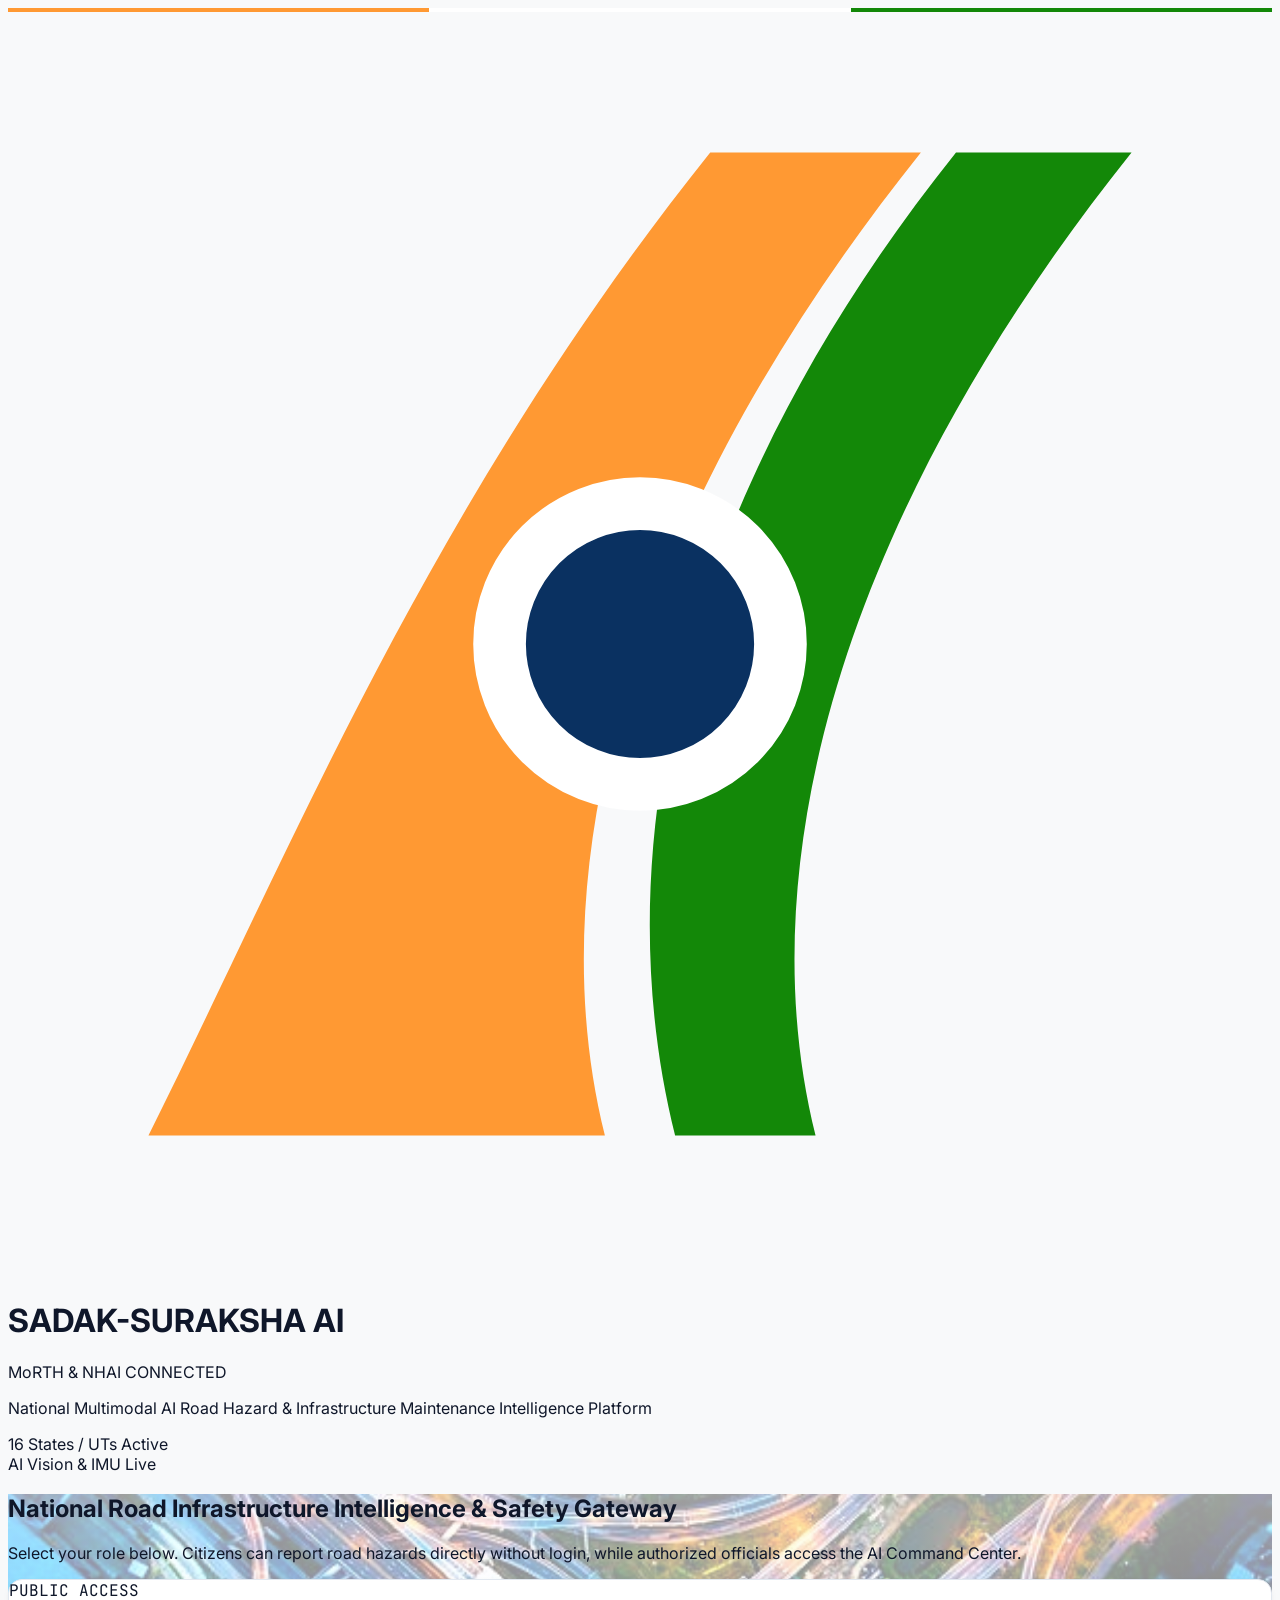
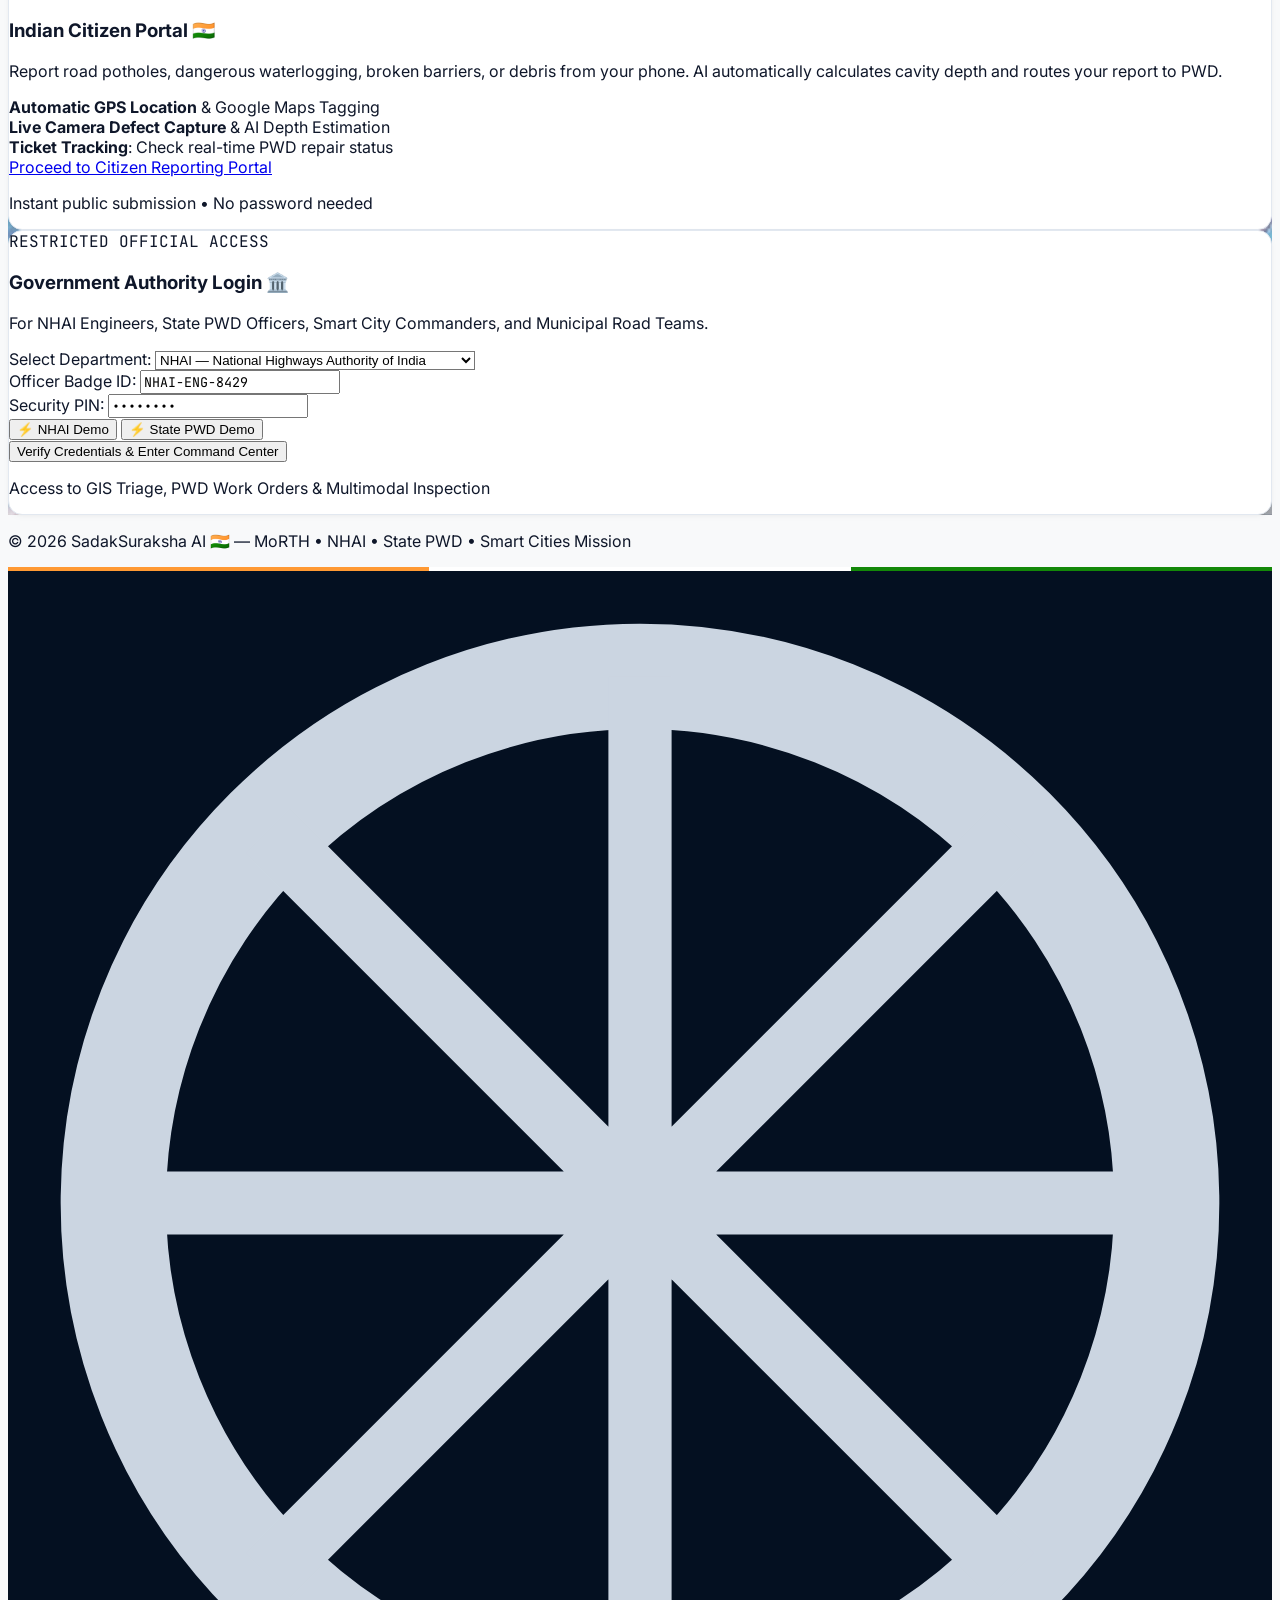
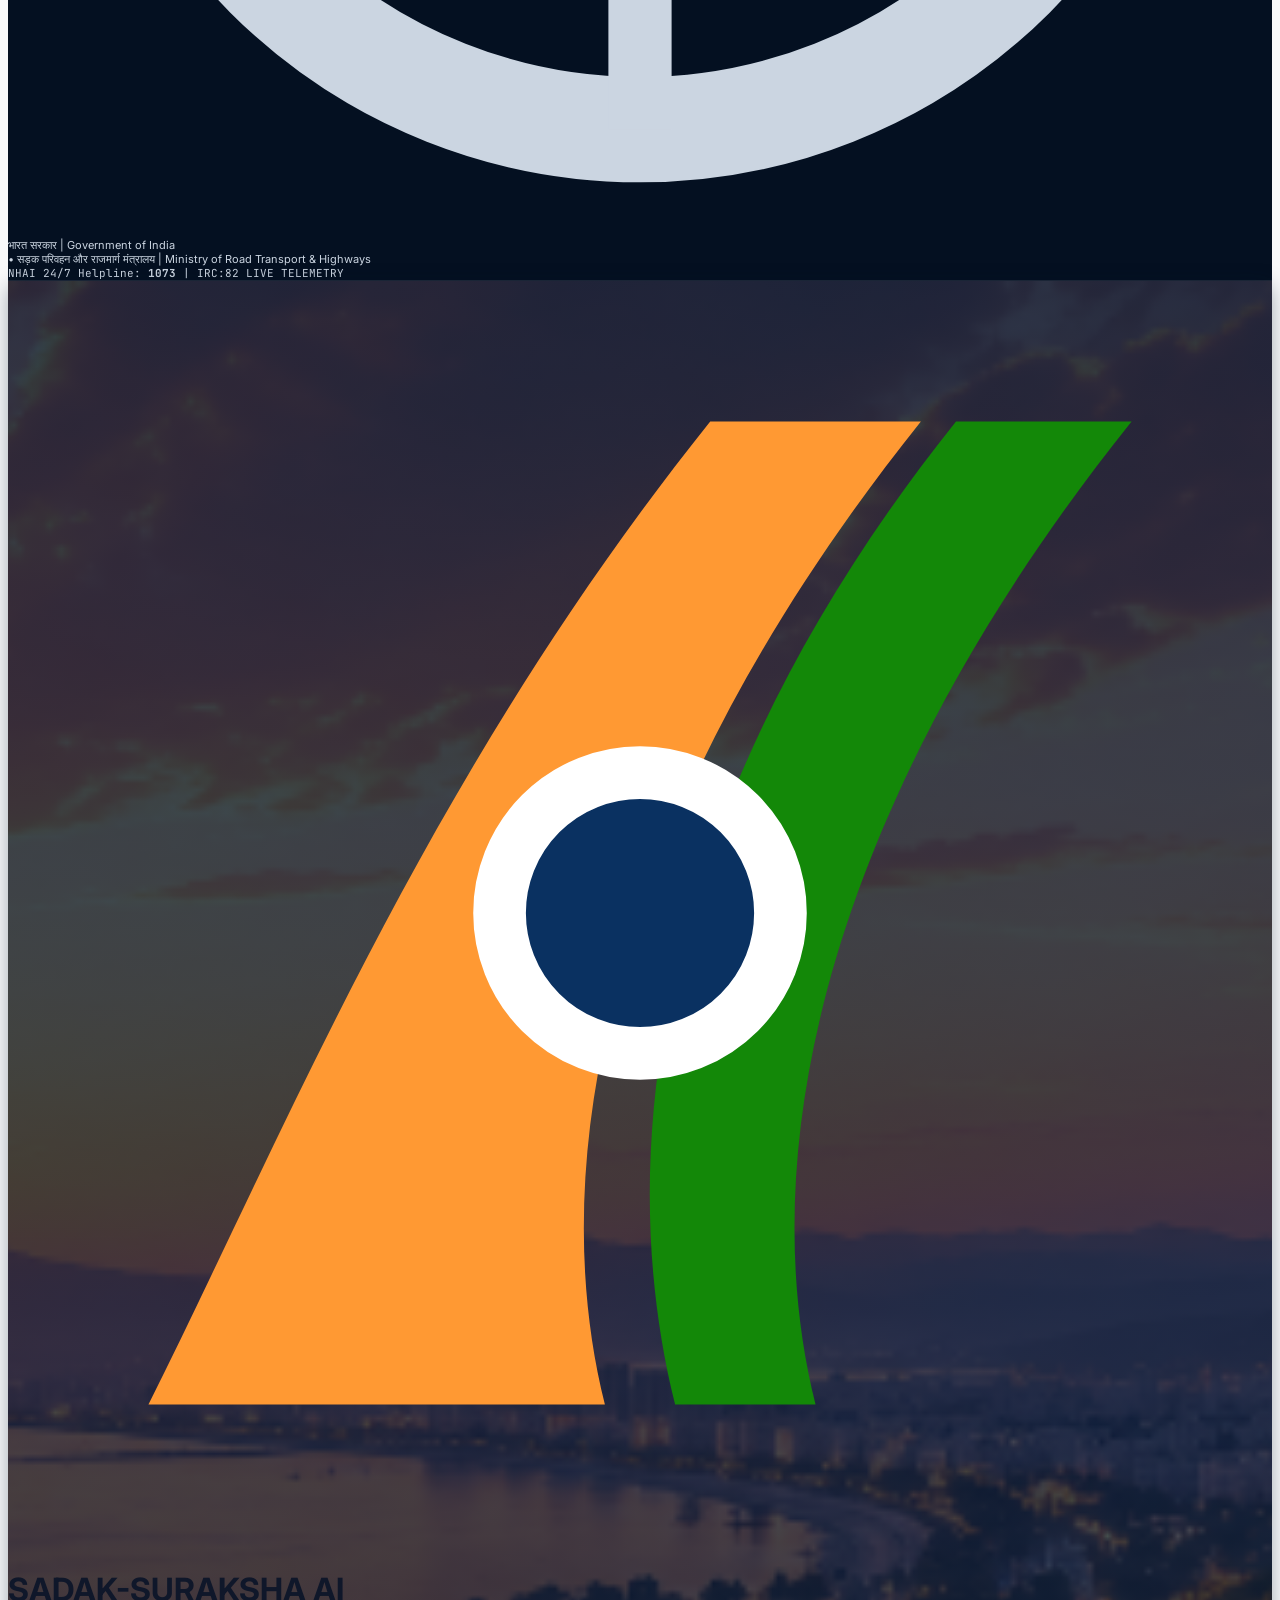
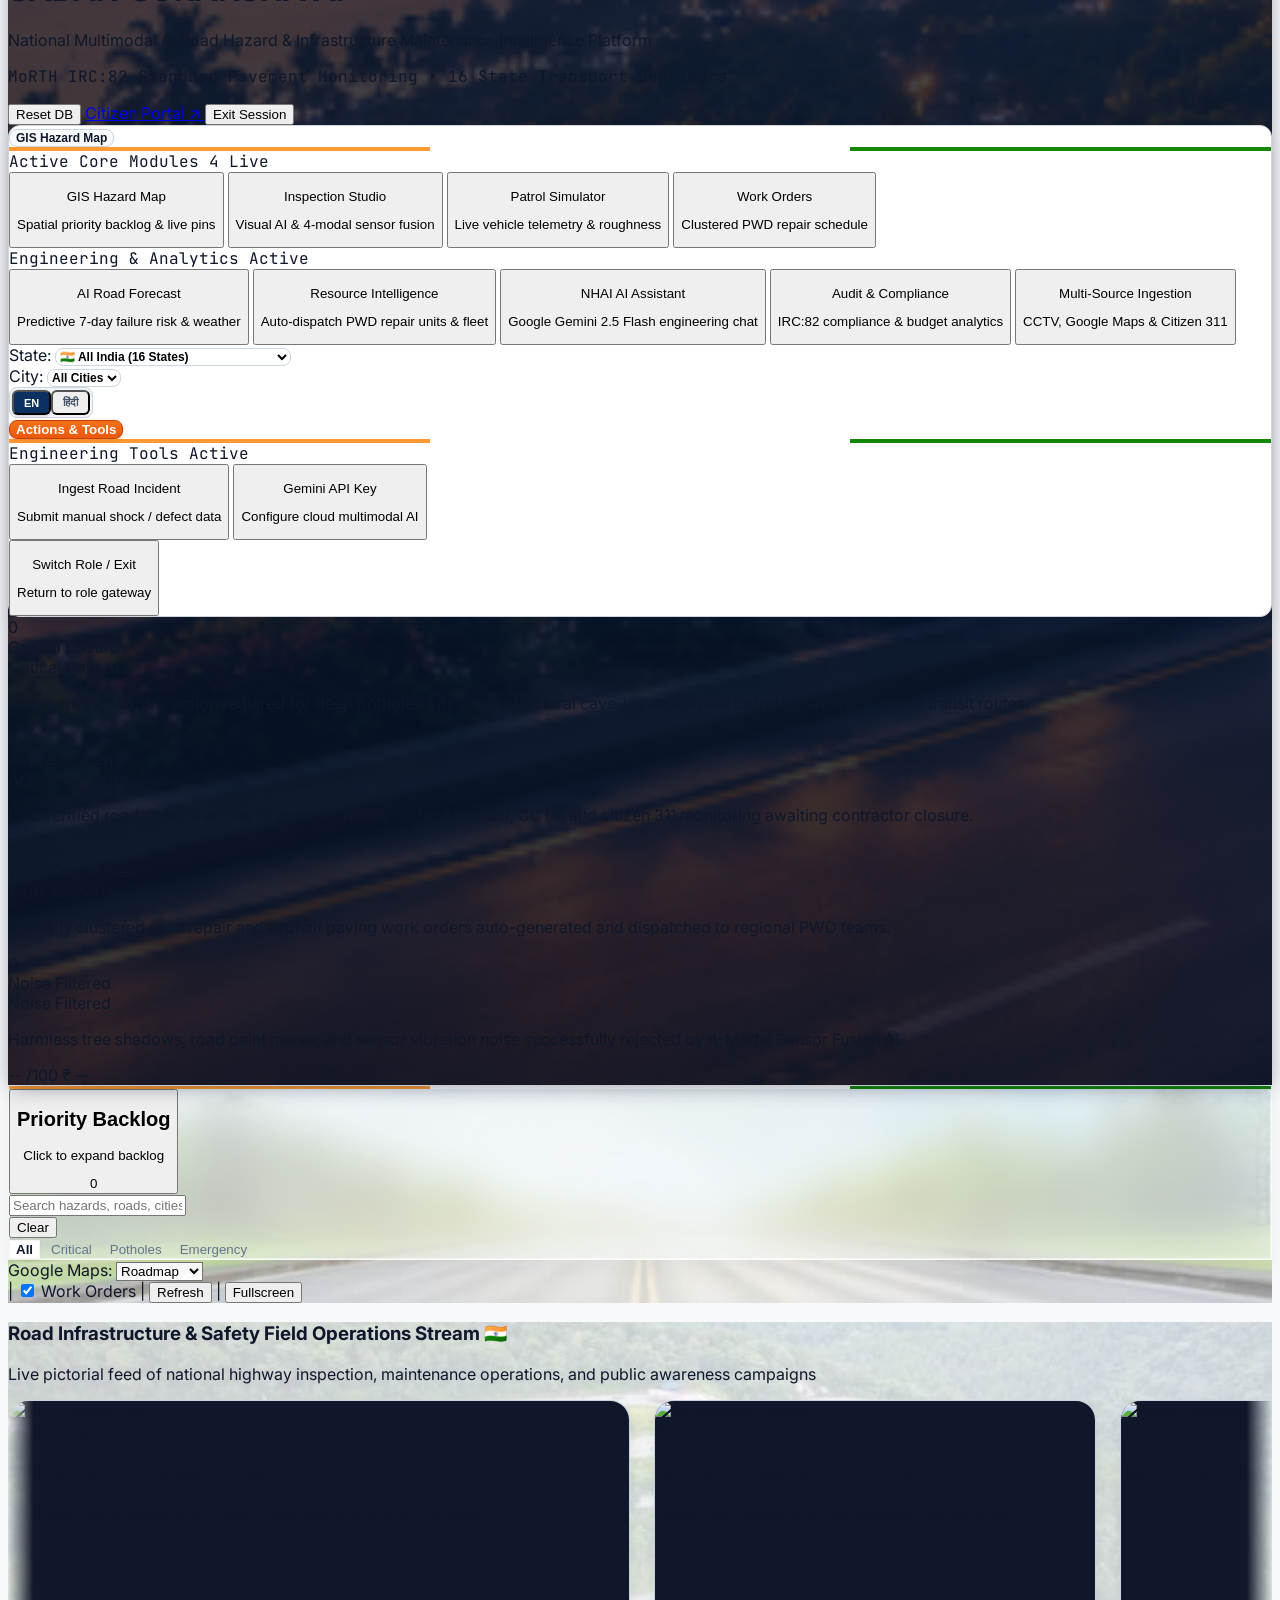
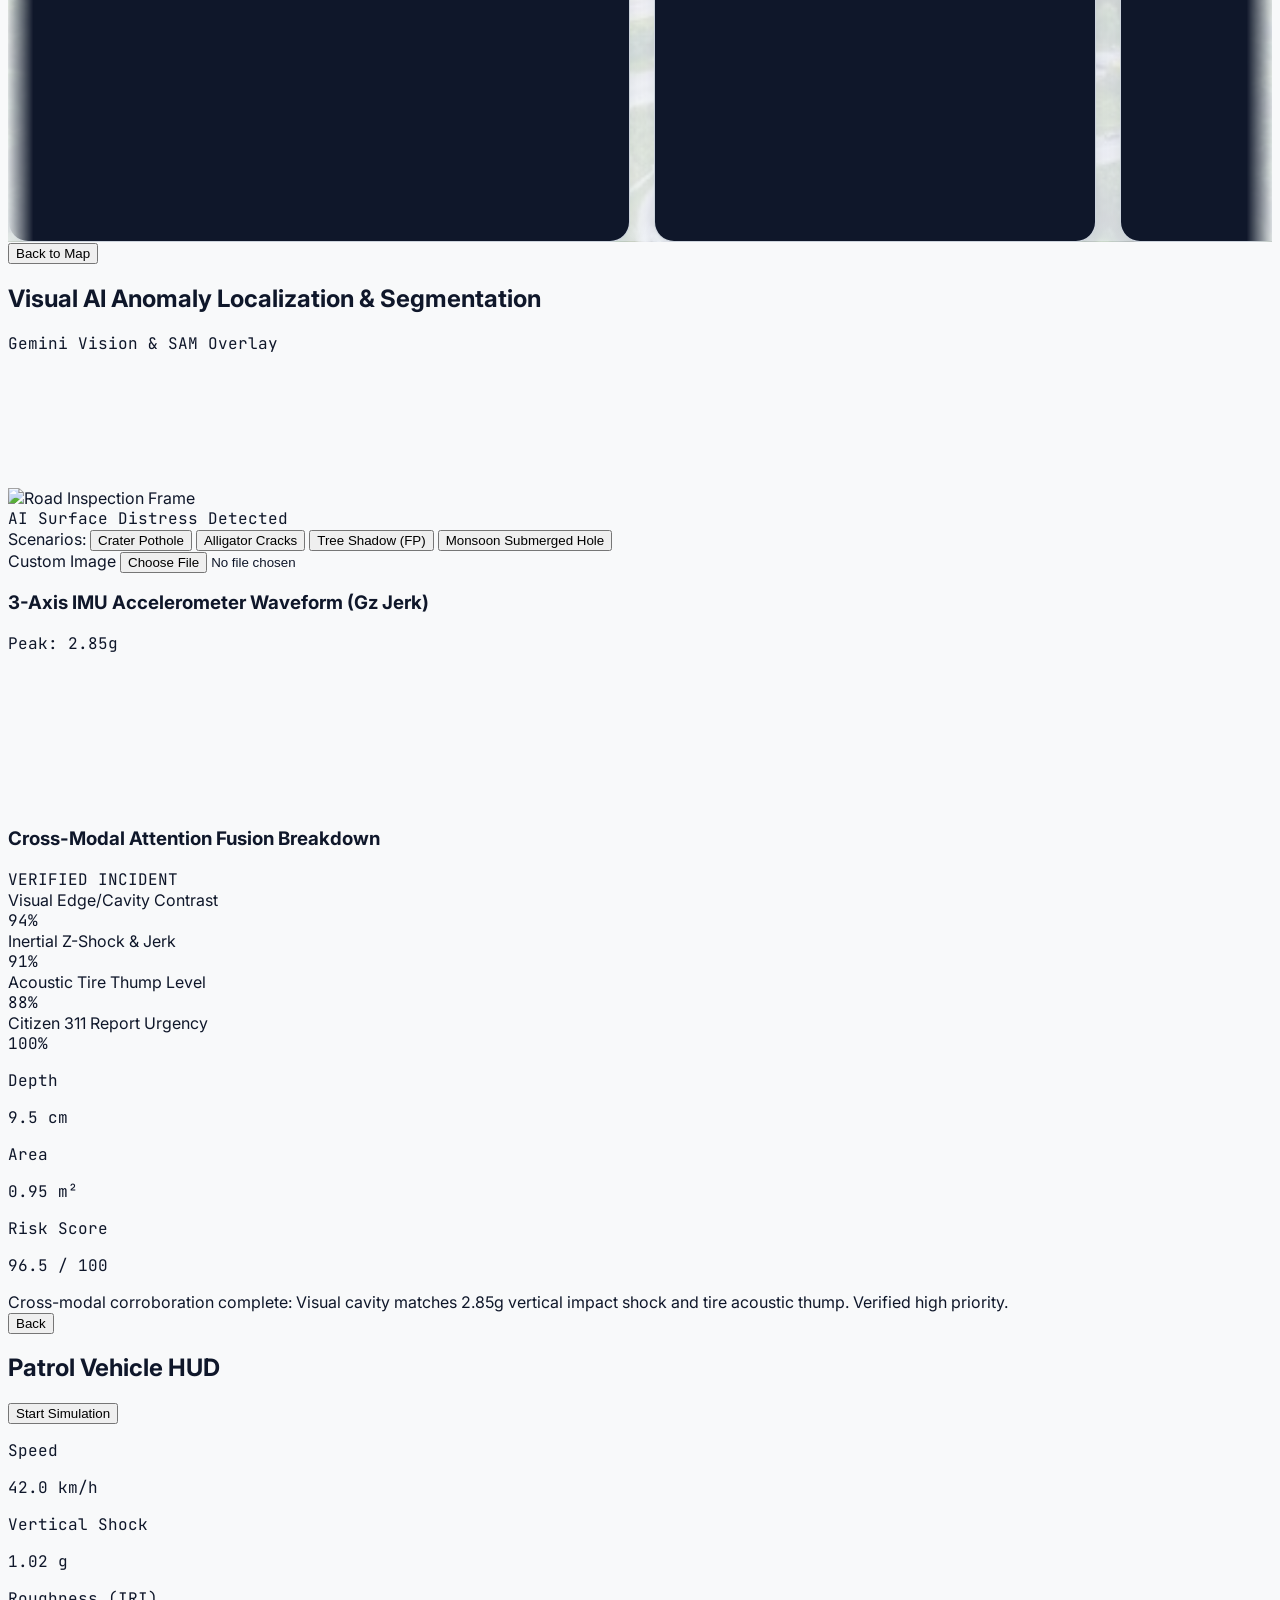
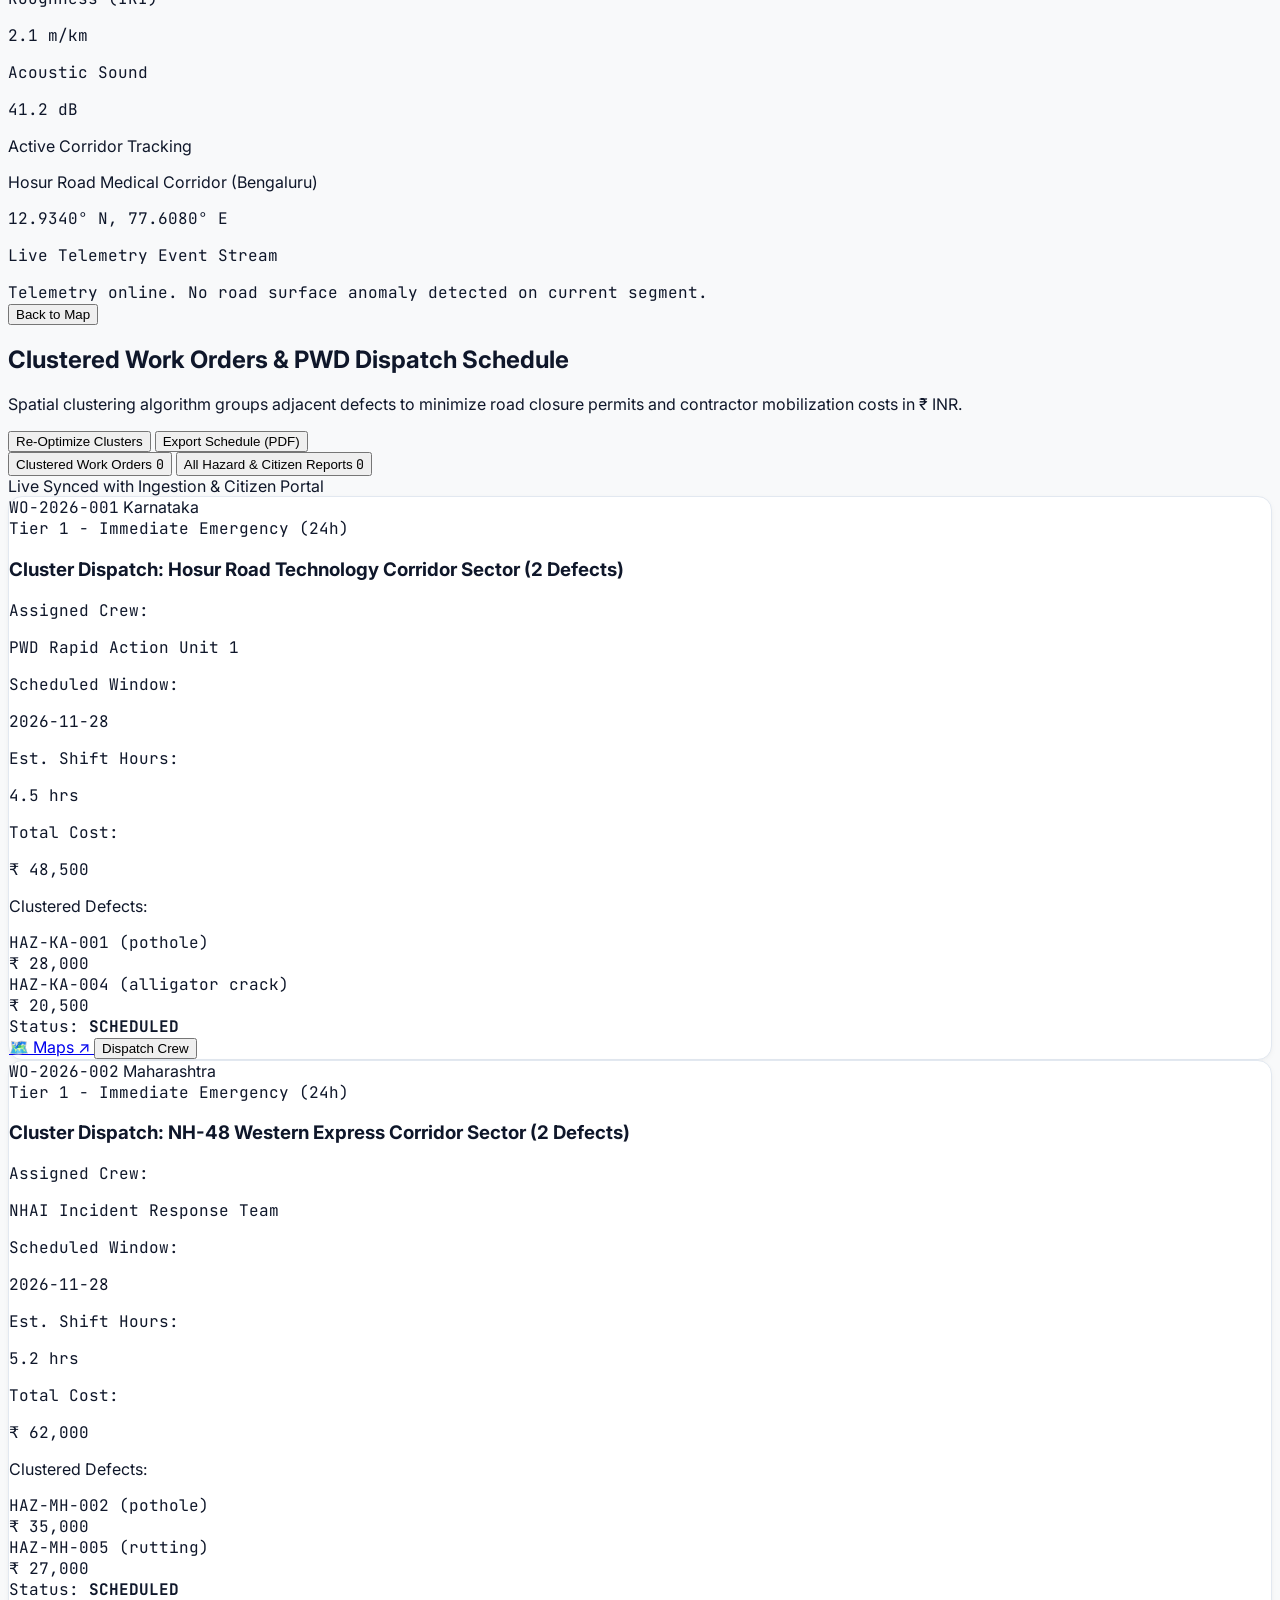
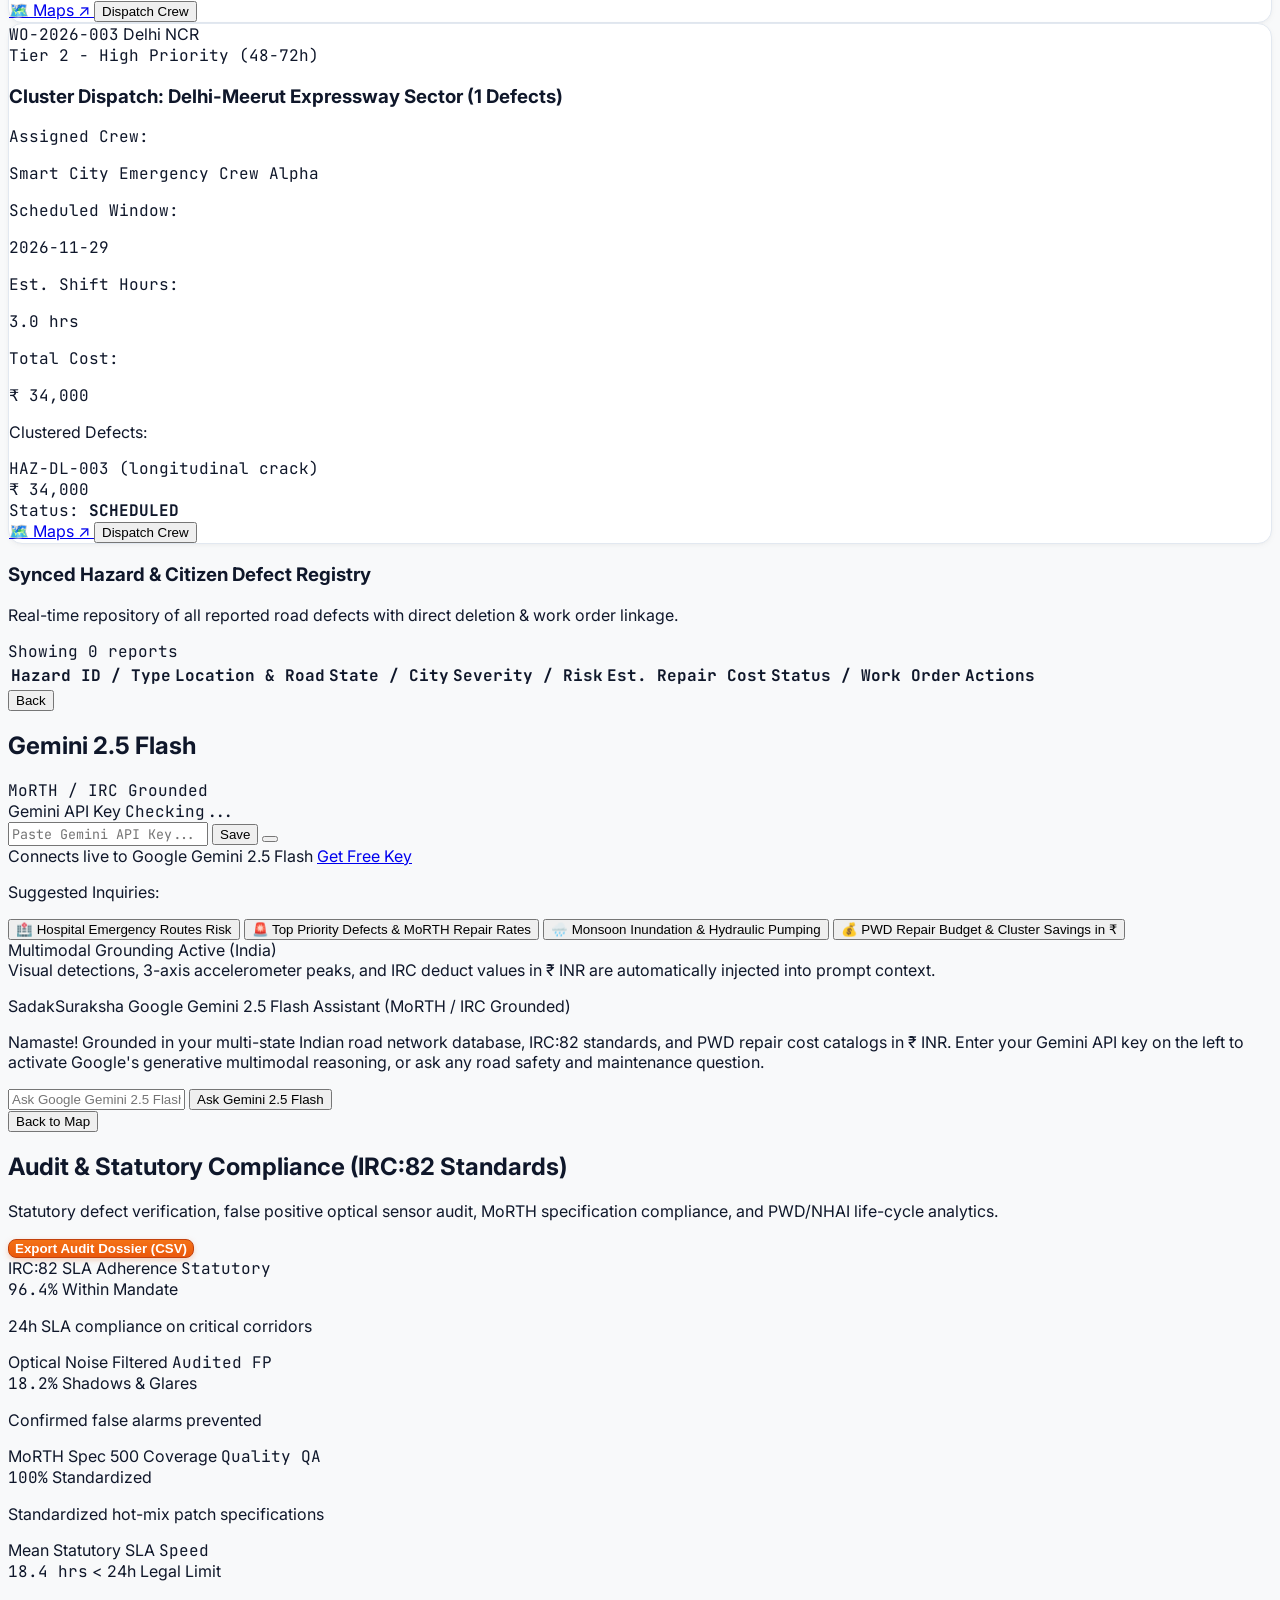
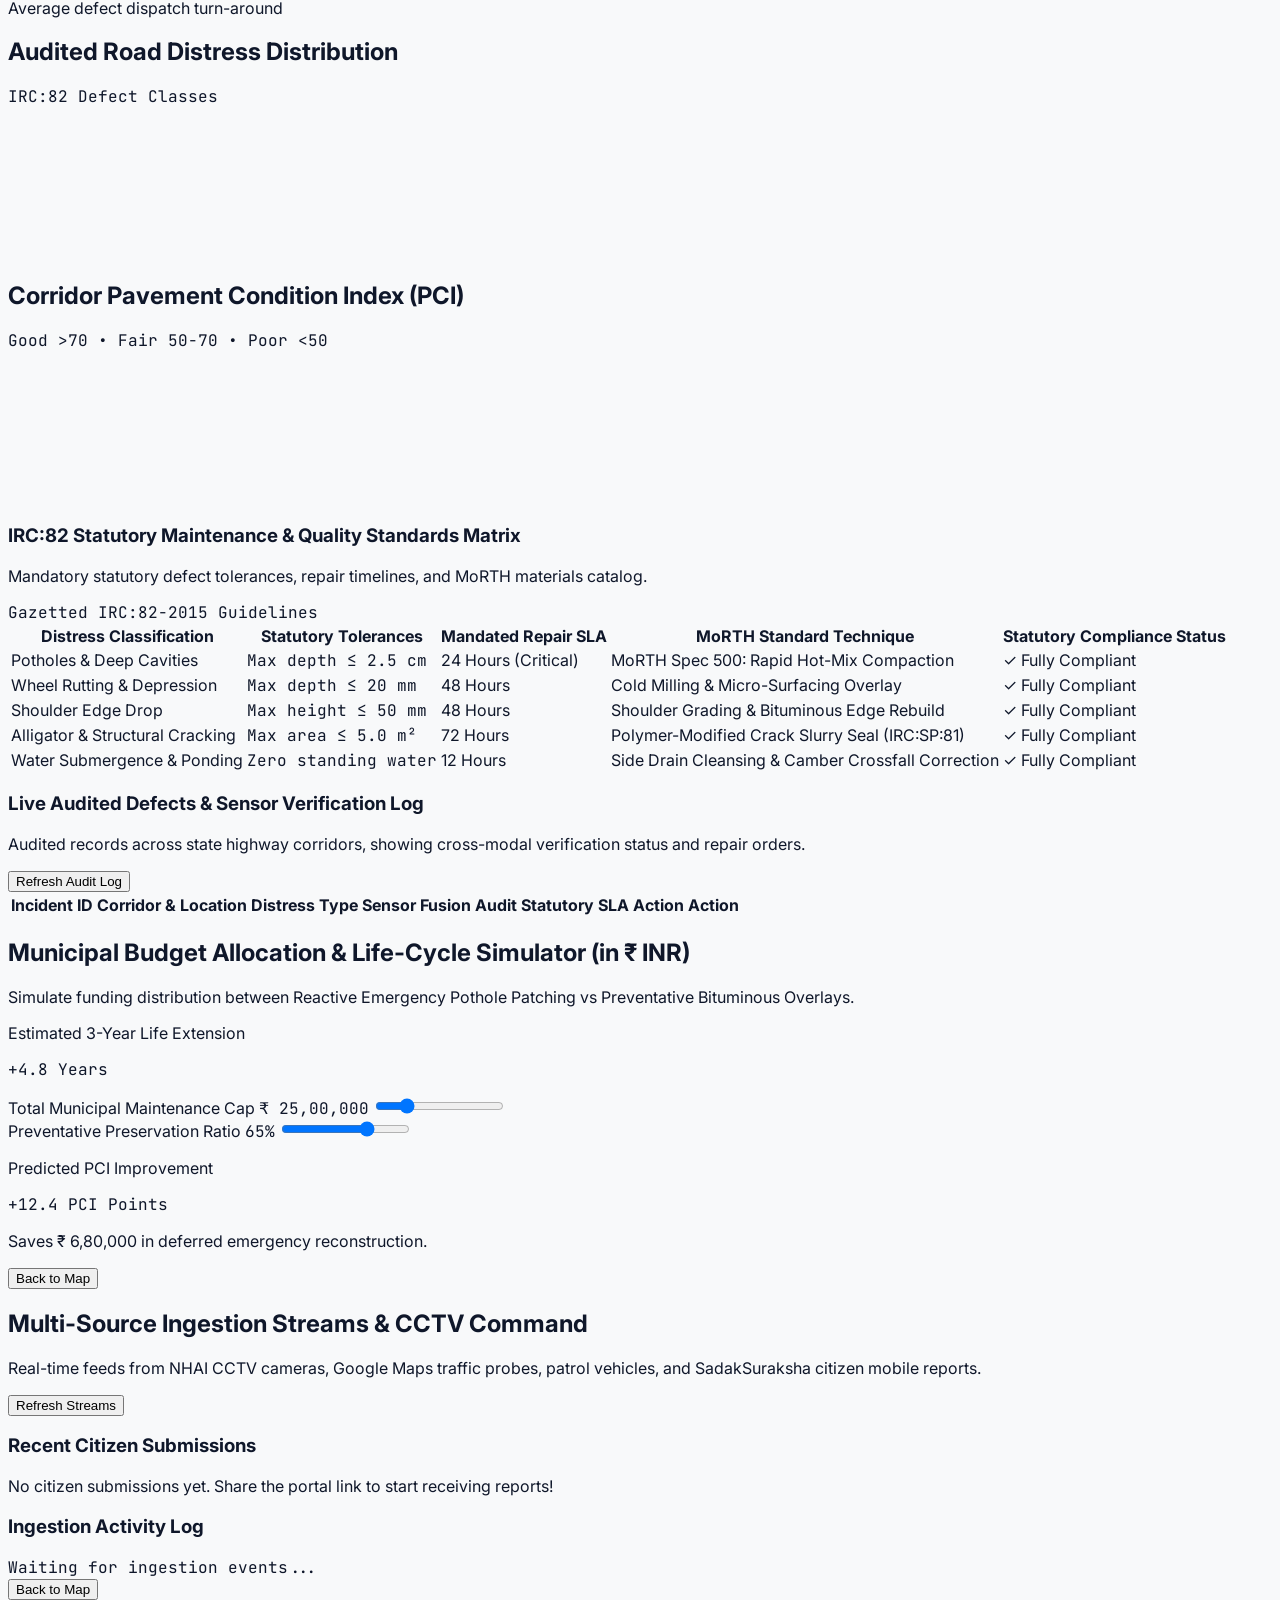
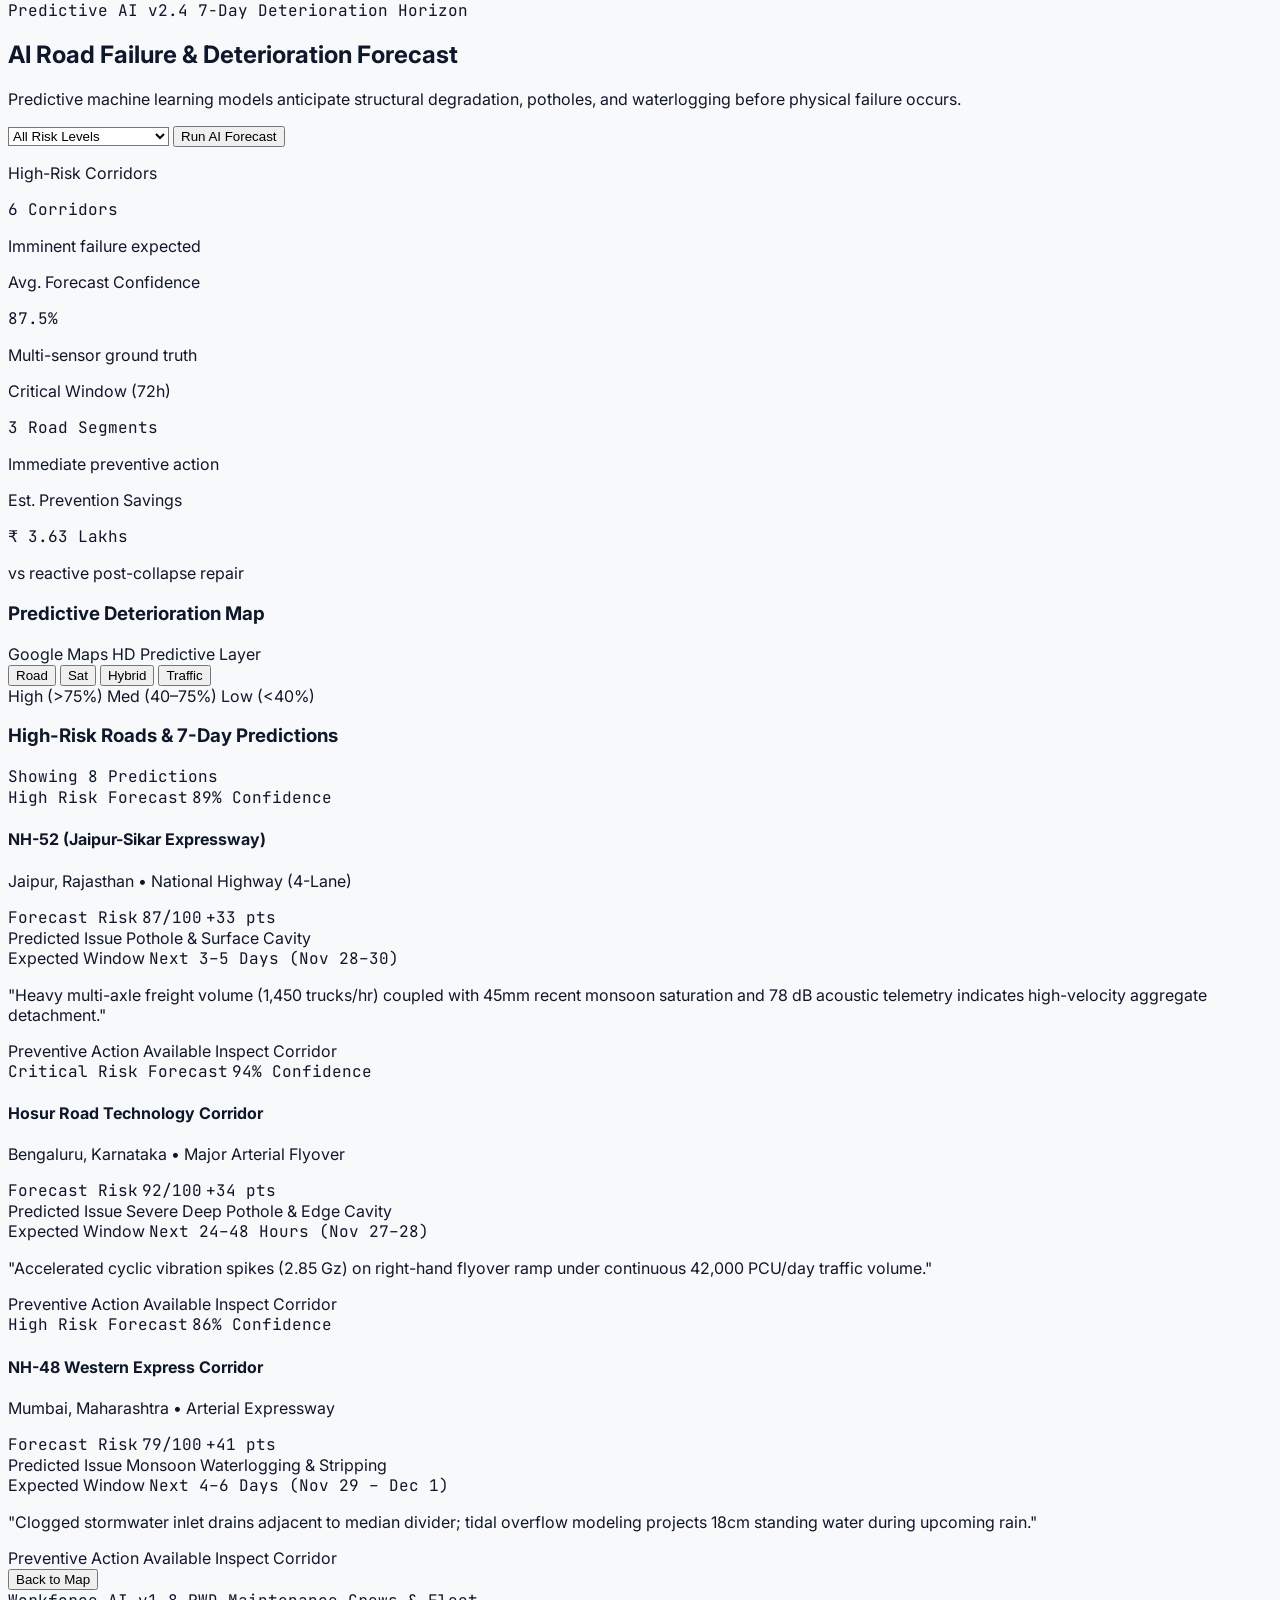
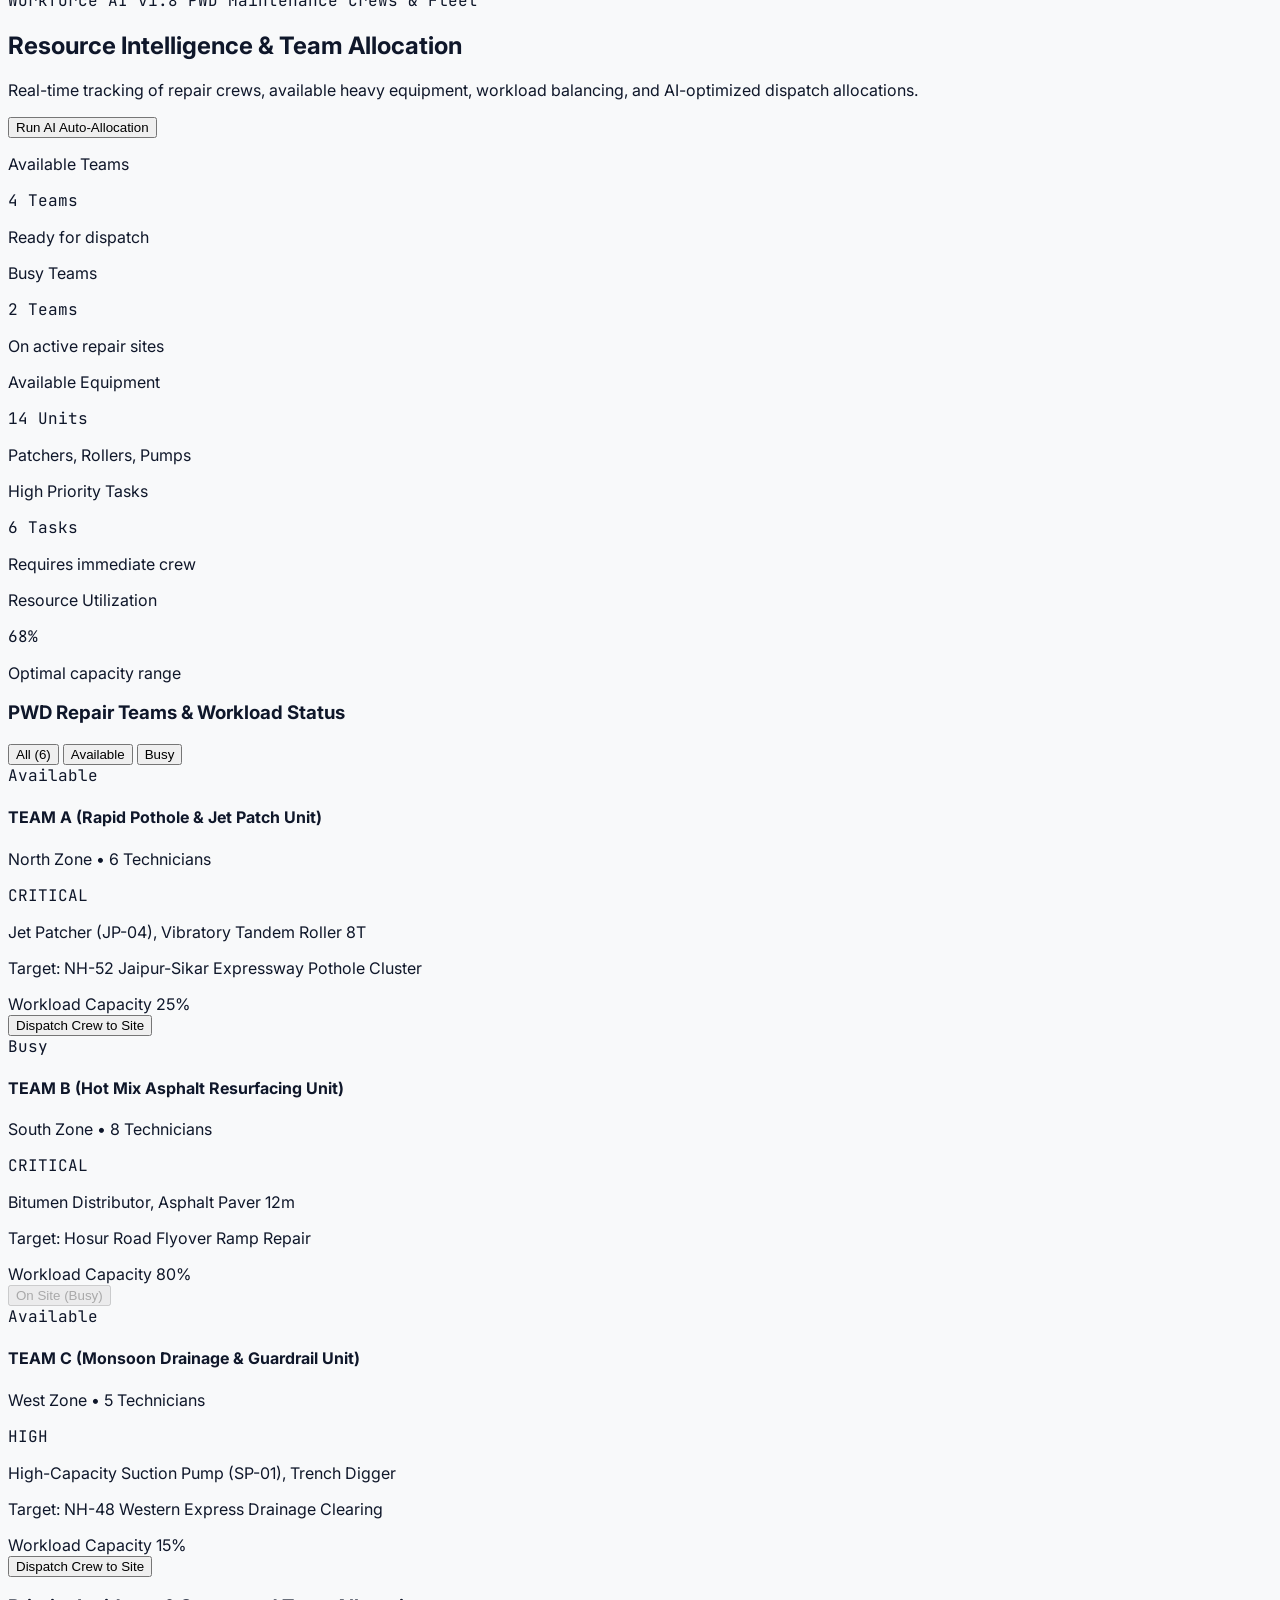
==== commit 12a13736: "fix(views): pre-render fallback components and initialize forecast & resource intelligence views on " ====
--- a/frontend/index.html
+++ b/frontend/index.html
@@ -2152,7 +2152,119 @@
           </div>
         </div>
         <div id="resource-teams-grid" class="grid grid-cols-1 md:grid-cols-2 lg:grid-cols-3 gap-4">
-          <!-- Dynamically populated crew cards -->
+          <!-- Team A -->
+          <div class="bg-white border border-slate-200 rounded-xl p-4 shadow-xs flex flex-col justify-between gap-3 text-black">
+            <div>
+              <div class="flex items-start justify-between gap-2 mb-2">
+                <div>
+                  <span class="px-2 py-0.5 rounded text-[10px] font-black font-mono uppercase border bg-emerald-100 border-emerald-300 text-emerald-900">
+                    Available
+                  </span>
+                  <h4 class="text-sm font-black text-black mt-1">TEAM A (Rapid Pothole & Jet Patch Unit)</h4>
+                  <p class="text-xs text-slate-600 font-medium">North Zone • 6 Technicians</p>
+                </div>
+                <span class="text-xs font-mono font-black text-red-600">CRITICAL</span>
+              </div>
+              <div class="space-y-1 mb-3">
+                <p class="text-xs text-slate-700 font-semibold flex items-center gap-1.5">
+                  <i data-lucide="wrench" class="w-3.5 h-3.5 text-slate-500"></i>
+                  <span>Jet Patcher (JP-04), Vibratory Tandem Roller 8T</span>
+                </p>
+                <p class="text-xs text-slate-600 flex items-center gap-1.5">
+                  <i data-lucide="map-pin" class="w-3.5 h-3.5 text-slate-500"></i>
+                  <span>Target: NH-52 Jaipur-Sikar Expressway Pothole Cluster</span>
+                </p>
+              </div>
+            </div>
+            <div>
+              <div class="flex items-center justify-between text-xs font-bold text-slate-700 mb-1">
+                <span>Workload Capacity</span>
+                <span>25%</span>
+              </div>
+              <div class="w-full h-2 rounded-full bg-slate-100 overflow-hidden mb-3">
+                <div class="h-full rounded-full bg-emerald-600" style="width: 25%"></div>
+              </div>
+              <button onclick="dispatchTeam('TEAM-A')" class="w-full py-2 rounded-xl text-xs font-black bg-cyan-600 hover:bg-cyan-700 text-white transition-colors cursor-pointer flex items-center justify-center gap-1.5">
+                <i data-lucide="send" class="w-3.5 h-3.5"></i> Dispatch Crew to Site
+              </button>
+            </div>
+          </div>
+
+          <!-- Team B -->
+          <div class="bg-white border border-slate-200 rounded-xl p-4 shadow-xs flex flex-col justify-between gap-3 text-black">
+            <div>
+              <div class="flex items-start justify-between gap-2 mb-2">
+                <div>
+                  <span class="px-2 py-0.5 rounded text-[10px] font-black font-mono uppercase border bg-amber-100 border-amber-300 text-amber-900">
+                    Busy
+                  </span>
+                  <h4 class="text-sm font-black text-black mt-1">TEAM B (Hot Mix Asphalt Resurfacing Unit)</h4>
+                  <p class="text-xs text-slate-600 font-medium">South Zone • 8 Technicians</p>
+                </div>
+                <span class="text-xs font-mono font-black text-red-600">CRITICAL</span>
+              </div>
+              <div class="space-y-1 mb-3">
+                <p class="text-xs text-slate-700 font-semibold flex items-center gap-1.5">
+                  <i data-lucide="wrench" class="w-3.5 h-3.5 text-slate-500"></i>
+                  <span>Bitumen Distributor, Asphalt Paver 12m</span>
+                </p>
+                <p class="text-xs text-slate-600 flex items-center gap-1.5">
+                  <i data-lucide="map-pin" class="w-3.5 h-3.5 text-slate-500"></i>
+                  <span>Target: Hosur Road Flyover Ramp Repair</span>
+                </p>
+              </div>
+            </div>
+            <div>
+              <div class="flex items-center justify-between text-xs font-bold text-slate-700 mb-1">
+                <span>Workload Capacity</span>
+                <span>80%</span>
+              </div>
+              <div class="w-full h-2 rounded-full bg-slate-100 overflow-hidden mb-3">
+                <div class="h-full rounded-full bg-amber-500" style="width: 80%"></div>
+              </div>
+              <button disabled class="w-full py-2 rounded-xl text-xs font-black bg-slate-200 text-slate-500 cursor-not-allowed flex items-center justify-center gap-1.5">
+                <i data-lucide="clock" class="w-3.5 h-3.5"></i> On Site (Busy)
+              </button>
+            </div>
+          </div>
+
+          <!-- Team C -->
+          <div class="bg-white border border-slate-200 rounded-xl p-4 shadow-xs flex flex-col justify-between gap-3 text-black">
+            <div>
+              <div class="flex items-start justify-between gap-2 mb-2">
+                <div>
+                  <span class="px-2 py-0.5 rounded text-[10px] font-black font-mono uppercase border bg-emerald-100 border-emerald-300 text-emerald-900">
+                    Available
+                  </span>
+                  <h4 class="text-sm font-black text-black mt-1">TEAM C (Monsoon Drainage & Guardrail Unit)</h4>
+                  <p class="text-xs text-slate-600 font-medium">West Zone • 5 Technicians</p>
+                </div>
+                <span class="text-xs font-mono font-black text-amber-600">HIGH</span>
+              </div>
+              <div class="space-y-1 mb-3">
+                <p class="text-xs text-slate-700 font-semibold flex items-center gap-1.5">
+                  <i data-lucide="wrench" class="w-3.5 h-3.5 text-slate-500"></i>
+                  <span>High-Capacity Suction Pump (SP-01), Trench Digger</span>
+                </p>
+                <p class="text-xs text-slate-600 flex items-center gap-1.5">
+                  <i data-lucide="map-pin" class="w-3.5 h-3.5 text-slate-500"></i>
+                  <span>Target: NH-48 Western Express Drainage Clearing</span>
+                </p>
+              </div>
+            </div>
+            <div>
+              <div class="flex items-center justify-between text-xs font-bold text-slate-700 mb-1">
+                <span>Workload Capacity</span>
+                <span>15%</span>
+              </div>
+              <div class="w-full h-2 rounded-full bg-slate-100 overflow-hidden mb-3">
+                <div class="h-full rounded-full bg-emerald-600" style="width: 15%"></div>
+              </div>
+              <button onclick="dispatchTeam('TEAM-C')" class="w-full py-2 rounded-xl text-xs font-black bg-cyan-600 hover:bg-cyan-700 text-white transition-colors cursor-pointer flex items-center justify-center gap-1.5">
+                <i data-lucide="send" class="w-3.5 h-3.5"></i> Dispatch Crew to Site
+              </button>
+            </div>
+          </div>
         </div>
       </div>
 
@@ -2183,7 +2295,44 @@
               </tr>
             </thead>
             <tbody id="resource-allocation-table-body" class="divide-y divide-slate-200 font-sans">
-              <!-- Dynamically populated incident allocation rows -->
+              <tr class="hover:bg-slate-50 transition-colors">
+                <td class="py-3 px-3">
+                  <p class="font-black text-black">Major Pothole Cluster (12cm Deep)</p>
+                  <span class="text-[10px] font-mono font-bold text-slate-500">ID: HAZ-001</span>
+                </td>
+                <td class="py-3 px-3 text-slate-700 font-medium">NH-52 (Jaipur-Sikar Expressway)</td>
+                <td class="py-3 px-3">
+                  <span class="px-2 py-0.5 rounded text-[10px] font-black font-mono border bg-red-100 border-red-300 text-red-900">CRITICAL</span>
+                  <span class="text-xs font-mono font-bold text-slate-700 ml-1.5">96 pts</span>
+                </td>
+                <td class="py-3 px-3 text-slate-700 font-medium">Jet Patcher, Roller</td>
+                <td class="py-3 px-3 font-bold text-black">TEAM A (North Zone)</td>
+                <td class="py-3 px-3 text-slate-700 font-mono font-semibold">3.5 Hours</td>
+                <td class="py-3 px-3 text-right">
+                  <button onclick="allocateCrew('HAZ-001')" class="px-3 py-1.5 rounded-lg text-xs font-black bg-cyan-600 hover:bg-cyan-700 text-white cursor-pointer transition-colors shadow-2xs">
+                    Assign Crew
+                  </button>
+                </td>
+              </tr>
+              <tr class="hover:bg-slate-50 transition-colors">
+                <td class="py-3 px-3">
+                  <p class="font-black text-black">Active Monsoon Waterlogging (18cm)</p>
+                  <span class="text-[10px] font-mono font-bold text-slate-500">ID: HAZ-002</span>
+                </td>
+                <td class="py-3 px-3 text-slate-700 font-medium">NH-48 Western Express (Mumbai)</td>
+                <td class="py-3 px-3">
+                  <span class="px-2 py-0.5 rounded text-[10px] font-black font-mono border bg-amber-100 border-amber-300 text-amber-900">HIGH</span>
+                  <span class="text-xs font-mono font-bold text-slate-700 ml-1.5">84 pts</span>
+                </td>
+                <td class="py-3 px-3 text-slate-700 font-medium">High-Capacity Suction Pump</td>
+                <td class="py-3 px-3 font-bold text-black">TEAM C (West Zone)</td>
+                <td class="py-3 px-3 text-slate-700 font-mono font-semibold">2.0 Hours</td>
+                <td class="py-3 px-3 text-right">
+                  <button onclick="allocateCrew('HAZ-002')" class="px-3 py-1.5 rounded-lg text-xs font-black bg-cyan-600 hover:bg-cyan-700 text-white cursor-pointer transition-colors shadow-2xs">
+                    Assign Crew
+                  </button>
+                </td>
+              </tr>
             </tbody>
           </table>
         </div>
@@ -2821,7 +2970,7 @@
   </div>
 
   <script src="/static/js/i18n.js?v=3.3.0"></script>
-  <script src="/static/js/app.js?v=3.3.1-nav-active-fix"></script>
+  <script src="/static/js/app.js?v=3.3.2-full-views-active"></script>
 </body>
 </html>
 
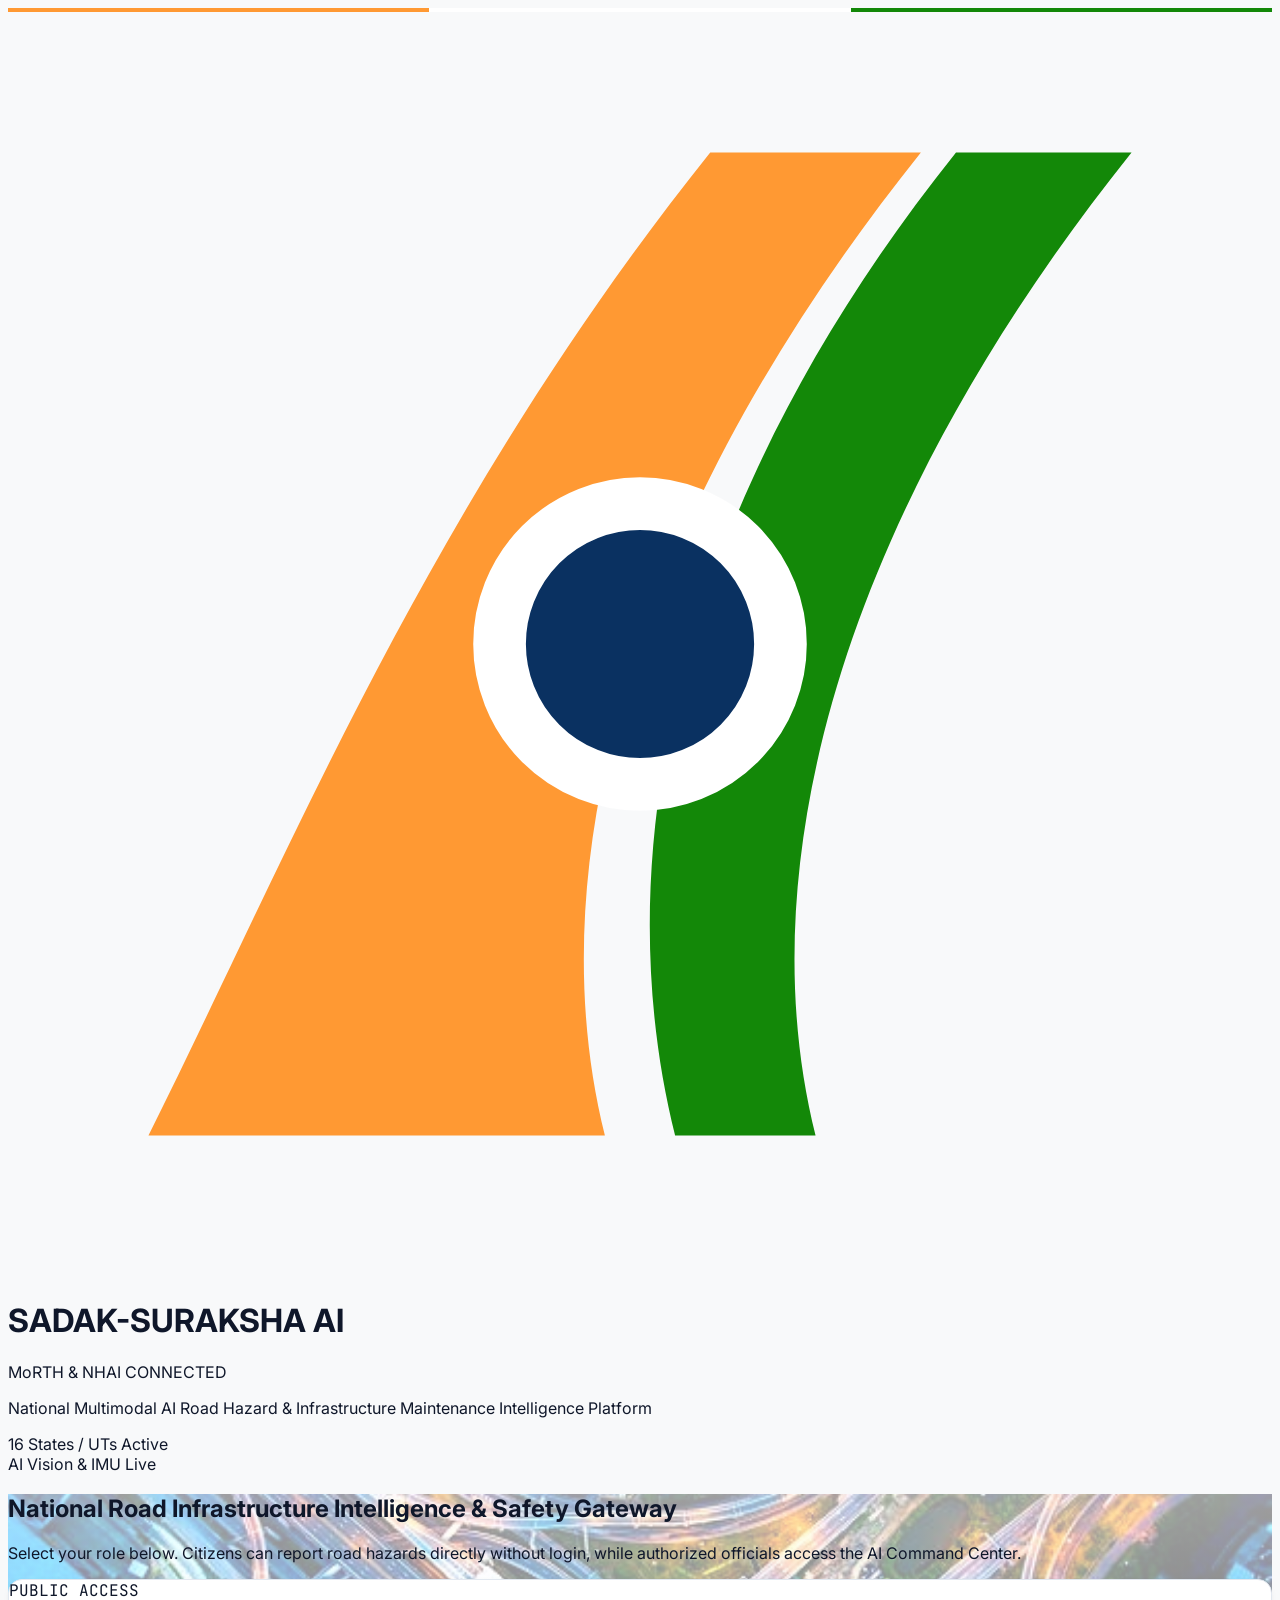
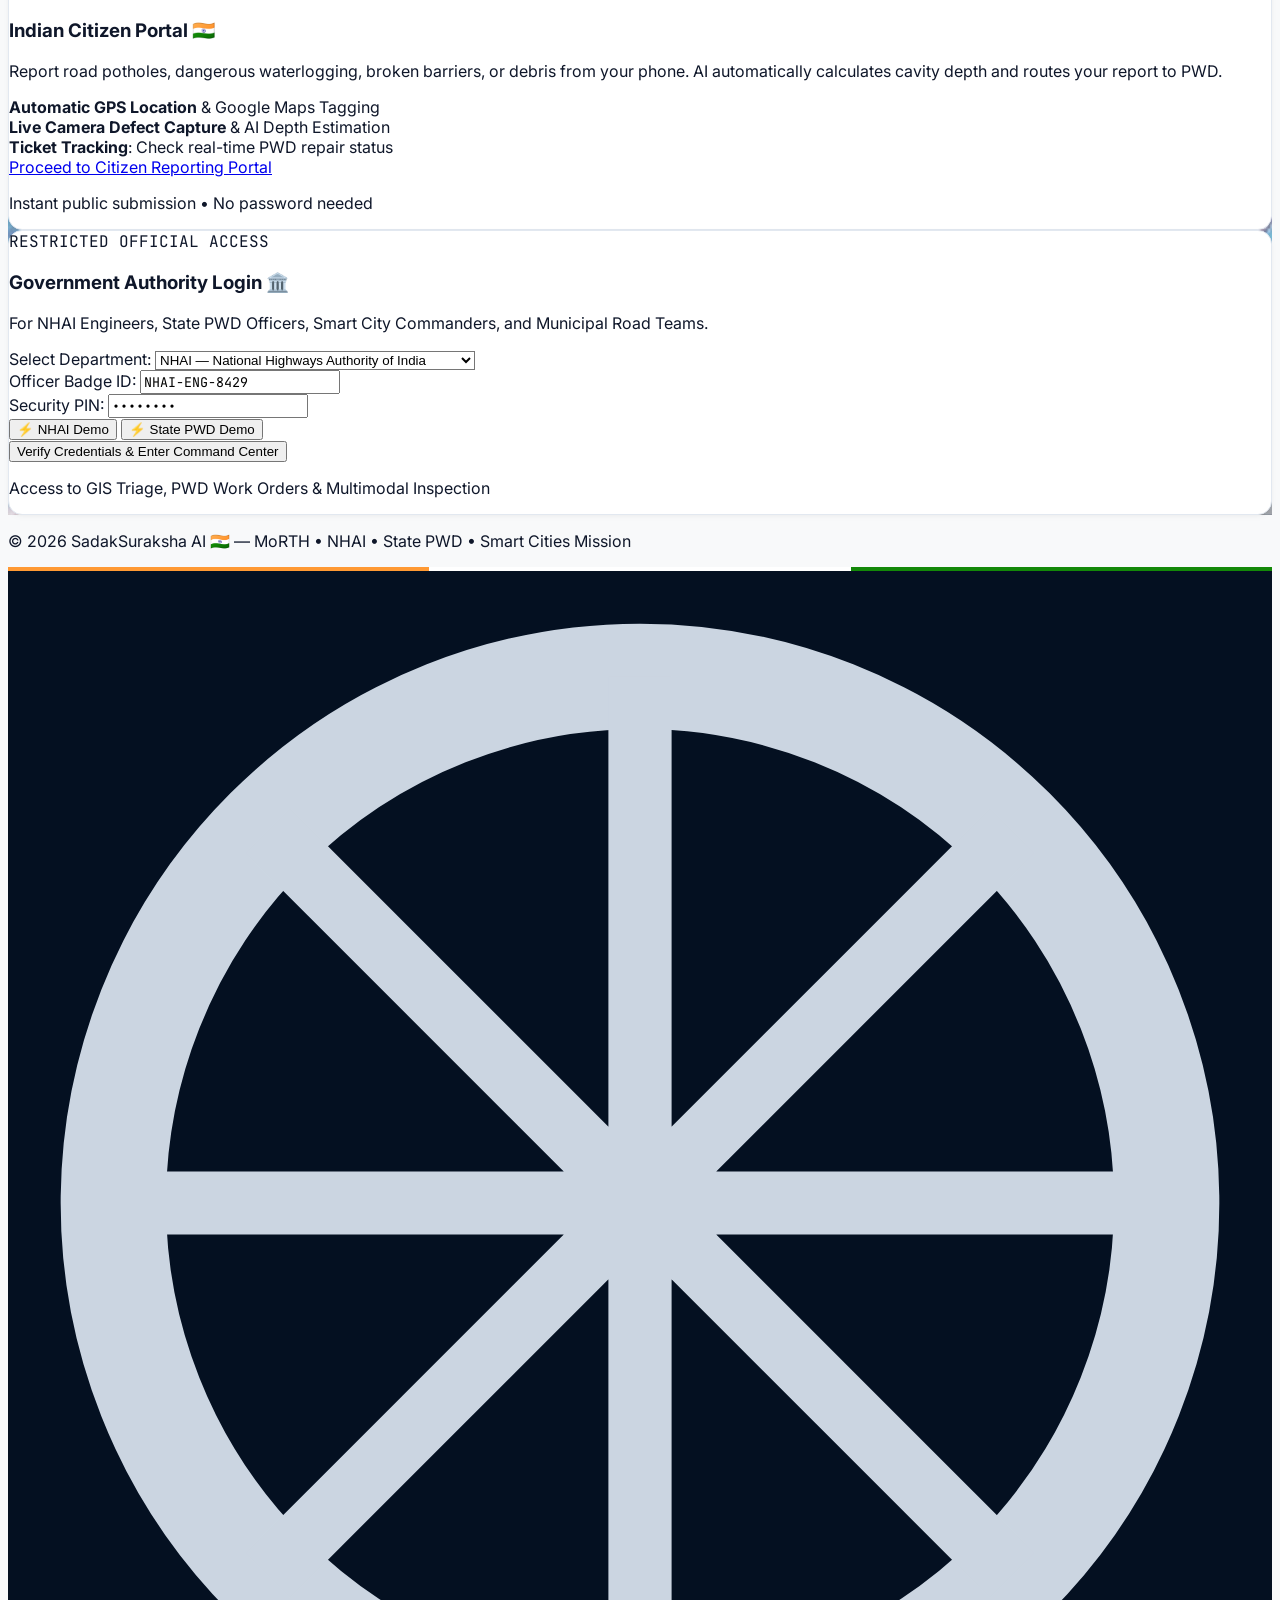
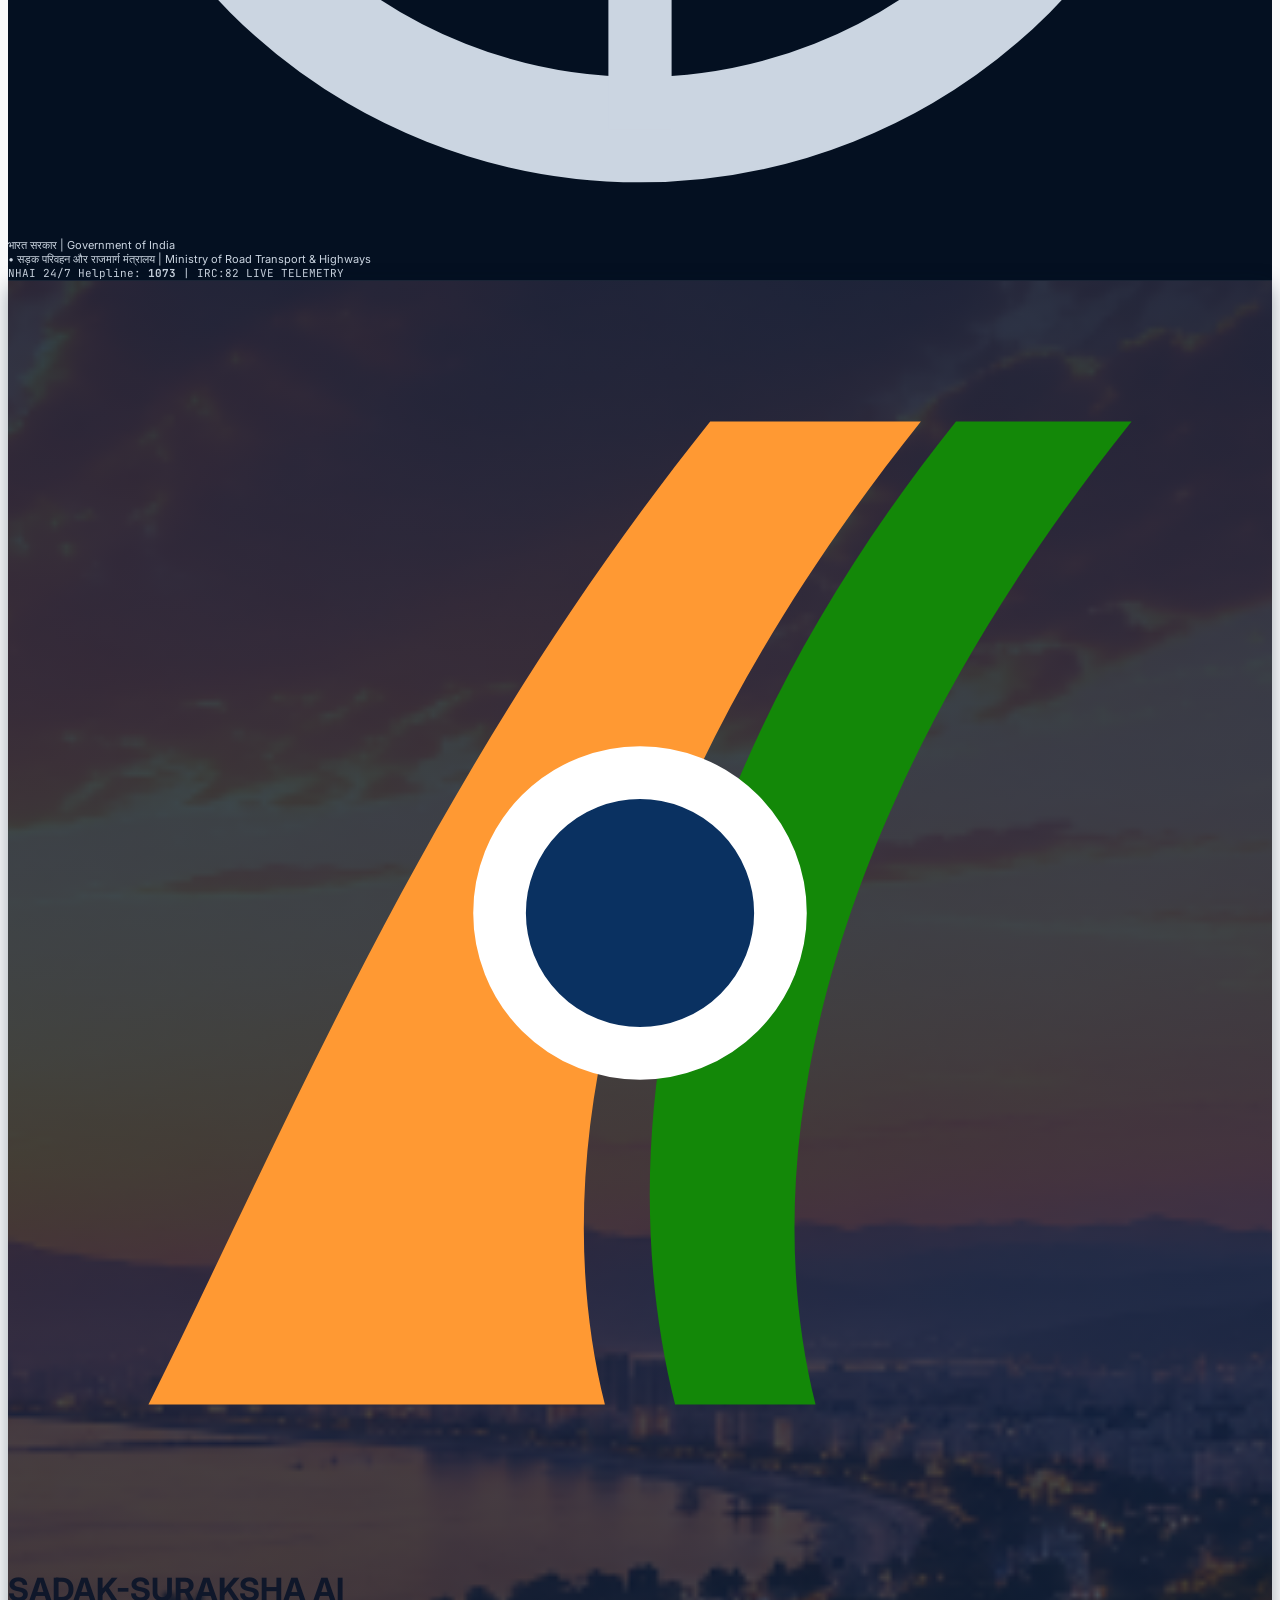
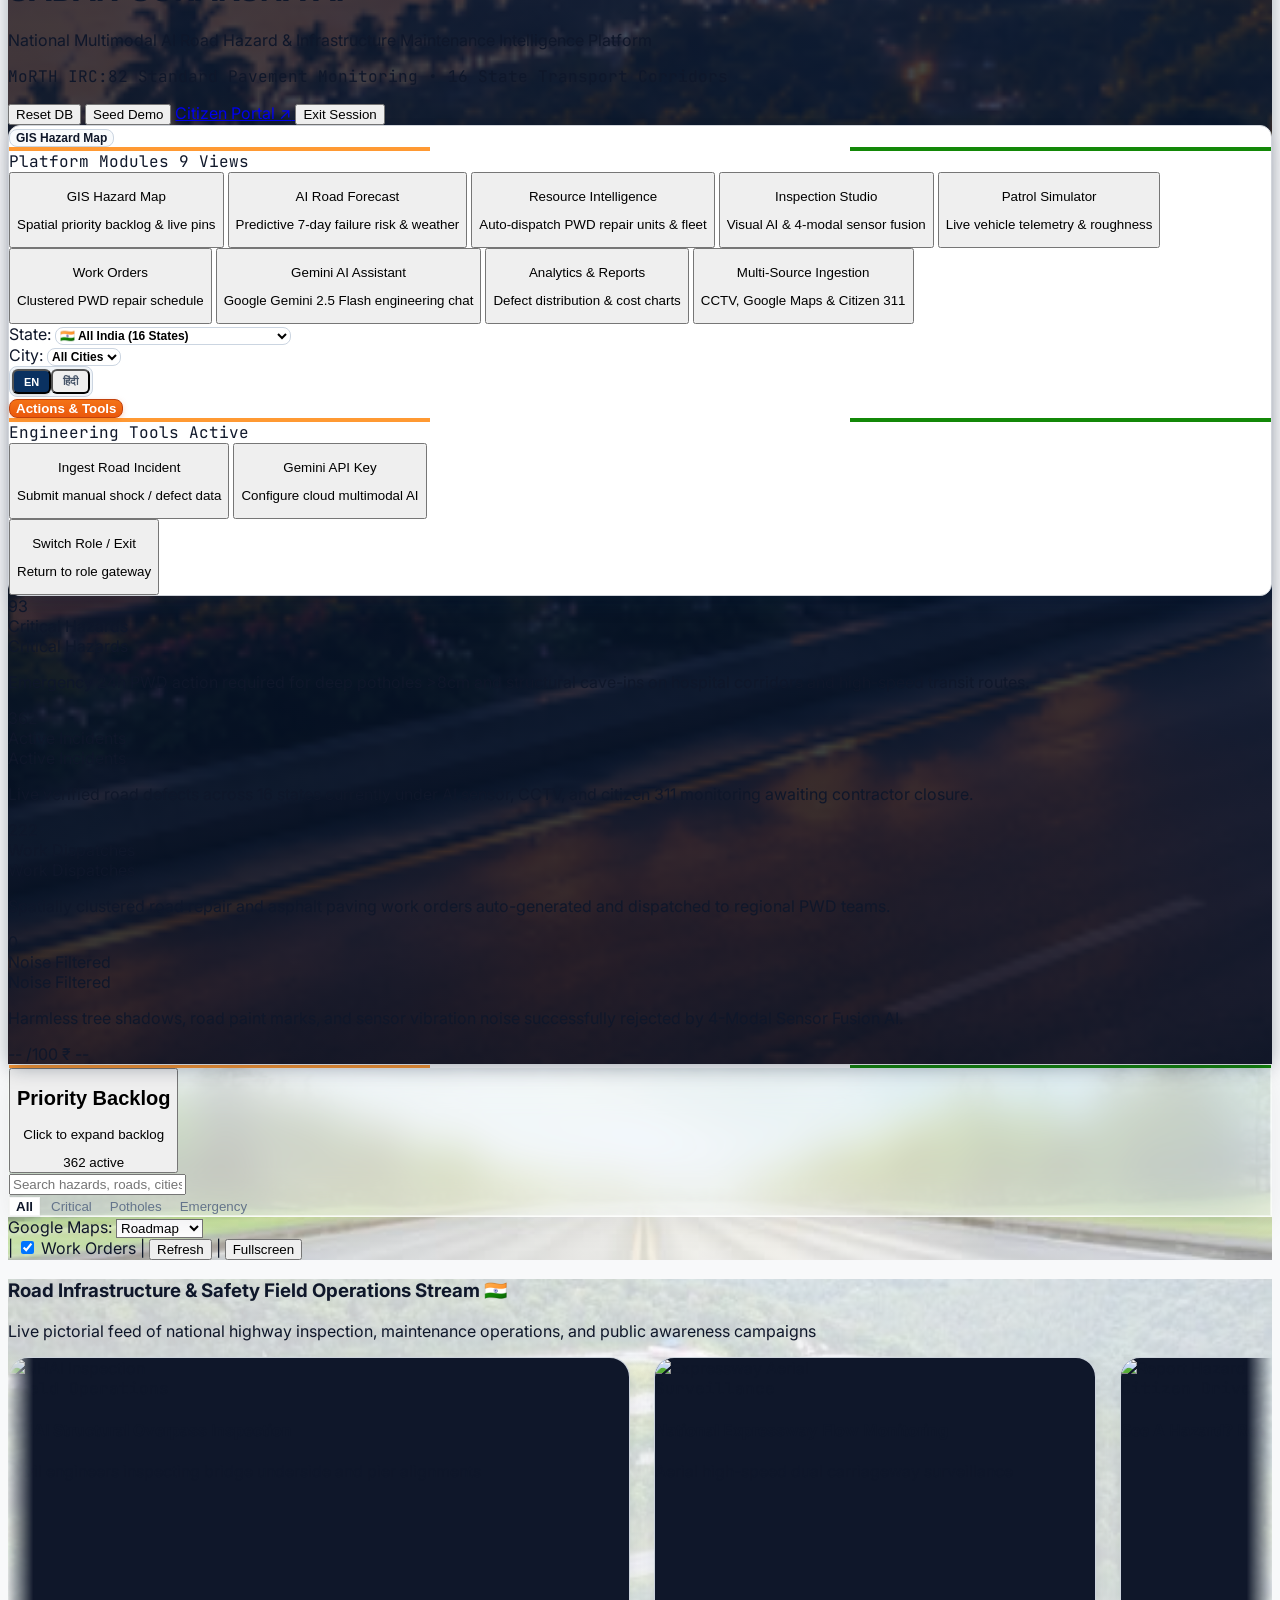
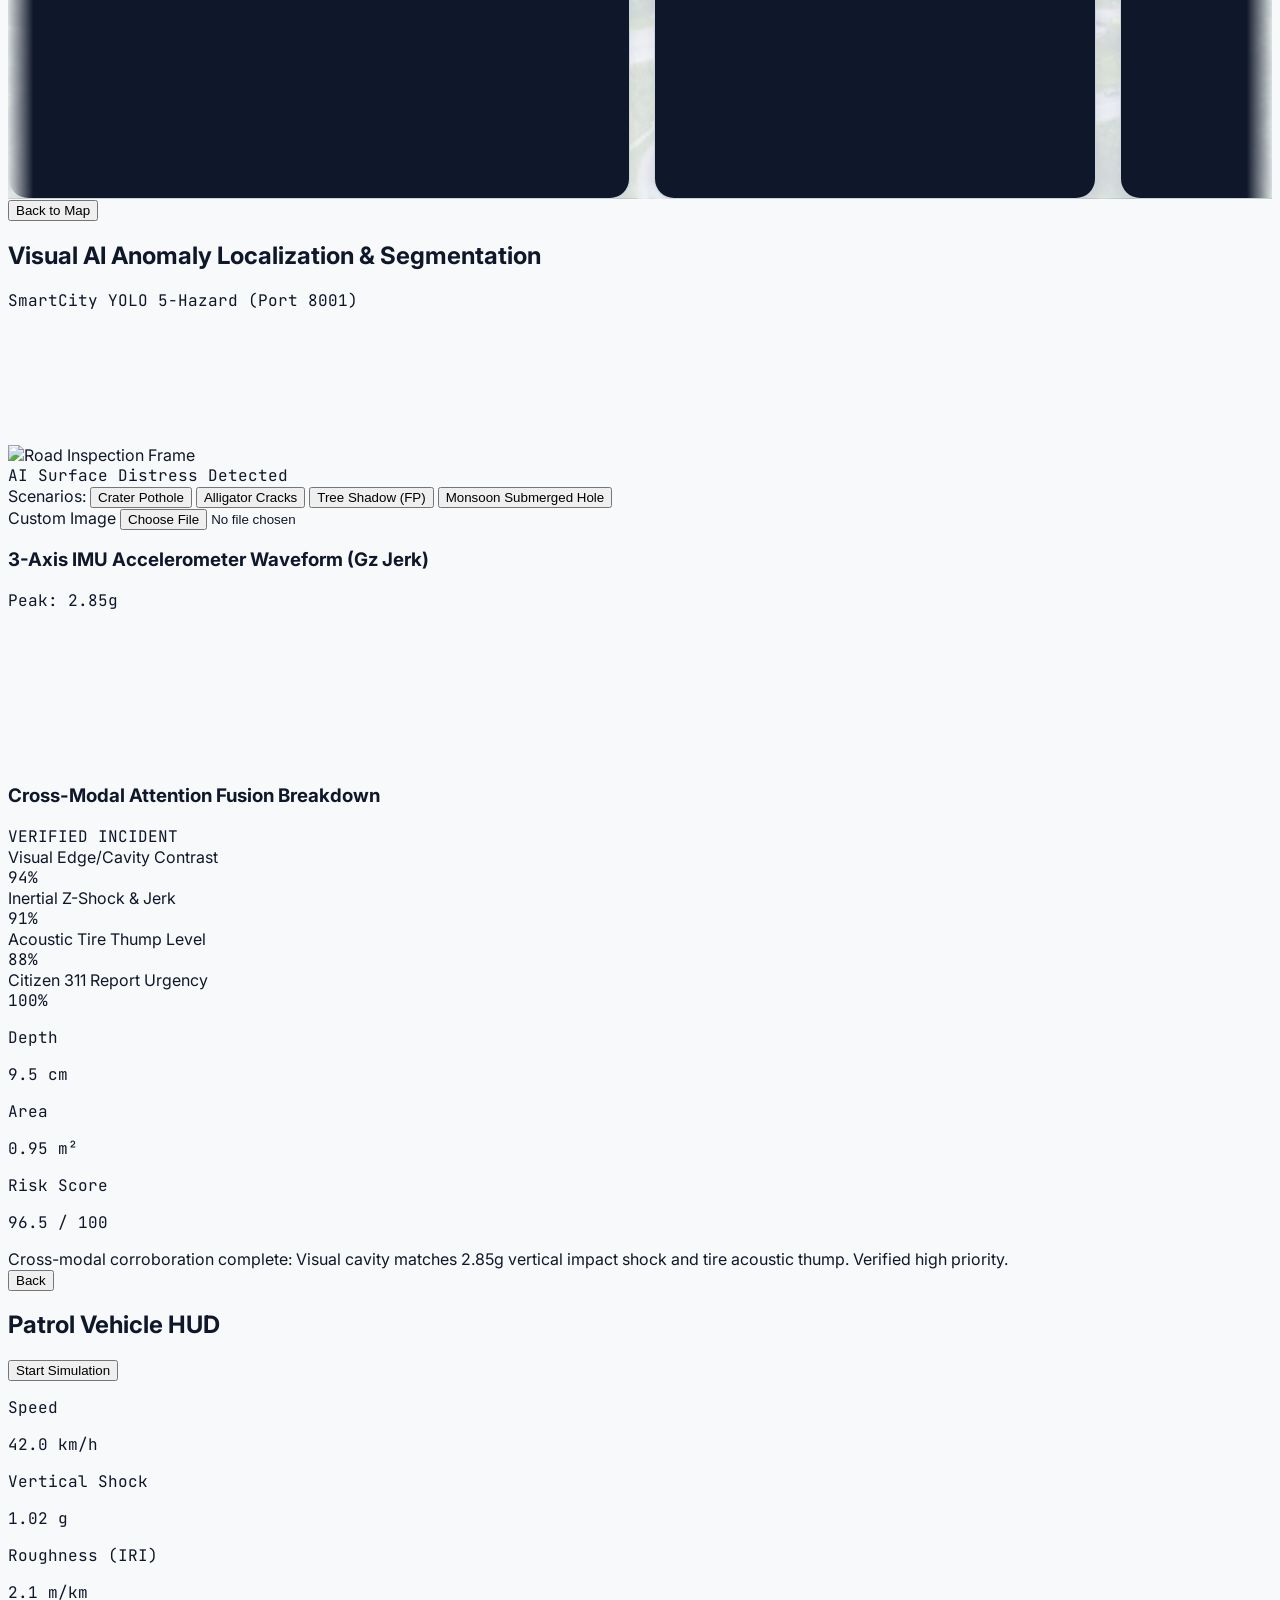
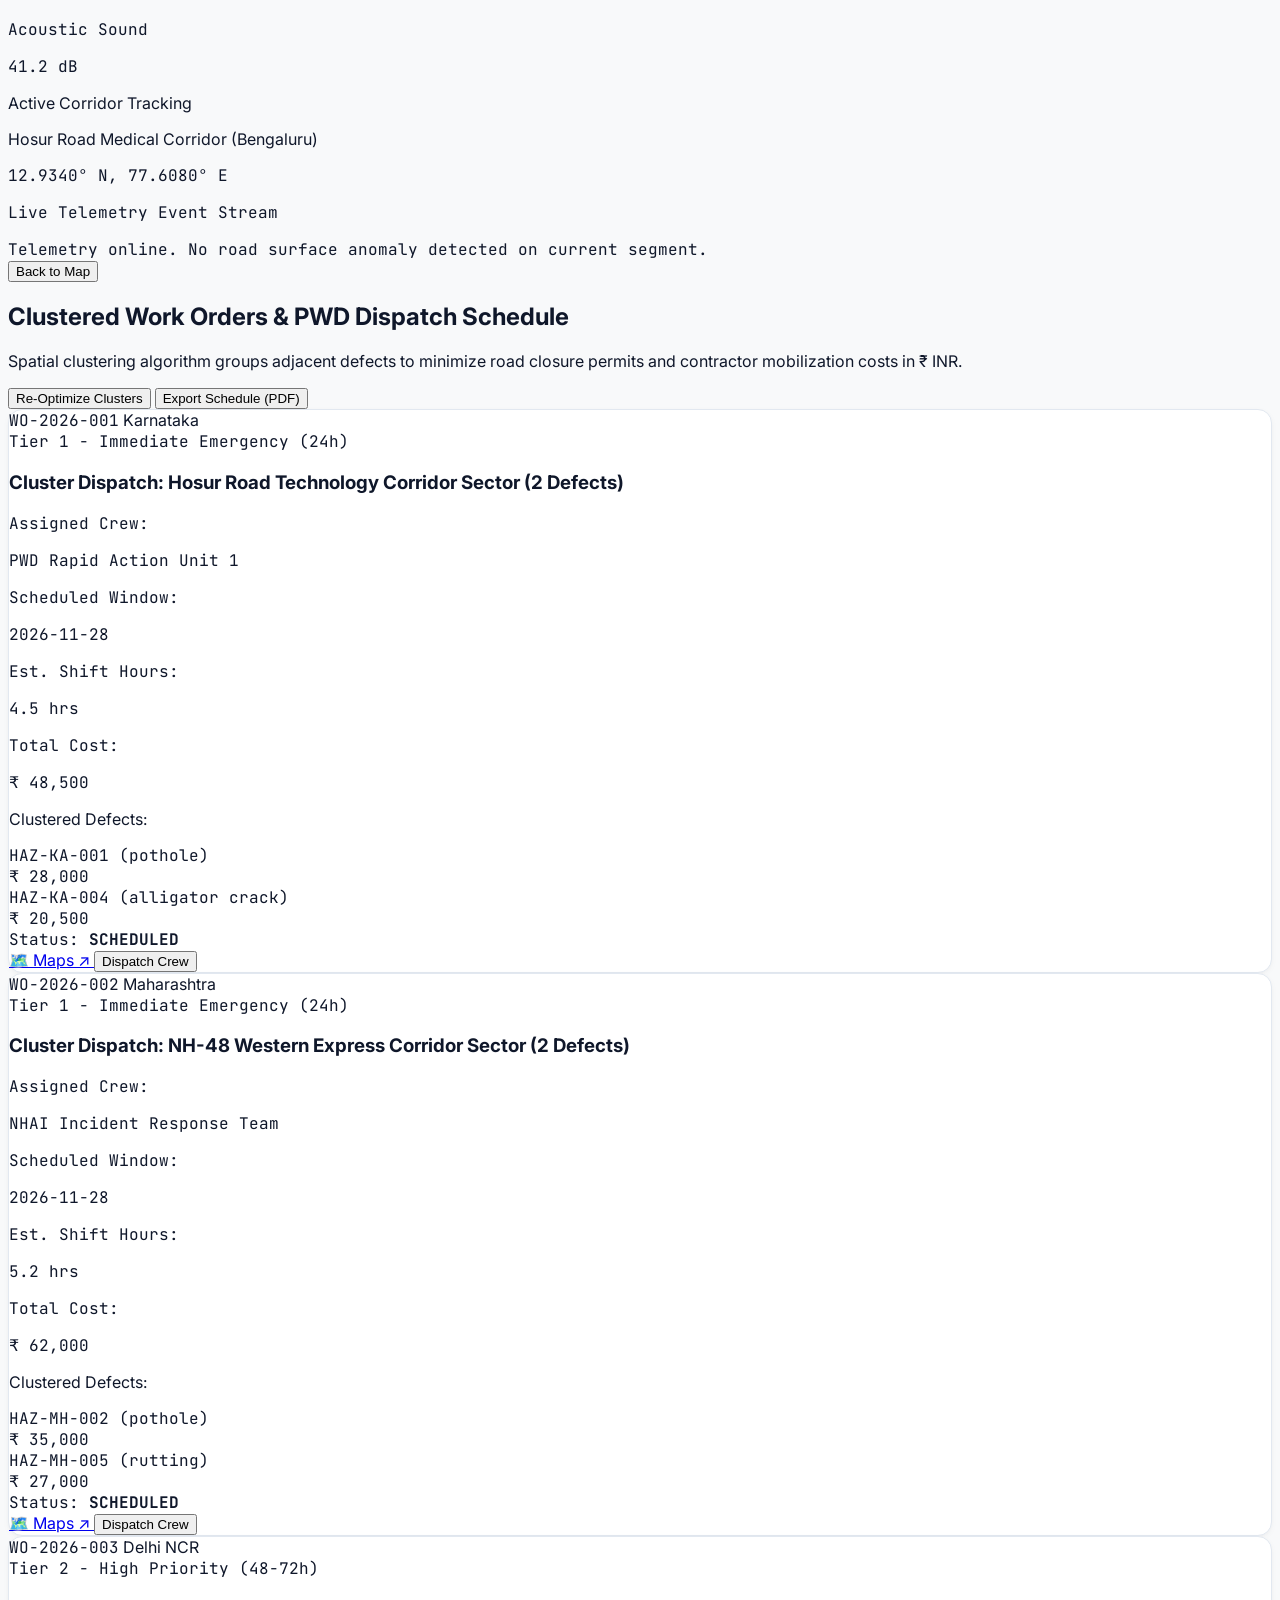
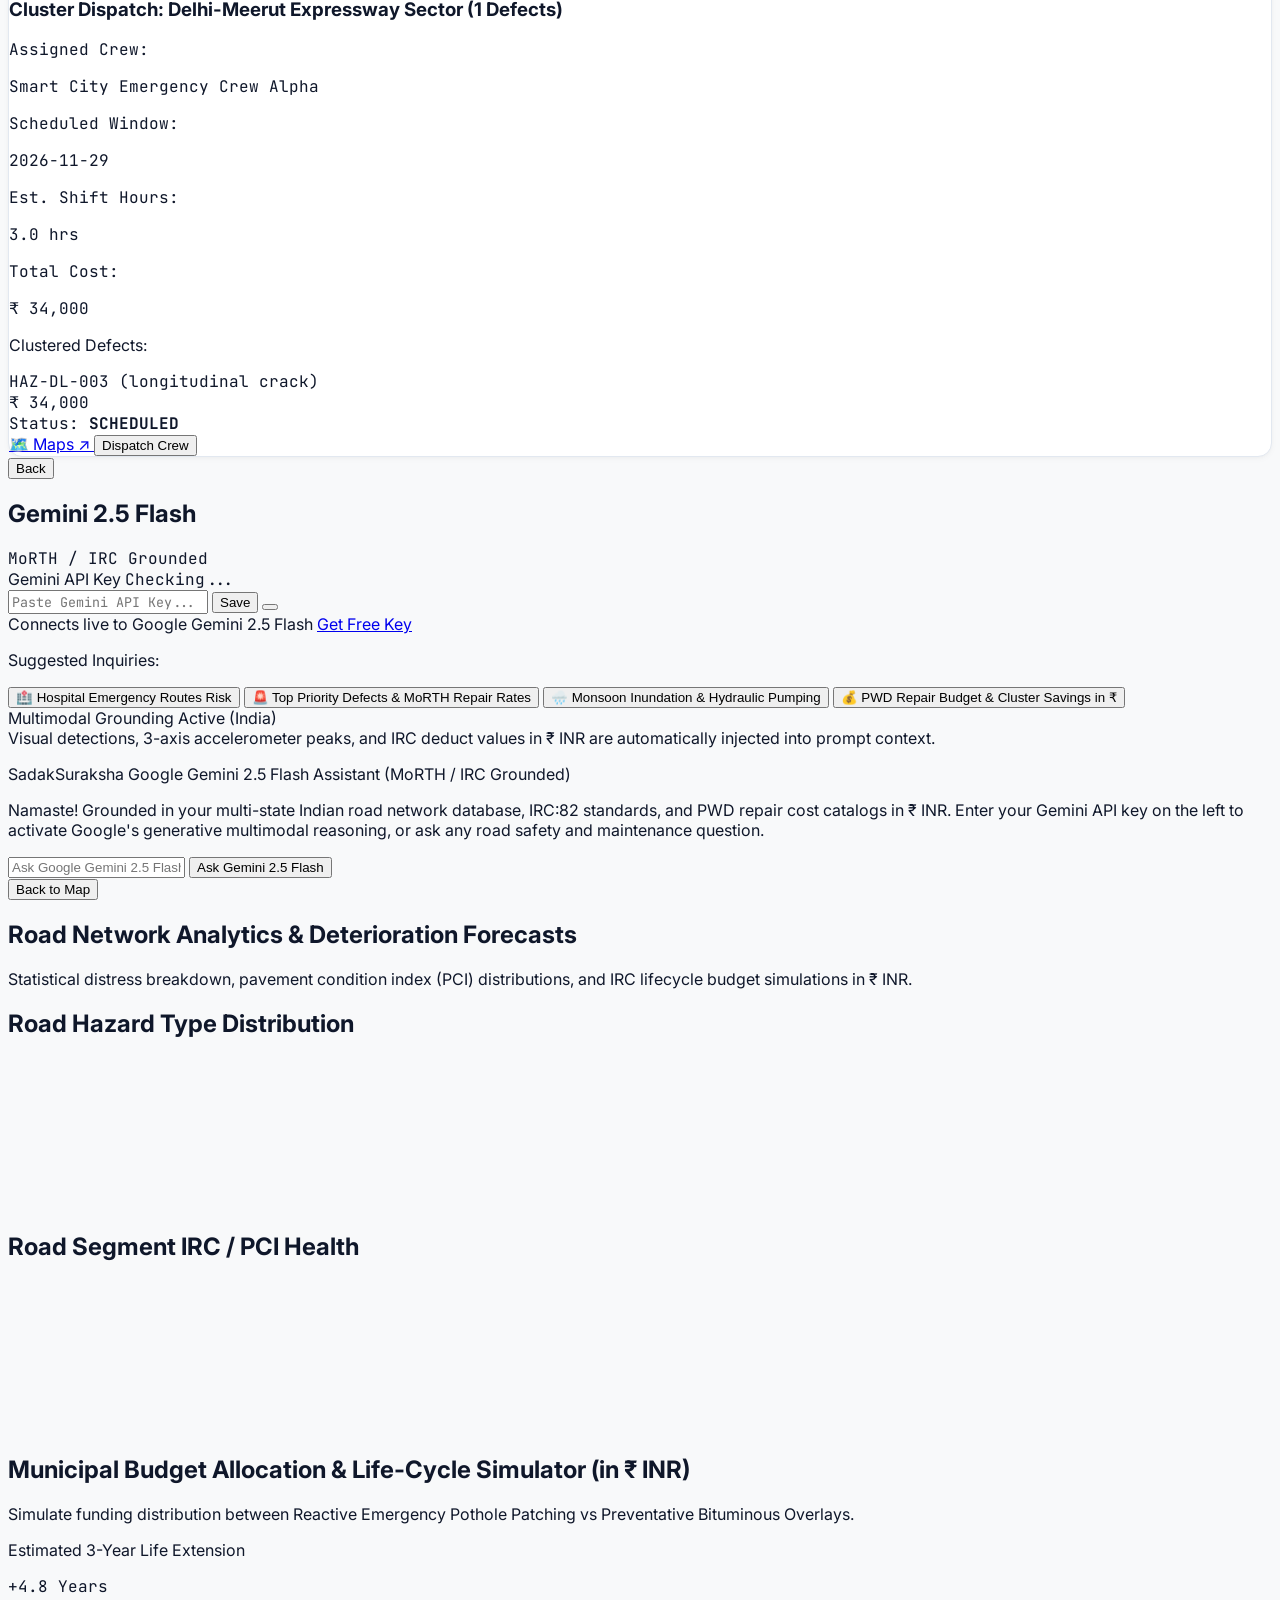
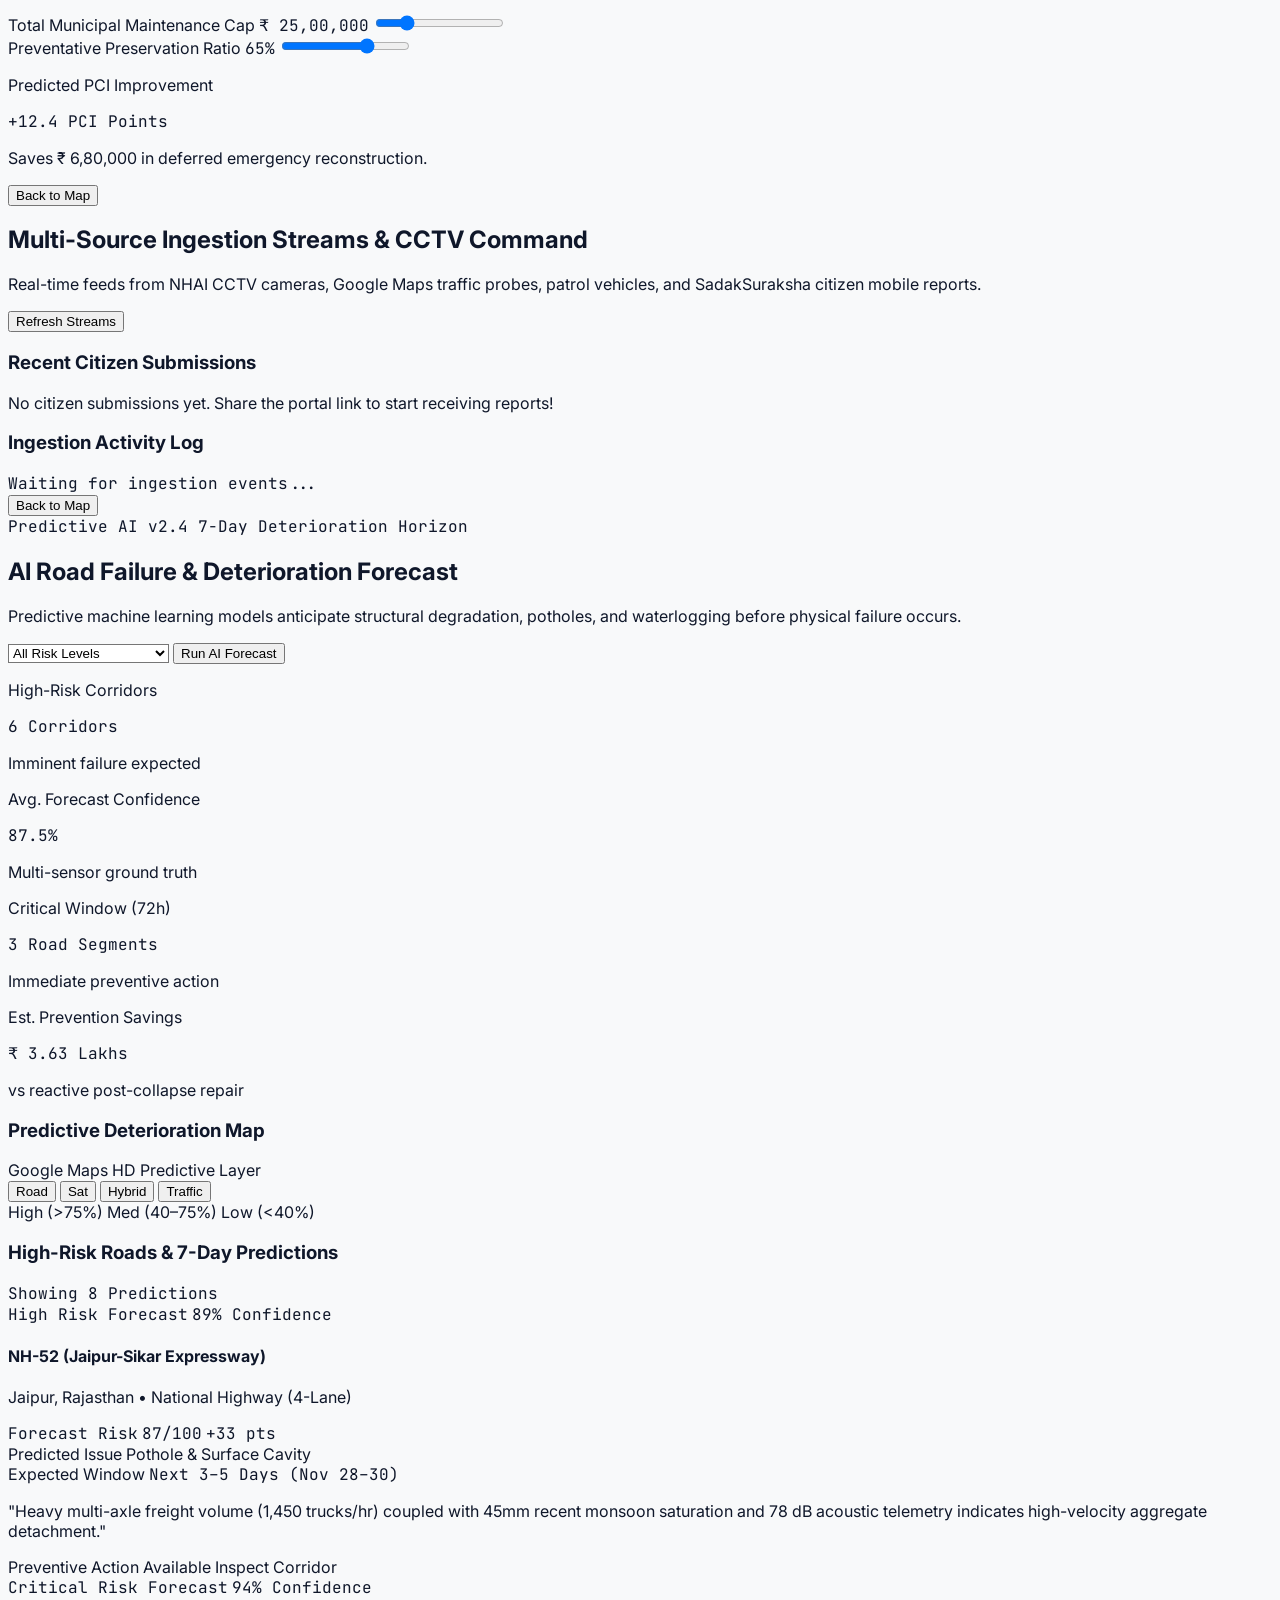
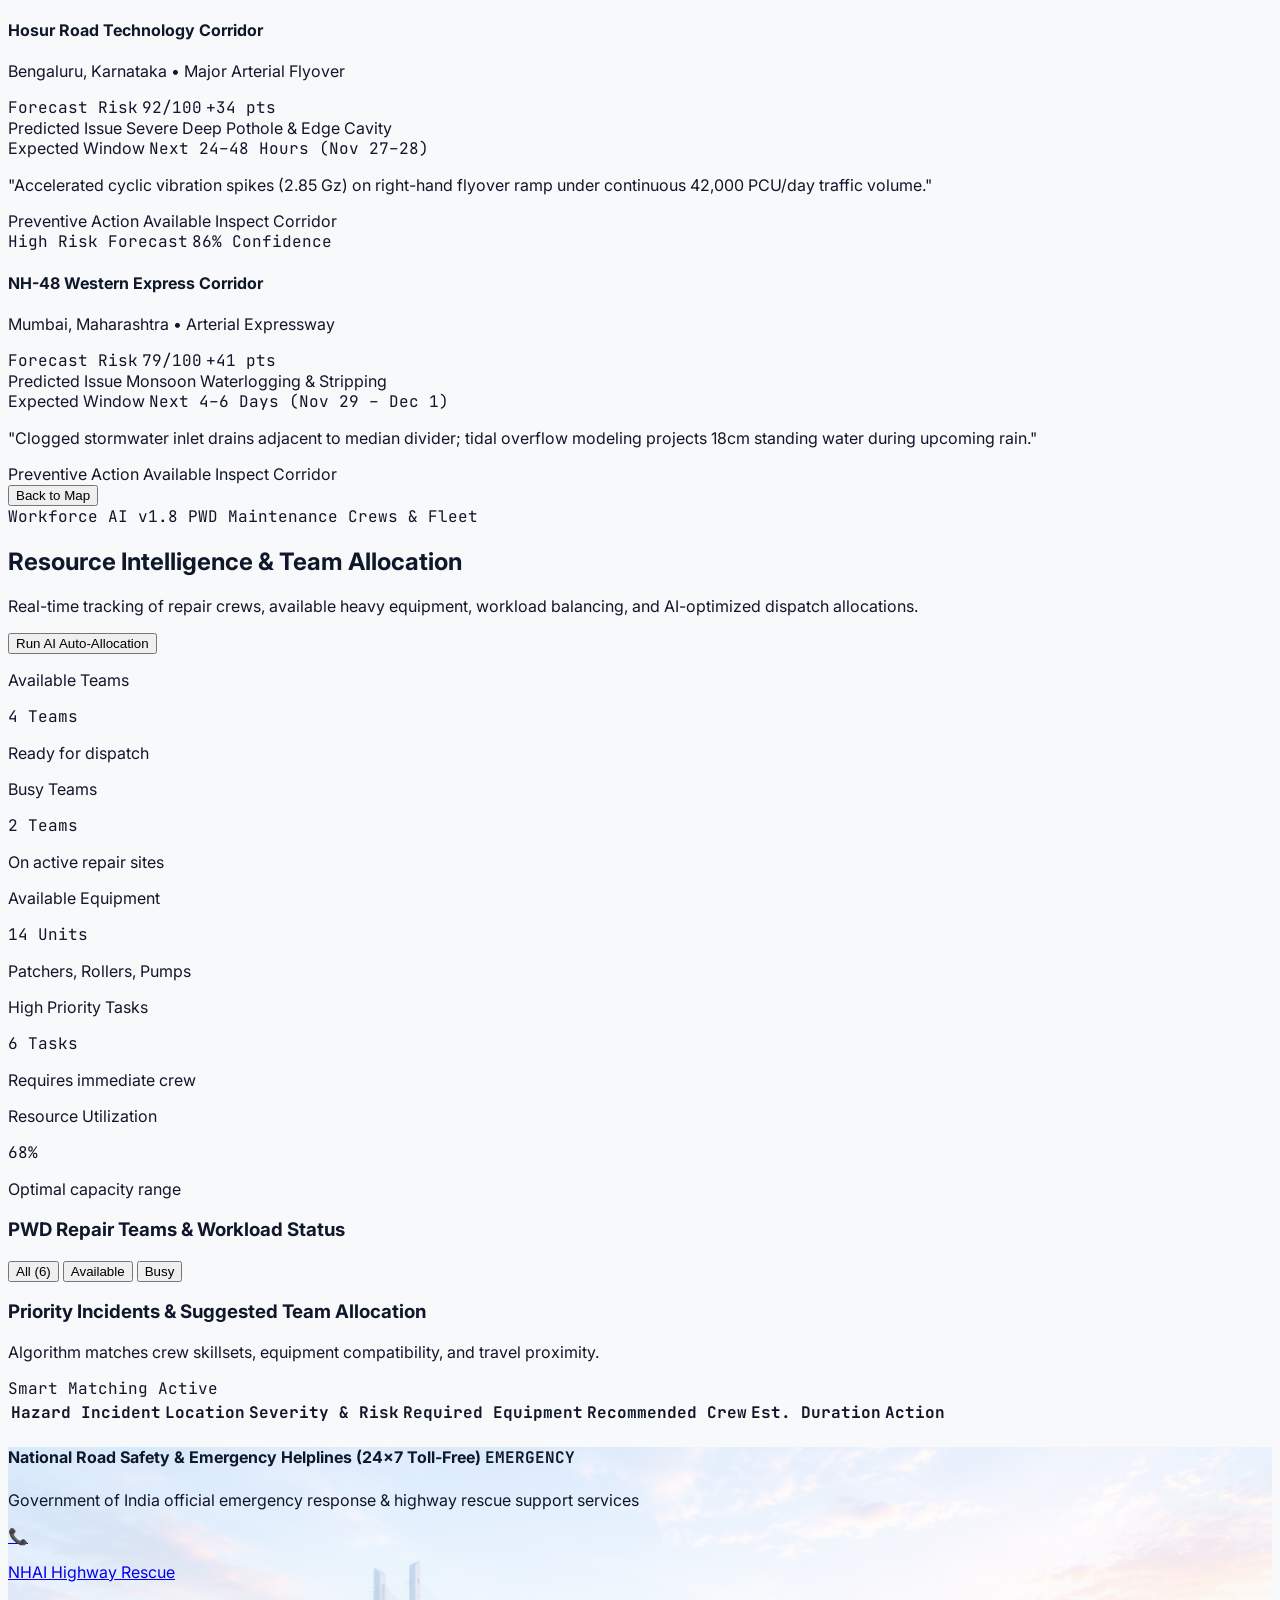
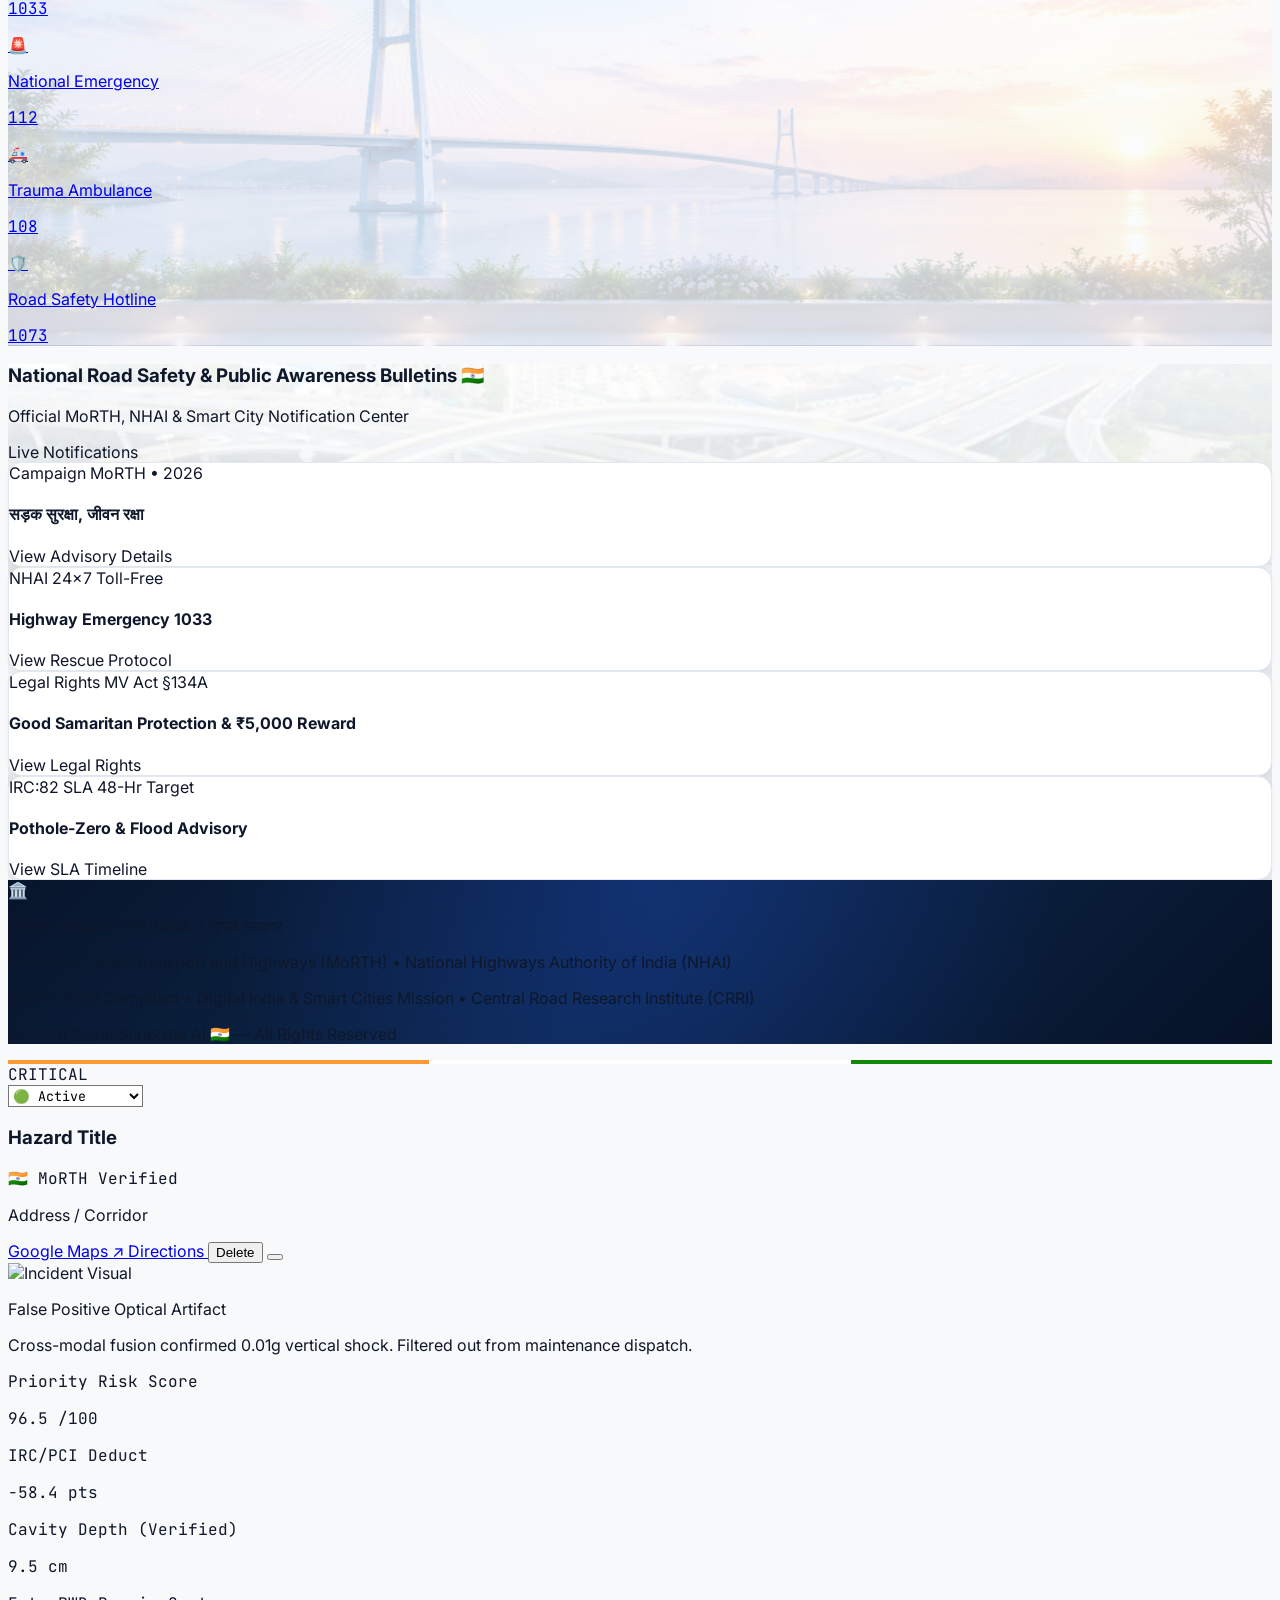
==== commit 4ad24195: "fix(html-structure): balance unclosed header and modal divs in feature/ai-integration" ====
--- a/frontend/index.html
+++ b/frontend/index.html
@@ -320,10 +320,14 @@
         </div>
 
         <!-- Quick Executive Actions & Stats -->
-        <div class="flex items-center gap-3 ml-auto">
-          <button type="button" onclick="if(confirm('Are you sure you want to reset and empty all citizen complaints for a fresh start?')) resetCitizenDatabase();" class="flex items-center gap-1.5 px-3 py-2 rounded-lg bg-white/10 hover:bg-white/15 border border-white/20 text-white text-xs font-bold transition-all shadow-sm cursor-pointer" title="Empty citizen complaints and start fresh">
+          <button type="button" onclick="if(confirm('Are you sure you want to reset and empty all hazards for a fresh start?')) resetCitizenDatabase();" class="flex items-center gap-1.5 px-3 py-2 rounded-lg bg-white/10 hover:bg-white/15 border border-white/20 text-white text-xs font-bold transition-all shadow-sm cursor-pointer" title="Empty all hazards and start fresh">
             <i data-lucide="rotate-ccw" class="w-3.5 h-3.5 text-cyan-400"></i>
             <span class="hidden sm:inline">Reset DB</span>
+          </button>
+
+          <button type="button" onclick="seedDemoDatabase();" class="flex items-center gap-1.5 px-3 py-2 rounded-lg bg-white/10 hover:bg-white/15 border border-white/20 text-white text-xs font-bold transition-all shadow-sm cursor-pointer" title="Re-populate 95 benchmark demo hazards across 16 states">
+            <i data-lucide="database" class="w-3.5 h-3.5 text-emerald-400"></i>
+            <span class="hidden sm:inline">Seed Demo</span>
           </button>
 
           <a href="/report" target="_blank" class="hidden sm:flex items-center gap-2 px-3.5 py-2 rounded-lg bg-white/10 hover:bg-white/15 border border-white/20 text-white text-xs font-bold transition-all shadow-sm">
@@ -338,8 +342,6 @@
         </div>
 
       </div>
-    </div>
-
 
     <!-- =========================================================
          3. SLEEK ELEVATED NHAI FILTER & CONTROLS DOCK (Sticky / Fixed on Scroll)
@@ -367,12 +369,11 @@
           <div id="nav-dropdown-menu" class="hidden absolute top-full left-0 mt-2 w-80 bg-white border border-slate-300 rounded-xl p-2 z-[1100] space-y-1 shadow-2xl overflow-hidden">
             <div class="tricolor-strip -mx-2 -mt-2 mb-2"></div>
             
-            <!-- SECTION 1: ACTIVE CORE OPERATIONAL MODULES -->
-            <div class="flex items-center justify-between px-3 py-1.5 bg-emerald-50 rounded-md border border-emerald-200">
-              <span class="text-[10px] font-black uppercase tracking-wider text-emerald-950 font-mono flex items-center gap-1.5">
-                <i data-lucide="check-circle-2" class="w-3.5 h-3.5 text-emerald-700"></i> <span>Active Core Modules</span>
+            <div class="flex items-center justify-between px-3 py-1.5 bg-slate-100 rounded-md border border-slate-200">
+              <span class="text-[10px] font-black uppercase tracking-wider text-slate-800 font-mono flex items-center gap-1.5">
+                <i data-lucide="layers" class="w-3.5 h-3.5 text-[#0A3161]"></i> <span data-i18n="tools_heading">Platform Modules</span>
               </span>
-              <span class="text-[9px] bg-emerald-700 text-white font-mono px-2 py-0.5 rounded-sm font-bold">4 Live</span>
+              <span class="text-[9px] bg-[#0A3161] text-white font-mono px-2 py-0.5 rounded-sm font-bold">9 Views</span>
             </div>
 
             <!-- 1. GIS Hazard Map -->
@@ -386,7 +387,29 @@
               </div>
             </button>
 
-            <!-- 2. Inspection Studio -->
+            <!-- 2. AI Road Forecast -->
+            <button type="button" onclick="selectNavTab('forecast', 'AI Road Forecast')" class="dropdown-nav-item w-full flex items-center gap-3 p-2 rounded-lg hover:bg-purple-50 border border-transparent hover:border-purple-200 transition-all text-left group cursor-pointer">
+              <div class="w-8 h-8 rounded-md bg-purple-100 border border-purple-300 flex items-center justify-center shrink-0">
+                <i data-lucide="trending-up" class="w-4 h-4 text-purple-700"></i>
+              </div>
+              <div>
+                <p data-i18n="nav_forecast" class="text-xs font-bold text-slate-900 leading-none">AI Road Forecast</p>
+                <p data-i18n="nav_forecast_desc" class="text-[11px] text-slate-600 font-medium mt-1">Predictive 7-day failure risk & weather</p>
+              </div>
+            </button>
+
+            <!-- 3. Resource Intelligence -->
+            <button type="button" onclick="selectNavTab('resource-intel', 'Resource Intelligence')" class="dropdown-nav-item w-full flex items-center gap-3 p-2 rounded-lg hover:bg-cyan-50 border border-transparent hover:border-cyan-200 transition-all text-left group cursor-pointer">
+              <div class="w-8 h-8 rounded-md bg-cyan-100 border border-cyan-300 flex items-center justify-center shrink-0">
+                <i data-lucide="cpu" class="w-4 h-4 text-cyan-800"></i>
+              </div>
+              <div>
+                <p data-i18n="nav_resource" class="text-xs font-bold text-slate-900 leading-none">Resource Intelligence</p>
+                <p data-i18n="nav_resource_desc" class="text-[11px] text-slate-600 font-medium mt-1">Auto-dispatch PWD repair units & fleet</p>
+              </div>
+            </button>
+
+            <!-- 4. Inspection Studio -->
             <button type="button" onclick="selectNavTab('studio', 'Inspection Studio')" class="dropdown-nav-item w-full flex items-center gap-3 p-2 rounded-lg hover:bg-blue-50 border border-transparent hover:border-blue-200 transition-all text-left group cursor-pointer">
               <div class="w-8 h-8 rounded-md bg-blue-100 border border-blue-300 flex items-center justify-center shrink-0">
                 <i data-lucide="scan" class="w-4 h-4 text-[#0A3161]"></i>
@@ -397,7 +420,7 @@
               </div>
             </button>
 
-            <!-- 3. Patrol Simulator -->
+            <!-- 5. Patrol Simulator -->
             <button type="button" onclick="selectNavTab('patrol', 'Patrol Simulator')" class="dropdown-nav-item w-full flex items-center gap-3 p-2 rounded-lg hover:bg-emerald-50 border border-transparent hover:border-emerald-200 transition-all text-left group cursor-pointer">
               <div class="w-8 h-8 rounded-md bg-emerald-100 border border-emerald-300 flex items-center justify-center shrink-0">
                 <i data-lucide="car" class="w-4 h-4 text-emerald-800"></i>
@@ -408,7 +431,7 @@
               </div>
             </button>
 
-            <!-- 4. Work Orders -->
+            <!-- 6. Work Orders -->
             <button type="button" onclick="selectNavTab('backlog', 'Work Orders')" class="dropdown-nav-item w-full flex items-center gap-3 p-2 rounded-lg hover:bg-orange-50 border border-transparent hover:border-orange-200 transition-all text-left group cursor-pointer">
               <div class="w-8 h-8 rounded-md bg-orange-100 border border-orange-300 flex items-center justify-center shrink-0">
                 <i data-lucide="clipboard-list" class="w-4 h-4 text-orange-700"></i>
@@ -419,77 +442,36 @@
               </div>
             </button>
 
-            <!-- SECTION 2: ENGINEERING & ANALYTICS MODULES -->
-            <div class="my-1 border-t border-slate-200 pt-1"></div>
-            <div class="flex items-center justify-between px-3 py-1.5 bg-slate-100 rounded-md border border-slate-200">
-              <span class="text-[10px] font-black uppercase tracking-wider text-slate-700 font-mono flex items-center gap-1.5">
-                <i data-lucide="layers" class="w-3.5 h-3.5 text-slate-500"></i> <span>Engineering & Analytics</span>
-              </span>
-              <span class="text-[9px] bg-slate-200 text-slate-700 font-mono px-2 py-0.5 rounded-sm font-bold">Active</span>
-            </div>
-
-            <!-- 5. AI Road Forecast -->
-            <button type="button" onclick="selectNavTab('forecast', 'AI Road Forecast')" class="dropdown-nav-item w-full flex items-center justify-between p-2 rounded-lg hover:bg-slate-50 border border-transparent hover:border-slate-200 transition-all text-left group cursor-pointer">
-              <div class="flex items-center gap-3">
-                <div class="w-8 h-8 rounded-md bg-purple-50 border border-purple-200 flex items-center justify-center shrink-0">
-                  <i data-lucide="trending-up" class="w-4 h-4 text-purple-700"></i>
-                </div>
-                <div>
-                  <p data-i18n="nav_forecast" class="text-xs font-bold text-slate-800 leading-none">AI Road Forecast</p>
-                  <p data-i18n="nav_forecast_desc" class="text-[10.5px] text-slate-500 font-medium mt-1">Predictive 7-day failure risk & weather</p>
-                </div>
-              </div>
-            </button>
-
-            <!-- 6. Resource Intelligence -->
-            <button type="button" onclick="selectNavTab('resource-intel', 'Resource Intelligence')" class="dropdown-nav-item w-full flex items-center justify-between p-2 rounded-lg hover:bg-slate-50 border border-transparent hover:border-slate-200 transition-all text-left group cursor-pointer">
-              <div class="flex items-center gap-3">
-                <div class="w-8 h-8 rounded-md bg-cyan-50 border border-cyan-200 flex items-center justify-center shrink-0">
-                  <i data-lucide="cpu" class="w-4 h-4 text-cyan-800"></i>
-                </div>
-                <div>
-                  <p data-i18n="nav_resource" class="text-xs font-bold text-slate-800 leading-none">Resource Intelligence</p>
-                  <p data-i18n="nav_resource_desc" class="text-[10.5px] text-slate-500 font-medium mt-1">Auto-dispatch PWD repair units & fleet</p>
-                </div>
-              </div>
-            </button>
-
             <!-- 7. Gemini AI Assistant -->
-            <button type="button" onclick="selectNavTab('copilot', 'NHAI AI Assistant')" class="dropdown-nav-item w-full flex items-center justify-between p-2 rounded-lg hover:bg-slate-50 border border-transparent hover:border-slate-200 transition-all text-left group cursor-pointer">
-              <div class="flex items-center gap-3">
-                <div class="w-8 h-8 rounded-md bg-purple-50 border border-purple-200 flex items-center justify-center shrink-0">
-                  <i data-lucide="sparkles" class="w-4 h-4 text-purple-800"></i>
-                </div>
-                <div>
-                  <p data-i18n="nav_copilot" class="text-xs font-bold text-slate-800 leading-none">NHAI AI Assistant</p>
-                  <p data-i18n="nav_copilot_desc" class="text-[10.5px] text-slate-500 font-medium mt-1">Google Gemini 2.5 Flash engineering chat</p>
-                </div>
-              </div>
-            </button>
-
-            <!-- 8. Audit & Compliance -->
-            <button type="button" onclick="selectNavTab('analytics', 'Audit & Compliance')" class="dropdown-nav-item w-full flex items-center justify-between p-2 rounded-lg hover:bg-slate-50 border border-transparent hover:border-slate-200 transition-all text-left group cursor-pointer">
-              <div class="flex items-center gap-3">
-                <div class="w-8 h-8 rounded-md bg-emerald-50 border border-emerald-200 flex items-center justify-center shrink-0">
-                  <i data-lucide="shield-check" class="w-4 h-4 text-emerald-800"></i>
-                </div>
-                <div>
-                  <p data-i18n="nav_audit" class="text-xs font-bold text-slate-800 leading-none">Audit & Compliance</p>
-                  <p data-i18n="nav_audit_desc" class="text-[10.5px] text-slate-500 font-medium mt-1">IRC:82 compliance & budget analytics</p>
-                </div>
-              </div>
-            </button>
-
-            <!-- 9. Multi-Source Ingestion -->
-            <button type="button" onclick="selectNavTab('ingestion', 'Multi-Source Ingestion')" class="dropdown-nav-item w-full flex items-center justify-between p-2 rounded-lg hover:bg-slate-50 border border-transparent hover:border-slate-200 transition-all text-left group cursor-pointer">
-              <div class="flex items-center gap-3">
-                <div class="w-8 h-8 rounded-md bg-orange-50 border border-orange-200 flex items-center justify-center shrink-0">
-                  <i data-lucide="radio-tower" class="w-4 h-4 text-orange-700"></i>
-                </div>
-                <div>
-                  <p data-i18n="nav_live_data" class="text-xs font-bold text-slate-800 leading-none">Multi-Source Ingestion</p>
-                  <p data-i18n="nav_live_data_desc" class="text-[10.5px] text-slate-500 font-medium mt-1">CCTV, Google Maps & Citizen 311</p>
-                </div>
+            <button type="button" onclick="selectNavTab('copilot', 'Gemini AI Assistant')" class="dropdown-nav-item w-full flex items-center gap-3 p-2 rounded-lg hover:bg-purple-50 border border-transparent hover:border-purple-200 transition-all text-left group cursor-pointer">
+              <div class="w-8 h-8 rounded-md bg-purple-100 border border-purple-300 flex items-center justify-center shrink-0">
+                <i data-lucide="sparkles" class="w-4 h-4 text-purple-800"></i>
+              </div>
+              <div>
+                <p data-i18n="nav_copilot" class="text-xs font-bold text-slate-900 leading-none">Gemini AI Assistant</p>
+                <p data-i18n="nav_copilot_desc" class="text-[11px] text-slate-600 font-medium mt-1">Google Gemini 2.5 Flash engineering chat</p>
+              </div>
+            </button>
+
+            <!-- 8. Analytics & Reports -->
+            <button type="button" onclick="selectNavTab('analytics', 'Analytics & Reports')" class="dropdown-nav-item w-full flex items-center gap-3 p-2 rounded-lg hover:bg-emerald-50 border border-transparent hover:border-emerald-200 transition-all text-left group cursor-pointer">
+              <div class="w-8 h-8 rounded-md bg-emerald-100 border border-emerald-300 flex items-center justify-center shrink-0">
+                <i data-lucide="bar-chart-3" class="w-4 h-4 text-emerald-800"></i>
+              </div>
+              <div>
+                <p data-i18n="nav_audit" class="text-xs font-bold text-slate-900 leading-none">Analytics & Reports</p>
+                <p data-i18n="nav_audit_desc" class="text-[11px] text-slate-600 font-medium mt-1">Defect distribution & cost charts</p>
+              </div>
+            </button>
+
+            <!-- 9. Ingestion -->
+            <button type="button" onclick="selectNavTab('ingestion', 'Multi-Source Ingestion')" class="dropdown-nav-item w-full flex items-center gap-3 p-2 rounded-lg hover:bg-orange-50 border border-transparent hover:border-orange-200 transition-all text-left group cursor-pointer">
+              <div class="w-8 h-8 rounded-md bg-orange-100 border border-orange-200 flex items-center justify-center shrink-0">
+                <i data-lucide="radio-tower" class="w-4 h-4 text-orange-700"></i>
+              </div>
+              <div>
+                <p data-i18n="nav_live_data" class="text-xs font-bold text-slate-900 leading-none">Multi-Source Ingestion</p>
+                <p data-i18n="nav_live_data_desc" class="text-[11px] text-slate-600 font-medium mt-1">CCTV, Google Maps & Citizen 311</p>
               </div>
             </button>
           </div>
@@ -614,7 +596,7 @@
               <i data-lucide="tv" class="w-5 h-5 md:w-6 md:h-6 text-white"></i>
             </div>
             <div>
-              <div id="kpi-critical" class="text-lg md:text-xl lg:text-2xl font-black text-white font-sans leading-none tracking-tight drop-shadow-md">0</div>
+              <div id="kpi-critical" class="text-lg md:text-xl lg:text-2xl font-black text-white font-sans leading-none tracking-tight drop-shadow-md">93</div>
               <div class="text-xs md:text-sm font-bold text-white mt-1 tracking-wide drop-shadow-xs flex items-center gap-1">
                 <span data-i18n="kpi_critical_hazards">Critical Hazards</span>
                 <i data-lucide="info" class="w-3 h-3 text-white/70 group-hover:text-amber-300 transition-colors"></i>
@@ -640,7 +622,7 @@
               <i data-lucide="traffic-cone" class="w-5 h-5 md:w-6 md:h-6 text-white"></i>
             </div>
             <div>
-              <div id="kpi-total" class="text-lg md:text-xl lg:text-2xl font-black text-white font-sans leading-none tracking-tight drop-shadow-md">0</div>
+              <div id="kpi-total" class="text-lg md:text-xl lg:text-2xl font-black text-white font-sans leading-none tracking-tight drop-shadow-md">362</div>
               <div class="text-xs md:text-sm font-bold text-white mt-1 tracking-wide drop-shadow-xs flex items-center gap-1">
                 <span data-i18n="kpi_active_incidents">Active Incidents</span>
                 <i data-lucide="info" class="w-3 h-3 text-white/70 group-hover:text-amber-300 transition-colors"></i>
@@ -666,7 +648,7 @@
               <i data-lucide="layers" class="w-5 h-5 md:w-6 md:h-6 text-white"></i>
             </div>
             <div>
-              <div id="kpi-work-orders" class="text-lg md:text-xl lg:text-2xl font-black text-white font-sans leading-none tracking-tight drop-shadow-md">0</div>
+              <div id="kpi-work-orders" class="text-lg md:text-xl lg:text-2xl font-black text-white font-sans leading-none tracking-tight drop-shadow-md">222</div>
               <div class="text-xs md:text-sm font-bold text-white mt-1 tracking-wide drop-shadow-xs flex items-center gap-1">
                 <span data-i18n="kpi_work_dispatches">Work Dispatches</span>
                 <i data-lucide="info" class="w-3 h-3 text-white/70 group-hover:text-amber-300 transition-colors"></i>
@@ -723,9 +705,9 @@
         <span id="kpi-pci" class="hidden">-- /100</span>
         <span id="kpi-cost" class="hidden">₹ --</span>
 
-
       </div>
     </div>
+  </div>
   </header>
 
 
@@ -760,23 +742,17 @@
                 </div>
               </div>
               <div class="flex items-center gap-2">
-                <span id="feed-count" class="text-xs bg-white/70 backdrop-blur-xs text-slate-800 font-semibold px-2.5 py-0.5 rounded-full border border-white/80">0</span>
+                <span id="feed-count" class="text-xs bg-white/70 backdrop-blur-xs text-slate-800 font-semibold px-2.5 py-0.5 rounded-full border border-white/80">362 active</span>
                 <i data-lucide="chevron-down" id="feed-dropdown-chevron" class="w-4 h-4 text-slate-500 transition-transform duration-200"></i>
               </div>
             </button>
 
             <!-- Dropdown Collapsible Content (Translucent Highway Tint) -->
             <div id="priority-feed-content" class="hidden flex-col gap-3 p-3.5 bg-white/20 backdrop-blur-xs max-h-[480px]">
-              <!-- Clean Translucent Search Bar + Clear Priority Backlog Action -->
-              <div class="flex items-center gap-1.5">
-                <div class="relative flex-1">
-                  <input type="text" id="hazard-search-input" data-i18n-placeholder="feed_search_ph" placeholder="Search hazards, roads, cities..." oninput="handleSearchFilter(this.value)" class="w-full bg-white/70 focus:bg-white/95 backdrop-blur-xs border border-white/80 focus:border-white rounded-lg pl-8 pr-3 py-1.5 text-xs text-slate-800 placeholder:text-slate-500 focus:outline-none focus:ring-2 focus:ring-slate-400/20 transition-all shadow-2xs">
-                  <i data-lucide="search" class="w-3.5 h-3.5 text-slate-500 absolute left-2.5 top-2.5"></i>
-                </div>
-                <button type="button" onclick="clearPriorityBacklog()" title="Delete / Clear visible Priority Backlog" class="flex items-center gap-1 px-2.5 py-1.5 rounded-lg text-[11px] font-bold bg-rose-50/90 hover:bg-rose-100 text-rose-800 border border-rose-300 shadow-2xs transition-colors cursor-pointer shrink-0">
-                  <i data-lucide="trash-2" class="w-3.5 h-3.5 text-rose-700"></i>
-                  <span>Clear</span>
-                </button>
+              <!-- Clean Translucent Search Bar -->
+              <div class="relative">
+                <input type="text" id="hazard-search-input" data-i18n-placeholder="feed_search_ph" placeholder="Search hazards, roads, cities..." oninput="handleSearchFilter(this.value)" class="w-full bg-white/70 focus:bg-white/95 backdrop-blur-xs border border-white/80 focus:border-white rounded-lg pl-8 pr-3 py-1.5 text-xs text-slate-800 placeholder:text-slate-500 focus:outline-none focus:ring-2 focus:ring-slate-400/20 transition-all shadow-2xs">
+                <i data-lucide="search" class="w-3.5 h-3.5 text-slate-500 absolute left-2.5 top-2.5"></i>
               </div>
 
               <!-- Segmented Translucent Filter Control -->
@@ -981,14 +957,16 @@
                 <i data-lucide="eye" class="w-4 h-4 text-black"></i> Visual AI Anomaly Localization & Segmentation
               </h2>
             </div>
-            <span class="text-xs font-mono text-cyan-950 bg-cyan-50 border border-cyan-200 font-bold px-2.5 py-0.5 rounded-full">
-              Gemini Vision & SAM Overlay
+            <span id="studio-active-ai-badge" class="text-xs font-mono text-emerald-950 bg-emerald-50 border border-emerald-300 font-bold px-2.5 py-0.5 rounded-full flex items-center gap-1.5 shadow-xs">
+              <span class="w-2 h-2 rounded-full bg-emerald-500 animate-pulse"></span>
+              SmartCity YOLO 5-Hazard (Port 8001)
             </span>
           </div>
 
           <div class="relative w-full aspect-video bg-slate-900 rounded-xl overflow-hidden border border-slate-300 flex items-center justify-center shadow-inner">
-            <img id="studio-image-display" src="" alt="Road Inspection Frame" class="w-full h-full object-cover">
+            <img id="studio-image-display" src="" alt="Road Inspection Frame" class="w-full h-full object-contain">
             <canvas id="studio-canvas" class="absolute inset-0 w-full h-full pointer-events-none"></canvas>
+            <div id="studio-labels-container" class="absolute inset-0 w-full h-full pointer-events-none overflow-hidden"></div>
             
             <div id="studio-overlay-badge" class="absolute bottom-3 left-3 bg-white/95 backdrop-blur-md border border-slate-200 px-3.5 py-1.5 rounded-xl text-xs font-mono text-black font-bold flex items-center gap-2 shadow-md">
               <i data-lucide="crosshair" class="w-3.5 h-3.5 text-black animate-spin"></i>
@@ -1198,28 +1176,6 @@
             <button onclick="window.print()" class="flex items-center gap-1.5 px-3.5 py-2 rounded-xl text-xs font-black bg-[#FF9933] hover:bg-[#F28500] text-black border border-amber-600 shadow-xs transition-colors cursor-pointer">
               <i data-lucide="printer" class="w-4 h-4"></i> Export Schedule (PDF)
             </button>
-          </div>
-        </div>
-
-        <!-- PWD Sub-Navigation Bar: Toggle between Clustered Work Orders & All Synced Reports -->
-        <div class="flex flex-wrap items-center justify-between gap-3 bg-white border border-slate-200 rounded-2xl p-3 shadow-xs">
-          <div class="flex items-center gap-2">
-            <button id="btn-backlog-tab-orders" onclick="switchBacklogSubTab('orders')" class="flex items-center gap-2 px-4 py-2 rounded-xl text-xs font-black bg-black text-white shadow-xs transition-all cursor-pointer">
-              <i data-lucide="clipboard-list" class="w-4 h-4"></i>
-              <span>Clustered Work Orders</span>
-              <span id="backlog-wo-tab-count" class="px-2 py-0.5 rounded-full text-[10px] font-mono bg-white/20 text-white font-bold">0</span>
-            </button>
-            <button id="btn-backlog-tab-reports" onclick="switchBacklogSubTab('reports')" class="flex items-center gap-2 px-4 py-2 rounded-xl text-xs font-bold bg-slate-100 hover:bg-slate-200 text-slate-800 border border-slate-300 shadow-xs transition-all cursor-pointer">
-              <i data-lucide="inbox" class="w-4 h-4"></i>
-              <span>All Hazard & Citizen Reports</span>
-              <span id="backlog-reports-tab-count" class="px-2 py-0.5 rounded-full text-[10px] font-mono bg-slate-200 text-slate-900 font-bold">0</span>
-            </button>
-          </div>
-          <div class="flex items-center gap-2 text-xs text-slate-600 font-medium">
-            <span class="inline-flex items-center gap-1.5 px-2.5 py-1 rounded-lg bg-emerald-50 text-emerald-800 border border-emerald-200 text-[11px] font-bold">
-              <span class="w-2 h-2 rounded-full bg-emerald-500 animate-pulse"></span>
-              Live Synced with Ingestion & Citizen Portal
-            </span>
           </div>
         </div>
 
@@ -1411,41 +1367,8 @@
                 </button>
               </div>
             </div>
-        </div>
-
-        <!-- All Hazard & Citizen Reports Table/Grid Container -->
-        <div id="backlog-reports-container" class="hidden flex flex-col gap-4">
-          <div class="bg-white border border-slate-200 rounded-2xl p-5 shadow-xs overflow-hidden">
-            <div class="flex flex-wrap items-center justify-between gap-3 mb-4 pb-3 border-b border-slate-200">
-              <div>
-                <h3 class="text-sm font-black text-black flex items-center gap-2">
-                  <i data-lucide="list-checks" class="w-4 h-4 text-purple-700"></i> Synced Hazard & Citizen Defect Registry
-                </h3>
-                <p class="text-xs text-slate-600 font-medium mt-0.5">Real-time repository of all reported road defects with direct deletion & work order linkage.</p>
-              </div>
-              <div class="flex items-center gap-2">
-                <span class="text-xs text-slate-700 font-mono font-bold bg-slate-100 border border-slate-300 px-3 py-1 rounded-lg" id="backlog-reports-stats">Showing 0 reports</span>
-              </div>
-            </div>
-            <div class="overflow-x-auto">
-              <table class="w-full text-left border-collapse text-xs">
-                <thead>
-                  <tr class="border-b border-slate-200 bg-slate-50 text-slate-700 font-mono text-[11px]">
-                    <th class="py-3 px-3.5 font-bold">Hazard ID / Type</th>
-                    <th class="py-3 px-3.5 font-bold">Location & Road</th>
-                    <th class="py-3 px-3.5 font-bold">State / City</th>
-                    <th class="py-3 px-3.5 font-bold">Severity / Risk</th>
-                    <th class="py-3 px-3.5 font-bold">Est. Repair Cost</th>
-                    <th class="py-3 px-3.5 font-bold">Status / Work Order</th>
-                    <th class="py-3 px-3.5 font-bold text-right">Actions</th>
-                  </tr>
-                </thead>
-                <tbody id="backlog-reports-table-body" class="divide-y divide-slate-100 font-medium text-slate-800">
-                  <!-- Dynamic rows rendered by app.js -->
-                </tbody>
-              </table>
-            </div>
-          </div>
+          </div>
+
         </div>
 
       </div>
@@ -1558,208 +1481,44 @@
       </div>
     </div>
 
-    <!-- 6. AUDIT & STATUTORY COMPLIANCE (IRC:82 STANDARDS) TAB -->
+    <!-- 6. NETWORK ANALYTICS & BUDGET SIMULATOR TAB (₹ INR) -->
     <div id="view-analytics" class="tab-view hidden p-6">
       <div class="flex flex-col gap-6">
         
-        <!-- Header Banner with Navigation & Export Actions -->
-        <div class="bg-white border border-slate-200 rounded-2xl p-5 flex flex-wrap items-center justify-between gap-4 text-black shadow-xs">
+        <div class="bg-white border border-slate-200 rounded-2xl p-5 flex items-center justify-between text-black shadow-xs">
           <div class="flex items-center gap-4">
             <button onclick="navigateToHome()" class="flex items-center gap-1.5 px-3 py-1.5 rounded-xl bg-slate-100 hover:bg-slate-200 border border-slate-300 text-xs font-bold text-black transition-colors shrink-0 cursor-pointer" title="Return to GIS Map">
               <i data-lucide="arrow-left" class="w-3.5 h-3.5"></i> Back to Map
             </button>
             <div>
               <h2 class="text-base font-black text-black flex items-center gap-2">
-                <i data-lucide="shield-check" class="w-5 h-5 text-emerald-700"></i> Audit & Statutory Compliance (IRC:82 Standards)
+                <i data-lucide="bar-chart-3" class="w-5 h-5 text-black"></i> Road Network Analytics & Deterioration Forecasts
               </h2>
-              <p class="text-xs text-slate-700 font-medium mt-0.5">Statutory defect verification, false positive optical sensor audit, MoRTH specification compliance, and PWD/NHAI life-cycle analytics.</p>
-            </div>
-          </div>
-          <div class="flex items-center gap-2">
-            <button onclick="exportAuditComplianceCSV()" type="button" class="nhai-btn-saffron flex items-center gap-1.5 px-3.5 py-2 text-xs font-black rounded-xl cursor-pointer">
-              <i data-lucide="download" class="w-4 h-4"></i> Export Audit Dossier (CSV)
-            </button>
-          </div>
-        </div>
-
-        <!-- 4 Top Audit KPI Summary Cards -->
-        <div class="grid grid-cols-1 sm:grid-cols-2 lg:grid-cols-4 gap-4">
-          <div class="bg-white border border-slate-200 rounded-2xl p-4 shadow-xs flex flex-col justify-between">
-            <div class="flex items-center justify-between">
-              <span class="text-xs font-bold text-slate-600">IRC:82 SLA Adherence</span>
-              <span class="px-2 py-0.5 rounded-full text-[10px] font-mono font-bold bg-emerald-100 text-emerald-900 border border-emerald-300">Statutory</span>
-            </div>
-            <div class="mt-2 flex items-baseline gap-2">
-              <span class="text-2xl font-black font-mono text-slate-900">96.4%</span>
-              <span class="text-xs text-emerald-700 font-bold">Within Mandate</span>
-            </div>
-            <p class="text-[11px] text-slate-500 mt-1">24h SLA compliance on critical corridors</p>
-          </div>
-
-          <div class="bg-white border border-slate-200 rounded-2xl p-4 shadow-xs flex flex-col justify-between">
-            <div class="flex items-center justify-between">
-              <span class="text-xs font-bold text-slate-600">Optical Noise Filtered</span>
-              <span class="px-2 py-0.5 rounded-full text-[10px] font-mono font-bold bg-blue-100 text-blue-900 border border-blue-300">Audited FP</span>
-            </div>
-            <div class="mt-2 flex items-baseline gap-2">
-              <span id="audit-fp-count" class="text-2xl font-black font-mono text-blue-800">18.2%</span>
-              <span class="text-xs text-blue-700 font-bold">Shadows & Glares</span>
-            </div>
-            <p class="text-[11px] text-slate-500 mt-1">Confirmed false alarms prevented</p>
-          </div>
-
-          <div class="bg-white border border-slate-200 rounded-2xl p-4 shadow-xs flex flex-col justify-between">
-            <div class="flex items-center justify-between">
-              <span class="text-xs font-bold text-slate-600">MoRTH Spec 500 Coverage</span>
-              <span class="px-2 py-0.5 rounded-full text-[10px] font-mono font-bold bg-purple-100 text-purple-900 border border-purple-300">Quality QA</span>
-            </div>
-            <div class="mt-2 flex items-baseline gap-2">
-              <span class="text-2xl font-black font-mono text-purple-900">100%</span>
-              <span class="text-xs text-purple-700 font-bold">Standardized</span>
-            </div>
-            <p class="text-[11px] text-slate-500 mt-1">Standardized hot-mix patch specifications</p>
-          </div>
-
-          <div class="bg-white border border-slate-200 rounded-2xl p-4 shadow-xs flex flex-col justify-between">
-            <div class="flex items-center justify-between">
-              <span class="text-xs font-bold text-slate-600">Mean Statutory SLA</span>
-              <span class="px-2 py-0.5 rounded-full text-[10px] font-mono font-bold bg-amber-100 text-amber-900 border border-amber-300">Speed</span>
-            </div>
-            <div class="mt-2 flex items-baseline gap-2">
-              <span class="text-2xl font-black font-mono text-amber-900">18.4 hrs</span>
-              <span class="text-xs text-emerald-700 font-bold">&lt; 24h Legal Limit</span>
-            </div>
-            <p class="text-[11px] text-slate-500 mt-1">Average defect dispatch turn-around</p>
-          </div>
-        </div>
-
-        <!-- 2 Chart Cards -->
+              <p class="text-xs text-slate-700 font-medium mt-0.5">Statistical distress breakdown, pavement condition index (PCI) distributions, and IRC lifecycle budget simulations in ₹ INR.</p>
+            </div>
+          </div>
+        </div>
+
         <div class="grid grid-cols-1 lg:grid-cols-12 gap-6">
         
           <div class="lg:col-span-6 bg-white border border-slate-200 rounded-2xl p-5 flex flex-col gap-4 text-black shadow-xs">
-            <div class="flex items-center justify-between border-b border-slate-100 pb-2">
-              <h2 class="text-sm font-black text-black uppercase tracking-wider flex items-center gap-2">
-                <i data-lucide="pie-chart" class="w-4 h-4 text-black"></i> Audited Road Distress Distribution
-              </h2>
-              <span class="text-[11px] text-slate-500 font-bold font-mono">IRC:82 Defect Classes</span>
-            </div>
+            <h2 class="text-sm font-black text-black uppercase tracking-wider flex items-center gap-2">
+              <i data-lucide="pie-chart" class="w-4 h-4 text-black"></i> Road Hazard Type Distribution
+            </h2>
             <div class="h-64 flex items-center justify-center">
               <canvas id="hazard-dist-chart"></canvas>
             </div>
           </div>
 
           <div class="lg:col-span-6 bg-white border border-slate-200 rounded-2xl p-5 flex flex-col gap-4 text-black shadow-xs">
-            <div class="flex items-center justify-between border-b border-slate-100 pb-2">
-              <h2 class="text-sm font-black text-black uppercase tracking-wider flex items-center gap-2">
-                <i data-lucide="activity" class="w-4 h-4 text-black"></i> Corridor Pavement Condition Index (PCI)
-              </h2>
-              <span class="text-[11px] text-slate-500 font-bold font-mono">Good &gt;70 • Fair 50-70 • Poor &lt;50</span>
-            </div>
+            <h2 class="text-sm font-black text-black uppercase tracking-wider flex items-center gap-2">
+              <i data-lucide="activity" class="w-4 h-4 text-black"></i> Road Segment IRC / PCI Health
+            </h2>
             <div class="h-64 flex items-center justify-center">
               <canvas id="road-pci-chart"></canvas>
             </div>
           </div>
 
-          <!-- Official IRC:82 Maintenance & Quality Compliance Standards Matrix -->
-          <div class="lg:col-span-12 bg-white border border-slate-200 rounded-2xl p-6 flex flex-col gap-4 text-black shadow-xs">
-            <div class="flex items-center justify-between border-b border-slate-200 pb-3">
-              <div>
-                <h3 class="text-sm font-black text-slate-900 uppercase tracking-wider flex items-center gap-2">
-                  <i data-lucide="scale" class="w-4 h-4 text-amber-700"></i> IRC:82 Statutory Maintenance & Quality Standards Matrix
-                </h3>
-                <p class="text-xs text-slate-600 font-medium mt-0.5">Mandatory statutory defect tolerances, repair timelines, and MoRTH materials catalog.</p>
-              </div>
-              <span class="px-2.5 py-1 rounded-lg text-xs font-bold font-mono bg-amber-100 text-amber-950 border border-amber-300">
-                Gazetted IRC:82-2015 Guidelines
-              </span>
-            </div>
-
-            <div class="overflow-x-auto">
-              <table class="w-full text-left text-xs border-collapse">
-                <thead>
-                  <tr class="border-b border-slate-200 bg-slate-50 text-slate-700 font-extrabold text-[11px]">
-                    <th class="p-3">Distress Classification</th>
-                    <th class="p-3">Statutory Tolerances</th>
-                    <th class="p-3">Mandated Repair SLA</th>
-                    <th class="p-3">MoRTH Standard Technique</th>
-                    <th class="p-3">Statutory Compliance Status</th>
-                  </tr>
-                </thead>
-                <tbody class="divide-y divide-slate-100 text-slate-800 font-medium text-[11.5px]">
-                  <tr class="hover:bg-slate-50/60">
-                    <td class="p-3 font-bold text-slate-900">Potholes & Deep Cavities</td>
-                    <td class="p-3 font-mono">Max depth &le; 2.5 cm</td>
-                    <td class="p-3 font-bold text-rose-700">24 Hours (Critical)</td>
-                    <td class="p-3">MoRTH Spec 500: Rapid Hot-Mix Compaction</td>
-                    <td class="p-3"><span class="px-2 py-0.5 rounded text-[10px] font-bold bg-emerald-100 text-emerald-900 border border-emerald-300">✓ Fully Compliant</span></td>
-                  </tr>
-                  <tr class="hover:bg-slate-50/60">
-                    <td class="p-3 font-bold text-slate-900">Wheel Rutting & Depression</td>
-                    <td class="p-3 font-mono">Max depth &le; 20 mm</td>
-                    <td class="p-3 font-bold text-amber-800">48 Hours</td>
-                    <td class="p-3">Cold Milling & Micro-Surfacing Overlay</td>
-                    <td class="p-3"><span class="px-2 py-0.5 rounded text-[10px] font-bold bg-emerald-100 text-emerald-900 border border-emerald-300">✓ Fully Compliant</span></td>
-                  </tr>
-                  <tr class="hover:bg-slate-50/60">
-                    <td class="p-3 font-bold text-slate-900">Shoulder Edge Drop</td>
-                    <td class="p-3 font-mono">Max height &le; 50 mm</td>
-                    <td class="p-3 font-bold text-amber-800">48 Hours</td>
-                    <td class="p-3">Shoulder Grading & Bituminous Edge Rebuild</td>
-                    <td class="p-3"><span class="px-2 py-0.5 rounded text-[10px] font-bold bg-emerald-100 text-emerald-900 border border-emerald-300">✓ Fully Compliant</span></td>
-                  </tr>
-                  <tr class="hover:bg-slate-50/60">
-                    <td class="p-3 font-bold text-slate-900">Alligator & Structural Cracking</td>
-                    <td class="p-3 font-mono">Max area &le; 5.0 m&sup2;</td>
-                    <td class="p-3 font-bold text-blue-800">72 Hours</td>
-                    <td class="p-3">Polymer-Modified Crack Slurry Seal (IRC:SP:81)</td>
-                    <td class="p-3"><span class="px-2 py-0.5 rounded text-[10px] font-bold bg-emerald-100 text-emerald-900 border border-emerald-300">✓ Fully Compliant</span></td>
-                  </tr>
-                  <tr class="hover:bg-slate-50/60">
-                    <td class="p-3 font-bold text-slate-900">Water Submergence & Ponding</td>
-                    <td class="p-3 font-mono">Zero standing water</td>
-                    <td class="p-3 font-bold text-rose-700">12 Hours</td>
-                    <td class="p-3">Side Drain Cleansing & Camber Crossfall Correction</td>
-                    <td class="p-3"><span class="px-2 py-0.5 rounded text-[10px] font-bold bg-emerald-100 text-emerald-900 border border-emerald-300">✓ Fully Compliant</span></td>
-                  </tr>
-                </tbody>
-              </table>
-            </div>
-          </div>
-
-          <!-- Live Audited Defects & False Positive Log Table -->
-          <div class="lg:col-span-12 bg-white border border-slate-200 rounded-2xl p-6 flex flex-col gap-4 text-black shadow-xs">
-            <div class="flex items-center justify-between border-b border-slate-200 pb-3">
-              <div>
-                <h3 class="text-sm font-black text-slate-900 uppercase tracking-wider flex items-center gap-2">
-                  <i data-lucide="file-check" class="w-4 h-4 text-blue-700"></i> Live Audited Defects & Sensor Verification Log
-                </h3>
-                <p class="text-xs text-slate-600 font-medium mt-0.5">Audited records across state highway corridors, showing cross-modal verification status and repair orders.</p>
-              </div>
-              <button onclick="renderAuditComplianceTable()" type="button" class="text-xs font-bold text-blue-700 hover:text-blue-900 flex items-center gap-1 cursor-pointer">
-                <i data-lucide="refresh-cw" class="w-3.5 h-3.5"></i> Refresh Audit Log
-              </button>
-            </div>
-
-            <div class="overflow-x-auto">
-              <table class="w-full text-left text-xs border-collapse">
-                <thead>
-                  <tr class="border-b border-slate-200 bg-slate-50 text-slate-700 font-extrabold text-[11px]">
-                    <th class="p-3">Incident ID</th>
-                    <th class="p-3">Corridor & Location</th>
-                    <th class="p-3">Distress Type</th>
-                    <th class="p-3">Sensor Fusion Audit</th>
-                    <th class="p-3">Statutory SLA Action</th>
-                    <th class="p-3">Action</th>
-                  </tr>
-                </thead>
-                <tbody id="audit-compliance-table-body" class="divide-y divide-slate-100">
-                  <!-- Auto-populated by renderAuditComplianceTable() -->
-                </tbody>
-              </table>
-            </div>
-          </div>
-
-          <!-- Municipal Budget Allocation & Life-Cycle Simulator (₹ INR) -->
           <div class="lg:col-span-12 bg-white border border-slate-200 rounded-2xl p-6 flex flex-col gap-4 text-black shadow-xs">
             <div class="flex items-center justify-between border-b border-slate-200 pb-3">
               <div>
@@ -1805,7 +1564,7 @@
 
     <!-- 7. INGESTION STREAMS & CCTV FEEDS TAB -->
     <div id="view-ingestion" class="tab-view hidden p-6">
-      <div class="flex flex-col gap-6 max-w-7xl mx-auto w-full">
+      <div class="flex flex-col gap-6">
 
         <!-- Header with stats -->
         <div class="bg-white border border-slate-200 rounded-2xl p-5 flex flex-wrap items-center justify-between gap-4 text-black shadow-xs">
@@ -2152,119 +1911,7 @@
           </div>
         </div>
         <div id="resource-teams-grid" class="grid grid-cols-1 md:grid-cols-2 lg:grid-cols-3 gap-4">
-          <!-- Team A -->
-          <div class="bg-white border border-slate-200 rounded-xl p-4 shadow-xs flex flex-col justify-between gap-3 text-black">
-            <div>
-              <div class="flex items-start justify-between gap-2 mb-2">
-                <div>
-                  <span class="px-2 py-0.5 rounded text-[10px] font-black font-mono uppercase border bg-emerald-100 border-emerald-300 text-emerald-900">
-                    Available
-                  </span>
-                  <h4 class="text-sm font-black text-black mt-1">TEAM A (Rapid Pothole & Jet Patch Unit)</h4>
-                  <p class="text-xs text-slate-600 font-medium">North Zone • 6 Technicians</p>
-                </div>
-                <span class="text-xs font-mono font-black text-red-600">CRITICAL</span>
-              </div>
-              <div class="space-y-1 mb-3">
-                <p class="text-xs text-slate-700 font-semibold flex items-center gap-1.5">
-                  <i data-lucide="wrench" class="w-3.5 h-3.5 text-slate-500"></i>
-                  <span>Jet Patcher (JP-04), Vibratory Tandem Roller 8T</span>
-                </p>
-                <p class="text-xs text-slate-600 flex items-center gap-1.5">
-                  <i data-lucide="map-pin" class="w-3.5 h-3.5 text-slate-500"></i>
-                  <span>Target: NH-52 Jaipur-Sikar Expressway Pothole Cluster</span>
-                </p>
-              </div>
-            </div>
-            <div>
-              <div class="flex items-center justify-between text-xs font-bold text-slate-700 mb-1">
-                <span>Workload Capacity</span>
-                <span>25%</span>
-              </div>
-              <div class="w-full h-2 rounded-full bg-slate-100 overflow-hidden mb-3">
-                <div class="h-full rounded-full bg-emerald-600" style="width: 25%"></div>
-              </div>
-              <button onclick="dispatchTeam('TEAM-A')" class="w-full py-2 rounded-xl text-xs font-black bg-cyan-600 hover:bg-cyan-700 text-white transition-colors cursor-pointer flex items-center justify-center gap-1.5">
-                <i data-lucide="send" class="w-3.5 h-3.5"></i> Dispatch Crew to Site
-              </button>
-            </div>
-          </div>
-
-          <!-- Team B -->
-          <div class="bg-white border border-slate-200 rounded-xl p-4 shadow-xs flex flex-col justify-between gap-3 text-black">
-            <div>
-              <div class="flex items-start justify-between gap-2 mb-2">
-                <div>
-                  <span class="px-2 py-0.5 rounded text-[10px] font-black font-mono uppercase border bg-amber-100 border-amber-300 text-amber-900">
-                    Busy
-                  </span>
-                  <h4 class="text-sm font-black text-black mt-1">TEAM B (Hot Mix Asphalt Resurfacing Unit)</h4>
-                  <p class="text-xs text-slate-600 font-medium">South Zone • 8 Technicians</p>
-                </div>
-                <span class="text-xs font-mono font-black text-red-600">CRITICAL</span>
-              </div>
-              <div class="space-y-1 mb-3">
-                <p class="text-xs text-slate-700 font-semibold flex items-center gap-1.5">
-                  <i data-lucide="wrench" class="w-3.5 h-3.5 text-slate-500"></i>
-                  <span>Bitumen Distributor, Asphalt Paver 12m</span>
-                </p>
-                <p class="text-xs text-slate-600 flex items-center gap-1.5">
-                  <i data-lucide="map-pin" class="w-3.5 h-3.5 text-slate-500"></i>
-                  <span>Target: Hosur Road Flyover Ramp Repair</span>
-                </p>
-              </div>
-            </div>
-            <div>
-              <div class="flex items-center justify-between text-xs font-bold text-slate-700 mb-1">
-                <span>Workload Capacity</span>
-                <span>80%</span>
-              </div>
-              <div class="w-full h-2 rounded-full bg-slate-100 overflow-hidden mb-3">
-                <div class="h-full rounded-full bg-amber-500" style="width: 80%"></div>
-              </div>
-              <button disabled class="w-full py-2 rounded-xl text-xs font-black bg-slate-200 text-slate-500 cursor-not-allowed flex items-center justify-center gap-1.5">
-                <i data-lucide="clock" class="w-3.5 h-3.5"></i> On Site (Busy)
-              </button>
-            </div>
-          </div>
-
-          <!-- Team C -->
-          <div class="bg-white border border-slate-200 rounded-xl p-4 shadow-xs flex flex-col justify-between gap-3 text-black">
-            <div>
-              <div class="flex items-start justify-between gap-2 mb-2">
-                <div>
-                  <span class="px-2 py-0.5 rounded text-[10px] font-black font-mono uppercase border bg-emerald-100 border-emerald-300 text-emerald-900">
-                    Available
-                  </span>
-                  <h4 class="text-sm font-black text-black mt-1">TEAM C (Monsoon Drainage & Guardrail Unit)</h4>
-                  <p class="text-xs text-slate-600 font-medium">West Zone • 5 Technicians</p>
-                </div>
-                <span class="text-xs font-mono font-black text-amber-600">HIGH</span>
-              </div>
-              <div class="space-y-1 mb-3">
-                <p class="text-xs text-slate-700 font-semibold flex items-center gap-1.5">
-                  <i data-lucide="wrench" class="w-3.5 h-3.5 text-slate-500"></i>
-                  <span>High-Capacity Suction Pump (SP-01), Trench Digger</span>
-                </p>
-                <p class="text-xs text-slate-600 flex items-center gap-1.5">
-                  <i data-lucide="map-pin" class="w-3.5 h-3.5 text-slate-500"></i>
-                  <span>Target: NH-48 Western Express Drainage Clearing</span>
-                </p>
-              </div>
-            </div>
-            <div>
-              <div class="flex items-center justify-between text-xs font-bold text-slate-700 mb-1">
-                <span>Workload Capacity</span>
-                <span>15%</span>
-              </div>
-              <div class="w-full h-2 rounded-full bg-slate-100 overflow-hidden mb-3">
-                <div class="h-full rounded-full bg-emerald-600" style="width: 15%"></div>
-              </div>
-              <button onclick="dispatchTeam('TEAM-C')" class="w-full py-2 rounded-xl text-xs font-black bg-cyan-600 hover:bg-cyan-700 text-white transition-colors cursor-pointer flex items-center justify-center gap-1.5">
-                <i data-lucide="send" class="w-3.5 h-3.5"></i> Dispatch Crew to Site
-              </button>
-            </div>
-          </div>
+          <!-- Dynamically populated crew cards -->
         </div>
       </div>
 
@@ -2295,44 +1942,7 @@
               </tr>
             </thead>
             <tbody id="resource-allocation-table-body" class="divide-y divide-slate-200 font-sans">
-              <tr class="hover:bg-slate-50 transition-colors">
-                <td class="py-3 px-3">
-                  <p class="font-black text-black">Major Pothole Cluster (12cm Deep)</p>
-                  <span class="text-[10px] font-mono font-bold text-slate-500">ID: HAZ-001</span>
-                </td>
-                <td class="py-3 px-3 text-slate-700 font-medium">NH-52 (Jaipur-Sikar Expressway)</td>
-                <td class="py-3 px-3">
-                  <span class="px-2 py-0.5 rounded text-[10px] font-black font-mono border bg-red-100 border-red-300 text-red-900">CRITICAL</span>
-                  <span class="text-xs font-mono font-bold text-slate-700 ml-1.5">96 pts</span>
-                </td>
-                <td class="py-3 px-3 text-slate-700 font-medium">Jet Patcher, Roller</td>
-                <td class="py-3 px-3 font-bold text-black">TEAM A (North Zone)</td>
-                <td class="py-3 px-3 text-slate-700 font-mono font-semibold">3.5 Hours</td>
-                <td class="py-3 px-3 text-right">
-                  <button onclick="allocateCrew('HAZ-001')" class="px-3 py-1.5 rounded-lg text-xs font-black bg-cyan-600 hover:bg-cyan-700 text-white cursor-pointer transition-colors shadow-2xs">
-                    Assign Crew
-                  </button>
-                </td>
-              </tr>
-              <tr class="hover:bg-slate-50 transition-colors">
-                <td class="py-3 px-3">
-                  <p class="font-black text-black">Active Monsoon Waterlogging (18cm)</p>
-                  <span class="text-[10px] font-mono font-bold text-slate-500">ID: HAZ-002</span>
-                </td>
-                <td class="py-3 px-3 text-slate-700 font-medium">NH-48 Western Express (Mumbai)</td>
-                <td class="py-3 px-3">
-                  <span class="px-2 py-0.5 rounded text-[10px] font-black font-mono border bg-amber-100 border-amber-300 text-amber-900">HIGH</span>
-                  <span class="text-xs font-mono font-bold text-slate-700 ml-1.5">84 pts</span>
-                </td>
-                <td class="py-3 px-3 text-slate-700 font-medium">High-Capacity Suction Pump</td>
-                <td class="py-3 px-3 font-bold text-black">TEAM C (West Zone)</td>
-                <td class="py-3 px-3 text-slate-700 font-mono font-semibold">2.0 Hours</td>
-                <td class="py-3 px-3 text-right">
-                  <button onclick="allocateCrew('HAZ-002')" class="px-3 py-1.5 rounded-lg text-xs font-black bg-cyan-600 hover:bg-cyan-700 text-white cursor-pointer transition-colors shadow-2xs">
-                    Assign Crew
-                  </button>
-                </td>
-              </tr>
+              <!-- Dynamically populated incident allocation rows -->
             </tbody>
           </table>
         </div>
@@ -2610,8 +2220,14 @@
       <div class="tricolor-strip"></div>
       
       <div class="p-5 border-b border-slate-200 flex items-center justify-between sticky top-0 bg-white z-10">
-        <div class="flex items-center gap-3">
+        <div class="flex items-center gap-2.5">
           <div id="modal-badge-severity" class="px-3 py-1 rounded-full text-xs font-bold font-mono border border-slate-300">CRITICAL</div>
+          <select id="modal-status-select" onchange="updateCurrentModalHazardStatus(this.value)" class="px-2.5 py-1 rounded-full text-xs font-bold font-mono bg-white border border-slate-300 text-slate-800 focus:outline-none focus:border-orange-500 cursor-pointer shadow-2xs">
+            <option value="Active">🟢 Active</option>
+            <option value="In_Progress">🟡 In Progress</option>
+            <option value="Resolved">🔵 Resolved</option>
+            <option value="Deferred">⚪ Deferred</option>
+          </select>
           <div>
             <div class="flex items-center gap-2">
               <h3 id="modal-title" class="text-base font-black text-black">Hazard Title</h3>
@@ -2623,10 +2239,6 @@
           </div>
         </div>
         <div class="flex items-center gap-2">
-          <button onclick="if(selectedHazard) { deleteHazardReport(selectedHazard.id); closeIncidentModal(); }" title="Delete this hazard report" class="flex items-center gap-1.5 px-3 py-1.5 rounded-xl text-xs font-bold bg-rose-50 hover:bg-rose-100 border border-rose-300 text-rose-800 transition-colors cursor-pointer shadow-xs">
-            <i data-lucide="trash-2" class="w-3.5 h-3.5"></i>
-            <span>Delete</span>
-          </button>
           <a id="modal-gmaps-link" href="#" target="_blank" rel="noopener noreferrer" class="flex items-center gap-1.5 px-3.5 py-1.5 rounded-xl text-xs font-bold bg-blue-50 hover:bg-blue-100 border border-blue-200 text-blue-950 transition-colors shadow-xs">
             <i data-lucide="map-pin" class="w-3.5 h-3.5 text-blue-800"></i>
             <span>Google Maps ↗</span>
@@ -2635,6 +2247,10 @@
             <i data-lucide="navigation" class="w-3.5 h-3.5 text-black"></i>
             <span>Directions</span>
           </a>
+          <button id="modal-btn-delete" onclick="deleteCurrentModalHazard()" class="flex items-center gap-1.5 px-3 py-1.5 rounded-xl text-xs font-bold bg-rose-50 hover:bg-rose-100 border border-rose-300 text-rose-700 transition-colors shadow-xs cursor-pointer" title="Permanently Delete Hazard">
+            <i data-lucide="trash-2" class="w-3.5 h-3.5 text-rose-600"></i>
+            <span>Delete</span>
+          </button>
           <button onclick="closeIncidentModal()" class="p-2 rounded-xl bg-slate-100 hover:bg-red-100 border border-slate-300 text-black transition-colors cursor-pointer">
             <i data-lucide="x" class="w-4 h-4"></i>
           </button>
@@ -2696,106 +2312,24 @@
     </div>
   </div>
 
-  <!-- FUTURE ENTERPRISE MODULE ROADMAP MODAL -->
-  <div id="future-module-modal" class="fixed inset-0 bg-black/60 backdrop-blur-sm z-[99999] hidden flex items-center justify-center p-4" style="z-index: 99999 !important;">
-    <div class="bg-white border border-slate-300 rounded-2xl w-full max-w-lg p-6 flex flex-col gap-4 text-black overflow-hidden relative shadow-2xl animate-in fade-in zoom-in duration-150">
-      <div class="tricolor-strip -mx-6 -mt-6 mb-1"></div>
-
-      <div class="flex items-start justify-between gap-3 border-b border-slate-200 pb-3">
-        <div class="flex items-center gap-3">
-          <div class="w-11 h-11 rounded-xl bg-orange-50 border border-orange-200 flex items-center justify-center shrink-0">
-            <i id="future-modal-icon" data-lucide="sparkles" class="w-6 h-6 text-[#F47216]"></i>
-          </div>
-          <div>
-            <div class="flex items-center gap-2">
-              <span id="future-modal-badge" class="px-2 py-0.5 rounded text-[10px] font-mono font-bold bg-amber-100 text-amber-950 border border-amber-300">
-                Planned Enterprise Module
-              </span>
-              <span class="text-[10px] font-mono text-slate-500 font-bold">Phase 2</span>
-            </div>
-            <h3 id="future-modal-title" class="text-sm font-black text-black mt-1 leading-snug">
-              AI Road Forecast Engine
-            </h3>
-          </div>
-        </div>
-        <button onclick="closeFutureModuleModal()" class="text-slate-500 hover:text-red-600 cursor-pointer p-1">
-          <i data-lucide="x" class="w-5 h-5"></i>
-        </button>
-      </div>
-
-      <div class="space-y-3 text-xs">
-        <div class="p-3 bg-slate-50 border border-slate-200 rounded-xl">
-          <p id="future-modal-tagline" class="font-bold text-slate-900 text-xs mb-1">
-            7-Day Predictive Machine Learning Deterioration Horizon
-          </p>
-          <p id="future-modal-desc" class="text-slate-600 leading-relaxed font-medium">
-            This module is planned as a future enterprise expansion for state municipal highway authorities. It can be integrated and enabled for automated continuous deployment.
-          </p>
-        </div>
-
-        <div>
-          <h4 class="font-bold text-slate-900 uppercase tracking-wider text-[10px] mb-2 flex items-center gap-1.5 font-mono">
-            <i data-lucide="check-circle-2" class="w-3.5 h-3.5 text-emerald-600"></i> Key Capabilities Planned in Future Release:
-          </h4>
-          <ul id="future-modal-features" class="space-y-1.5 text-slate-700 pl-1 font-medium text-[11px]">
-            <!-- Populated dynamically -->
-          </ul>
-        </div>
-
-        <div class="p-3 bg-emerald-50/80 border border-emerald-200 rounded-xl text-emerald-950 font-semibold text-[11px] flex items-center gap-2">
-          <i data-lucide="shield-check" class="w-4 h-4 text-emerald-700 shrink-0"></i>
-          <span>All 4 primary operational tools (GIS Map, Inspection Studio, Patrol Simulator, and Work Orders) are active now.</span>
-        </div>
-      </div>
-
-      <div class="flex items-center justify-between gap-3 pt-3 border-t border-slate-200">
-        <button type="button" id="btn-preview-future-tab" onclick="previewFutureModule()" class="px-3.5 py-2 rounded-xl text-xs font-bold bg-slate-100 hover:bg-slate-200 text-slate-800 border border-slate-300 transition-all cursor-pointer">
-          Preview Prototype
-        </button>
-        <button type="button" onclick="closeFutureModuleModal()" class="px-5 py-2 rounded-xl text-xs font-black bg-[#FF9933] hover:bg-[#F28500] text-black border border-amber-600 shadow-xs transition-all cursor-pointer">
-          Got it, Continue
-        </button>
-      </div>
-    </div>
-  </div>
-
   <!-- API KEY CONFIG MODAL -->
   <div id="apikey-modal" class="fixed inset-0 bg-black/60 backdrop-blur-sm z-[99999] hidden flex items-center justify-center p-4" style="z-index: 99999 !important;">
-    <div class="bg-white border border-slate-200 rounded-2xl w-full max-w-lg p-6 flex flex-col gap-4 text-black overflow-hidden relative shadow-2xl">
+    <div class="bg-white border border-slate-200 rounded-2xl w-full max-w-md p-6 flex flex-col gap-4 text-black overflow-hidden relative shadow-2xl">
       <div class="tricolor-strip -mx-6 -mt-6 mb-2"></div>
 
       <div class="flex items-center justify-between border-b border-slate-200 pb-3">
         <h3 class="text-sm font-black text-black flex items-center gap-2">
-          <i data-lucide="key" class="w-4 h-4 text-orange-600"></i> Configure Google Cloud & Maps API Keys
+          <i data-lucide="key" class="w-4 h-4 text-orange-600"></i> Configure Google Gemini API Key
         </h3>
         <button onclick="closeApiKeyModal()" class="text-slate-600 hover:text-red-600 cursor-pointer">
           <i data-lucide="x" class="w-4 h-4"></i>
         </button>
       </div>
-      
-      <!-- Google Gemini API Key Input -->
-      <div class="space-y-1.5">
-        <label class="text-xs font-bold text-slate-800 flex items-center justify-between">
-          <span class="flex items-center gap-1.5">✨ Google Gemini AI Key <span class="text-[10px] text-slate-500 font-normal">(Vision & Copilot)</span></span>
-        </label>
-        <input type="password" id="input-api-key" placeholder="AIzaSy... (Gemini Key)" class="w-full bg-white border border-slate-300 rounded-xl px-3.5 py-2 text-xs text-black font-mono font-bold focus:outline-none focus:border-orange-500 focus:bg-orange-50/30">
-      </div>
-
-      <!-- Google Maps Platform API Key Input -->
-      <div class="space-y-1.5">
-        <label class="text-xs font-bold text-slate-800 flex items-center justify-between">
-          <span class="flex items-center gap-1.5">🗺️ Google Maps Platform Key <span class="text-[10px] text-slate-500 font-normal">(Maps JS, Places & Routes)</span></span>
-        </label>
-        <input type="password" id="input-gmaps-api-key" placeholder="AIzaSy... (Google Maps Key)" class="w-full bg-white border border-slate-300 rounded-xl px-3.5 py-2 text-xs text-black font-mono font-bold focus:outline-none focus:border-blue-500 focus:bg-blue-50/30">
-      </div>
-
-      <p class="text-[11px] text-slate-500 leading-relaxed">
-        Keys are stored securely in your session and enable live cloud multimodal defect vision and official Google Maps routing.
-      </p>
-
-      <div class="flex items-center justify-end gap-2 pt-2 border-t border-slate-100">
+      <p class="text-xs text-slate-700 font-medium">Enter your Gemini API Key to enable live cloud multimodal vision defect analysis and real-time generative infrastructure reasoning.</p>
+      <input type="password" id="input-api-key" placeholder="AIzaSy..." class="bg-white border border-slate-300 rounded-xl px-3.5 py-2 text-xs text-black font-mono font-bold focus:outline-none focus:border-orange-500 focus:bg-orange-50/30">
+      <div class="flex items-center justify-end gap-2 pt-2">
         <button onclick="closeApiKeyModal()" class="px-3.5 py-1.5 rounded-xl text-xs font-bold text-black hover:bg-slate-100 border border-slate-300 cursor-pointer">Cancel</button>
-        <button onclick="saveApiKey()" class="px-4 py-1.5 rounded-xl text-xs font-black bg-[#FF9933] hover:bg-[#F28500] border border-amber-600 text-black shadow-xs cursor-pointer">Save Keys</button>
+        <button onclick="saveApiKey()" class="px-4 py-1.5 rounded-xl text-xs font-black bg-[#FF9933] hover:bg-[#F28500] border border-amber-600 text-black shadow-xs cursor-pointer">Save Key</button>
       </div>
     </div>
   </div>
@@ -2873,6 +2407,9 @@
           <i data-lucide="zap" class="w-3.5 h-3.5"></i> Run Multimodal AI Pipeline
         </button>
       </div>
+    </div>
+  </div>
+
   <!-- ROAD FORECAST DETAIL MODAL -->
   <div id="road-forecast-modal" class="fixed inset-0 bg-black/70 backdrop-blur-xs z-[99999] hidden flex items-center justify-center p-4">
     <div class="bg-white border border-slate-300 rounded-2xl w-full max-w-2xl max-h-[90vh] overflow-y-auto shadow-2xl flex flex-col custom-scrollbar text-black">
@@ -2970,7 +2507,7 @@
   </div>
 
   <script src="/static/js/i18n.js?v=3.3.0"></script>
-  <script src="/static/js/app.js?v=3.3.2-full-views-active"></script>
+  <script src="/static/js/app.js?v=4.6.0-reset-crud-fix"></script>
 </body>
 </html>
 
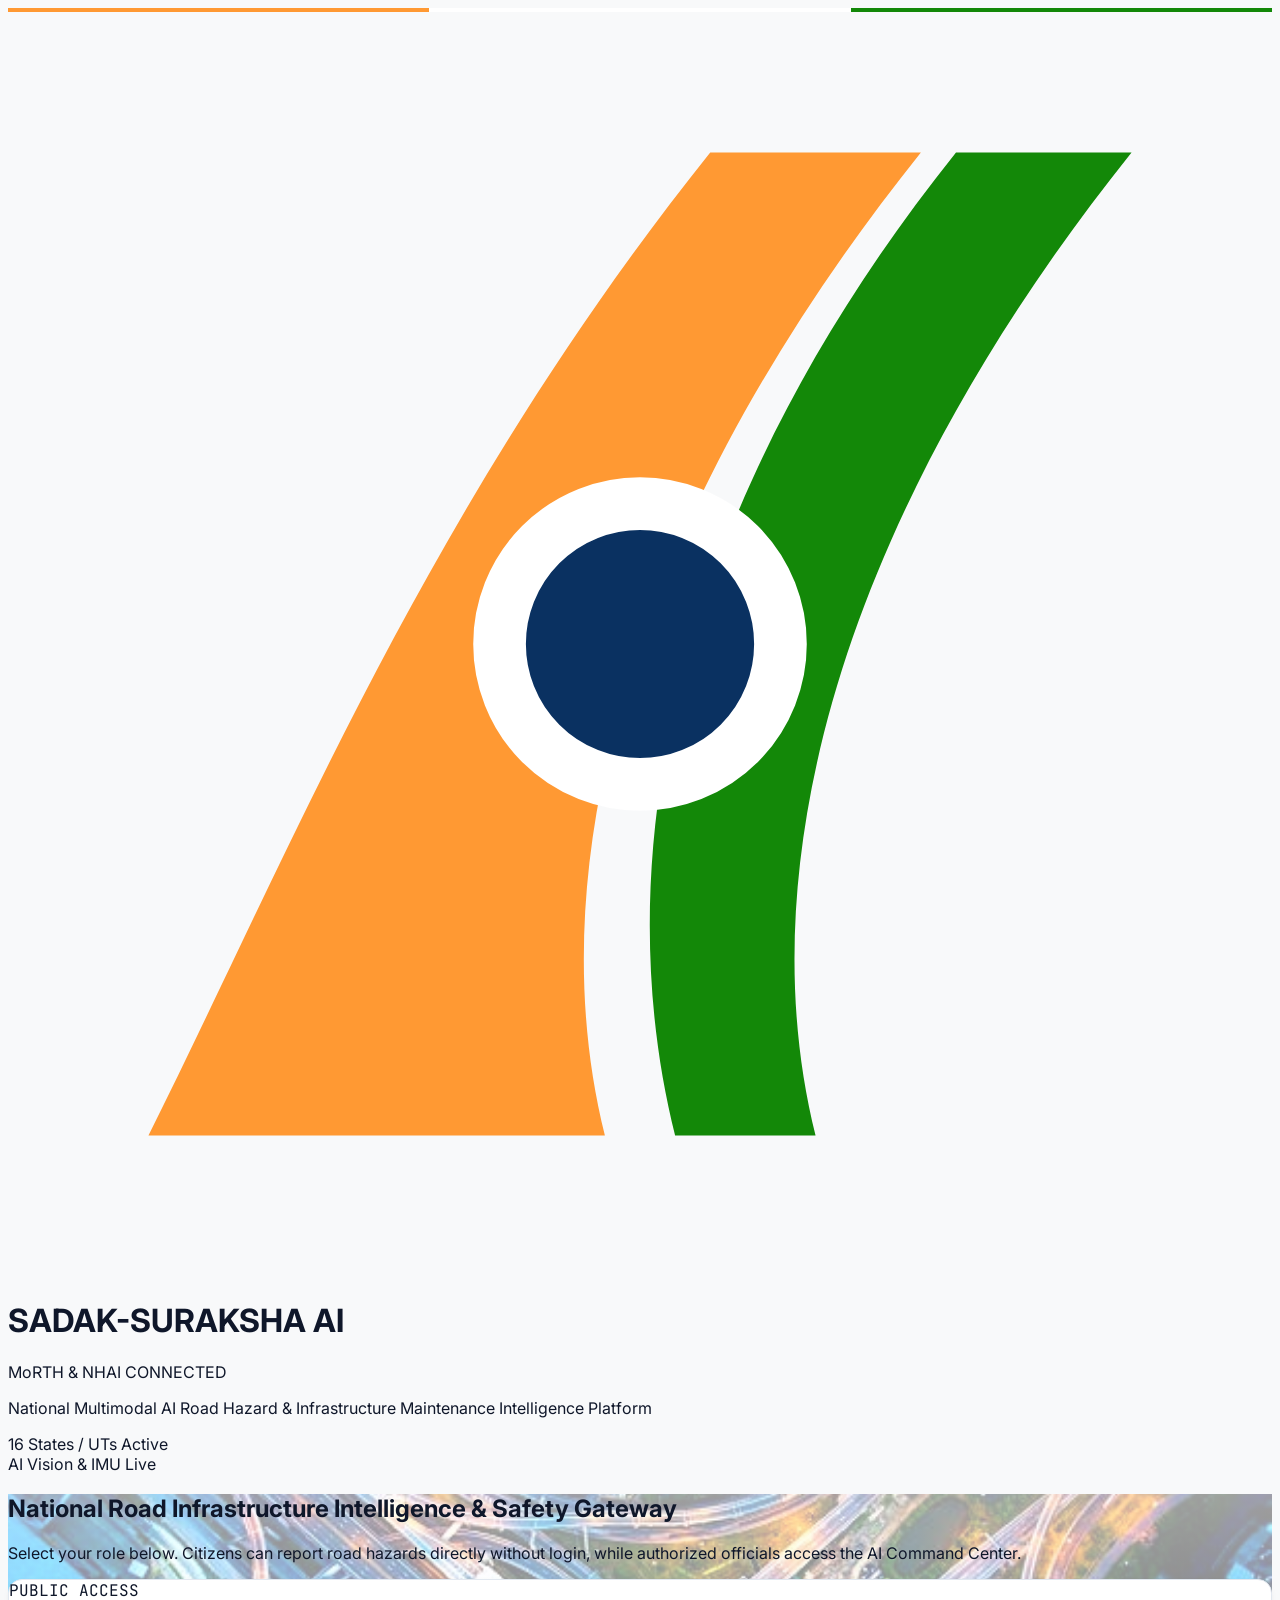
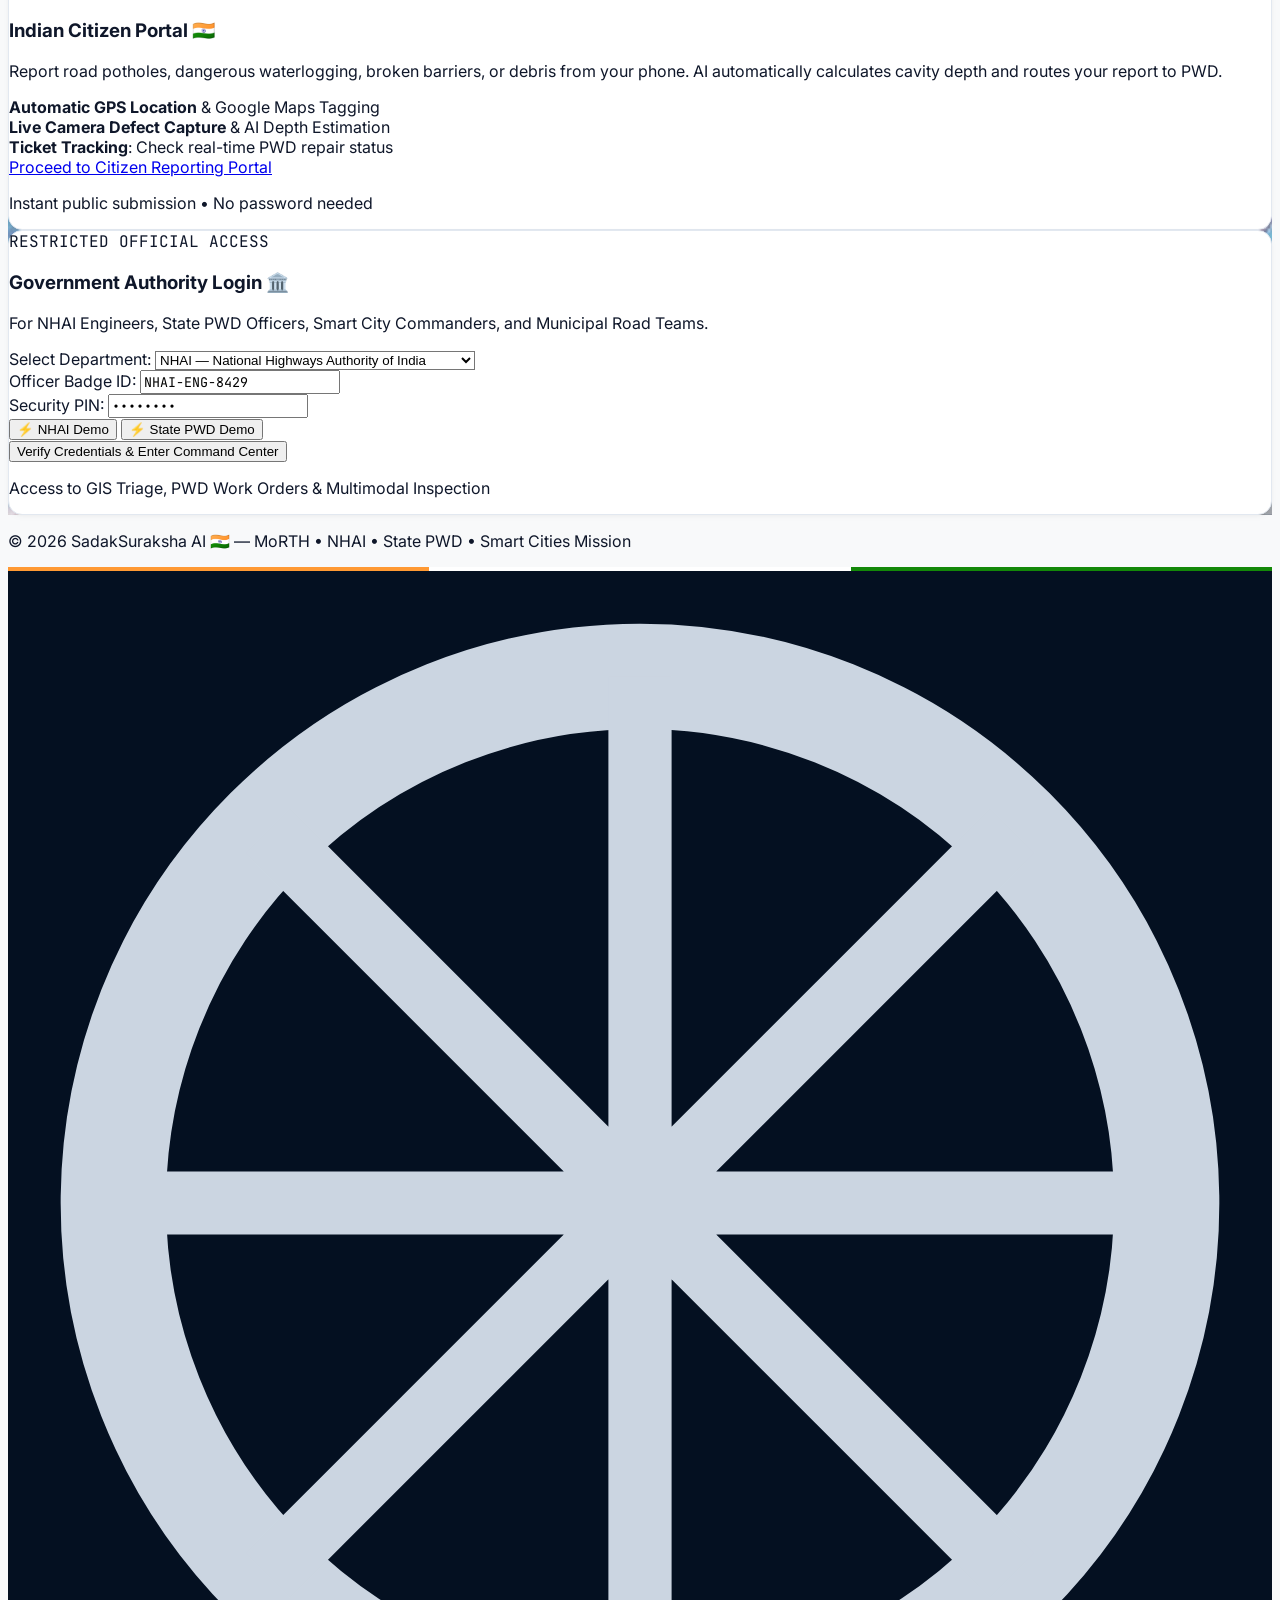
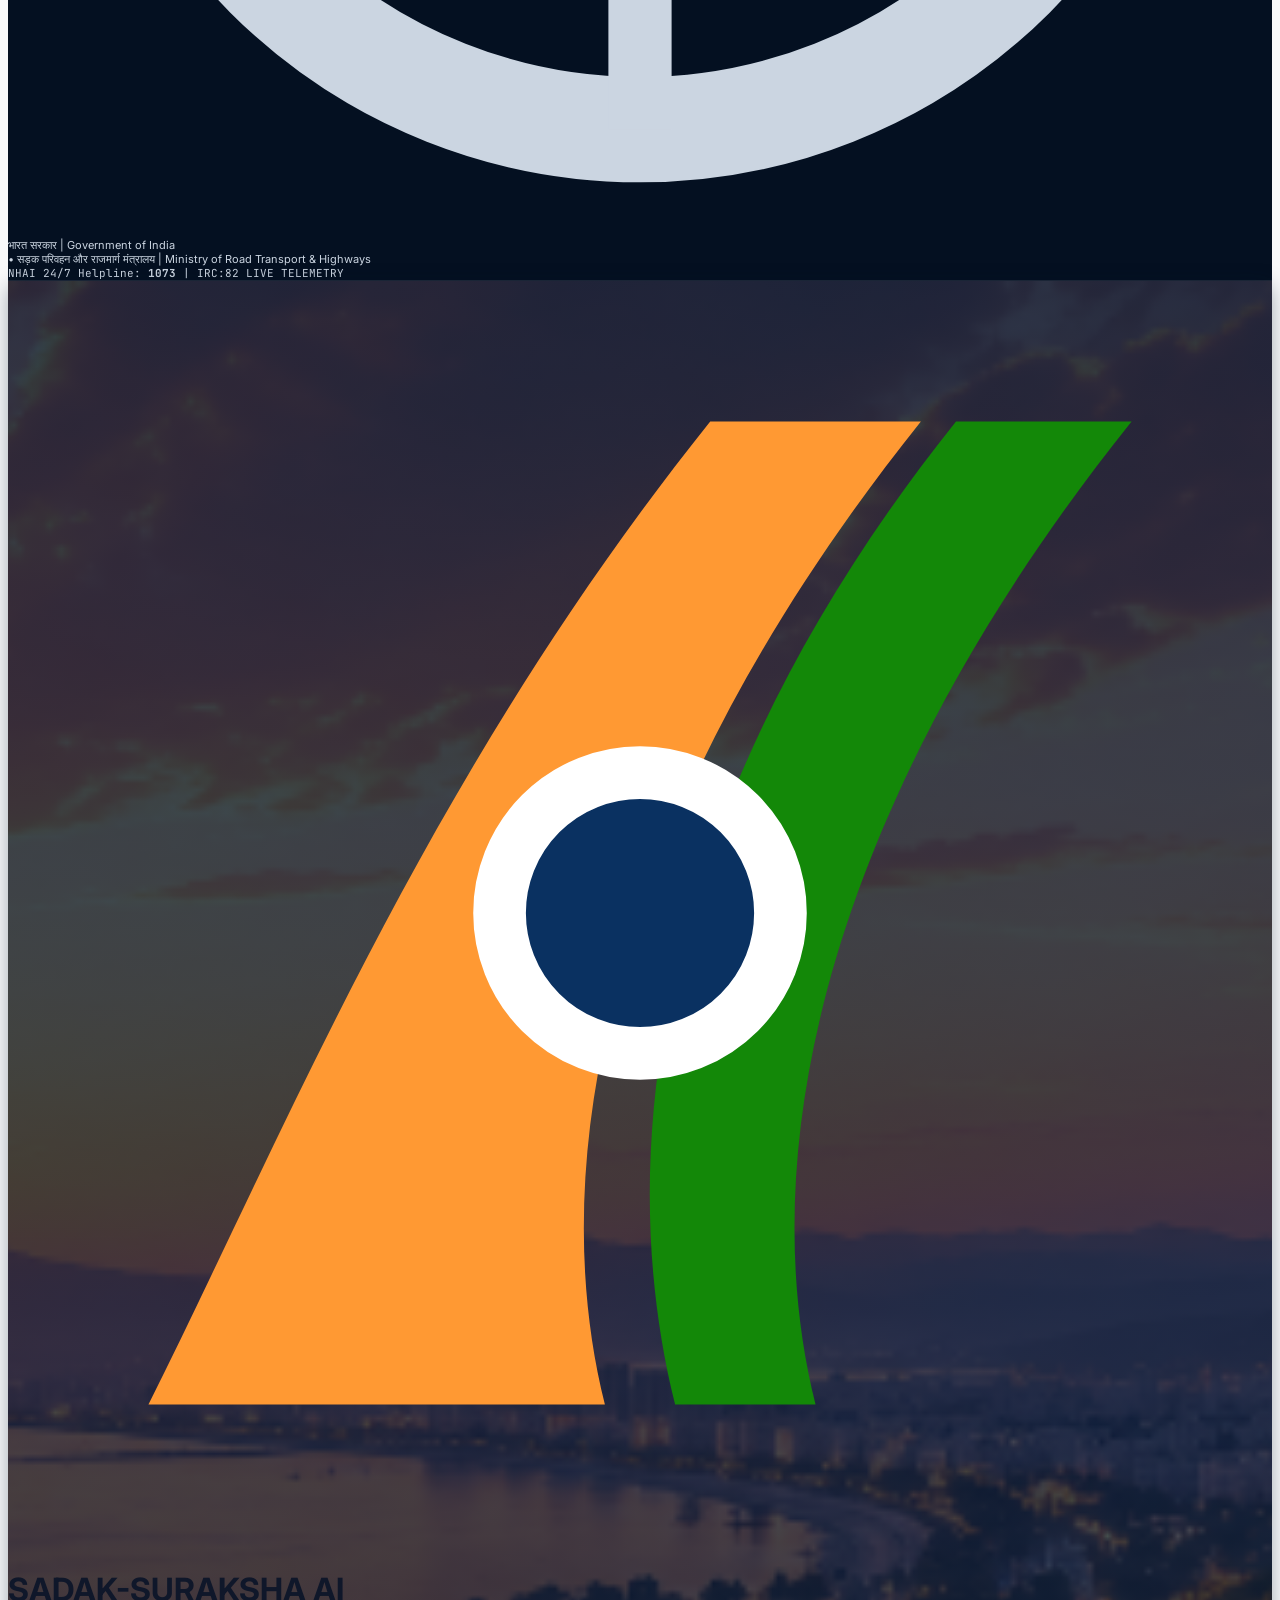
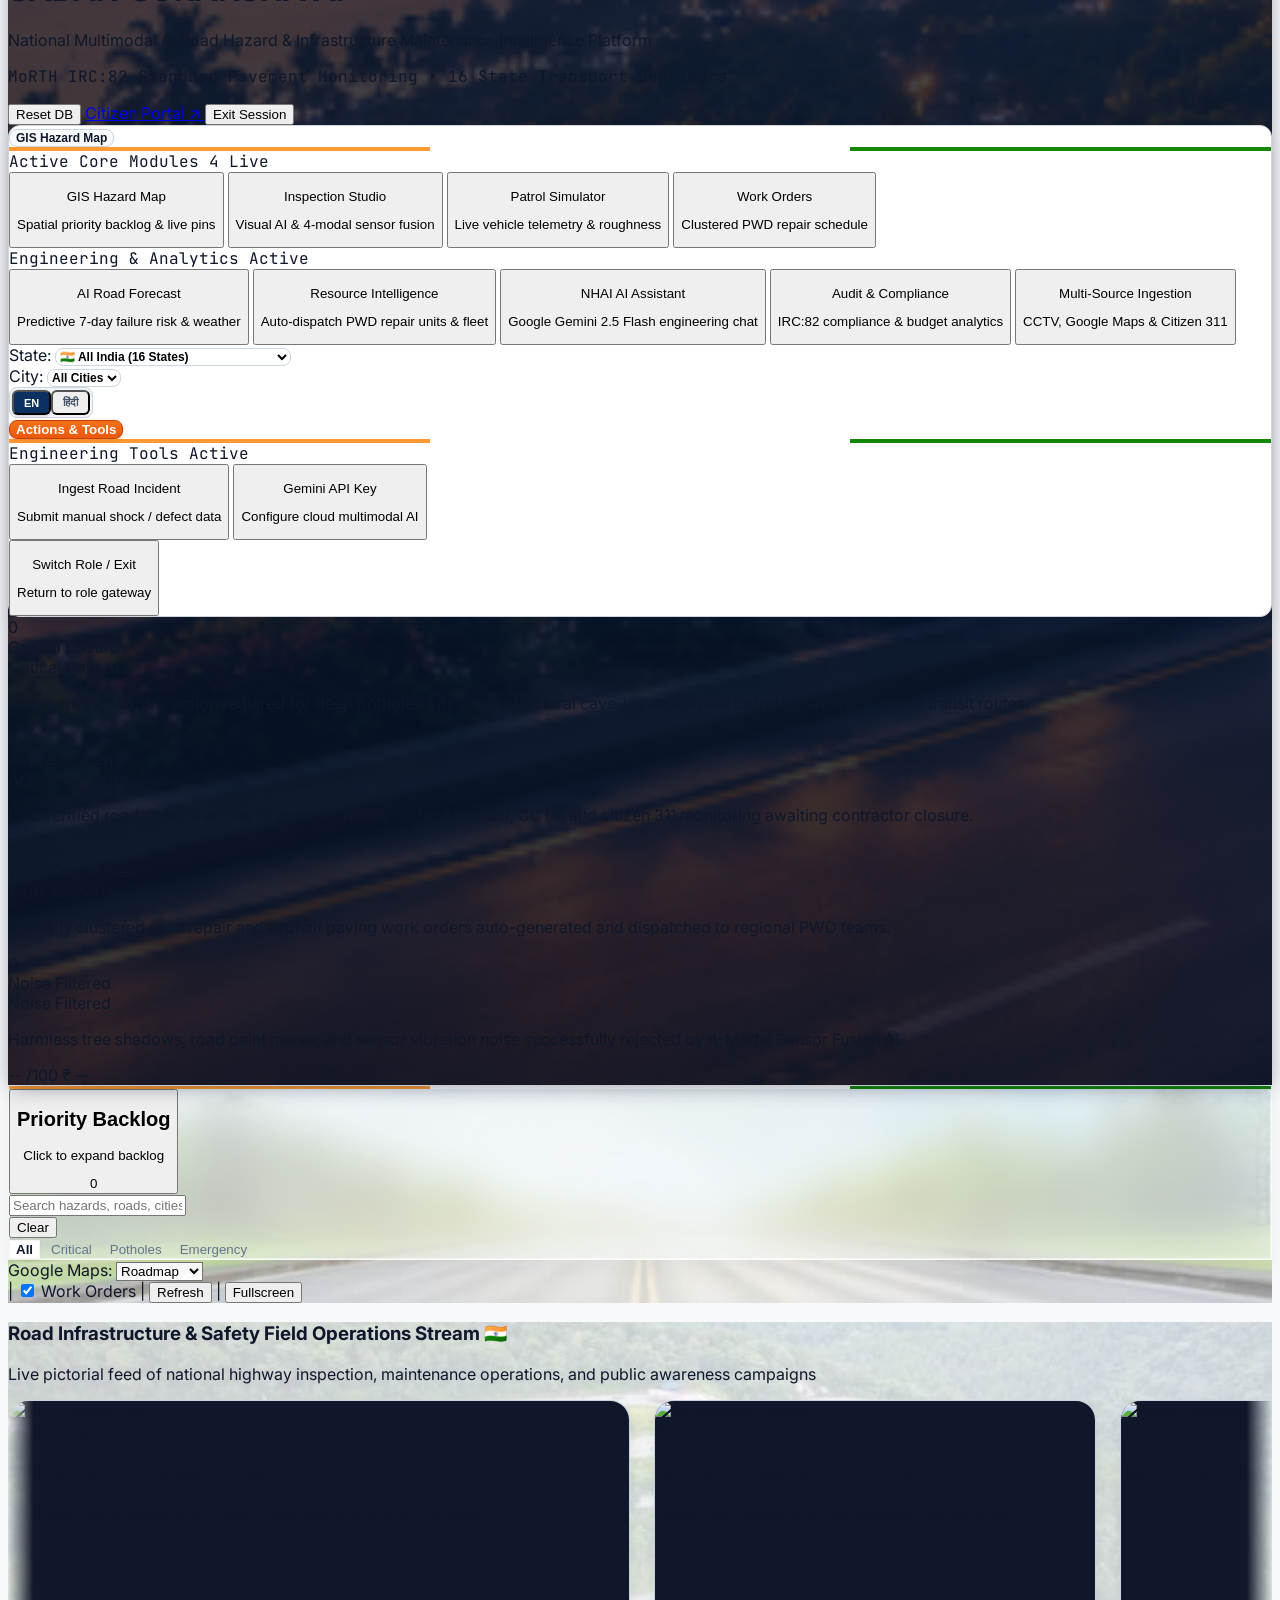
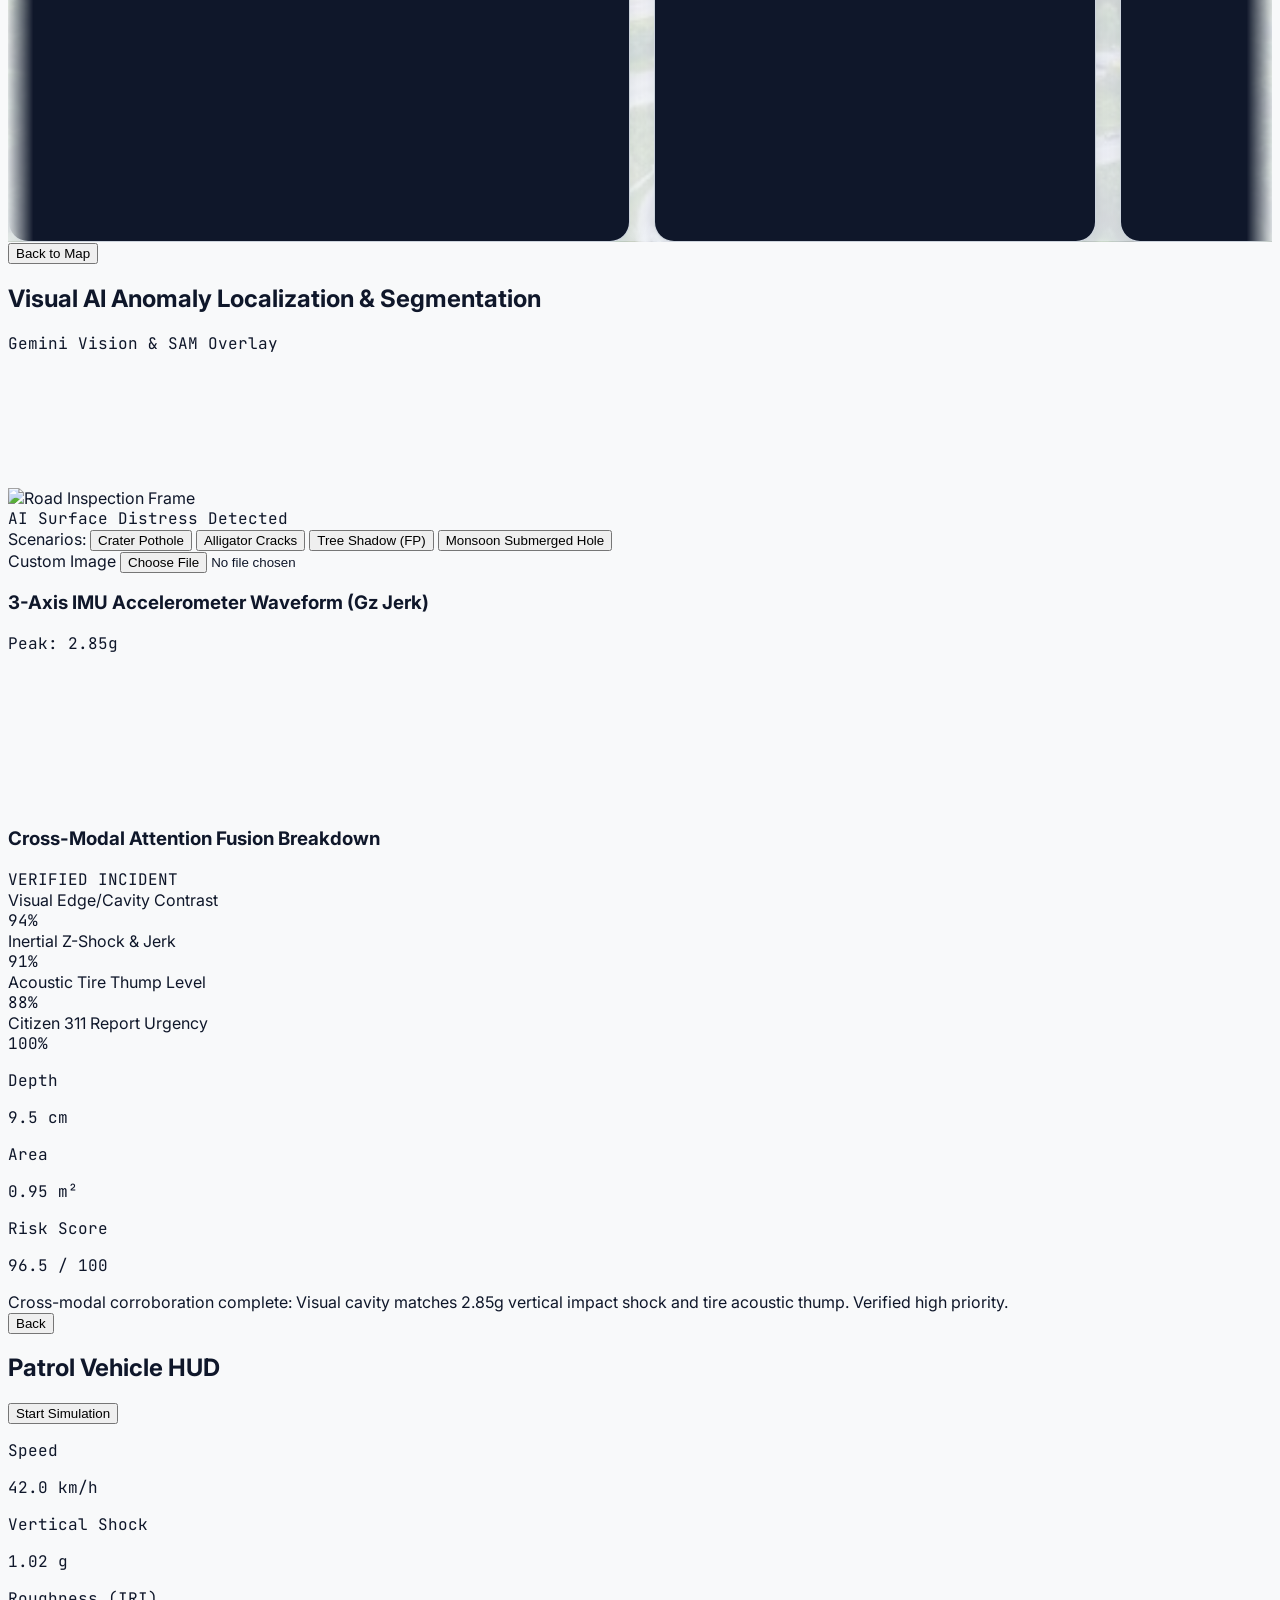
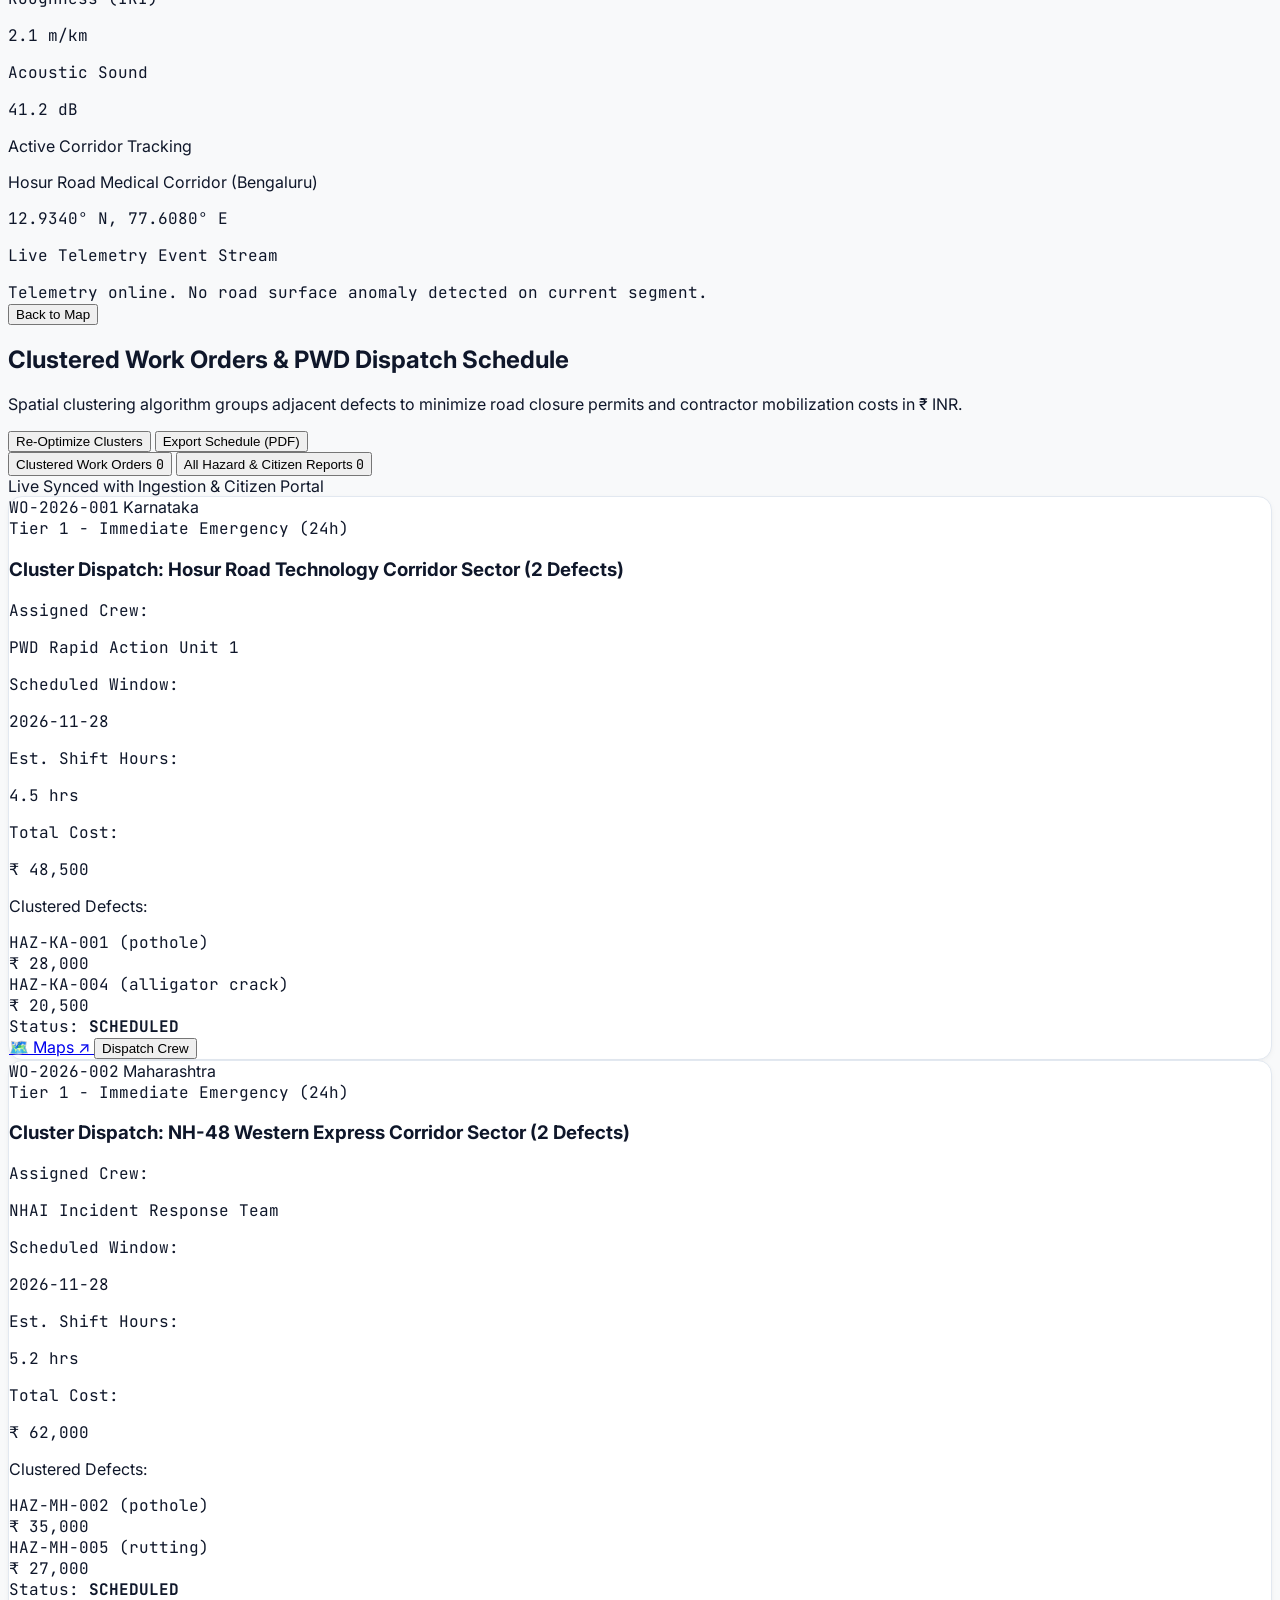
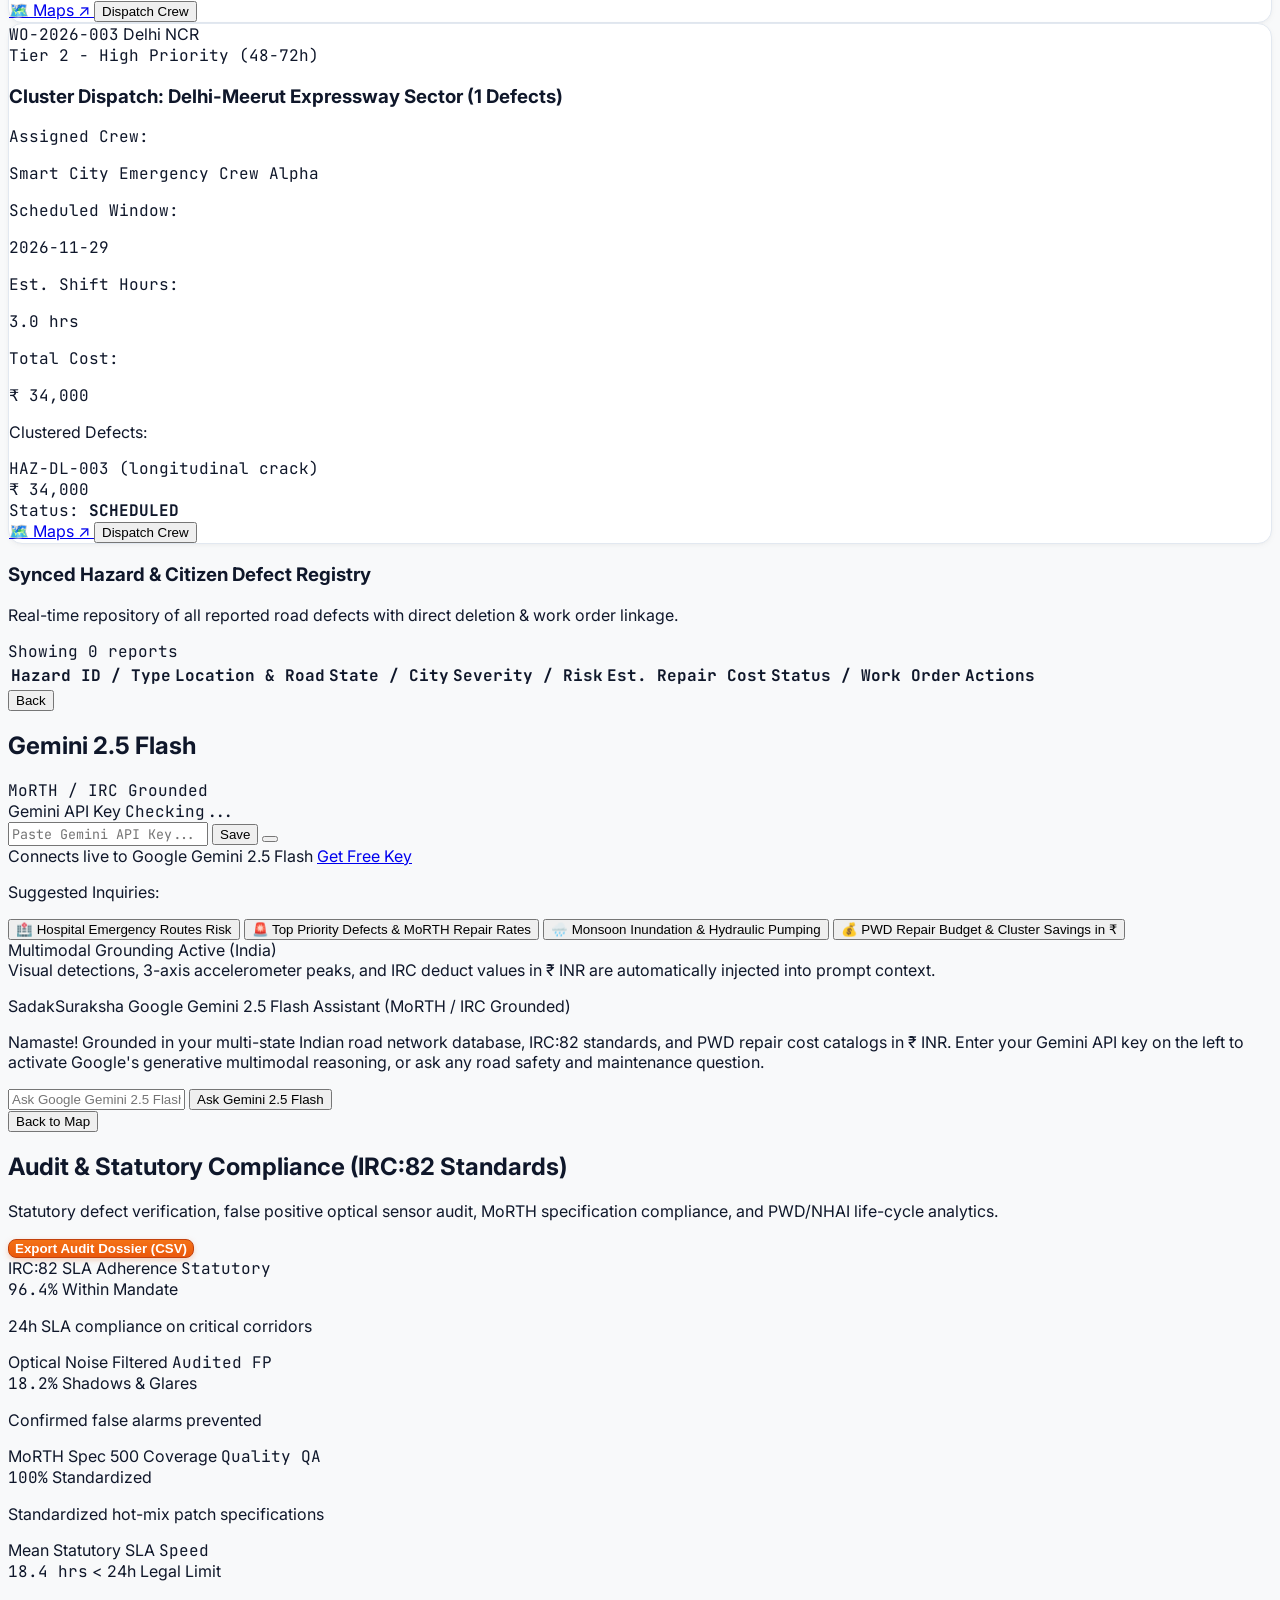
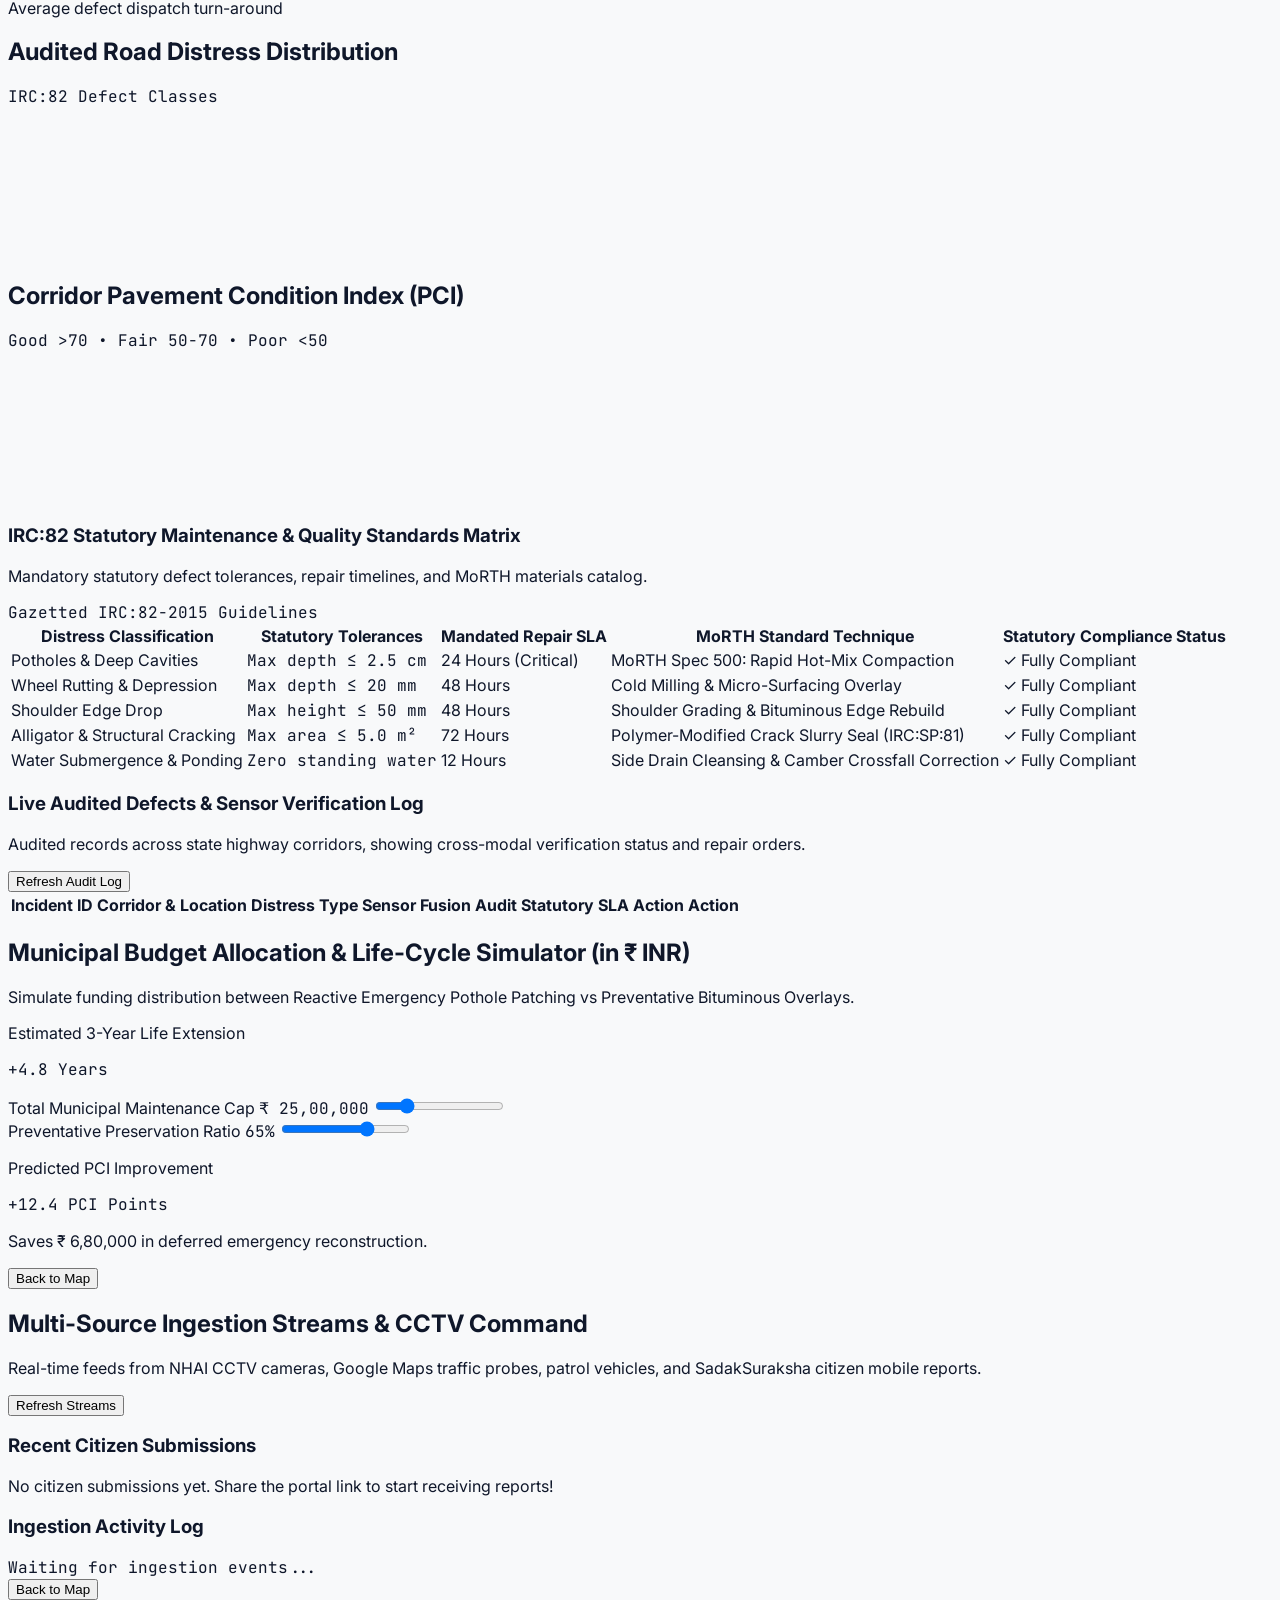
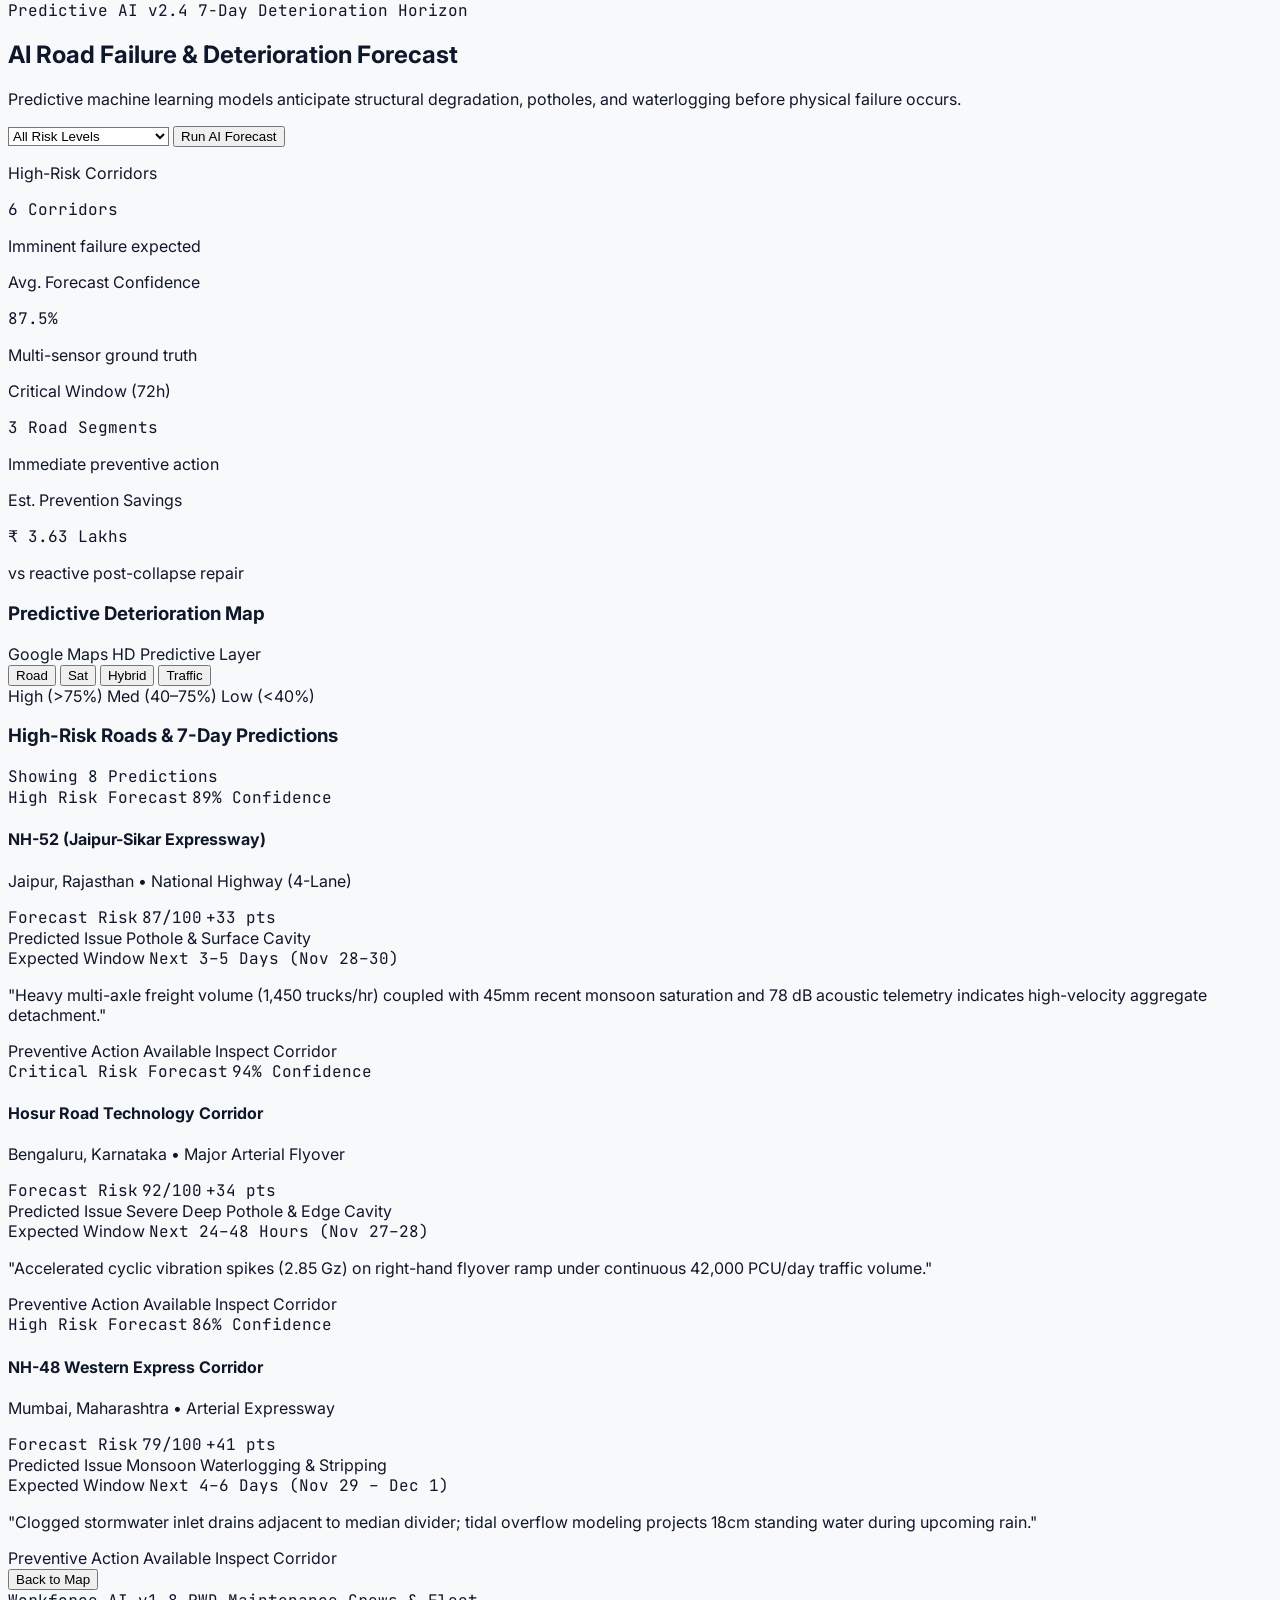
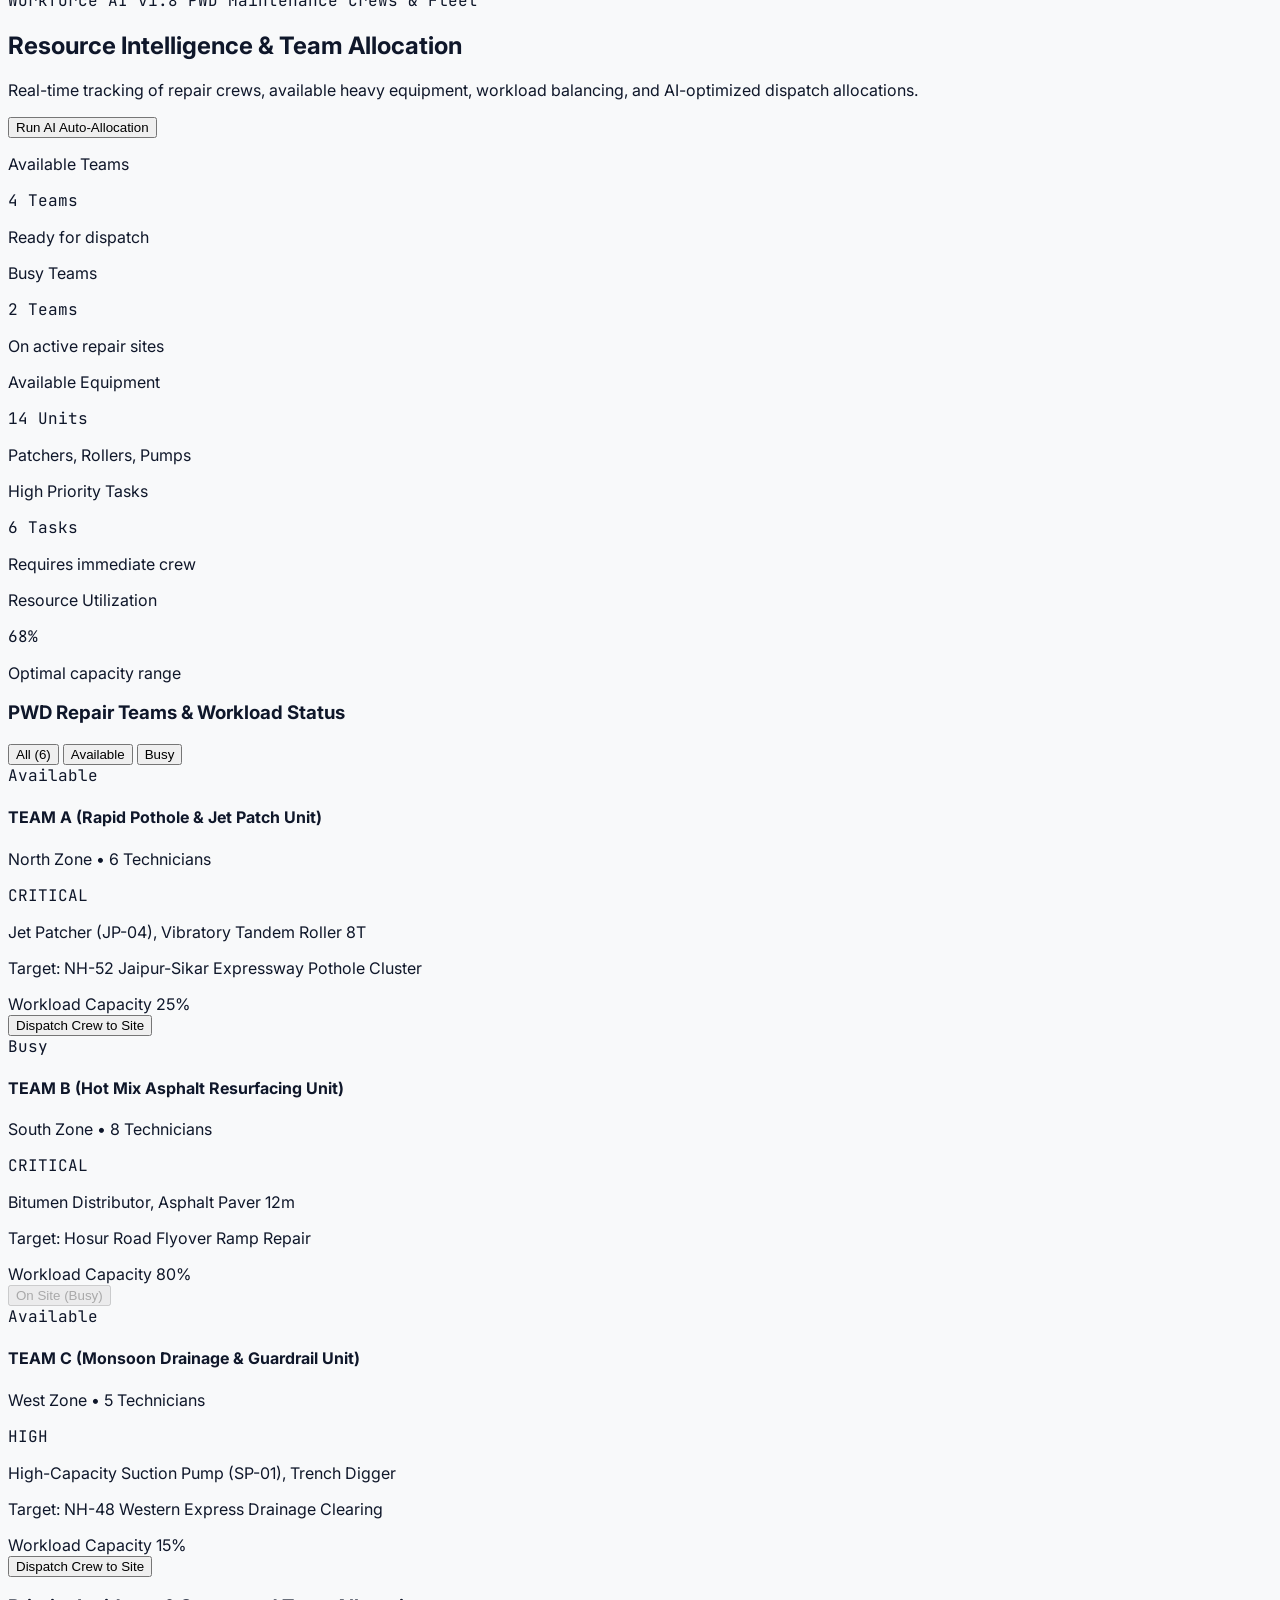
==== commit 3a67d1a9: "Revert "fix(html-structure): close unclosed view-backlog and header divs to unblock all tab views re" ====
--- a/frontend/index.html
+++ b/frontend/index.html
@@ -320,14 +320,10 @@
         </div>
 
         <!-- Quick Executive Actions & Stats -->
-          <button type="button" onclick="if(confirm('Are you sure you want to reset and empty all hazards for a fresh start?')) resetCitizenDatabase();" class="flex items-center gap-1.5 px-3 py-2 rounded-lg bg-white/10 hover:bg-white/15 border border-white/20 text-white text-xs font-bold transition-all shadow-sm cursor-pointer" title="Empty all hazards and start fresh">
+        <div class="flex items-center gap-3 ml-auto">
+          <button type="button" onclick="if(confirm('Are you sure you want to reset and empty all citizen complaints for a fresh start?')) resetCitizenDatabase();" class="flex items-center gap-1.5 px-3 py-2 rounded-lg bg-white/10 hover:bg-white/15 border border-white/20 text-white text-xs font-bold transition-all shadow-sm cursor-pointer" title="Empty citizen complaints and start fresh">
             <i data-lucide="rotate-ccw" class="w-3.5 h-3.5 text-cyan-400"></i>
             <span class="hidden sm:inline">Reset DB</span>
-          </button>
-
-          <button type="button" onclick="seedDemoDatabase();" class="flex items-center gap-1.5 px-3 py-2 rounded-lg bg-white/10 hover:bg-white/15 border border-white/20 text-white text-xs font-bold transition-all shadow-sm cursor-pointer" title="Re-populate 95 benchmark demo hazards across 16 states">
-            <i data-lucide="database" class="w-3.5 h-3.5 text-emerald-400"></i>
-            <span class="hidden sm:inline">Seed Demo</span>
           </button>
 
           <a href="/report" target="_blank" class="hidden sm:flex items-center gap-2 px-3.5 py-2 rounded-lg bg-white/10 hover:bg-white/15 border border-white/20 text-white text-xs font-bold transition-all shadow-sm">
@@ -342,6 +338,8 @@
         </div>
 
       </div>
+    </div>
+
 
     <!-- =========================================================
          3. SLEEK ELEVATED NHAI FILTER & CONTROLS DOCK (Sticky / Fixed on Scroll)
@@ -369,11 +367,12 @@
           <div id="nav-dropdown-menu" class="hidden absolute top-full left-0 mt-2 w-80 bg-white border border-slate-300 rounded-xl p-2 z-[1100] space-y-1 shadow-2xl overflow-hidden">
             <div class="tricolor-strip -mx-2 -mt-2 mb-2"></div>
             
-            <div class="flex items-center justify-between px-3 py-1.5 bg-slate-100 rounded-md border border-slate-200">
-              <span class="text-[10px] font-black uppercase tracking-wider text-slate-800 font-mono flex items-center gap-1.5">
-                <i data-lucide="layers" class="w-3.5 h-3.5 text-[#0A3161]"></i> <span data-i18n="tools_heading">Platform Modules</span>
+            <!-- SECTION 1: ACTIVE CORE OPERATIONAL MODULES -->
+            <div class="flex items-center justify-between px-3 py-1.5 bg-emerald-50 rounded-md border border-emerald-200">
+              <span class="text-[10px] font-black uppercase tracking-wider text-emerald-950 font-mono flex items-center gap-1.5">
+                <i data-lucide="check-circle-2" class="w-3.5 h-3.5 text-emerald-700"></i> <span>Active Core Modules</span>
               </span>
-              <span class="text-[9px] bg-[#0A3161] text-white font-mono px-2 py-0.5 rounded-sm font-bold">9 Views</span>
+              <span class="text-[9px] bg-emerald-700 text-white font-mono px-2 py-0.5 rounded-sm font-bold">4 Live</span>
             </div>
 
             <!-- 1. GIS Hazard Map -->
@@ -387,29 +386,7 @@
               </div>
             </button>
 
-            <!-- 2. AI Road Forecast -->
-            <button type="button" onclick="selectNavTab('forecast', 'AI Road Forecast')" class="dropdown-nav-item w-full flex items-center gap-3 p-2 rounded-lg hover:bg-purple-50 border border-transparent hover:border-purple-200 transition-all text-left group cursor-pointer">
-              <div class="w-8 h-8 rounded-md bg-purple-100 border border-purple-300 flex items-center justify-center shrink-0">
-                <i data-lucide="trending-up" class="w-4 h-4 text-purple-700"></i>
-              </div>
-              <div>
-                <p data-i18n="nav_forecast" class="text-xs font-bold text-slate-900 leading-none">AI Road Forecast</p>
-                <p data-i18n="nav_forecast_desc" class="text-[11px] text-slate-600 font-medium mt-1">Predictive 7-day failure risk & weather</p>
-              </div>
-            </button>
-
-            <!-- 3. Resource Intelligence -->
-            <button type="button" onclick="selectNavTab('resource-intel', 'Resource Intelligence')" class="dropdown-nav-item w-full flex items-center gap-3 p-2 rounded-lg hover:bg-cyan-50 border border-transparent hover:border-cyan-200 transition-all text-left group cursor-pointer">
-              <div class="w-8 h-8 rounded-md bg-cyan-100 border border-cyan-300 flex items-center justify-center shrink-0">
-                <i data-lucide="cpu" class="w-4 h-4 text-cyan-800"></i>
-              </div>
-              <div>
-                <p data-i18n="nav_resource" class="text-xs font-bold text-slate-900 leading-none">Resource Intelligence</p>
-                <p data-i18n="nav_resource_desc" class="text-[11px] text-slate-600 font-medium mt-1">Auto-dispatch PWD repair units & fleet</p>
-              </div>
-            </button>
-
-            <!-- 4. Inspection Studio -->
+            <!-- 2. Inspection Studio -->
             <button type="button" onclick="selectNavTab('studio', 'Inspection Studio')" class="dropdown-nav-item w-full flex items-center gap-3 p-2 rounded-lg hover:bg-blue-50 border border-transparent hover:border-blue-200 transition-all text-left group cursor-pointer">
               <div class="w-8 h-8 rounded-md bg-blue-100 border border-blue-300 flex items-center justify-center shrink-0">
                 <i data-lucide="scan" class="w-4 h-4 text-[#0A3161]"></i>
@@ -420,7 +397,7 @@
               </div>
             </button>
 
-            <!-- 5. Patrol Simulator -->
+            <!-- 3. Patrol Simulator -->
             <button type="button" onclick="selectNavTab('patrol', 'Patrol Simulator')" class="dropdown-nav-item w-full flex items-center gap-3 p-2 rounded-lg hover:bg-emerald-50 border border-transparent hover:border-emerald-200 transition-all text-left group cursor-pointer">
               <div class="w-8 h-8 rounded-md bg-emerald-100 border border-emerald-300 flex items-center justify-center shrink-0">
                 <i data-lucide="car" class="w-4 h-4 text-emerald-800"></i>
@@ -431,7 +408,7 @@
               </div>
             </button>
 
-            <!-- 6. Work Orders -->
+            <!-- 4. Work Orders -->
             <button type="button" onclick="selectNavTab('backlog', 'Work Orders')" class="dropdown-nav-item w-full flex items-center gap-3 p-2 rounded-lg hover:bg-orange-50 border border-transparent hover:border-orange-200 transition-all text-left group cursor-pointer">
               <div class="w-8 h-8 rounded-md bg-orange-100 border border-orange-300 flex items-center justify-center shrink-0">
                 <i data-lucide="clipboard-list" class="w-4 h-4 text-orange-700"></i>
@@ -442,36 +419,77 @@
               </div>
             </button>
 
+            <!-- SECTION 2: ENGINEERING & ANALYTICS MODULES -->
+            <div class="my-1 border-t border-slate-200 pt-1"></div>
+            <div class="flex items-center justify-between px-3 py-1.5 bg-slate-100 rounded-md border border-slate-200">
+              <span class="text-[10px] font-black uppercase tracking-wider text-slate-700 font-mono flex items-center gap-1.5">
+                <i data-lucide="layers" class="w-3.5 h-3.5 text-slate-500"></i> <span>Engineering & Analytics</span>
+              </span>
+              <span class="text-[9px] bg-slate-200 text-slate-700 font-mono px-2 py-0.5 rounded-sm font-bold">Active</span>
+            </div>
+
+            <!-- 5. AI Road Forecast -->
+            <button type="button" onclick="selectNavTab('forecast', 'AI Road Forecast')" class="dropdown-nav-item w-full flex items-center justify-between p-2 rounded-lg hover:bg-slate-50 border border-transparent hover:border-slate-200 transition-all text-left group cursor-pointer">
+              <div class="flex items-center gap-3">
+                <div class="w-8 h-8 rounded-md bg-purple-50 border border-purple-200 flex items-center justify-center shrink-0">
+                  <i data-lucide="trending-up" class="w-4 h-4 text-purple-700"></i>
+                </div>
+                <div>
+                  <p data-i18n="nav_forecast" class="text-xs font-bold text-slate-800 leading-none">AI Road Forecast</p>
+                  <p data-i18n="nav_forecast_desc" class="text-[10.5px] text-slate-500 font-medium mt-1">Predictive 7-day failure risk & weather</p>
+                </div>
+              </div>
+            </button>
+
+            <!-- 6. Resource Intelligence -->
+            <button type="button" onclick="selectNavTab('resource-intel', 'Resource Intelligence')" class="dropdown-nav-item w-full flex items-center justify-between p-2 rounded-lg hover:bg-slate-50 border border-transparent hover:border-slate-200 transition-all text-left group cursor-pointer">
+              <div class="flex items-center gap-3">
+                <div class="w-8 h-8 rounded-md bg-cyan-50 border border-cyan-200 flex items-center justify-center shrink-0">
+                  <i data-lucide="cpu" class="w-4 h-4 text-cyan-800"></i>
+                </div>
+                <div>
+                  <p data-i18n="nav_resource" class="text-xs font-bold text-slate-800 leading-none">Resource Intelligence</p>
+                  <p data-i18n="nav_resource_desc" class="text-[10.5px] text-slate-500 font-medium mt-1">Auto-dispatch PWD repair units & fleet</p>
+                </div>
+              </div>
+            </button>
+
             <!-- 7. Gemini AI Assistant -->
-            <button type="button" onclick="selectNavTab('copilot', 'Gemini AI Assistant')" class="dropdown-nav-item w-full flex items-center gap-3 p-2 rounded-lg hover:bg-purple-50 border border-transparent hover:border-purple-200 transition-all text-left group cursor-pointer">
-              <div class="w-8 h-8 rounded-md bg-purple-100 border border-purple-300 flex items-center justify-center shrink-0">
-                <i data-lucide="sparkles" class="w-4 h-4 text-purple-800"></i>
-              </div>
-              <div>
-                <p data-i18n="nav_copilot" class="text-xs font-bold text-slate-900 leading-none">Gemini AI Assistant</p>
-                <p data-i18n="nav_copilot_desc" class="text-[11px] text-slate-600 font-medium mt-1">Google Gemini 2.5 Flash engineering chat</p>
+            <button type="button" onclick="selectNavTab('copilot', 'NHAI AI Assistant')" class="dropdown-nav-item w-full flex items-center justify-between p-2 rounded-lg hover:bg-slate-50 border border-transparent hover:border-slate-200 transition-all text-left group cursor-pointer">
+              <div class="flex items-center gap-3">
+                <div class="w-8 h-8 rounded-md bg-purple-50 border border-purple-200 flex items-center justify-center shrink-0">
+                  <i data-lucide="sparkles" class="w-4 h-4 text-purple-800"></i>
+                </div>
+                <div>
+                  <p data-i18n="nav_copilot" class="text-xs font-bold text-slate-800 leading-none">NHAI AI Assistant</p>
+                  <p data-i18n="nav_copilot_desc" class="text-[10.5px] text-slate-500 font-medium mt-1">Google Gemini 2.5 Flash engineering chat</p>
+                </div>
               </div>
             </button>
 
-            <!-- 8. Analytics & Reports -->
-            <button type="button" onclick="selectNavTab('analytics', 'Analytics & Reports')" class="dropdown-nav-item w-full flex items-center gap-3 p-2 rounded-lg hover:bg-emerald-50 border border-transparent hover:border-emerald-200 transition-all text-left group cursor-pointer">
-              <div class="w-8 h-8 rounded-md bg-emerald-100 border border-emerald-300 flex items-center justify-center shrink-0">
-                <i data-lucide="bar-chart-3" class="w-4 h-4 text-emerald-800"></i>
-              </div>
-              <div>
-                <p data-i18n="nav_audit" class="text-xs font-bold text-slate-900 leading-none">Analytics & Reports</p>
-                <p data-i18n="nav_audit_desc" class="text-[11px] text-slate-600 font-medium mt-1">Defect distribution & cost charts</p>
+            <!-- 8. Audit & Compliance -->
+            <button type="button" onclick="selectNavTab('analytics', 'Audit & Compliance')" class="dropdown-nav-item w-full flex items-center justify-between p-2 rounded-lg hover:bg-slate-50 border border-transparent hover:border-slate-200 transition-all text-left group cursor-pointer">
+              <div class="flex items-center gap-3">
+                <div class="w-8 h-8 rounded-md bg-emerald-50 border border-emerald-200 flex items-center justify-center shrink-0">
+                  <i data-lucide="shield-check" class="w-4 h-4 text-emerald-800"></i>
+                </div>
+                <div>
+                  <p data-i18n="nav_audit" class="text-xs font-bold text-slate-800 leading-none">Audit & Compliance</p>
+                  <p data-i18n="nav_audit_desc" class="text-[10.5px] text-slate-500 font-medium mt-1">IRC:82 compliance & budget analytics</p>
+                </div>
               </div>
             </button>
 
-            <!-- 9. Ingestion -->
-            <button type="button" onclick="selectNavTab('ingestion', 'Multi-Source Ingestion')" class="dropdown-nav-item w-full flex items-center gap-3 p-2 rounded-lg hover:bg-orange-50 border border-transparent hover:border-orange-200 transition-all text-left group cursor-pointer">
-              <div class="w-8 h-8 rounded-md bg-orange-100 border border-orange-200 flex items-center justify-center shrink-0">
-                <i data-lucide="radio-tower" class="w-4 h-4 text-orange-700"></i>
-              </div>
-              <div>
-                <p data-i18n="nav_live_data" class="text-xs font-bold text-slate-900 leading-none">Multi-Source Ingestion</p>
-                <p data-i18n="nav_live_data_desc" class="text-[11px] text-slate-600 font-medium mt-1">CCTV, Google Maps & Citizen 311</p>
+            <!-- 9. Multi-Source Ingestion -->
+            <button type="button" onclick="selectNavTab('ingestion', 'Multi-Source Ingestion')" class="dropdown-nav-item w-full flex items-center justify-between p-2 rounded-lg hover:bg-slate-50 border border-transparent hover:border-slate-200 transition-all text-left group cursor-pointer">
+              <div class="flex items-center gap-3">
+                <div class="w-8 h-8 rounded-md bg-orange-50 border border-orange-200 flex items-center justify-center shrink-0">
+                  <i data-lucide="radio-tower" class="w-4 h-4 text-orange-700"></i>
+                </div>
+                <div>
+                  <p data-i18n="nav_live_data" class="text-xs font-bold text-slate-800 leading-none">Multi-Source Ingestion</p>
+                  <p data-i18n="nav_live_data_desc" class="text-[10.5px] text-slate-500 font-medium mt-1">CCTV, Google Maps & Citizen 311</p>
+                </div>
               </div>
             </button>
           </div>
@@ -596,7 +614,7 @@
               <i data-lucide="tv" class="w-5 h-5 md:w-6 md:h-6 text-white"></i>
             </div>
             <div>
-              <div id="kpi-critical" class="text-lg md:text-xl lg:text-2xl font-black text-white font-sans leading-none tracking-tight drop-shadow-md">93</div>
+              <div id="kpi-critical" class="text-lg md:text-xl lg:text-2xl font-black text-white font-sans leading-none tracking-tight drop-shadow-md">0</div>
               <div class="text-xs md:text-sm font-bold text-white mt-1 tracking-wide drop-shadow-xs flex items-center gap-1">
                 <span data-i18n="kpi_critical_hazards">Critical Hazards</span>
                 <i data-lucide="info" class="w-3 h-3 text-white/70 group-hover:text-amber-300 transition-colors"></i>
@@ -622,7 +640,7 @@
               <i data-lucide="traffic-cone" class="w-5 h-5 md:w-6 md:h-6 text-white"></i>
             </div>
             <div>
-              <div id="kpi-total" class="text-lg md:text-xl lg:text-2xl font-black text-white font-sans leading-none tracking-tight drop-shadow-md">362</div>
+              <div id="kpi-total" class="text-lg md:text-xl lg:text-2xl font-black text-white font-sans leading-none tracking-tight drop-shadow-md">0</div>
               <div class="text-xs md:text-sm font-bold text-white mt-1 tracking-wide drop-shadow-xs flex items-center gap-1">
                 <span data-i18n="kpi_active_incidents">Active Incidents</span>
                 <i data-lucide="info" class="w-3 h-3 text-white/70 group-hover:text-amber-300 transition-colors"></i>
@@ -648,7 +666,7 @@
               <i data-lucide="layers" class="w-5 h-5 md:w-6 md:h-6 text-white"></i>
             </div>
             <div>
-              <div id="kpi-work-orders" class="text-lg md:text-xl lg:text-2xl font-black text-white font-sans leading-none tracking-tight drop-shadow-md">222</div>
+              <div id="kpi-work-orders" class="text-lg md:text-xl lg:text-2xl font-black text-white font-sans leading-none tracking-tight drop-shadow-md">0</div>
               <div class="text-xs md:text-sm font-bold text-white mt-1 tracking-wide drop-shadow-xs flex items-center gap-1">
                 <span data-i18n="kpi_work_dispatches">Work Dispatches</span>
                 <i data-lucide="info" class="w-3 h-3 text-white/70 group-hover:text-amber-300 transition-colors"></i>
@@ -705,9 +723,9 @@
         <span id="kpi-pci" class="hidden">-- /100</span>
         <span id="kpi-cost" class="hidden">₹ --</span>
 
+
       </div>
     </div>
-  </div>
   </header>
 
 
@@ -742,17 +760,23 @@
                 </div>
               </div>
               <div class="flex items-center gap-2">
-                <span id="feed-count" class="text-xs bg-white/70 backdrop-blur-xs text-slate-800 font-semibold px-2.5 py-0.5 rounded-full border border-white/80">362 active</span>
+                <span id="feed-count" class="text-xs bg-white/70 backdrop-blur-xs text-slate-800 font-semibold px-2.5 py-0.5 rounded-full border border-white/80">0</span>
                 <i data-lucide="chevron-down" id="feed-dropdown-chevron" class="w-4 h-4 text-slate-500 transition-transform duration-200"></i>
               </div>
             </button>
 
             <!-- Dropdown Collapsible Content (Translucent Highway Tint) -->
             <div id="priority-feed-content" class="hidden flex-col gap-3 p-3.5 bg-white/20 backdrop-blur-xs max-h-[480px]">
-              <!-- Clean Translucent Search Bar -->
-              <div class="relative">
-                <input type="text" id="hazard-search-input" data-i18n-placeholder="feed_search_ph" placeholder="Search hazards, roads, cities..." oninput="handleSearchFilter(this.value)" class="w-full bg-white/70 focus:bg-white/95 backdrop-blur-xs border border-white/80 focus:border-white rounded-lg pl-8 pr-3 py-1.5 text-xs text-slate-800 placeholder:text-slate-500 focus:outline-none focus:ring-2 focus:ring-slate-400/20 transition-all shadow-2xs">
-                <i data-lucide="search" class="w-3.5 h-3.5 text-slate-500 absolute left-2.5 top-2.5"></i>
+              <!-- Clean Translucent Search Bar + Clear Priority Backlog Action -->
+              <div class="flex items-center gap-1.5">
+                <div class="relative flex-1">
+                  <input type="text" id="hazard-search-input" data-i18n-placeholder="feed_search_ph" placeholder="Search hazards, roads, cities..." oninput="handleSearchFilter(this.value)" class="w-full bg-white/70 focus:bg-white/95 backdrop-blur-xs border border-white/80 focus:border-white rounded-lg pl-8 pr-3 py-1.5 text-xs text-slate-800 placeholder:text-slate-500 focus:outline-none focus:ring-2 focus:ring-slate-400/20 transition-all shadow-2xs">
+                  <i data-lucide="search" class="w-3.5 h-3.5 text-slate-500 absolute left-2.5 top-2.5"></i>
+                </div>
+                <button type="button" onclick="clearPriorityBacklog()" title="Delete / Clear visible Priority Backlog" class="flex items-center gap-1 px-2.5 py-1.5 rounded-lg text-[11px] font-bold bg-rose-50/90 hover:bg-rose-100 text-rose-800 border border-rose-300 shadow-2xs transition-colors cursor-pointer shrink-0">
+                  <i data-lucide="trash-2" class="w-3.5 h-3.5 text-rose-700"></i>
+                  <span>Clear</span>
+                </button>
               </div>
 
               <!-- Segmented Translucent Filter Control -->
@@ -957,16 +981,14 @@
                 <i data-lucide="eye" class="w-4 h-4 text-black"></i> Visual AI Anomaly Localization & Segmentation
               </h2>
             </div>
-            <span id="studio-active-ai-badge" class="text-xs font-mono text-emerald-950 bg-emerald-50 border border-emerald-300 font-bold px-2.5 py-0.5 rounded-full flex items-center gap-1.5 shadow-xs">
-              <span class="w-2 h-2 rounded-full bg-emerald-500 animate-pulse"></span>
-              SmartCity YOLO 5-Hazard (Port 8001)
+            <span class="text-xs font-mono text-cyan-950 bg-cyan-50 border border-cyan-200 font-bold px-2.5 py-0.5 rounded-full">
+              Gemini Vision & SAM Overlay
             </span>
           </div>
 
           <div class="relative w-full aspect-video bg-slate-900 rounded-xl overflow-hidden border border-slate-300 flex items-center justify-center shadow-inner">
-            <img id="studio-image-display" src="" alt="Road Inspection Frame" class="w-full h-full object-contain">
+            <img id="studio-image-display" src="" alt="Road Inspection Frame" class="w-full h-full object-cover">
             <canvas id="studio-canvas" class="absolute inset-0 w-full h-full pointer-events-none"></canvas>
-            <div id="studio-labels-container" class="absolute inset-0 w-full h-full pointer-events-none overflow-hidden"></div>
             
             <div id="studio-overlay-badge" class="absolute bottom-3 left-3 bg-white/95 backdrop-blur-md border border-slate-200 px-3.5 py-1.5 rounded-xl text-xs font-mono text-black font-bold flex items-center gap-2 shadow-md">
               <i data-lucide="crosshair" class="w-3.5 h-3.5 text-black animate-spin"></i>
@@ -1176,6 +1198,28 @@
             <button onclick="window.print()" class="flex items-center gap-1.5 px-3.5 py-2 rounded-xl text-xs font-black bg-[#FF9933] hover:bg-[#F28500] text-black border border-amber-600 shadow-xs transition-colors cursor-pointer">
               <i data-lucide="printer" class="w-4 h-4"></i> Export Schedule (PDF)
             </button>
+          </div>
+        </div>
+
+        <!-- PWD Sub-Navigation Bar: Toggle between Clustered Work Orders & All Synced Reports -->
+        <div class="flex flex-wrap items-center justify-between gap-3 bg-white border border-slate-200 rounded-2xl p-3 shadow-xs">
+          <div class="flex items-center gap-2">
+            <button id="btn-backlog-tab-orders" onclick="switchBacklogSubTab('orders')" class="flex items-center gap-2 px-4 py-2 rounded-xl text-xs font-black bg-black text-white shadow-xs transition-all cursor-pointer">
+              <i data-lucide="clipboard-list" class="w-4 h-4"></i>
+              <span>Clustered Work Orders</span>
+              <span id="backlog-wo-tab-count" class="px-2 py-0.5 rounded-full text-[10px] font-mono bg-white/20 text-white font-bold">0</span>
+            </button>
+            <button id="btn-backlog-tab-reports" onclick="switchBacklogSubTab('reports')" class="flex items-center gap-2 px-4 py-2 rounded-xl text-xs font-bold bg-slate-100 hover:bg-slate-200 text-slate-800 border border-slate-300 shadow-xs transition-all cursor-pointer">
+              <i data-lucide="inbox" class="w-4 h-4"></i>
+              <span>All Hazard & Citizen Reports</span>
+              <span id="backlog-reports-tab-count" class="px-2 py-0.5 rounded-full text-[10px] font-mono bg-slate-200 text-slate-900 font-bold">0</span>
+            </button>
+          </div>
+          <div class="flex items-center gap-2 text-xs text-slate-600 font-medium">
+            <span class="inline-flex items-center gap-1.5 px-2.5 py-1 rounded-lg bg-emerald-50 text-emerald-800 border border-emerald-200 text-[11px] font-bold">
+              <span class="w-2 h-2 rounded-full bg-emerald-500 animate-pulse"></span>
+              Live Synced with Ingestion & Citizen Portal
+            </span>
           </div>
         </div>
 
@@ -1367,8 +1411,41 @@
                 </button>
               </div>
             </div>
-          </div>
-
+        </div>
+
+        <!-- All Hazard & Citizen Reports Table/Grid Container -->
+        <div id="backlog-reports-container" class="hidden flex flex-col gap-4">
+          <div class="bg-white border border-slate-200 rounded-2xl p-5 shadow-xs overflow-hidden">
+            <div class="flex flex-wrap items-center justify-between gap-3 mb-4 pb-3 border-b border-slate-200">
+              <div>
+                <h3 class="text-sm font-black text-black flex items-center gap-2">
+                  <i data-lucide="list-checks" class="w-4 h-4 text-purple-700"></i> Synced Hazard & Citizen Defect Registry
+                </h3>
+                <p class="text-xs text-slate-600 font-medium mt-0.5">Real-time repository of all reported road defects with direct deletion & work order linkage.</p>
+              </div>
+              <div class="flex items-center gap-2">
+                <span class="text-xs text-slate-700 font-mono font-bold bg-slate-100 border border-slate-300 px-3 py-1 rounded-lg" id="backlog-reports-stats">Showing 0 reports</span>
+              </div>
+            </div>
+            <div class="overflow-x-auto">
+              <table class="w-full text-left border-collapse text-xs">
+                <thead>
+                  <tr class="border-b border-slate-200 bg-slate-50 text-slate-700 font-mono text-[11px]">
+                    <th class="py-3 px-3.5 font-bold">Hazard ID / Type</th>
+                    <th class="py-3 px-3.5 font-bold">Location & Road</th>
+                    <th class="py-3 px-3.5 font-bold">State / City</th>
+                    <th class="py-3 px-3.5 font-bold">Severity / Risk</th>
+                    <th class="py-3 px-3.5 font-bold">Est. Repair Cost</th>
+                    <th class="py-3 px-3.5 font-bold">Status / Work Order</th>
+                    <th class="py-3 px-3.5 font-bold text-right">Actions</th>
+                  </tr>
+                </thead>
+                <tbody id="backlog-reports-table-body" class="divide-y divide-slate-100 font-medium text-slate-800">
+                  <!-- Dynamic rows rendered by app.js -->
+                </tbody>
+              </table>
+            </div>
+          </div>
         </div>
 
       </div>
@@ -1481,44 +1558,208 @@
       </div>
     </div>
 
-    <!-- 6. NETWORK ANALYTICS & BUDGET SIMULATOR TAB (₹ INR) -->
+    <!-- 6. AUDIT & STATUTORY COMPLIANCE (IRC:82 STANDARDS) TAB -->
     <div id="view-analytics" class="tab-view hidden p-6">
       <div class="flex flex-col gap-6">
         
-        <div class="bg-white border border-slate-200 rounded-2xl p-5 flex items-center justify-between text-black shadow-xs">
+        <!-- Header Banner with Navigation & Export Actions -->
+        <div class="bg-white border border-slate-200 rounded-2xl p-5 flex flex-wrap items-center justify-between gap-4 text-black shadow-xs">
           <div class="flex items-center gap-4">
             <button onclick="navigateToHome()" class="flex items-center gap-1.5 px-3 py-1.5 rounded-xl bg-slate-100 hover:bg-slate-200 border border-slate-300 text-xs font-bold text-black transition-colors shrink-0 cursor-pointer" title="Return to GIS Map">
               <i data-lucide="arrow-left" class="w-3.5 h-3.5"></i> Back to Map
             </button>
             <div>
               <h2 class="text-base font-black text-black flex items-center gap-2">
-                <i data-lucide="bar-chart-3" class="w-5 h-5 text-black"></i> Road Network Analytics & Deterioration Forecasts
+                <i data-lucide="shield-check" class="w-5 h-5 text-emerald-700"></i> Audit & Statutory Compliance (IRC:82 Standards)
               </h2>
-              <p class="text-xs text-slate-700 font-medium mt-0.5">Statistical distress breakdown, pavement condition index (PCI) distributions, and IRC lifecycle budget simulations in ₹ INR.</p>
-            </div>
-          </div>
-        </div>
-
+              <p class="text-xs text-slate-700 font-medium mt-0.5">Statutory defect verification, false positive optical sensor audit, MoRTH specification compliance, and PWD/NHAI life-cycle analytics.</p>
+            </div>
+          </div>
+          <div class="flex items-center gap-2">
+            <button onclick="exportAuditComplianceCSV()" type="button" class="nhai-btn-saffron flex items-center gap-1.5 px-3.5 py-2 text-xs font-black rounded-xl cursor-pointer">
+              <i data-lucide="download" class="w-4 h-4"></i> Export Audit Dossier (CSV)
+            </button>
+          </div>
+        </div>
+
+        <!-- 4 Top Audit KPI Summary Cards -->
+        <div class="grid grid-cols-1 sm:grid-cols-2 lg:grid-cols-4 gap-4">
+          <div class="bg-white border border-slate-200 rounded-2xl p-4 shadow-xs flex flex-col justify-between">
+            <div class="flex items-center justify-between">
+              <span class="text-xs font-bold text-slate-600">IRC:82 SLA Adherence</span>
+              <span class="px-2 py-0.5 rounded-full text-[10px] font-mono font-bold bg-emerald-100 text-emerald-900 border border-emerald-300">Statutory</span>
+            </div>
+            <div class="mt-2 flex items-baseline gap-2">
+              <span class="text-2xl font-black font-mono text-slate-900">96.4%</span>
+              <span class="text-xs text-emerald-700 font-bold">Within Mandate</span>
+            </div>
+            <p class="text-[11px] text-slate-500 mt-1">24h SLA compliance on critical corridors</p>
+          </div>
+
+          <div class="bg-white border border-slate-200 rounded-2xl p-4 shadow-xs flex flex-col justify-between">
+            <div class="flex items-center justify-between">
+              <span class="text-xs font-bold text-slate-600">Optical Noise Filtered</span>
+              <span class="px-2 py-0.5 rounded-full text-[10px] font-mono font-bold bg-blue-100 text-blue-900 border border-blue-300">Audited FP</span>
+            </div>
+            <div class="mt-2 flex items-baseline gap-2">
+              <span id="audit-fp-count" class="text-2xl font-black font-mono text-blue-800">18.2%</span>
+              <span class="text-xs text-blue-700 font-bold">Shadows & Glares</span>
+            </div>
+            <p class="text-[11px] text-slate-500 mt-1">Confirmed false alarms prevented</p>
+          </div>
+
+          <div class="bg-white border border-slate-200 rounded-2xl p-4 shadow-xs flex flex-col justify-between">
+            <div class="flex items-center justify-between">
+              <span class="text-xs font-bold text-slate-600">MoRTH Spec 500 Coverage</span>
+              <span class="px-2 py-0.5 rounded-full text-[10px] font-mono font-bold bg-purple-100 text-purple-900 border border-purple-300">Quality QA</span>
+            </div>
+            <div class="mt-2 flex items-baseline gap-2">
+              <span class="text-2xl font-black font-mono text-purple-900">100%</span>
+              <span class="text-xs text-purple-700 font-bold">Standardized</span>
+            </div>
+            <p class="text-[11px] text-slate-500 mt-1">Standardized hot-mix patch specifications</p>
+          </div>
+
+          <div class="bg-white border border-slate-200 rounded-2xl p-4 shadow-xs flex flex-col justify-between">
+            <div class="flex items-center justify-between">
+              <span class="text-xs font-bold text-slate-600">Mean Statutory SLA</span>
+              <span class="px-2 py-0.5 rounded-full text-[10px] font-mono font-bold bg-amber-100 text-amber-900 border border-amber-300">Speed</span>
+            </div>
+            <div class="mt-2 flex items-baseline gap-2">
+              <span class="text-2xl font-black font-mono text-amber-900">18.4 hrs</span>
+              <span class="text-xs text-emerald-700 font-bold">&lt; 24h Legal Limit</span>
+            </div>
+            <p class="text-[11px] text-slate-500 mt-1">Average defect dispatch turn-around</p>
+          </div>
+        </div>
+
+        <!-- 2 Chart Cards -->
         <div class="grid grid-cols-1 lg:grid-cols-12 gap-6">
         
           <div class="lg:col-span-6 bg-white border border-slate-200 rounded-2xl p-5 flex flex-col gap-4 text-black shadow-xs">
-            <h2 class="text-sm font-black text-black uppercase tracking-wider flex items-center gap-2">
-              <i data-lucide="pie-chart" class="w-4 h-4 text-black"></i> Road Hazard Type Distribution
-            </h2>
+            <div class="flex items-center justify-between border-b border-slate-100 pb-2">
+              <h2 class="text-sm font-black text-black uppercase tracking-wider flex items-center gap-2">
+                <i data-lucide="pie-chart" class="w-4 h-4 text-black"></i> Audited Road Distress Distribution
+              </h2>
+              <span class="text-[11px] text-slate-500 font-bold font-mono">IRC:82 Defect Classes</span>
+            </div>
             <div class="h-64 flex items-center justify-center">
               <canvas id="hazard-dist-chart"></canvas>
             </div>
           </div>
 
           <div class="lg:col-span-6 bg-white border border-slate-200 rounded-2xl p-5 flex flex-col gap-4 text-black shadow-xs">
-            <h2 class="text-sm font-black text-black uppercase tracking-wider flex items-center gap-2">
-              <i data-lucide="activity" class="w-4 h-4 text-black"></i> Road Segment IRC / PCI Health
-            </h2>
+            <div class="flex items-center justify-between border-b border-slate-100 pb-2">
+              <h2 class="text-sm font-black text-black uppercase tracking-wider flex items-center gap-2">
+                <i data-lucide="activity" class="w-4 h-4 text-black"></i> Corridor Pavement Condition Index (PCI)
+              </h2>
+              <span class="text-[11px] text-slate-500 font-bold font-mono">Good &gt;70 • Fair 50-70 • Poor &lt;50</span>
+            </div>
             <div class="h-64 flex items-center justify-center">
               <canvas id="road-pci-chart"></canvas>
             </div>
           </div>
 
+          <!-- Official IRC:82 Maintenance & Quality Compliance Standards Matrix -->
+          <div class="lg:col-span-12 bg-white border border-slate-200 rounded-2xl p-6 flex flex-col gap-4 text-black shadow-xs">
+            <div class="flex items-center justify-between border-b border-slate-200 pb-3">
+              <div>
+                <h3 class="text-sm font-black text-slate-900 uppercase tracking-wider flex items-center gap-2">
+                  <i data-lucide="scale" class="w-4 h-4 text-amber-700"></i> IRC:82 Statutory Maintenance & Quality Standards Matrix
+                </h3>
+                <p class="text-xs text-slate-600 font-medium mt-0.5">Mandatory statutory defect tolerances, repair timelines, and MoRTH materials catalog.</p>
+              </div>
+              <span class="px-2.5 py-1 rounded-lg text-xs font-bold font-mono bg-amber-100 text-amber-950 border border-amber-300">
+                Gazetted IRC:82-2015 Guidelines
+              </span>
+            </div>
+
+            <div class="overflow-x-auto">
+              <table class="w-full text-left text-xs border-collapse">
+                <thead>
+                  <tr class="border-b border-slate-200 bg-slate-50 text-slate-700 font-extrabold text-[11px]">
+                    <th class="p-3">Distress Classification</th>
+                    <th class="p-3">Statutory Tolerances</th>
+                    <th class="p-3">Mandated Repair SLA</th>
+                    <th class="p-3">MoRTH Standard Technique</th>
+                    <th class="p-3">Statutory Compliance Status</th>
+                  </tr>
+                </thead>
+                <tbody class="divide-y divide-slate-100 text-slate-800 font-medium text-[11.5px]">
+                  <tr class="hover:bg-slate-50/60">
+                    <td class="p-3 font-bold text-slate-900">Potholes & Deep Cavities</td>
+                    <td class="p-3 font-mono">Max depth &le; 2.5 cm</td>
+                    <td class="p-3 font-bold text-rose-700">24 Hours (Critical)</td>
+                    <td class="p-3">MoRTH Spec 500: Rapid Hot-Mix Compaction</td>
+                    <td class="p-3"><span class="px-2 py-0.5 rounded text-[10px] font-bold bg-emerald-100 text-emerald-900 border border-emerald-300">✓ Fully Compliant</span></td>
+                  </tr>
+                  <tr class="hover:bg-slate-50/60">
+                    <td class="p-3 font-bold text-slate-900">Wheel Rutting & Depression</td>
+                    <td class="p-3 font-mono">Max depth &le; 20 mm</td>
+                    <td class="p-3 font-bold text-amber-800">48 Hours</td>
+                    <td class="p-3">Cold Milling & Micro-Surfacing Overlay</td>
+                    <td class="p-3"><span class="px-2 py-0.5 rounded text-[10px] font-bold bg-emerald-100 text-emerald-900 border border-emerald-300">✓ Fully Compliant</span></td>
+                  </tr>
+                  <tr class="hover:bg-slate-50/60">
+                    <td class="p-3 font-bold text-slate-900">Shoulder Edge Drop</td>
+                    <td class="p-3 font-mono">Max height &le; 50 mm</td>
+                    <td class="p-3 font-bold text-amber-800">48 Hours</td>
+                    <td class="p-3">Shoulder Grading & Bituminous Edge Rebuild</td>
+                    <td class="p-3"><span class="px-2 py-0.5 rounded text-[10px] font-bold bg-emerald-100 text-emerald-900 border border-emerald-300">✓ Fully Compliant</span></td>
+                  </tr>
+                  <tr class="hover:bg-slate-50/60">
+                    <td class="p-3 font-bold text-slate-900">Alligator & Structural Cracking</td>
+                    <td class="p-3 font-mono">Max area &le; 5.0 m&sup2;</td>
+                    <td class="p-3 font-bold text-blue-800">72 Hours</td>
+                    <td class="p-3">Polymer-Modified Crack Slurry Seal (IRC:SP:81)</td>
+                    <td class="p-3"><span class="px-2 py-0.5 rounded text-[10px] font-bold bg-emerald-100 text-emerald-900 border border-emerald-300">✓ Fully Compliant</span></td>
+                  </tr>
+                  <tr class="hover:bg-slate-50/60">
+                    <td class="p-3 font-bold text-slate-900">Water Submergence & Ponding</td>
+                    <td class="p-3 font-mono">Zero standing water</td>
+                    <td class="p-3 font-bold text-rose-700">12 Hours</td>
+                    <td class="p-3">Side Drain Cleansing & Camber Crossfall Correction</td>
+                    <td class="p-3"><span class="px-2 py-0.5 rounded text-[10px] font-bold bg-emerald-100 text-emerald-900 border border-emerald-300">✓ Fully Compliant</span></td>
+                  </tr>
+                </tbody>
+              </table>
+            </div>
+          </div>
+
+          <!-- Live Audited Defects & False Positive Log Table -->
+          <div class="lg:col-span-12 bg-white border border-slate-200 rounded-2xl p-6 flex flex-col gap-4 text-black shadow-xs">
+            <div class="flex items-center justify-between border-b border-slate-200 pb-3">
+              <div>
+                <h3 class="text-sm font-black text-slate-900 uppercase tracking-wider flex items-center gap-2">
+                  <i data-lucide="file-check" class="w-4 h-4 text-blue-700"></i> Live Audited Defects & Sensor Verification Log
+                </h3>
+                <p class="text-xs text-slate-600 font-medium mt-0.5">Audited records across state highway corridors, showing cross-modal verification status and repair orders.</p>
+              </div>
+              <button onclick="renderAuditComplianceTable()" type="button" class="text-xs font-bold text-blue-700 hover:text-blue-900 flex items-center gap-1 cursor-pointer">
+                <i data-lucide="refresh-cw" class="w-3.5 h-3.5"></i> Refresh Audit Log
+              </button>
+            </div>
+
+            <div class="overflow-x-auto">
+              <table class="w-full text-left text-xs border-collapse">
+                <thead>
+                  <tr class="border-b border-slate-200 bg-slate-50 text-slate-700 font-extrabold text-[11px]">
+                    <th class="p-3">Incident ID</th>
+                    <th class="p-3">Corridor & Location</th>
+                    <th class="p-3">Distress Type</th>
+                    <th class="p-3">Sensor Fusion Audit</th>
+                    <th class="p-3">Statutory SLA Action</th>
+                    <th class="p-3">Action</th>
+                  </tr>
+                </thead>
+                <tbody id="audit-compliance-table-body" class="divide-y divide-slate-100">
+                  <!-- Auto-populated by renderAuditComplianceTable() -->
+                </tbody>
+              </table>
+            </div>
+          </div>
+
+          <!-- Municipal Budget Allocation & Life-Cycle Simulator (₹ INR) -->
           <div class="lg:col-span-12 bg-white border border-slate-200 rounded-2xl p-6 flex flex-col gap-4 text-black shadow-xs">
             <div class="flex items-center justify-between border-b border-slate-200 pb-3">
               <div>
@@ -1564,7 +1805,7 @@
 
     <!-- 7. INGESTION STREAMS & CCTV FEEDS TAB -->
     <div id="view-ingestion" class="tab-view hidden p-6">
-      <div class="flex flex-col gap-6">
+      <div class="flex flex-col gap-6 max-w-7xl mx-auto w-full">
 
         <!-- Header with stats -->
         <div class="bg-white border border-slate-200 rounded-2xl p-5 flex flex-wrap items-center justify-between gap-4 text-black shadow-xs">
@@ -1911,7 +2152,119 @@
           </div>
         </div>
         <div id="resource-teams-grid" class="grid grid-cols-1 md:grid-cols-2 lg:grid-cols-3 gap-4">
-          <!-- Dynamically populated crew cards -->
+          <!-- Team A -->
+          <div class="bg-white border border-slate-200 rounded-xl p-4 shadow-xs flex flex-col justify-between gap-3 text-black">
+            <div>
+              <div class="flex items-start justify-between gap-2 mb-2">
+                <div>
+                  <span class="px-2 py-0.5 rounded text-[10px] font-black font-mono uppercase border bg-emerald-100 border-emerald-300 text-emerald-900">
+                    Available
+                  </span>
+                  <h4 class="text-sm font-black text-black mt-1">TEAM A (Rapid Pothole & Jet Patch Unit)</h4>
+                  <p class="text-xs text-slate-600 font-medium">North Zone • 6 Technicians</p>
+                </div>
+                <span class="text-xs font-mono font-black text-red-600">CRITICAL</span>
+              </div>
+              <div class="space-y-1 mb-3">
+                <p class="text-xs text-slate-700 font-semibold flex items-center gap-1.5">
+                  <i data-lucide="wrench" class="w-3.5 h-3.5 text-slate-500"></i>
+                  <span>Jet Patcher (JP-04), Vibratory Tandem Roller 8T</span>
+                </p>
+                <p class="text-xs text-slate-600 flex items-center gap-1.5">
+                  <i data-lucide="map-pin" class="w-3.5 h-3.5 text-slate-500"></i>
+                  <span>Target: NH-52 Jaipur-Sikar Expressway Pothole Cluster</span>
+                </p>
+              </div>
+            </div>
+            <div>
+              <div class="flex items-center justify-between text-xs font-bold text-slate-700 mb-1">
+                <span>Workload Capacity</span>
+                <span>25%</span>
+              </div>
+              <div class="w-full h-2 rounded-full bg-slate-100 overflow-hidden mb-3">
+                <div class="h-full rounded-full bg-emerald-600" style="width: 25%"></div>
+              </div>
+              <button onclick="dispatchTeam('TEAM-A')" class="w-full py-2 rounded-xl text-xs font-black bg-cyan-600 hover:bg-cyan-700 text-white transition-colors cursor-pointer flex items-center justify-center gap-1.5">
+                <i data-lucide="send" class="w-3.5 h-3.5"></i> Dispatch Crew to Site
+              </button>
+            </div>
+          </div>
+
+          <!-- Team B -->
+          <div class="bg-white border border-slate-200 rounded-xl p-4 shadow-xs flex flex-col justify-between gap-3 text-black">
+            <div>
+              <div class="flex items-start justify-between gap-2 mb-2">
+                <div>
+                  <span class="px-2 py-0.5 rounded text-[10px] font-black font-mono uppercase border bg-amber-100 border-amber-300 text-amber-900">
+                    Busy
+                  </span>
+                  <h4 class="text-sm font-black text-black mt-1">TEAM B (Hot Mix Asphalt Resurfacing Unit)</h4>
+                  <p class="text-xs text-slate-600 font-medium">South Zone • 8 Technicians</p>
+                </div>
+                <span class="text-xs font-mono font-black text-red-600">CRITICAL</span>
+              </div>
+              <div class="space-y-1 mb-3">
+                <p class="text-xs text-slate-700 font-semibold flex items-center gap-1.5">
+                  <i data-lucide="wrench" class="w-3.5 h-3.5 text-slate-500"></i>
+                  <span>Bitumen Distributor, Asphalt Paver 12m</span>
+                </p>
+                <p class="text-xs text-slate-600 flex items-center gap-1.5">
+                  <i data-lucide="map-pin" class="w-3.5 h-3.5 text-slate-500"></i>
+                  <span>Target: Hosur Road Flyover Ramp Repair</span>
+                </p>
+              </div>
+            </div>
+            <div>
+              <div class="flex items-center justify-between text-xs font-bold text-slate-700 mb-1">
+                <span>Workload Capacity</span>
+                <span>80%</span>
+              </div>
+              <div class="w-full h-2 rounded-full bg-slate-100 overflow-hidden mb-3">
+                <div class="h-full rounded-full bg-amber-500" style="width: 80%"></div>
+              </div>
+              <button disabled class="w-full py-2 rounded-xl text-xs font-black bg-slate-200 text-slate-500 cursor-not-allowed flex items-center justify-center gap-1.5">
+                <i data-lucide="clock" class="w-3.5 h-3.5"></i> On Site (Busy)
+              </button>
+            </div>
+          </div>
+
+          <!-- Team C -->
+          <div class="bg-white border border-slate-200 rounded-xl p-4 shadow-xs flex flex-col justify-between gap-3 text-black">
+            <div>
+              <div class="flex items-start justify-between gap-2 mb-2">
+                <div>
+                  <span class="px-2 py-0.5 rounded text-[10px] font-black font-mono uppercase border bg-emerald-100 border-emerald-300 text-emerald-900">
+                    Available
+                  </span>
+                  <h4 class="text-sm font-black text-black mt-1">TEAM C (Monsoon Drainage & Guardrail Unit)</h4>
+                  <p class="text-xs text-slate-600 font-medium">West Zone • 5 Technicians</p>
+                </div>
+                <span class="text-xs font-mono font-black text-amber-600">HIGH</span>
+              </div>
+              <div class="space-y-1 mb-3">
+                <p class="text-xs text-slate-700 font-semibold flex items-center gap-1.5">
+                  <i data-lucide="wrench" class="w-3.5 h-3.5 text-slate-500"></i>
+                  <span>High-Capacity Suction Pump (SP-01), Trench Digger</span>
+                </p>
+                <p class="text-xs text-slate-600 flex items-center gap-1.5">
+                  <i data-lucide="map-pin" class="w-3.5 h-3.5 text-slate-500"></i>
+                  <span>Target: NH-48 Western Express Drainage Clearing</span>
+                </p>
+              </div>
+            </div>
+            <div>
+              <div class="flex items-center justify-between text-xs font-bold text-slate-700 mb-1">
+                <span>Workload Capacity</span>
+                <span>15%</span>
+              </div>
+              <div class="w-full h-2 rounded-full bg-slate-100 overflow-hidden mb-3">
+                <div class="h-full rounded-full bg-emerald-600" style="width: 15%"></div>
+              </div>
+              <button onclick="dispatchTeam('TEAM-C')" class="w-full py-2 rounded-xl text-xs font-black bg-cyan-600 hover:bg-cyan-700 text-white transition-colors cursor-pointer flex items-center justify-center gap-1.5">
+                <i data-lucide="send" class="w-3.5 h-3.5"></i> Dispatch Crew to Site
+              </button>
+            </div>
+          </div>
         </div>
       </div>
 
@@ -1942,7 +2295,44 @@
               </tr>
             </thead>
             <tbody id="resource-allocation-table-body" class="divide-y divide-slate-200 font-sans">
-              <!-- Dynamically populated incident allocation rows -->
+              <tr class="hover:bg-slate-50 transition-colors">
+                <td class="py-3 px-3">
+                  <p class="font-black text-black">Major Pothole Cluster (12cm Deep)</p>
+                  <span class="text-[10px] font-mono font-bold text-slate-500">ID: HAZ-001</span>
+                </td>
+                <td class="py-3 px-3 text-slate-700 font-medium">NH-52 (Jaipur-Sikar Expressway)</td>
+                <td class="py-3 px-3">
+                  <span class="px-2 py-0.5 rounded text-[10px] font-black font-mono border bg-red-100 border-red-300 text-red-900">CRITICAL</span>
+                  <span class="text-xs font-mono font-bold text-slate-700 ml-1.5">96 pts</span>
+                </td>
+                <td class="py-3 px-3 text-slate-700 font-medium">Jet Patcher, Roller</td>
+                <td class="py-3 px-3 font-bold text-black">TEAM A (North Zone)</td>
+                <td class="py-3 px-3 text-slate-700 font-mono font-semibold">3.5 Hours</td>
+                <td class="py-3 px-3 text-right">
+                  <button onclick="allocateCrew('HAZ-001')" class="px-3 py-1.5 rounded-lg text-xs font-black bg-cyan-600 hover:bg-cyan-700 text-white cursor-pointer transition-colors shadow-2xs">
+                    Assign Crew
+                  </button>
+                </td>
+              </tr>
+              <tr class="hover:bg-slate-50 transition-colors">
+                <td class="py-3 px-3">
+                  <p class="font-black text-black">Active Monsoon Waterlogging (18cm)</p>
+                  <span class="text-[10px] font-mono font-bold text-slate-500">ID: HAZ-002</span>
+                </td>
+                <td class="py-3 px-3 text-slate-700 font-medium">NH-48 Western Express (Mumbai)</td>
+                <td class="py-3 px-3">
+                  <span class="px-2 py-0.5 rounded text-[10px] font-black font-mono border bg-amber-100 border-amber-300 text-amber-900">HIGH</span>
+                  <span class="text-xs font-mono font-bold text-slate-700 ml-1.5">84 pts</span>
+                </td>
+                <td class="py-3 px-3 text-slate-700 font-medium">High-Capacity Suction Pump</td>
+                <td class="py-3 px-3 font-bold text-black">TEAM C (West Zone)</td>
+                <td class="py-3 px-3 text-slate-700 font-mono font-semibold">2.0 Hours</td>
+                <td class="py-3 px-3 text-right">
+                  <button onclick="allocateCrew('HAZ-002')" class="px-3 py-1.5 rounded-lg text-xs font-black bg-cyan-600 hover:bg-cyan-700 text-white cursor-pointer transition-colors shadow-2xs">
+                    Assign Crew
+                  </button>
+                </td>
+              </tr>
             </tbody>
           </table>
         </div>
@@ -2220,14 +2610,8 @@
       <div class="tricolor-strip"></div>
       
       <div class="p-5 border-b border-slate-200 flex items-center justify-between sticky top-0 bg-white z-10">
-        <div class="flex items-center gap-2.5">
+        <div class="flex items-center gap-3">
           <div id="modal-badge-severity" class="px-3 py-1 rounded-full text-xs font-bold font-mono border border-slate-300">CRITICAL</div>
-          <select id="modal-status-select" onchange="updateCurrentModalHazardStatus(this.value)" class="px-2.5 py-1 rounded-full text-xs font-bold font-mono bg-white border border-slate-300 text-slate-800 focus:outline-none focus:border-orange-500 cursor-pointer shadow-2xs">
-            <option value="Active">🟢 Active</option>
-            <option value="In_Progress">🟡 In Progress</option>
-            <option value="Resolved">🔵 Resolved</option>
-            <option value="Deferred">⚪ Deferred</option>
-          </select>
           <div>
             <div class="flex items-center gap-2">
               <h3 id="modal-title" class="text-base font-black text-black">Hazard Title</h3>
@@ -2239,6 +2623,10 @@
           </div>
         </div>
         <div class="flex items-center gap-2">
+          <button onclick="if(selectedHazard) { deleteHazardReport(selectedHazard.id); closeIncidentModal(); }" title="Delete this hazard report" class="flex items-center gap-1.5 px-3 py-1.5 rounded-xl text-xs font-bold bg-rose-50 hover:bg-rose-100 border border-rose-300 text-rose-800 transition-colors cursor-pointer shadow-xs">
+            <i data-lucide="trash-2" class="w-3.5 h-3.5"></i>
+            <span>Delete</span>
+          </button>
           <a id="modal-gmaps-link" href="#" target="_blank" rel="noopener noreferrer" class="flex items-center gap-1.5 px-3.5 py-1.5 rounded-xl text-xs font-bold bg-blue-50 hover:bg-blue-100 border border-blue-200 text-blue-950 transition-colors shadow-xs">
             <i data-lucide="map-pin" class="w-3.5 h-3.5 text-blue-800"></i>
             <span>Google Maps ↗</span>
@@ -2247,10 +2635,6 @@
             <i data-lucide="navigation" class="w-3.5 h-3.5 text-black"></i>
             <span>Directions</span>
           </a>
-          <button id="modal-btn-delete" onclick="deleteCurrentModalHazard()" class="flex items-center gap-1.5 px-3 py-1.5 rounded-xl text-xs font-bold bg-rose-50 hover:bg-rose-100 border border-rose-300 text-rose-700 transition-colors shadow-xs cursor-pointer" title="Permanently Delete Hazard">
-            <i data-lucide="trash-2" class="w-3.5 h-3.5 text-rose-600"></i>
-            <span>Delete</span>
-          </button>
           <button onclick="closeIncidentModal()" class="p-2 rounded-xl bg-slate-100 hover:bg-red-100 border border-slate-300 text-black transition-colors cursor-pointer">
             <i data-lucide="x" class="w-4 h-4"></i>
           </button>
@@ -2312,24 +2696,106 @@
     </div>
   </div>
 
+  <!-- FUTURE ENTERPRISE MODULE ROADMAP MODAL -->
+  <div id="future-module-modal" class="fixed inset-0 bg-black/60 backdrop-blur-sm z-[99999] hidden flex items-center justify-center p-4" style="z-index: 99999 !important;">
+    <div class="bg-white border border-slate-300 rounded-2xl w-full max-w-lg p-6 flex flex-col gap-4 text-black overflow-hidden relative shadow-2xl animate-in fade-in zoom-in duration-150">
+      <div class="tricolor-strip -mx-6 -mt-6 mb-1"></div>
+
+      <div class="flex items-start justify-between gap-3 border-b border-slate-200 pb-3">
+        <div class="flex items-center gap-3">
+          <div class="w-11 h-11 rounded-xl bg-orange-50 border border-orange-200 flex items-center justify-center shrink-0">
+            <i id="future-modal-icon" data-lucide="sparkles" class="w-6 h-6 text-[#F47216]"></i>
+          </div>
+          <div>
+            <div class="flex items-center gap-2">
+              <span id="future-modal-badge" class="px-2 py-0.5 rounded text-[10px] font-mono font-bold bg-amber-100 text-amber-950 border border-amber-300">
+                Planned Enterprise Module
+              </span>
+              <span class="text-[10px] font-mono text-slate-500 font-bold">Phase 2</span>
+            </div>
+            <h3 id="future-modal-title" class="text-sm font-black text-black mt-1 leading-snug">
+              AI Road Forecast Engine
+            </h3>
+          </div>
+        </div>
+        <button onclick="closeFutureModuleModal()" class="text-slate-500 hover:text-red-600 cursor-pointer p-1">
+          <i data-lucide="x" class="w-5 h-5"></i>
+        </button>
+      </div>
+
+      <div class="space-y-3 text-xs">
+        <div class="p-3 bg-slate-50 border border-slate-200 rounded-xl">
+          <p id="future-modal-tagline" class="font-bold text-slate-900 text-xs mb-1">
+            7-Day Predictive Machine Learning Deterioration Horizon
+          </p>
+          <p id="future-modal-desc" class="text-slate-600 leading-relaxed font-medium">
+            This module is planned as a future enterprise expansion for state municipal highway authorities. It can be integrated and enabled for automated continuous deployment.
+          </p>
+        </div>
+
+        <div>
+          <h4 class="font-bold text-slate-900 uppercase tracking-wider text-[10px] mb-2 flex items-center gap-1.5 font-mono">
+            <i data-lucide="check-circle-2" class="w-3.5 h-3.5 text-emerald-600"></i> Key Capabilities Planned in Future Release:
+          </h4>
+          <ul id="future-modal-features" class="space-y-1.5 text-slate-700 pl-1 font-medium text-[11px]">
+            <!-- Populated dynamically -->
+          </ul>
+        </div>
+
+        <div class="p-3 bg-emerald-50/80 border border-emerald-200 rounded-xl text-emerald-950 font-semibold text-[11px] flex items-center gap-2">
+          <i data-lucide="shield-check" class="w-4 h-4 text-emerald-700 shrink-0"></i>
+          <span>All 4 primary operational tools (GIS Map, Inspection Studio, Patrol Simulator, and Work Orders) are active now.</span>
+        </div>
+      </div>
+
+      <div class="flex items-center justify-between gap-3 pt-3 border-t border-slate-200">
+        <button type="button" id="btn-preview-future-tab" onclick="previewFutureModule()" class="px-3.5 py-2 rounded-xl text-xs font-bold bg-slate-100 hover:bg-slate-200 text-slate-800 border border-slate-300 transition-all cursor-pointer">
+          Preview Prototype
+        </button>
+        <button type="button" onclick="closeFutureModuleModal()" class="px-5 py-2 rounded-xl text-xs font-black bg-[#FF9933] hover:bg-[#F28500] text-black border border-amber-600 shadow-xs transition-all cursor-pointer">
+          Got it, Continue
+        </button>
+      </div>
+    </div>
+  </div>
+
   <!-- API KEY CONFIG MODAL -->
   <div id="apikey-modal" class="fixed inset-0 bg-black/60 backdrop-blur-sm z-[99999] hidden flex items-center justify-center p-4" style="z-index: 99999 !important;">
-    <div class="bg-white border border-slate-200 rounded-2xl w-full max-w-md p-6 flex flex-col gap-4 text-black overflow-hidden relative shadow-2xl">
+    <div class="bg-white border border-slate-200 rounded-2xl w-full max-w-lg p-6 flex flex-col gap-4 text-black overflow-hidden relative shadow-2xl">
       <div class="tricolor-strip -mx-6 -mt-6 mb-2"></div>
 
       <div class="flex items-center justify-between border-b border-slate-200 pb-3">
         <h3 class="text-sm font-black text-black flex items-center gap-2">
-          <i data-lucide="key" class="w-4 h-4 text-orange-600"></i> Configure Google Gemini API Key
+          <i data-lucide="key" class="w-4 h-4 text-orange-600"></i> Configure Google Cloud & Maps API Keys
         </h3>
         <button onclick="closeApiKeyModal()" class="text-slate-600 hover:text-red-600 cursor-pointer">
           <i data-lucide="x" class="w-4 h-4"></i>
         </button>
       </div>
-      <p class="text-xs text-slate-700 font-medium">Enter your Gemini API Key to enable live cloud multimodal vision defect analysis and real-time generative infrastructure reasoning.</p>
-      <input type="password" id="input-api-key" placeholder="AIzaSy..." class="bg-white border border-slate-300 rounded-xl px-3.5 py-2 text-xs text-black font-mono font-bold focus:outline-none focus:border-orange-500 focus:bg-orange-50/30">
-      <div class="flex items-center justify-end gap-2 pt-2">
+      
+      <!-- Google Gemini API Key Input -->
+      <div class="space-y-1.5">
+        <label class="text-xs font-bold text-slate-800 flex items-center justify-between">
+          <span class="flex items-center gap-1.5">✨ Google Gemini AI Key <span class="text-[10px] text-slate-500 font-normal">(Vision & Copilot)</span></span>
+        </label>
+        <input type="password" id="input-api-key" placeholder="AIzaSy... (Gemini Key)" class="w-full bg-white border border-slate-300 rounded-xl px-3.5 py-2 text-xs text-black font-mono font-bold focus:outline-none focus:border-orange-500 focus:bg-orange-50/30">
+      </div>
+
+      <!-- Google Maps Platform API Key Input -->
+      <div class="space-y-1.5">
+        <label class="text-xs font-bold text-slate-800 flex items-center justify-between">
+          <span class="flex items-center gap-1.5">🗺️ Google Maps Platform Key <span class="text-[10px] text-slate-500 font-normal">(Maps JS, Places & Routes)</span></span>
+        </label>
+        <input type="password" id="input-gmaps-api-key" placeholder="AIzaSy... (Google Maps Key)" class="w-full bg-white border border-slate-300 rounded-xl px-3.5 py-2 text-xs text-black font-mono font-bold focus:outline-none focus:border-blue-500 focus:bg-blue-50/30">
+      </div>
+
+      <p class="text-[11px] text-slate-500 leading-relaxed">
+        Keys are stored securely in your session and enable live cloud multimodal defect vision and official Google Maps routing.
+      </p>
+
+      <div class="flex items-center justify-end gap-2 pt-2 border-t border-slate-100">
         <button onclick="closeApiKeyModal()" class="px-3.5 py-1.5 rounded-xl text-xs font-bold text-black hover:bg-slate-100 border border-slate-300 cursor-pointer">Cancel</button>
-        <button onclick="saveApiKey()" class="px-4 py-1.5 rounded-xl text-xs font-black bg-[#FF9933] hover:bg-[#F28500] border border-amber-600 text-black shadow-xs cursor-pointer">Save Key</button>
+        <button onclick="saveApiKey()" class="px-4 py-1.5 rounded-xl text-xs font-black bg-[#FF9933] hover:bg-[#F28500] border border-amber-600 text-black shadow-xs cursor-pointer">Save Keys</button>
       </div>
     </div>
   </div>
@@ -2407,9 +2873,6 @@
           <i data-lucide="zap" class="w-3.5 h-3.5"></i> Run Multimodal AI Pipeline
         </button>
       </div>
-    </div>
-  </div>
-
   <!-- ROAD FORECAST DETAIL MODAL -->
   <div id="road-forecast-modal" class="fixed inset-0 bg-black/70 backdrop-blur-xs z-[99999] hidden flex items-center justify-center p-4">
     <div class="bg-white border border-slate-300 rounded-2xl w-full max-w-2xl max-h-[90vh] overflow-y-auto shadow-2xl flex flex-col custom-scrollbar text-black">
@@ -2507,7 +2970,7 @@
   </div>
 
   <script src="/static/js/i18n.js?v=3.3.0"></script>
-  <script src="/static/js/app.js?v=4.6.0-reset-crud-fix"></script>
+  <script src="/static/js/app.js?v=3.3.2-full-views-active"></script>
 </body>
 </html>
 
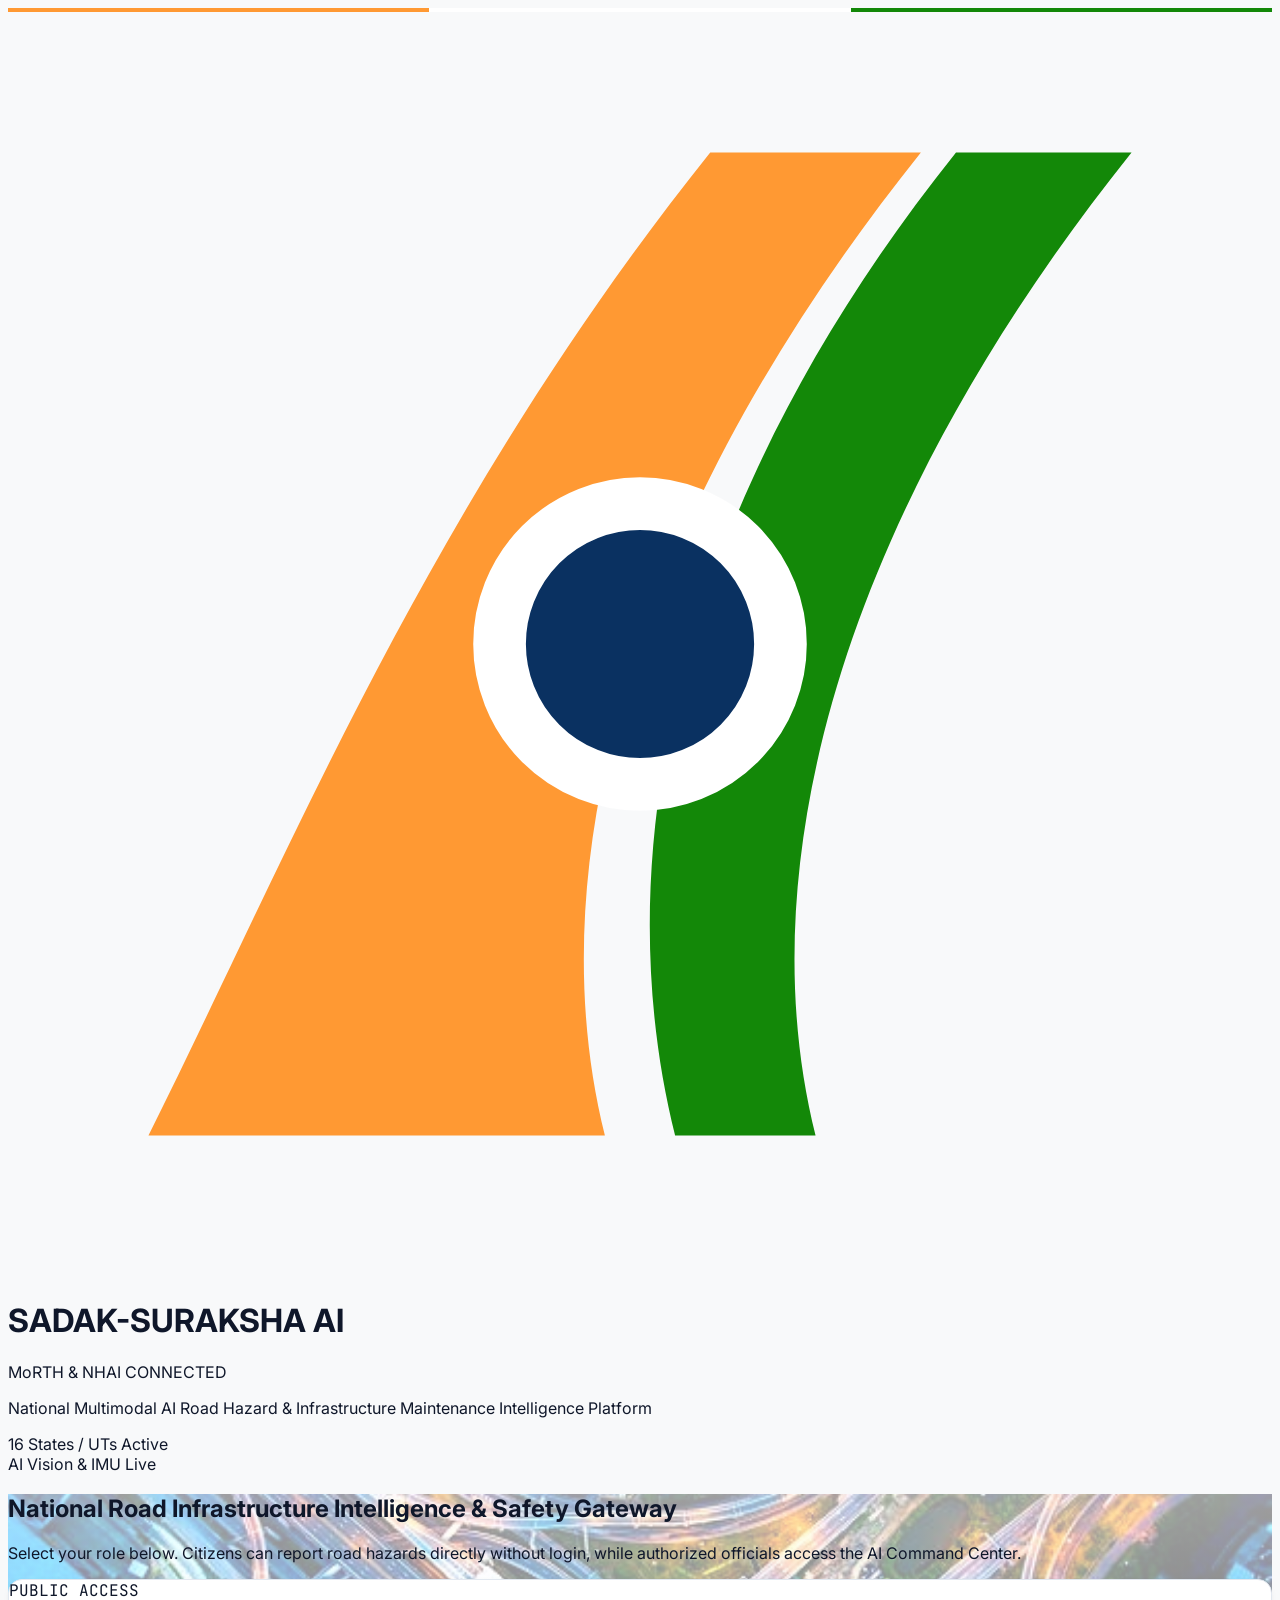
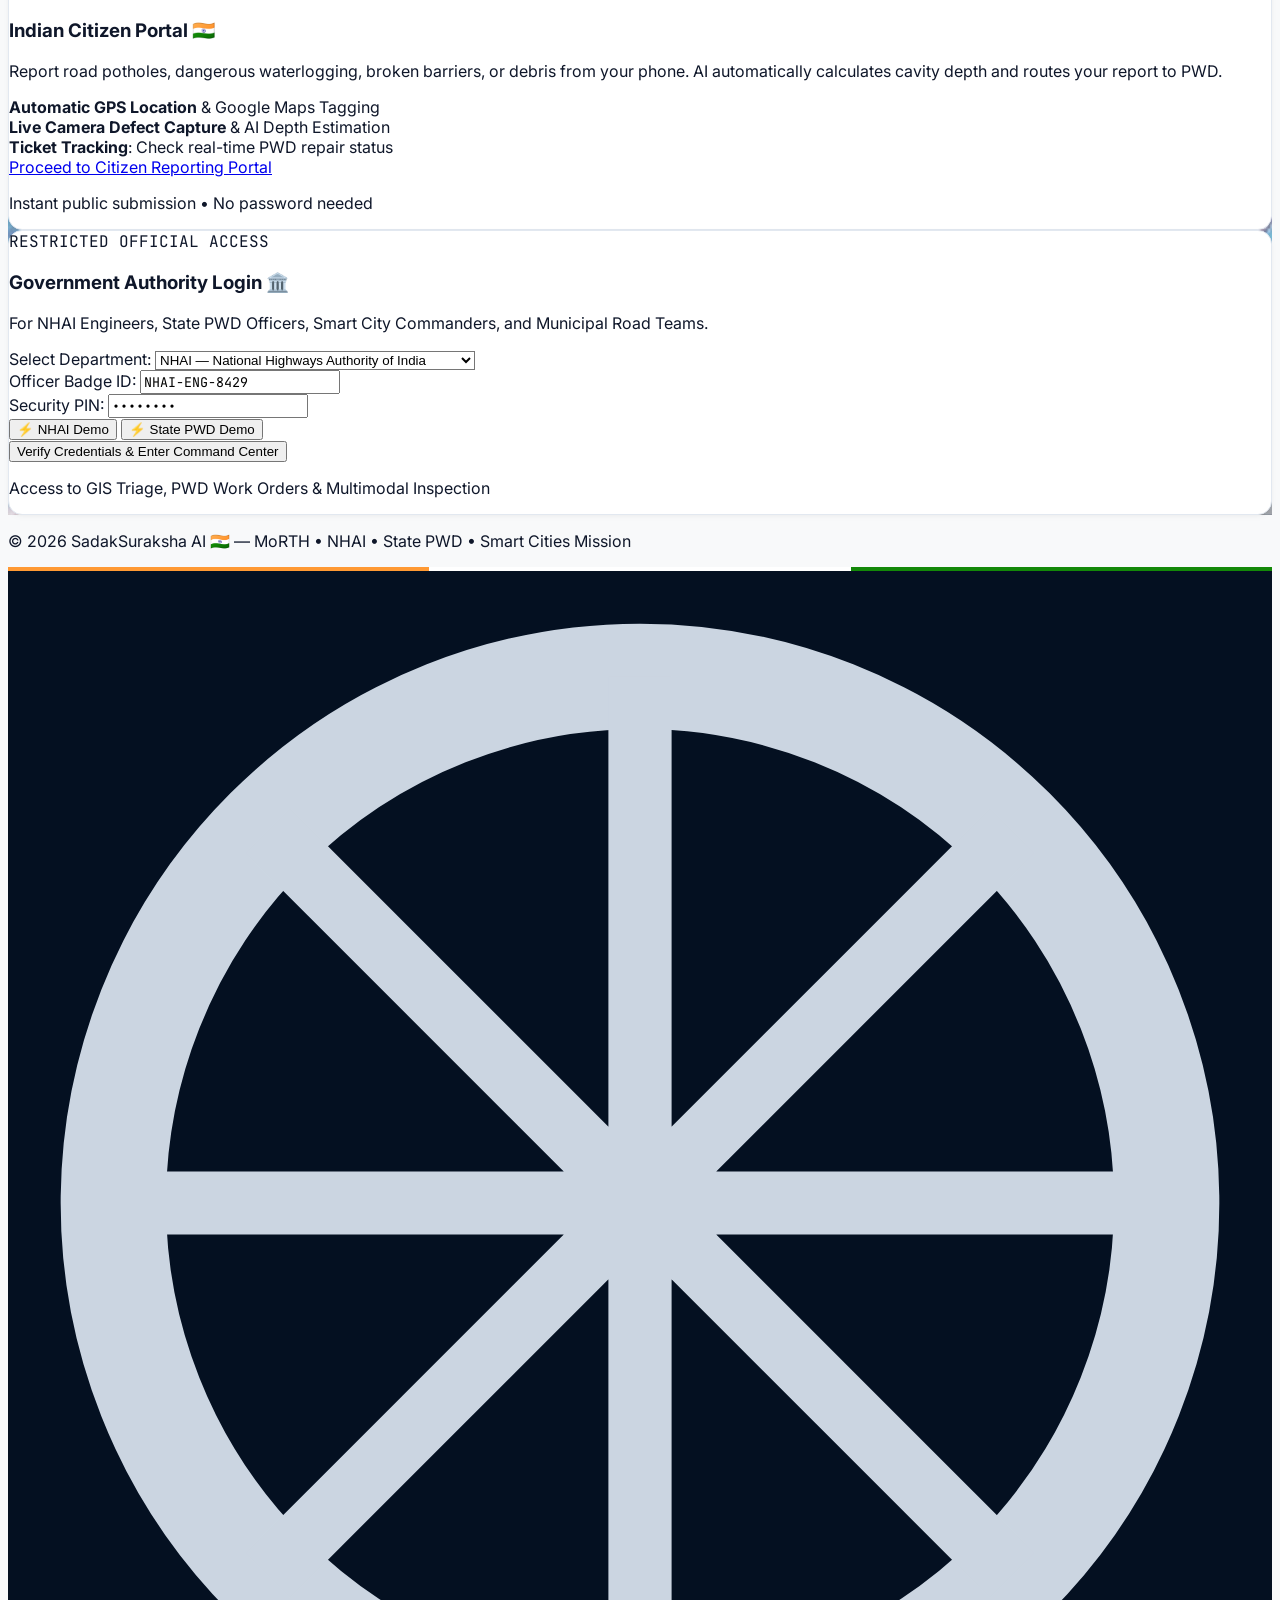
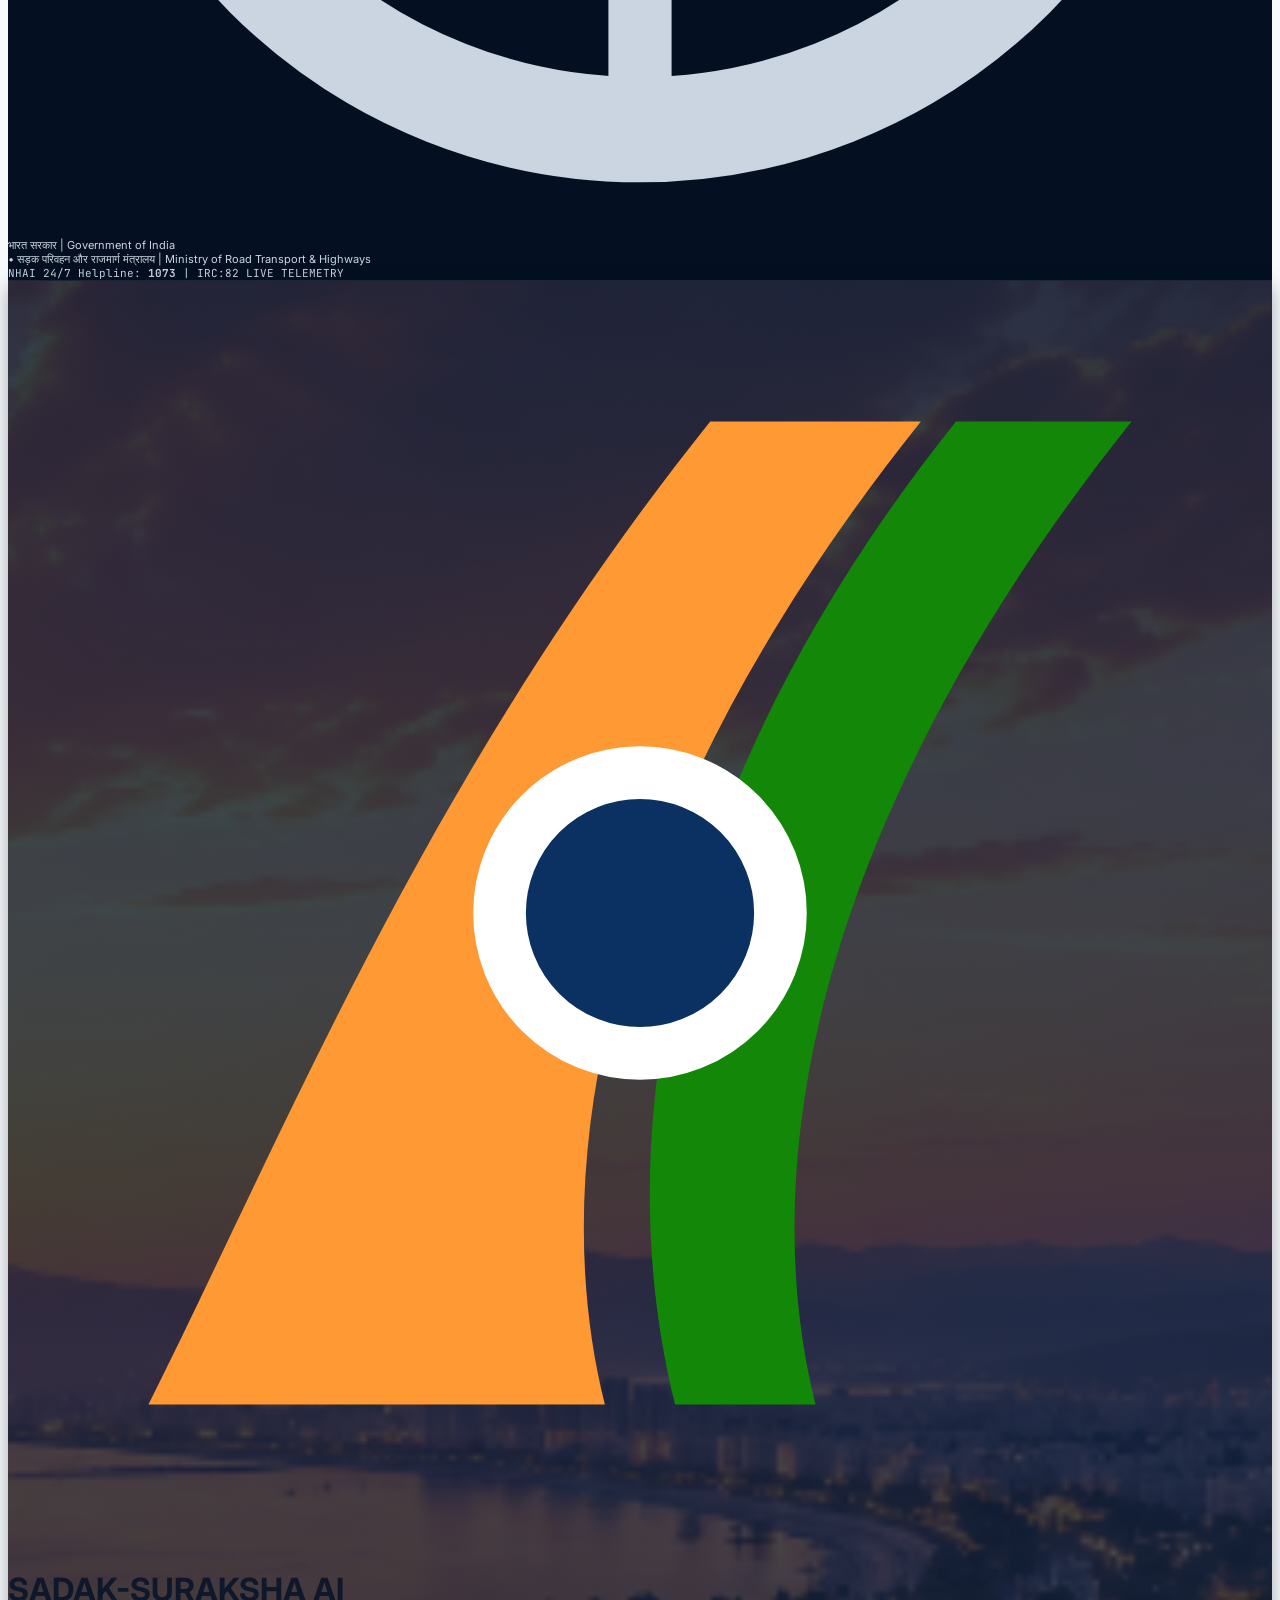
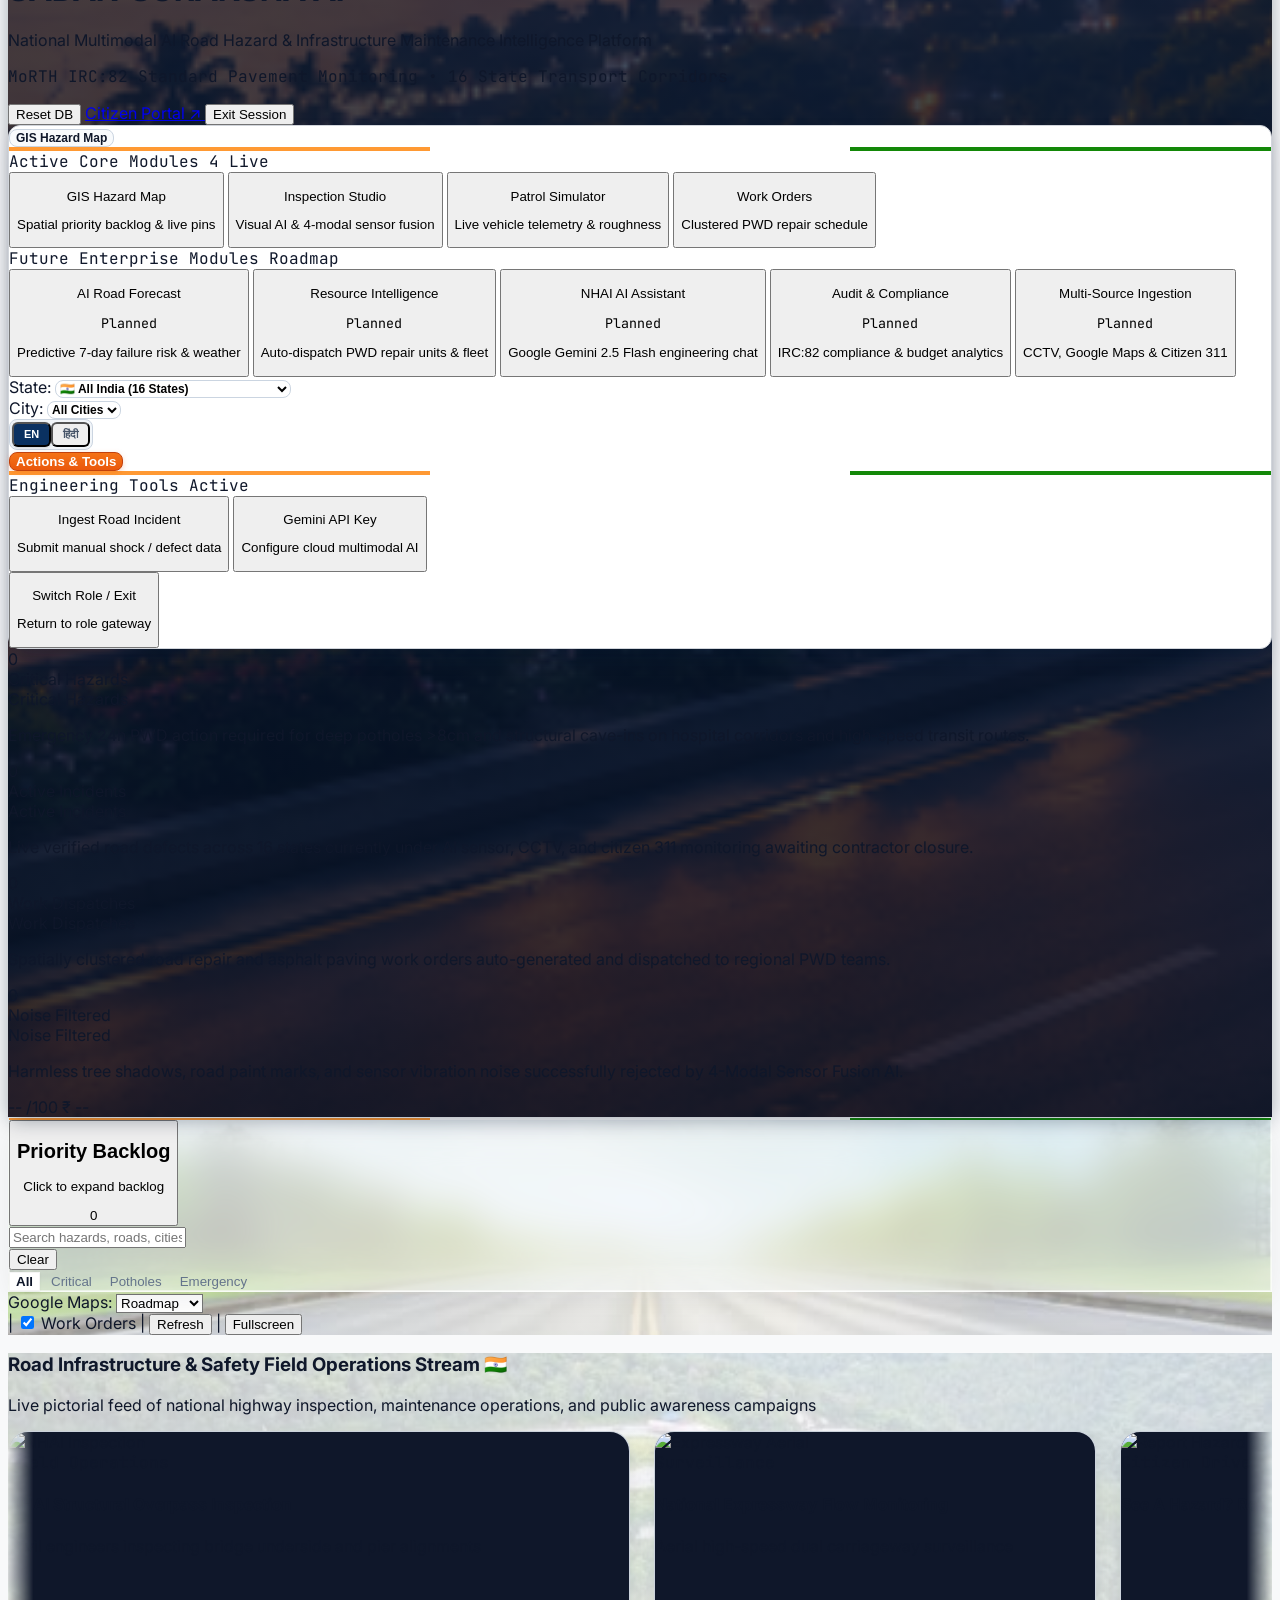
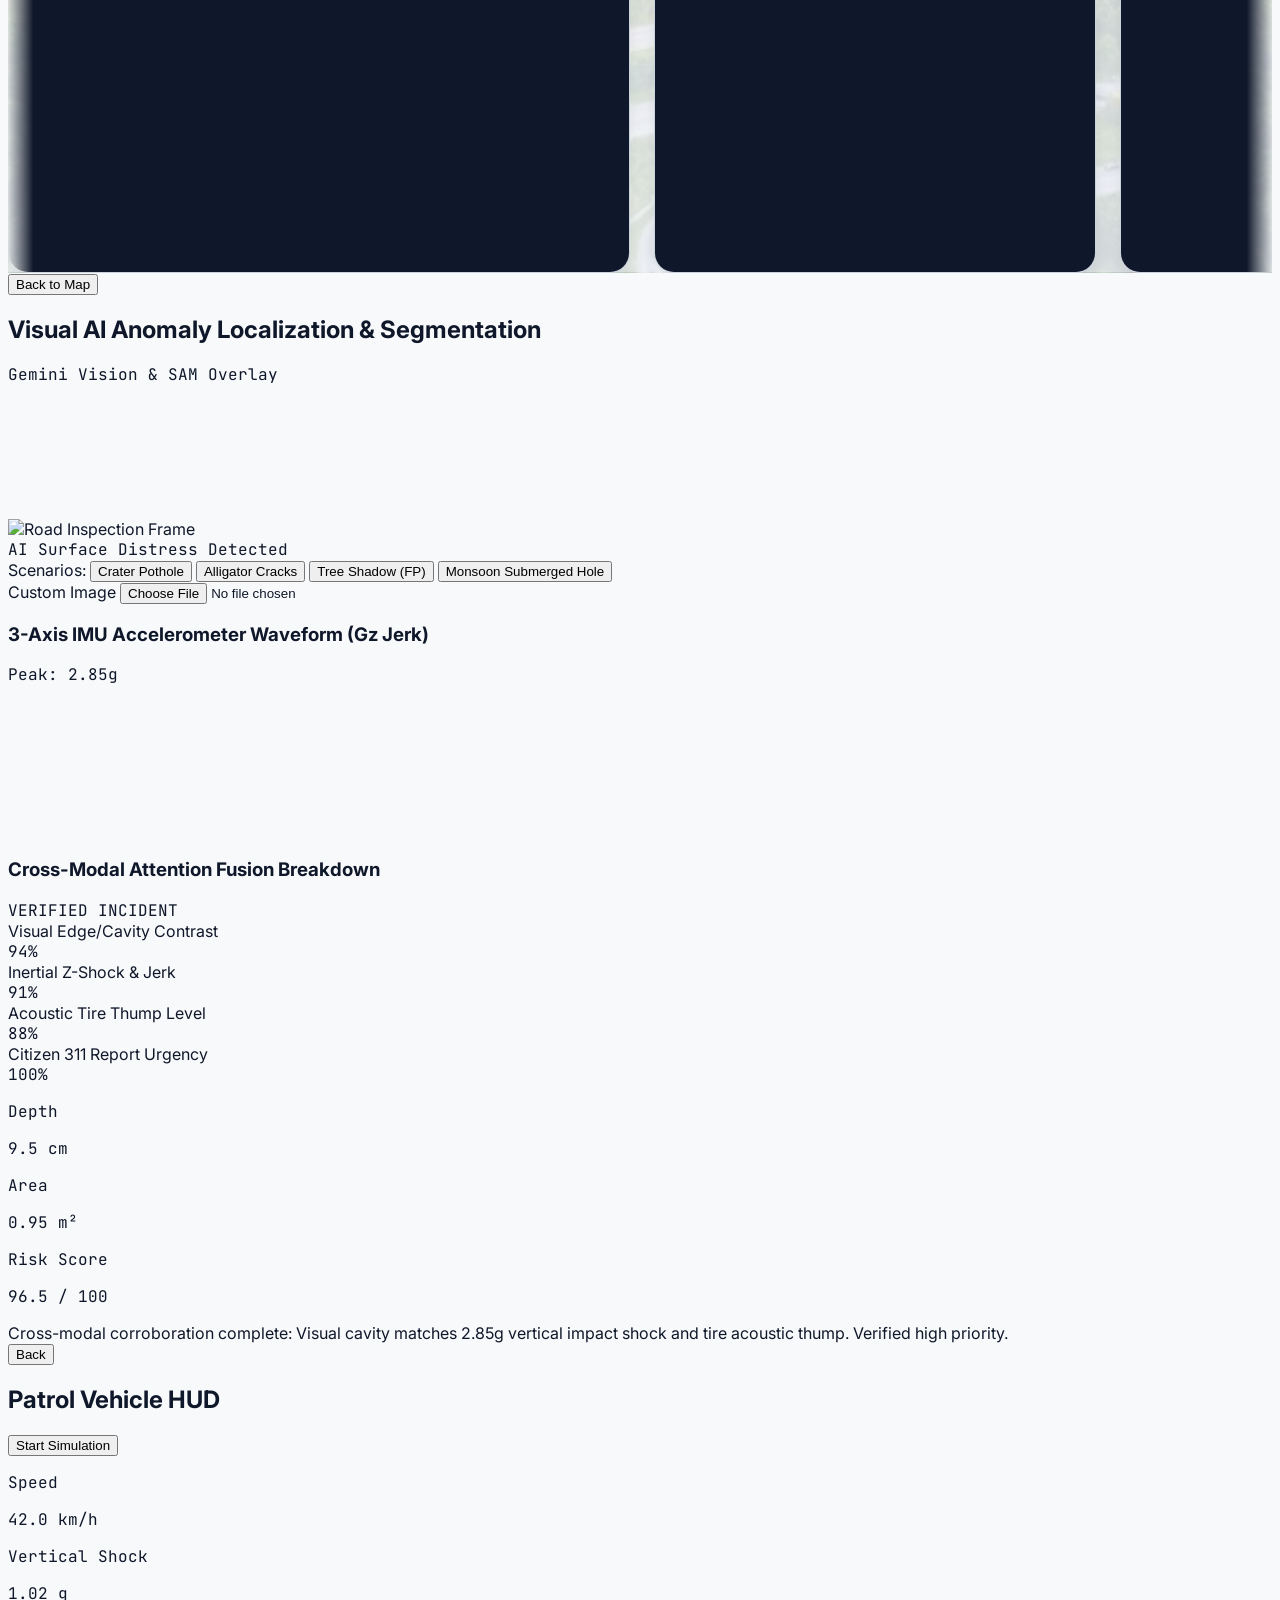
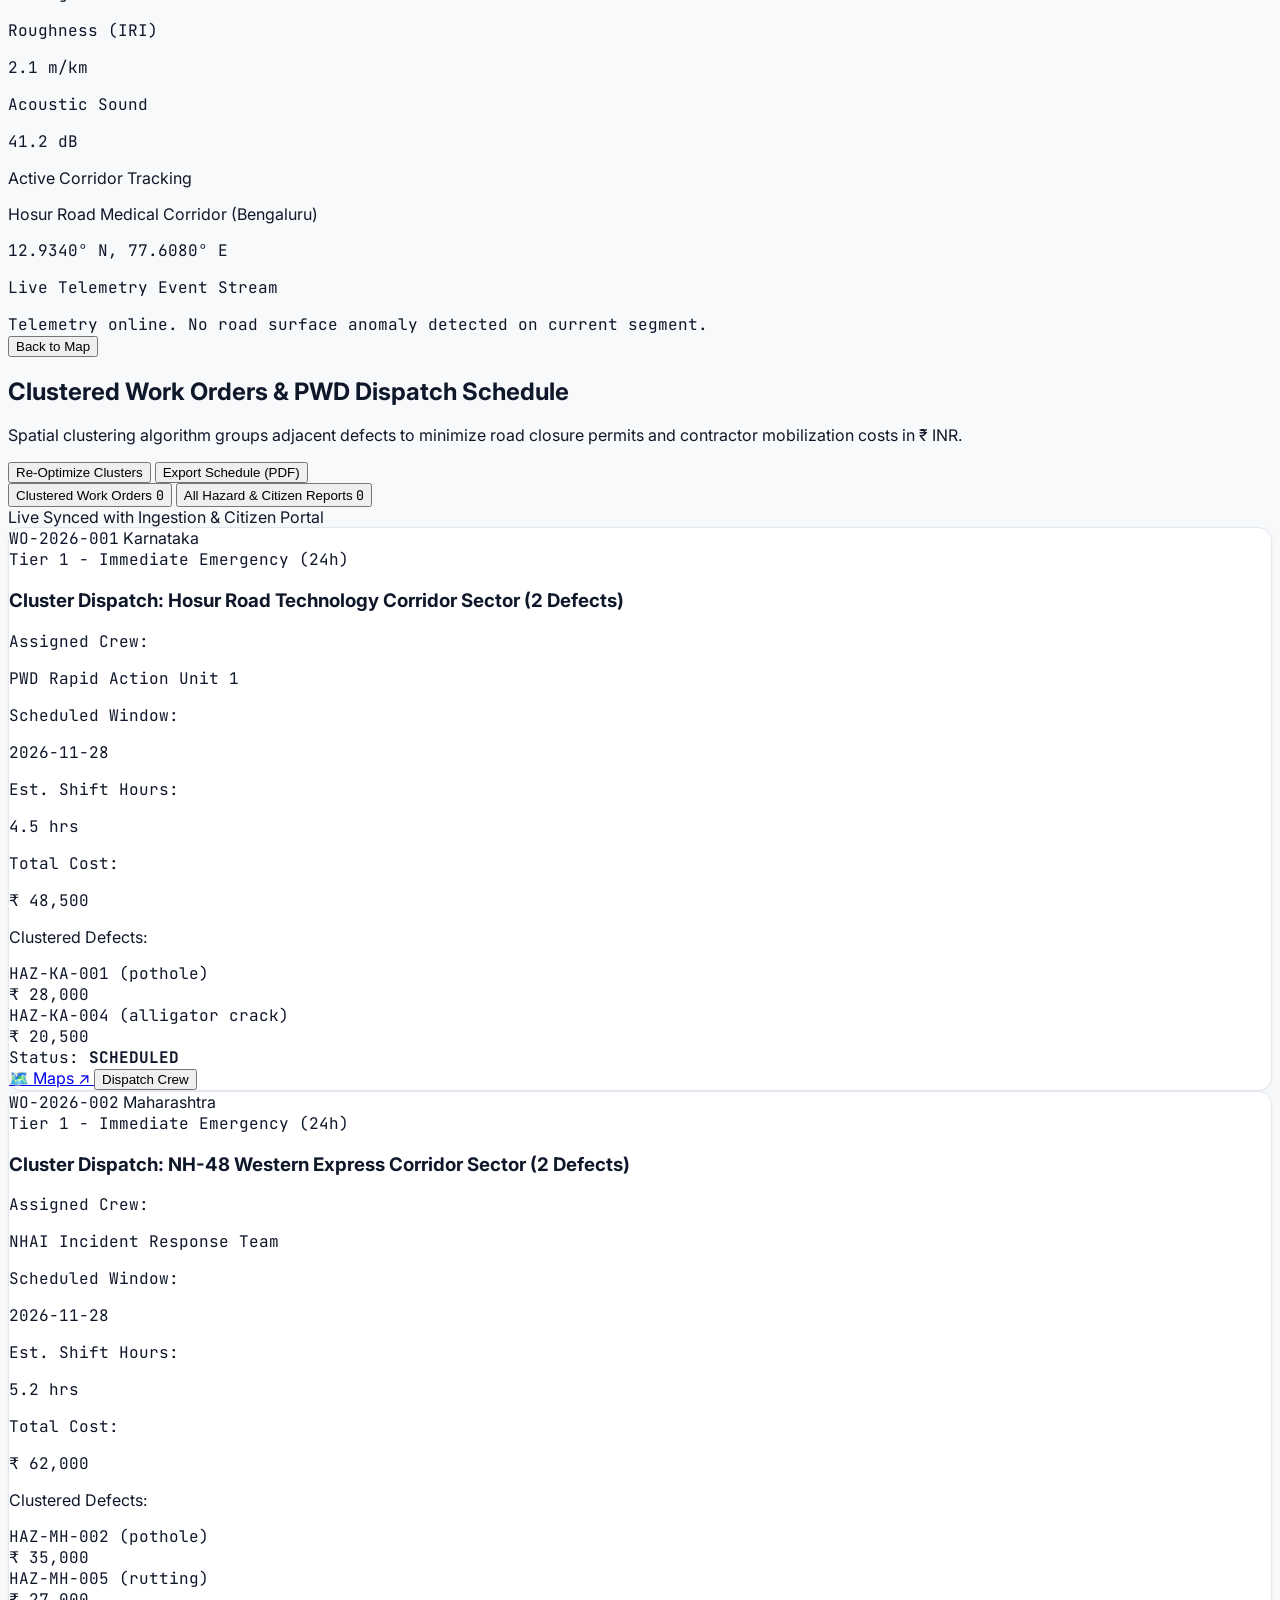
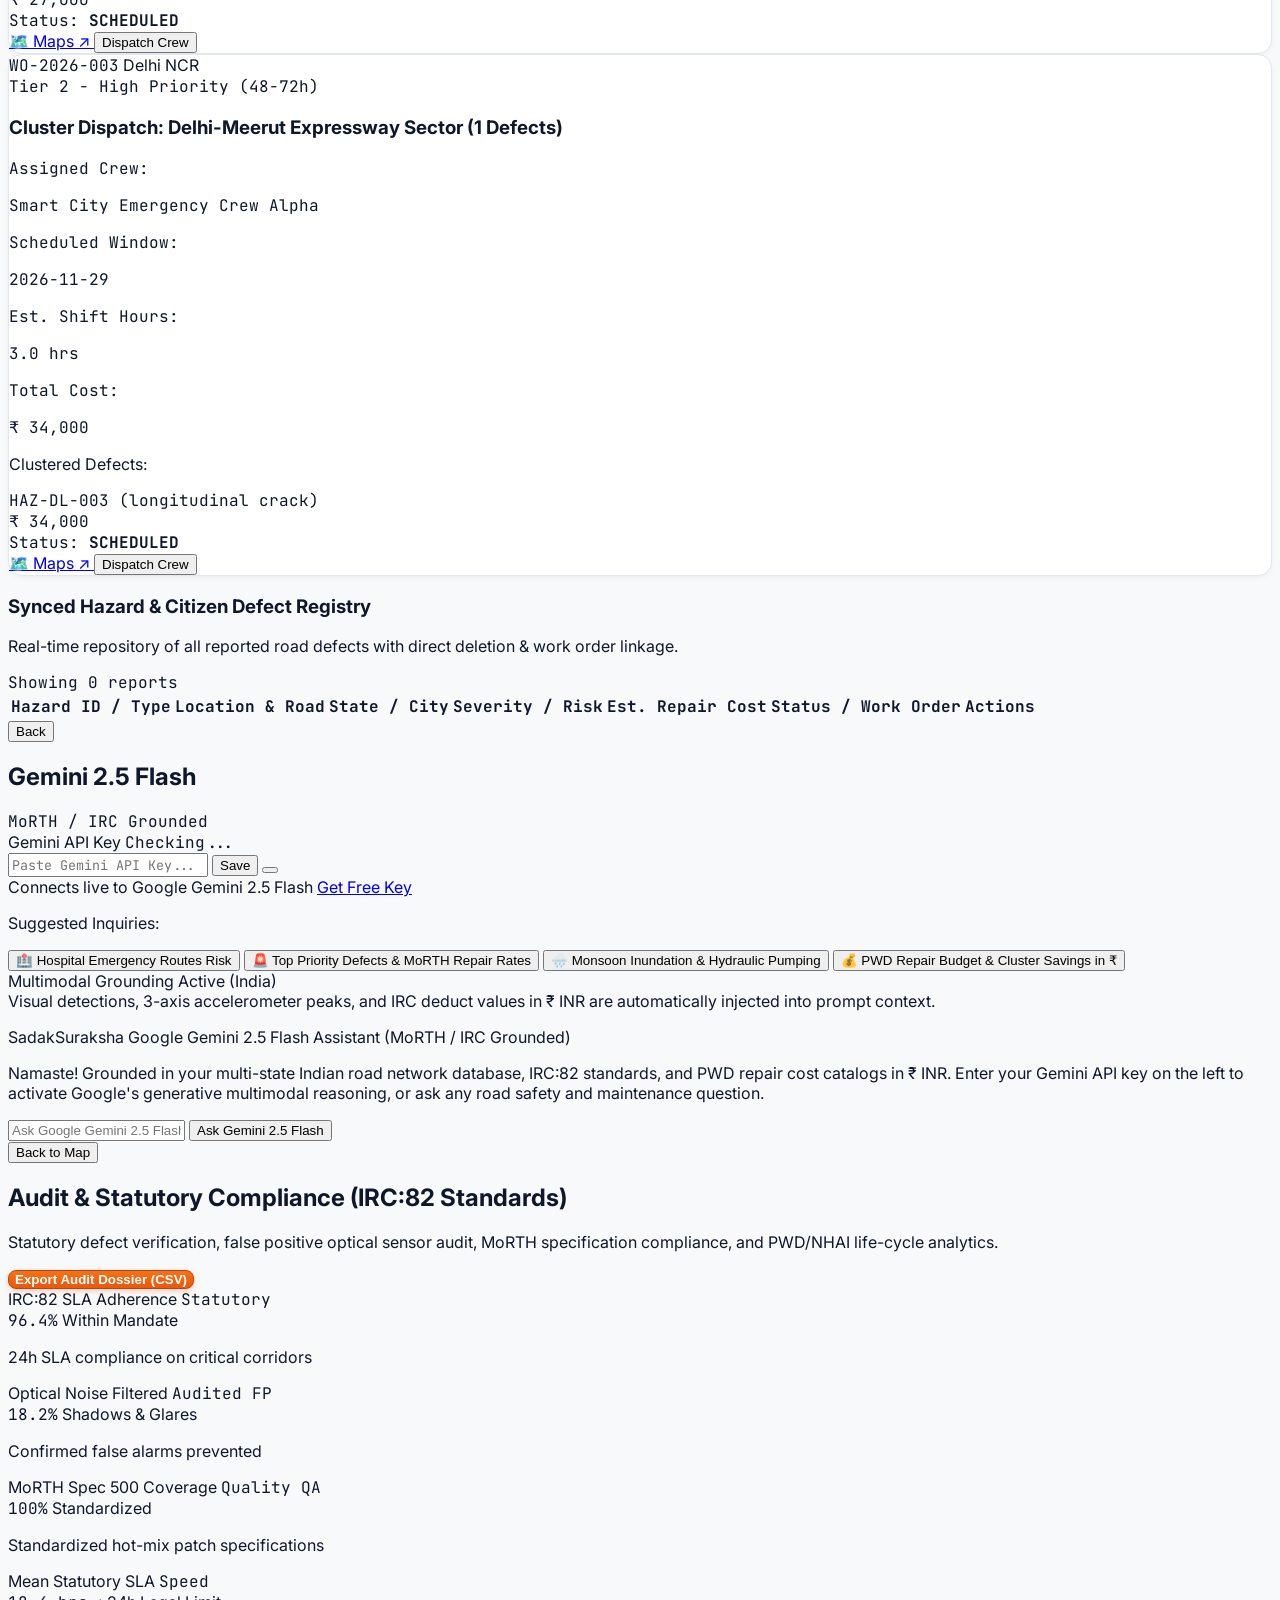
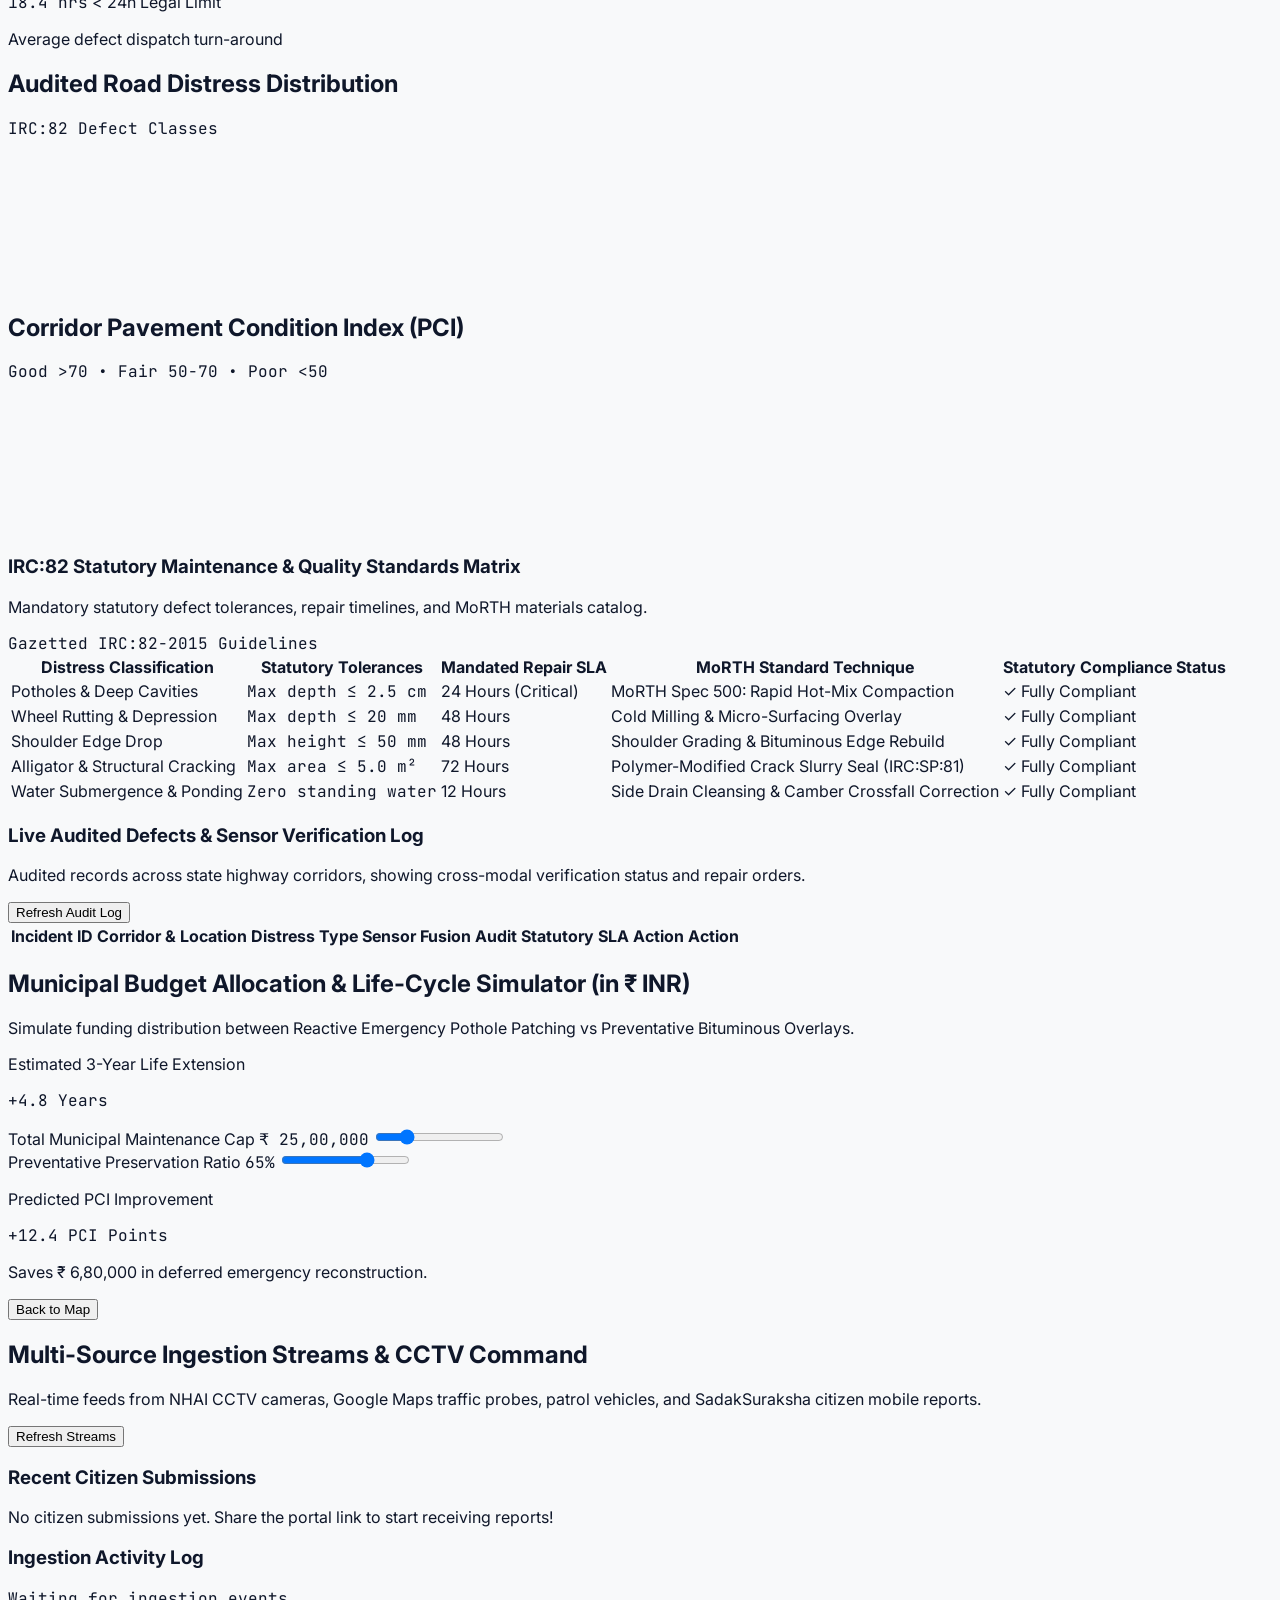
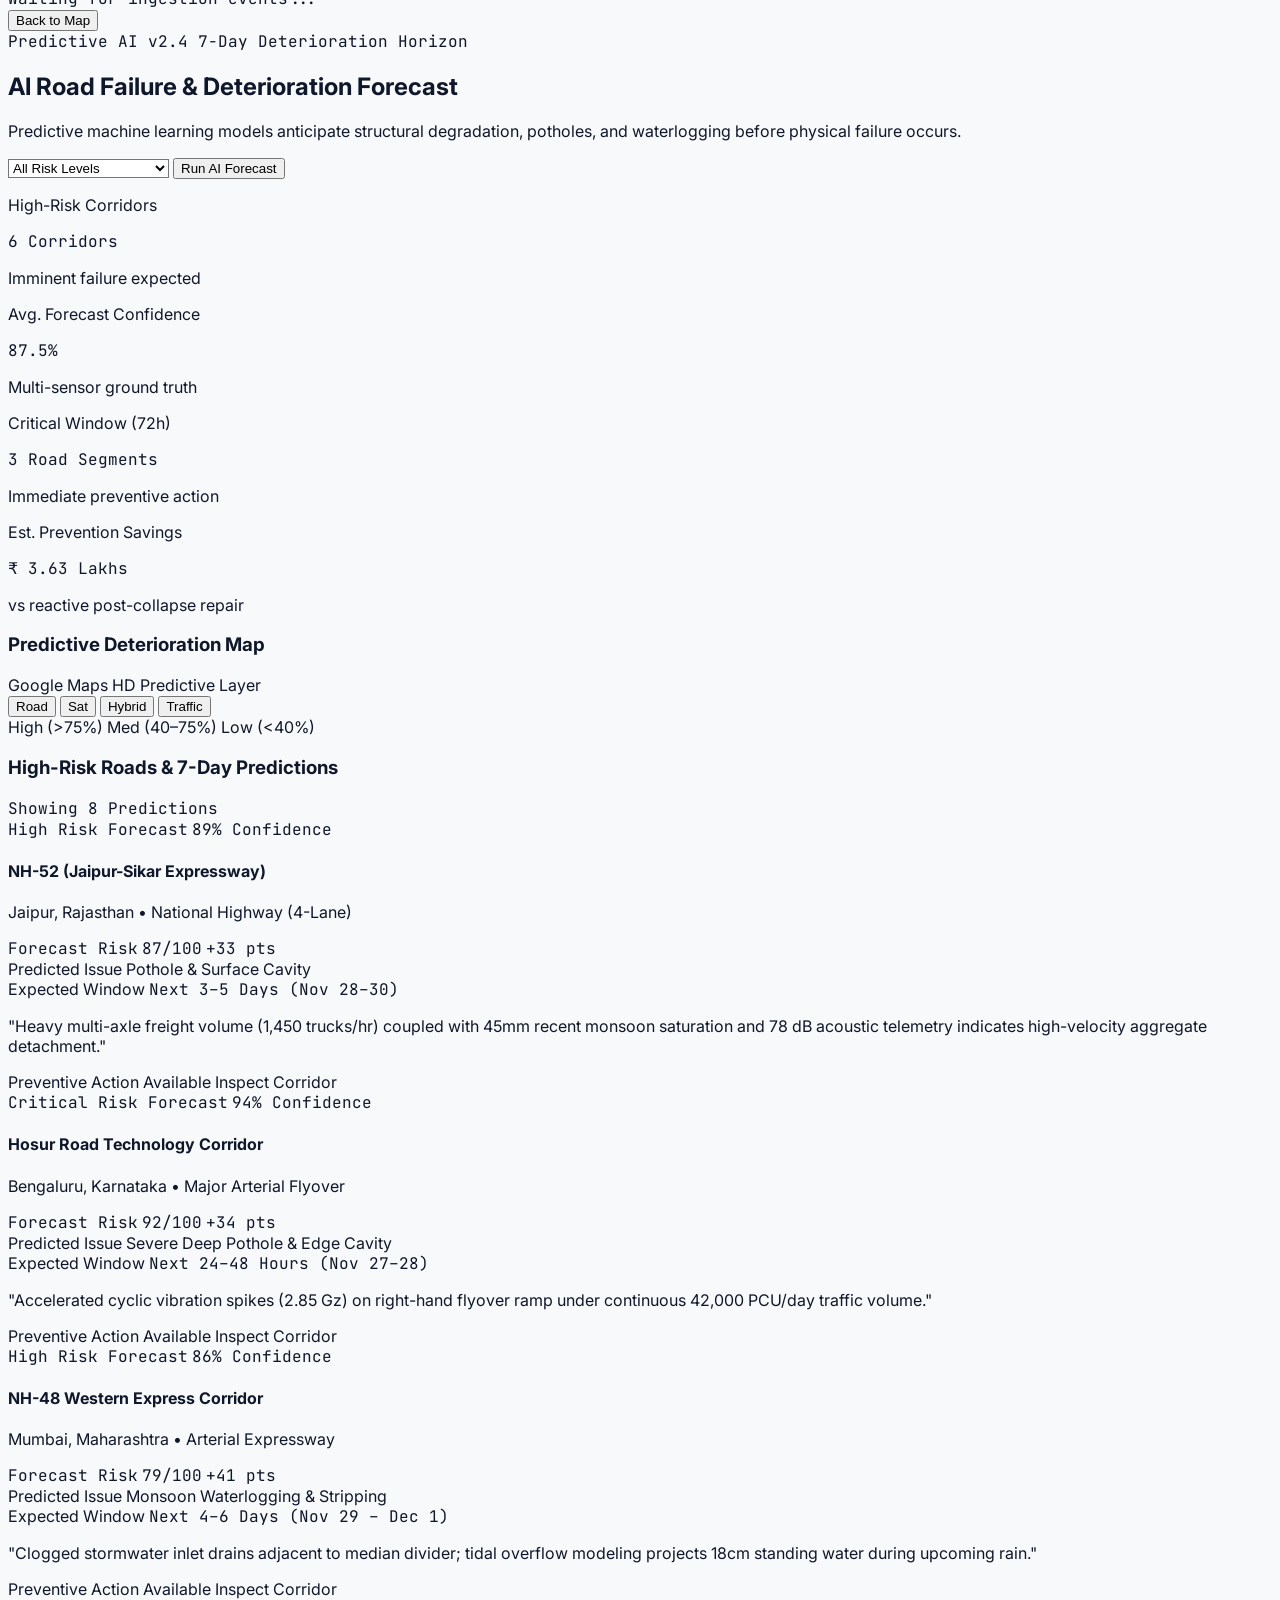
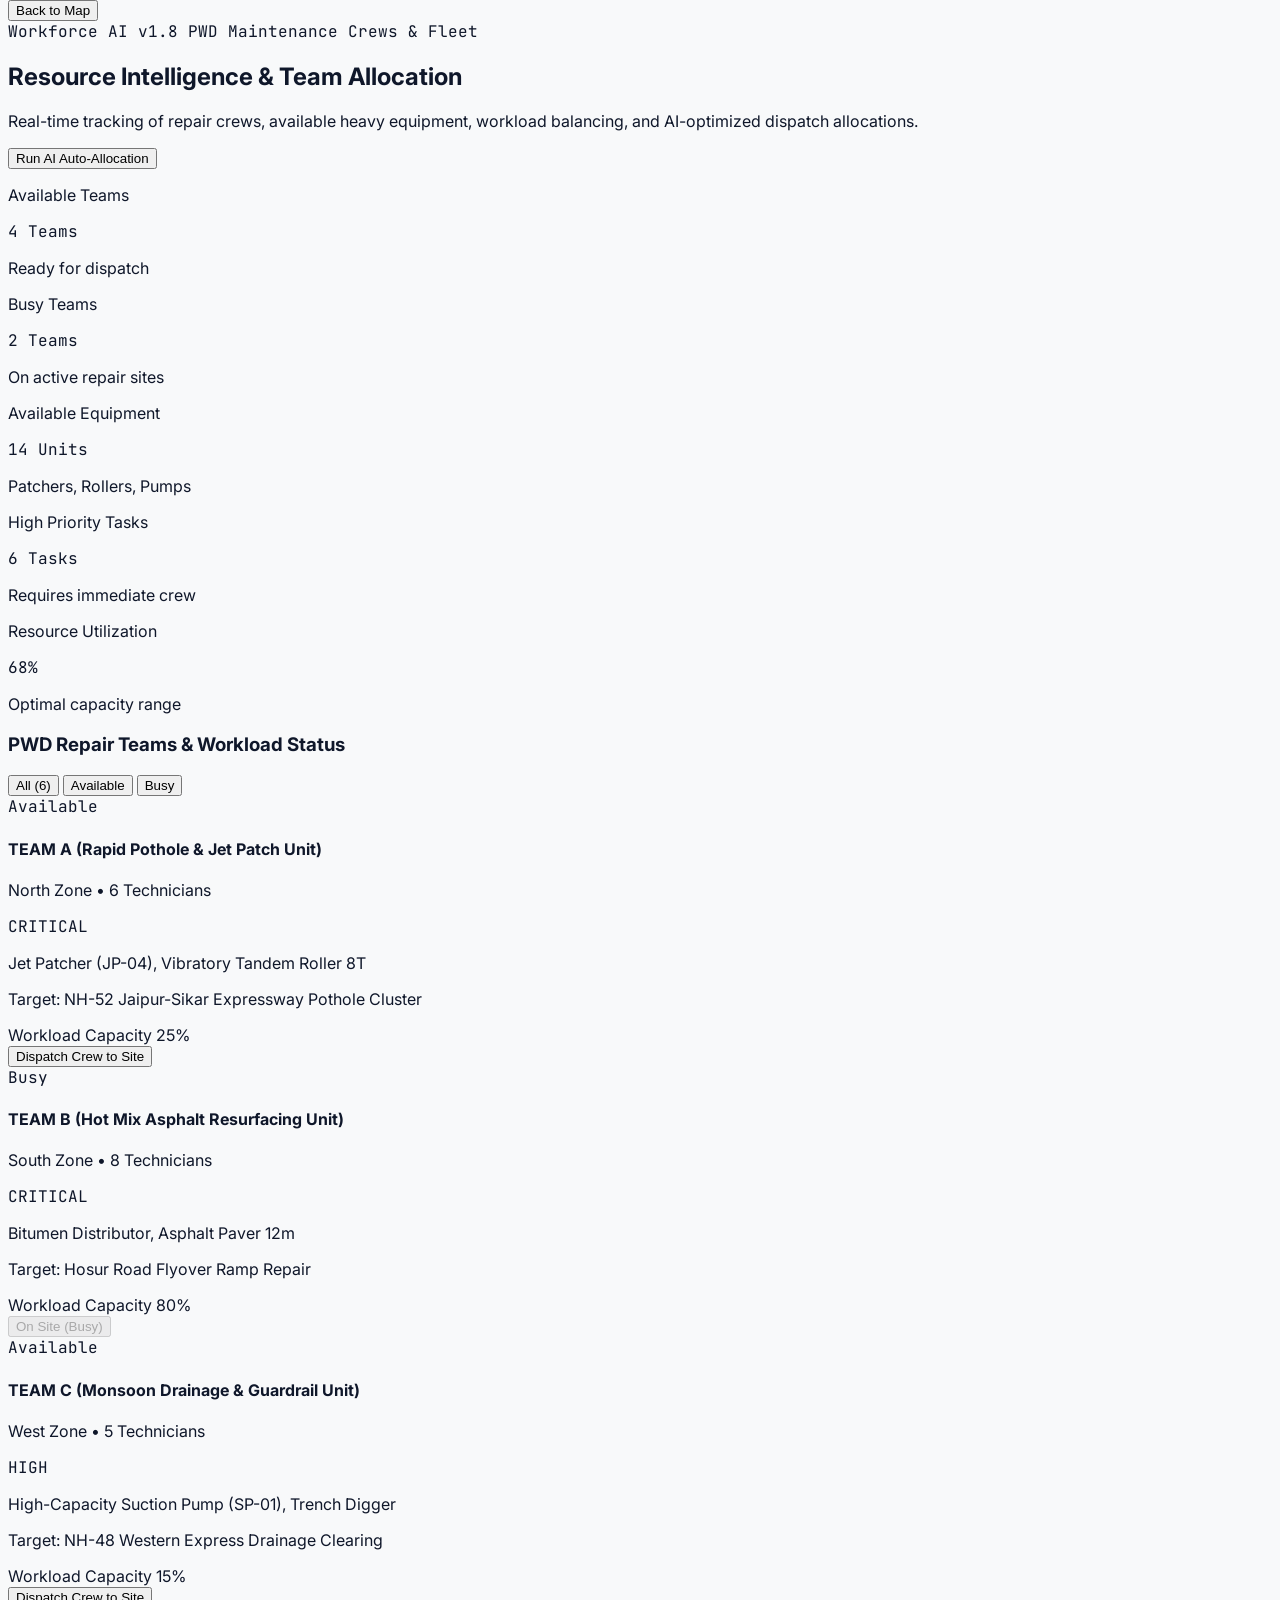
==== commit c12341f9: "Revert "fix(nav): enable direct live navigation for AI road forecast and resource intelligence modul" ====
--- a/frontend/index.html
+++ b/frontend/index.html
@@ -419,78 +419,98 @@
               </div>
             </button>
 
-            <!-- SECTION 2: ENGINEERING & ANALYTICS MODULES -->
+            <!-- SECTION 2: FUTURE ENTERPRISE ROADMAP MODULES -->
             <div class="my-1 border-t border-slate-200 pt-1"></div>
             <div class="flex items-center justify-between px-3 py-1.5 bg-slate-100 rounded-md border border-slate-200">
               <span class="text-[10px] font-black uppercase tracking-wider text-slate-700 font-mono flex items-center gap-1.5">
-                <i data-lucide="layers" class="w-3.5 h-3.5 text-slate-500"></i> <span>Engineering & Analytics</span>
+                <i data-lucide="clock" class="w-3.5 h-3.5 text-slate-500"></i> <span>Future Enterprise Modules</span>
               </span>
-              <span class="text-[9px] bg-slate-200 text-slate-700 font-mono px-2 py-0.5 rounded-sm font-bold">Active</span>
-            </div>
-
-            <!-- 5. AI Road Forecast -->
-            <button type="button" onclick="selectNavTab('forecast', 'AI Road Forecast')" class="dropdown-nav-item w-full flex items-center justify-between p-2 rounded-lg hover:bg-slate-50 border border-transparent hover:border-slate-200 transition-all text-left group cursor-pointer">
+              <span class="text-[9px] bg-slate-200 text-slate-700 font-mono px-2 py-0.5 rounded-sm font-bold">Roadmap</span>
+            </div>
+
+            <!-- 5. AI Road Forecast (Future) -->
+            <button type="button" onclick="showFutureModuleModal('forecast'); closeAllDropdowns();" class="dropdown-nav-item w-full flex items-center justify-between p-2 rounded-lg hover:bg-slate-50 border border-transparent hover:border-slate-200 transition-all text-left group cursor-pointer">
               <div class="flex items-center gap-3">
                 <div class="w-8 h-8 rounded-md bg-purple-50 border border-purple-200 flex items-center justify-center shrink-0">
                   <i data-lucide="trending-up" class="w-4 h-4 text-purple-700"></i>
                 </div>
                 <div>
-                  <p data-i18n="nav_forecast" class="text-xs font-bold text-slate-800 leading-none">AI Road Forecast</p>
+                  <div class="flex items-center gap-1.5">
+                    <p data-i18n="nav_forecast" class="text-xs font-bold text-slate-800 leading-none">AI Road Forecast</p>
+                    <span class="text-[9px] font-mono font-bold text-purple-800 bg-purple-50 border border-purple-200 px-1.5 py-0.2 rounded">Planned</span>
+                  </div>
                   <p data-i18n="nav_forecast_desc" class="text-[10.5px] text-slate-500 font-medium mt-1">Predictive 7-day failure risk & weather</p>
                 </div>
               </div>
+              <i data-lucide="info" class="w-3.5 h-3.5 text-slate-400 group-hover:text-purple-600"></i>
             </button>
 
-            <!-- 6. Resource Intelligence -->
-            <button type="button" onclick="selectNavTab('resource-intel', 'Resource Intelligence')" class="dropdown-nav-item w-full flex items-center justify-between p-2 rounded-lg hover:bg-slate-50 border border-transparent hover:border-slate-200 transition-all text-left group cursor-pointer">
+            <!-- 6. Resource Intelligence (Future) -->
+            <button type="button" onclick="showFutureModuleModal('resource-intel'); closeAllDropdowns();" class="dropdown-nav-item w-full flex items-center justify-between p-2 rounded-lg hover:bg-slate-50 border border-transparent hover:border-slate-200 transition-all text-left group cursor-pointer">
               <div class="flex items-center gap-3">
                 <div class="w-8 h-8 rounded-md bg-cyan-50 border border-cyan-200 flex items-center justify-center shrink-0">
                   <i data-lucide="cpu" class="w-4 h-4 text-cyan-800"></i>
                 </div>
                 <div>
-                  <p data-i18n="nav_resource" class="text-xs font-bold text-slate-800 leading-none">Resource Intelligence</p>
+                  <div class="flex items-center gap-1.5">
+                    <p data-i18n="nav_resource" class="text-xs font-bold text-slate-800 leading-none">Resource Intelligence</p>
+                    <span class="text-[9px] font-mono font-bold text-cyan-800 bg-cyan-50 border border-cyan-200 px-1.5 py-0.2 rounded">Planned</span>
+                  </div>
                   <p data-i18n="nav_resource_desc" class="text-[10.5px] text-slate-500 font-medium mt-1">Auto-dispatch PWD repair units & fleet</p>
                 </div>
               </div>
+              <i data-lucide="info" class="w-3.5 h-3.5 text-slate-400 group-hover:text-cyan-600"></i>
             </button>
 
-            <!-- 7. Gemini AI Assistant -->
-            <button type="button" onclick="selectNavTab('copilot', 'NHAI AI Assistant')" class="dropdown-nav-item w-full flex items-center justify-between p-2 rounded-lg hover:bg-slate-50 border border-transparent hover:border-slate-200 transition-all text-left group cursor-pointer">
+            <!-- 7. Gemini AI Assistant (Future) -->
+            <button type="button" onclick="showFutureModuleModal('copilot'); closeAllDropdowns();" class="dropdown-nav-item w-full flex items-center justify-between p-2 rounded-lg hover:bg-slate-50 border border-transparent hover:border-slate-200 transition-all text-left group cursor-pointer">
               <div class="flex items-center gap-3">
                 <div class="w-8 h-8 rounded-md bg-purple-50 border border-purple-200 flex items-center justify-center shrink-0">
                   <i data-lucide="sparkles" class="w-4 h-4 text-purple-800"></i>
                 </div>
                 <div>
-                  <p data-i18n="nav_copilot" class="text-xs font-bold text-slate-800 leading-none">NHAI AI Assistant</p>
+                  <div class="flex items-center gap-1.5">
+                    <p data-i18n="nav_copilot" class="text-xs font-bold text-slate-800 leading-none">NHAI AI Assistant</p>
+                    <span class="text-[9px] font-mono font-bold text-purple-800 bg-purple-50 border border-purple-200 px-1.5 py-0.2 rounded">Planned</span>
+                  </div>
                   <p data-i18n="nav_copilot_desc" class="text-[10.5px] text-slate-500 font-medium mt-1">Google Gemini 2.5 Flash engineering chat</p>
                 </div>
               </div>
+              <i data-lucide="info" class="w-3.5 h-3.5 text-slate-400 group-hover:text-purple-600"></i>
             </button>
 
-            <!-- 8. Audit & Compliance -->
-            <button type="button" onclick="selectNavTab('analytics', 'Audit & Compliance')" class="dropdown-nav-item w-full flex items-center justify-between p-2 rounded-lg hover:bg-slate-50 border border-transparent hover:border-slate-200 transition-all text-left group cursor-pointer">
+            <!-- 8. Audit & Compliance (Future) -->
+            <button type="button" onclick="showFutureModuleModal('analytics'); closeAllDropdowns();" class="dropdown-nav-item w-full flex items-center justify-between p-2 rounded-lg hover:bg-slate-50 border border-transparent hover:border-slate-200 transition-all text-left group cursor-pointer">
               <div class="flex items-center gap-3">
                 <div class="w-8 h-8 rounded-md bg-emerald-50 border border-emerald-200 flex items-center justify-center shrink-0">
                   <i data-lucide="shield-check" class="w-4 h-4 text-emerald-800"></i>
                 </div>
                 <div>
-                  <p data-i18n="nav_audit" class="text-xs font-bold text-slate-800 leading-none">Audit & Compliance</p>
+                  <div class="flex items-center gap-1.5">
+                    <p data-i18n="nav_audit" class="text-xs font-bold text-slate-800 leading-none">Audit & Compliance</p>
+                    <span class="text-[9px] font-mono font-bold text-emerald-800 bg-emerald-50 border border-emerald-200 px-1.5 py-0.2 rounded">Planned</span>
+                  </div>
                   <p data-i18n="nav_audit_desc" class="text-[10.5px] text-slate-500 font-medium mt-1">IRC:82 compliance & budget analytics</p>
                 </div>
               </div>
+              <i data-lucide="info" class="w-3.5 h-3.5 text-slate-400 group-hover:text-emerald-600"></i>
             </button>
 
-            <!-- 9. Multi-Source Ingestion -->
-            <button type="button" onclick="selectNavTab('ingestion', 'Multi-Source Ingestion')" class="dropdown-nav-item w-full flex items-center justify-between p-2 rounded-lg hover:bg-slate-50 border border-transparent hover:border-slate-200 transition-all text-left group cursor-pointer">
+            <!-- 9. Multi-Source Ingestion (Future) -->
+            <button type="button" onclick="showFutureModuleModal('ingestion'); closeAllDropdowns();" class="dropdown-nav-item w-full flex items-center justify-between p-2 rounded-lg hover:bg-slate-50 border border-transparent hover:border-slate-200 transition-all text-left group cursor-pointer">
               <div class="flex items-center gap-3">
                 <div class="w-8 h-8 rounded-md bg-orange-50 border border-orange-200 flex items-center justify-center shrink-0">
                   <i data-lucide="radio-tower" class="w-4 h-4 text-orange-700"></i>
                 </div>
                 <div>
-                  <p data-i18n="nav_live_data" class="text-xs font-bold text-slate-800 leading-none">Multi-Source Ingestion</p>
+                  <div class="flex items-center gap-1.5">
+                    <p data-i18n="nav_live_data" class="text-xs font-bold text-slate-800 leading-none">Multi-Source Ingestion</p>
+                    <span class="text-[9px] font-mono font-bold text-orange-800 bg-orange-50 border border-orange-200 px-1.5 py-0.2 rounded">Planned</span>
+                  </div>
                   <p data-i18n="nav_live_data_desc" class="text-[10.5px] text-slate-500 font-medium mt-1">CCTV, Google Maps & Citizen 311</p>
                 </div>
               </div>
+              <i data-lucide="info" class="w-3.5 h-3.5 text-slate-400 group-hover:text-orange-600"></i>
             </button>
           </div>
         </div>
@@ -2970,7 +2990,7 @@
   </div>
 
   <script src="/static/js/i18n.js?v=3.3.0"></script>
-  <script src="/static/js/app.js?v=3.3.2-full-views-active"></script>
+  <script src="/static/js/app.js?v=3.3.0"></script>
 </body>
 </html>
 
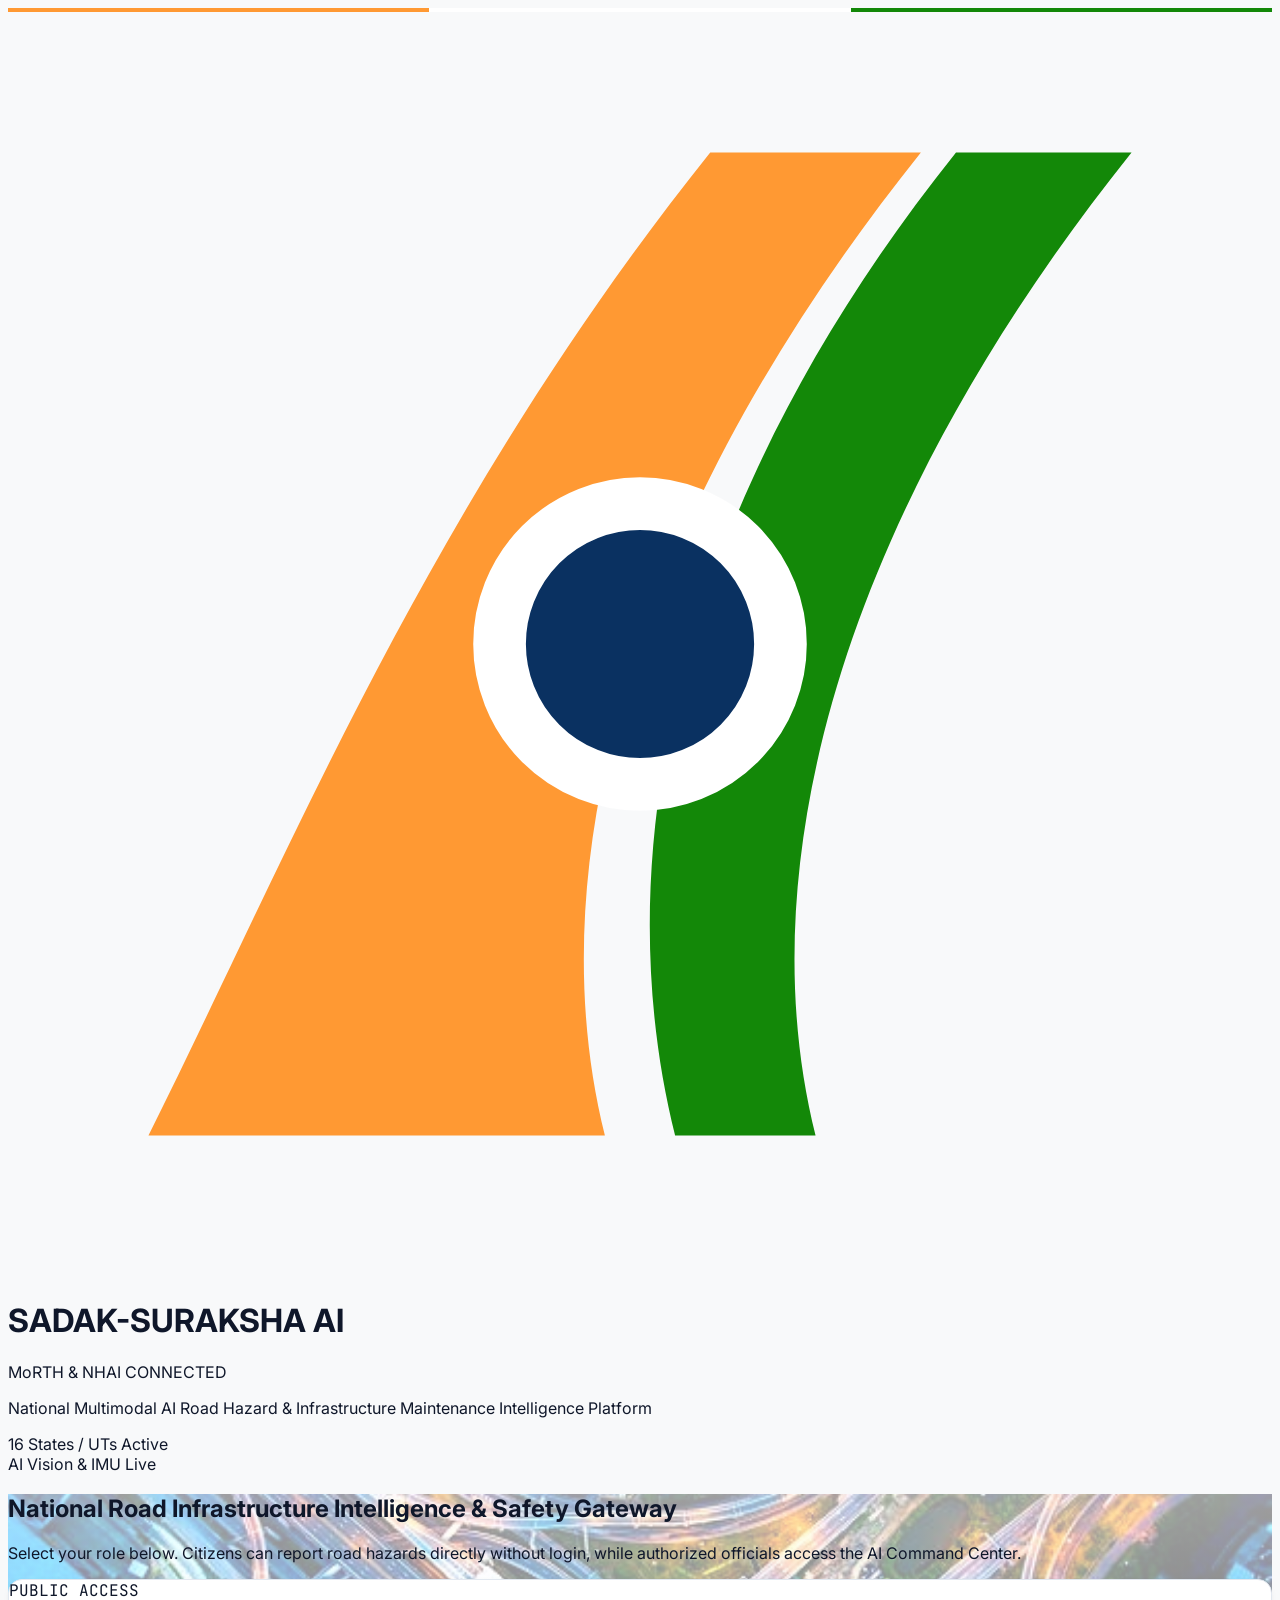
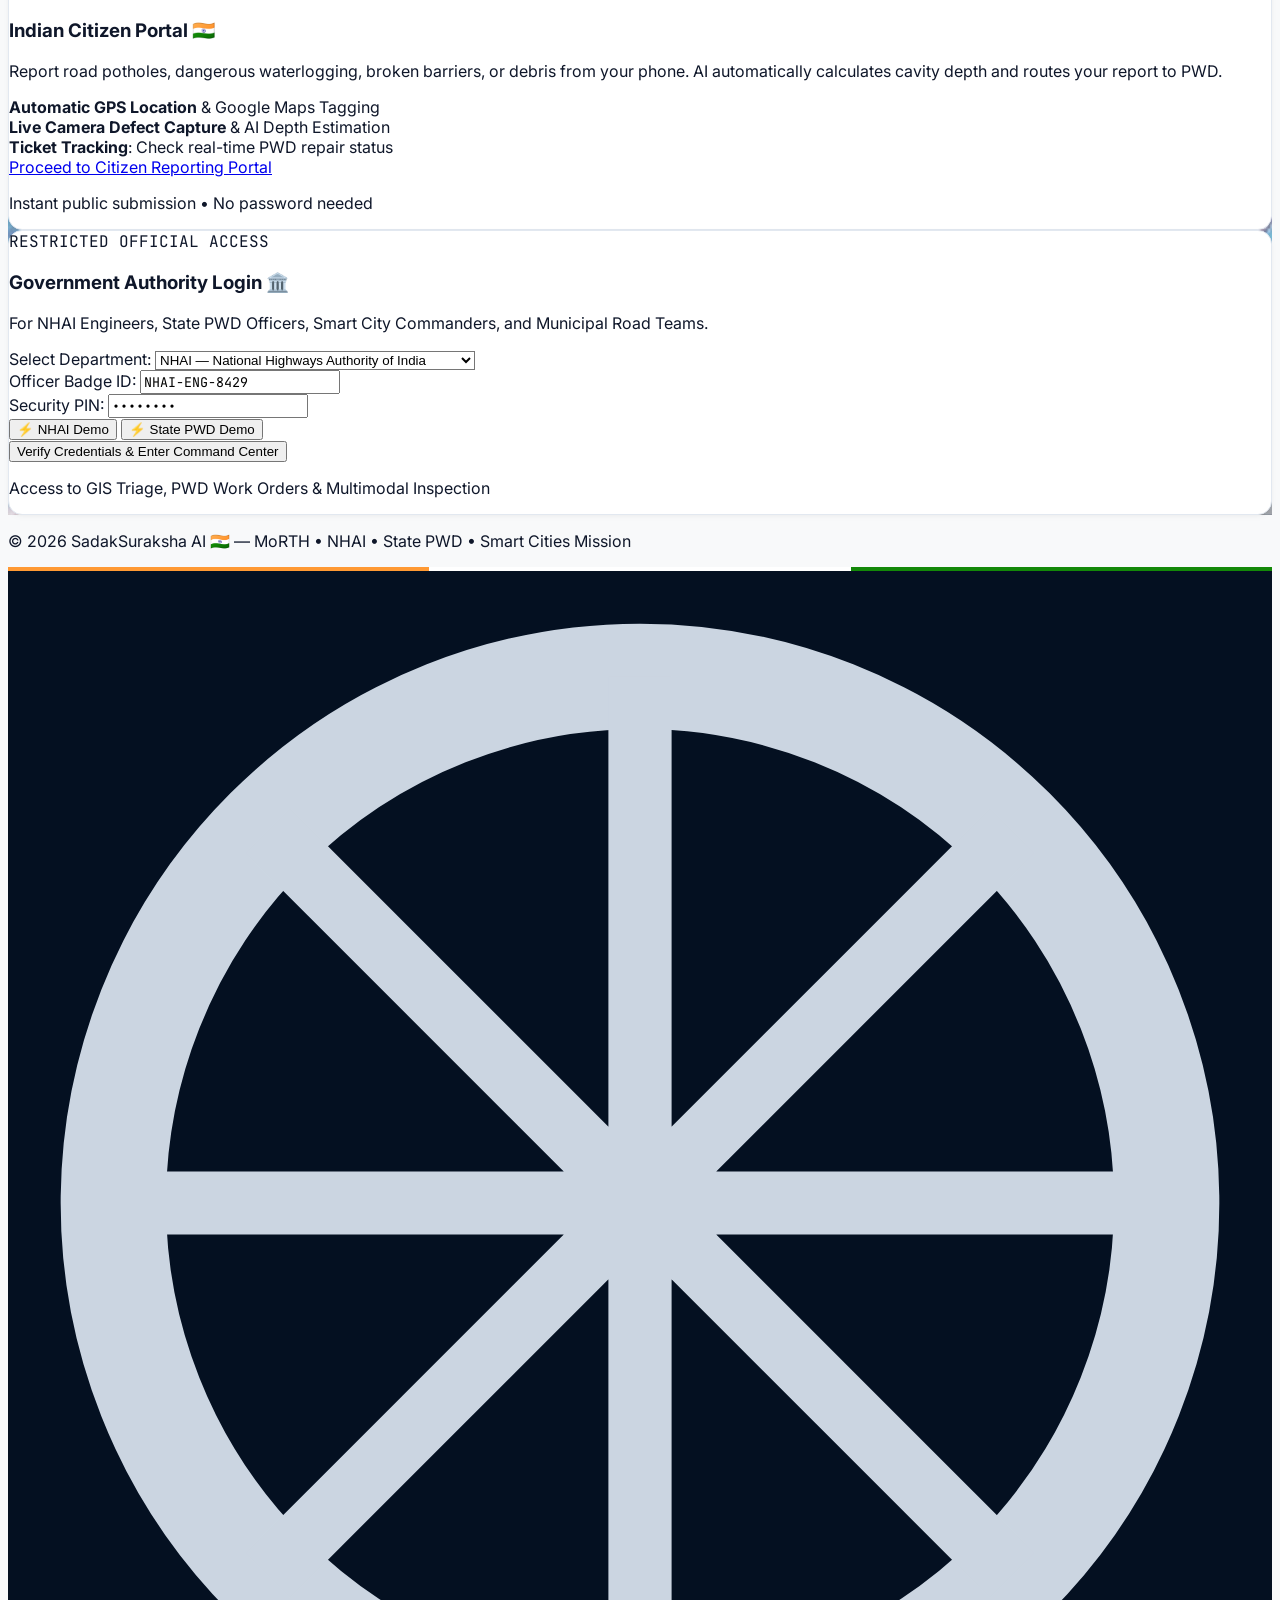
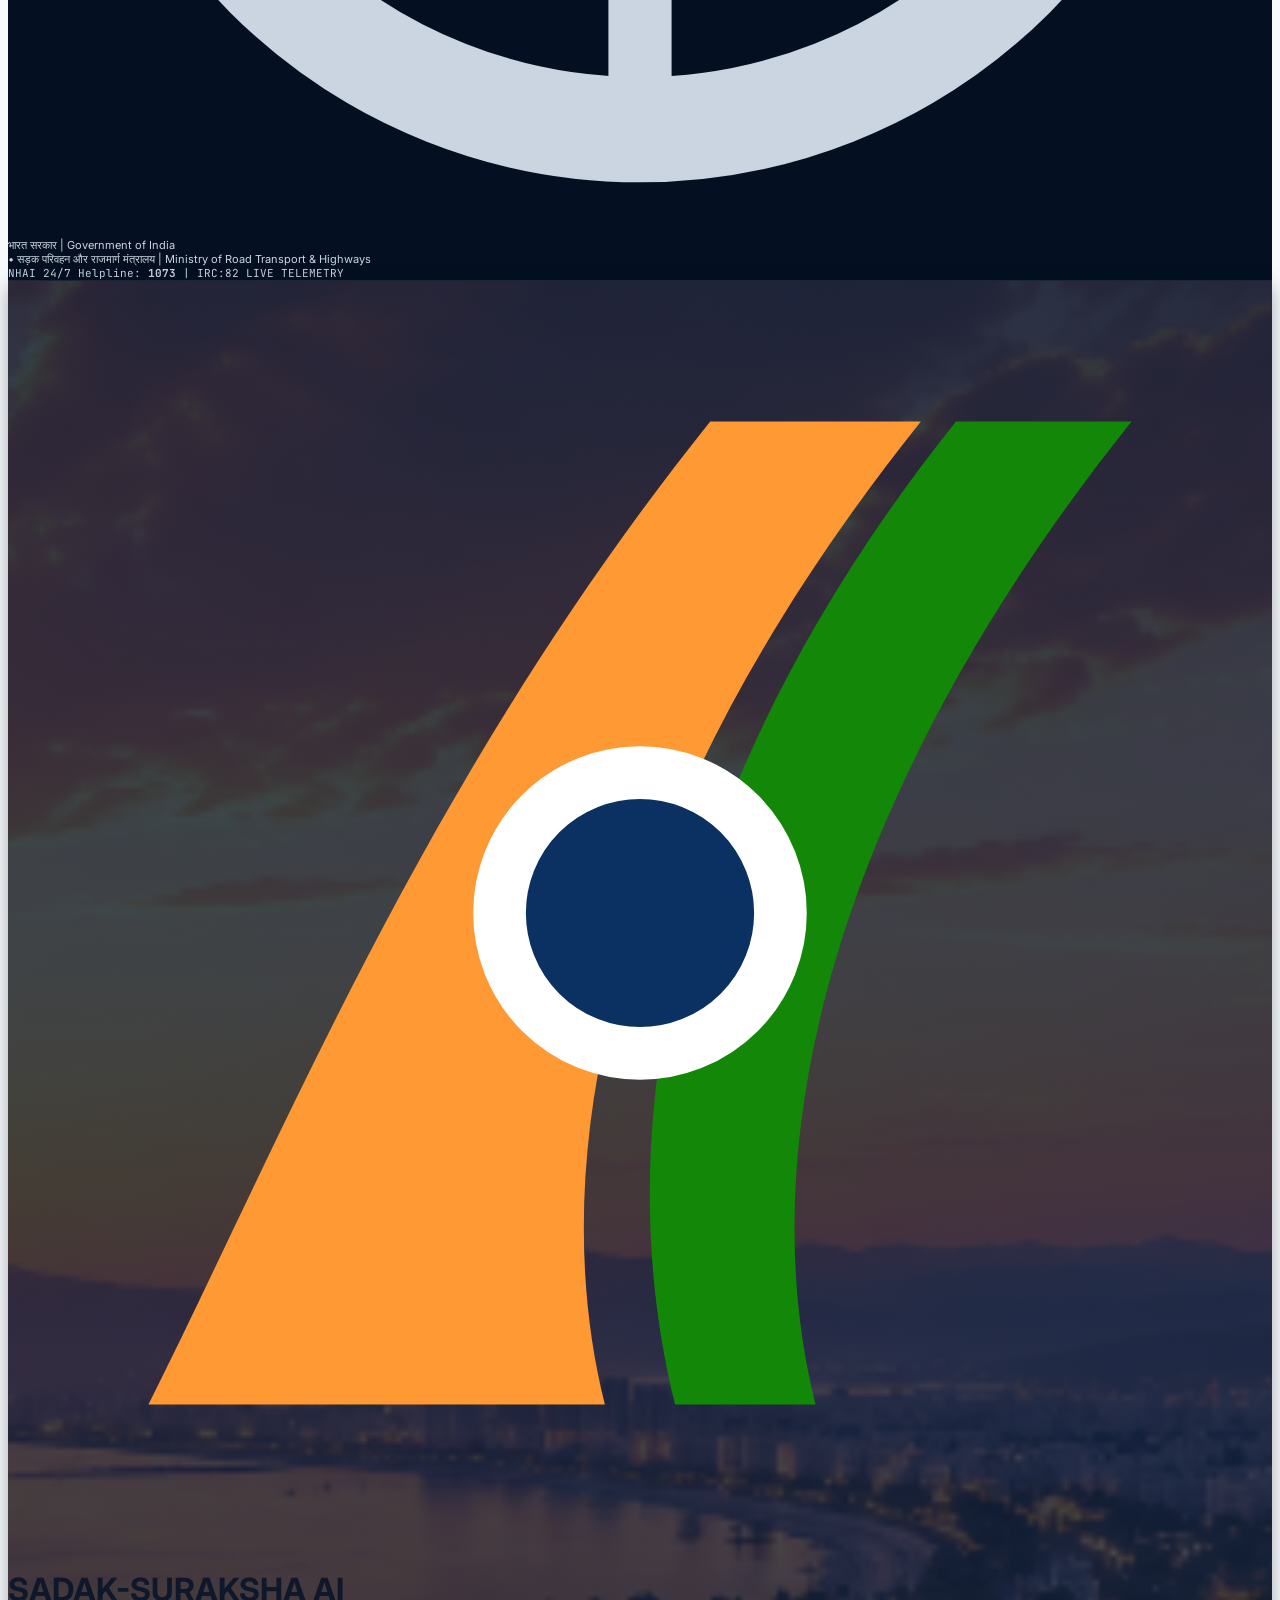
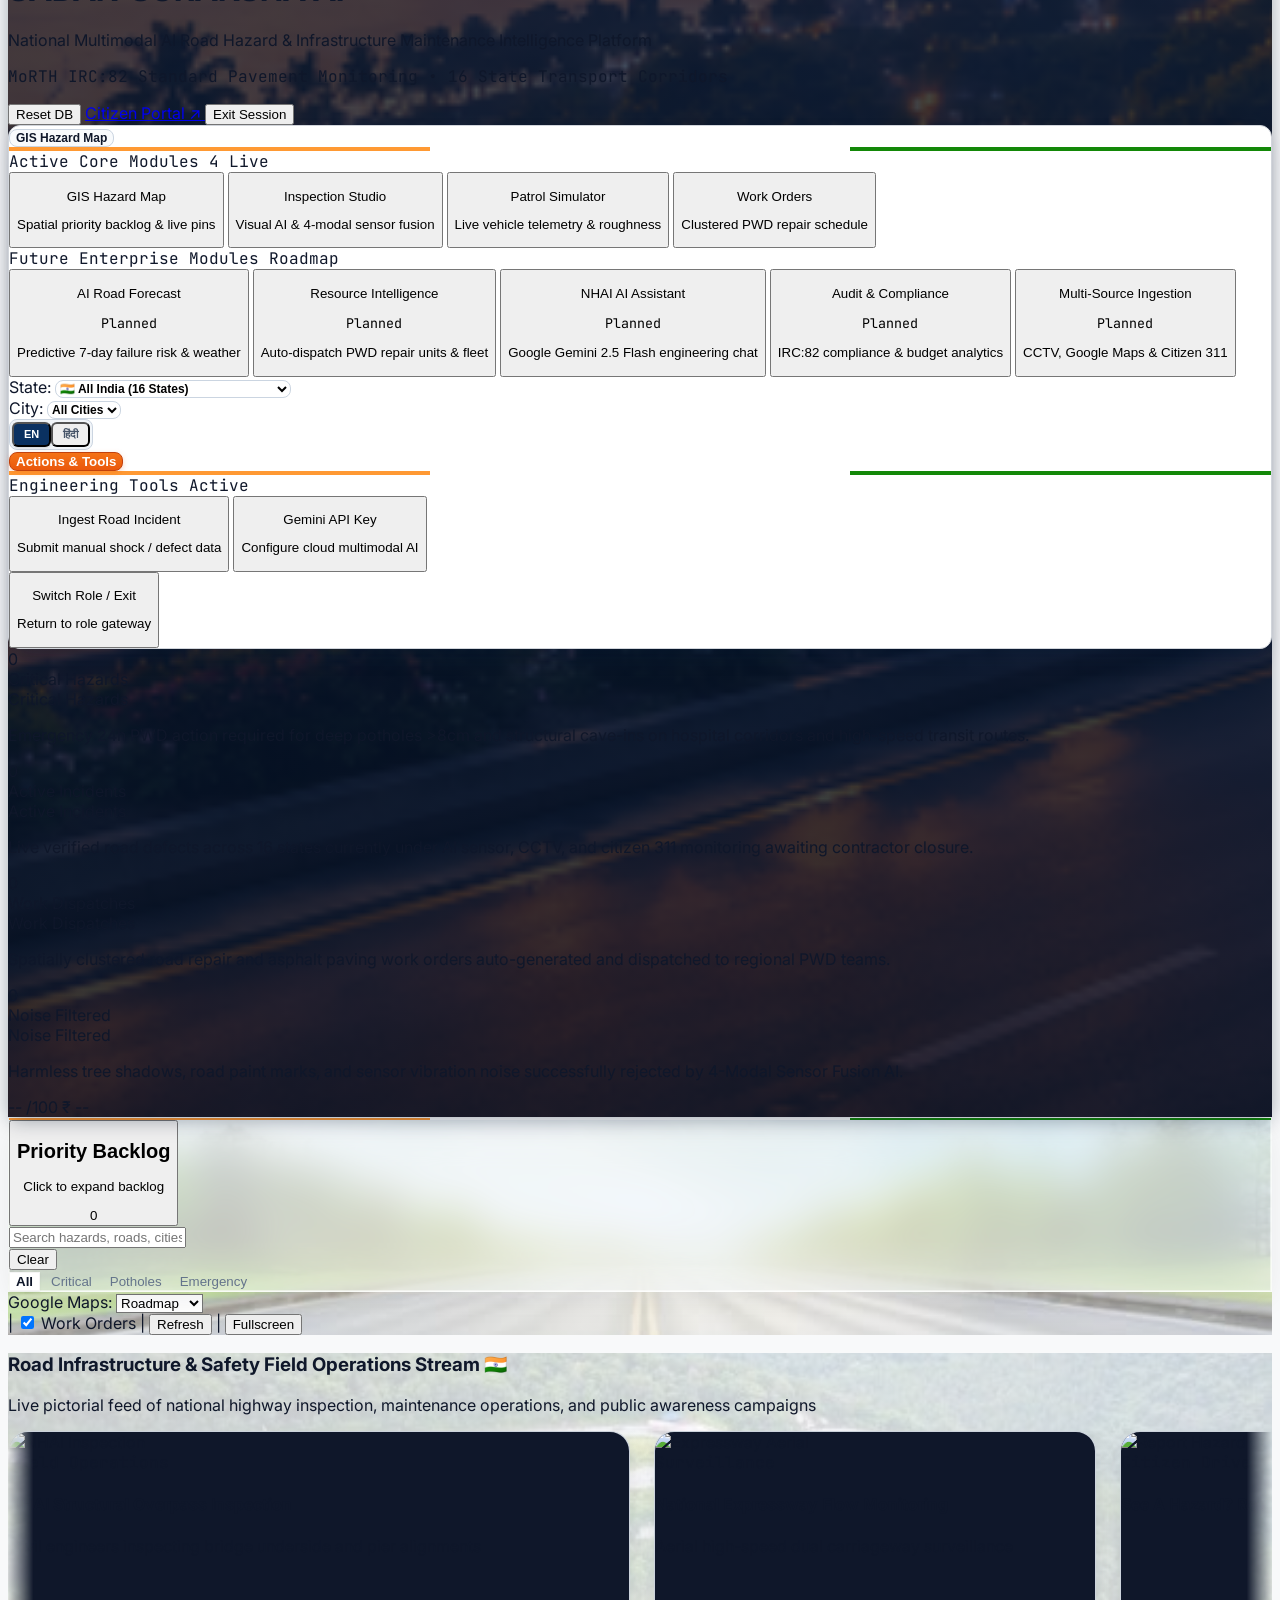
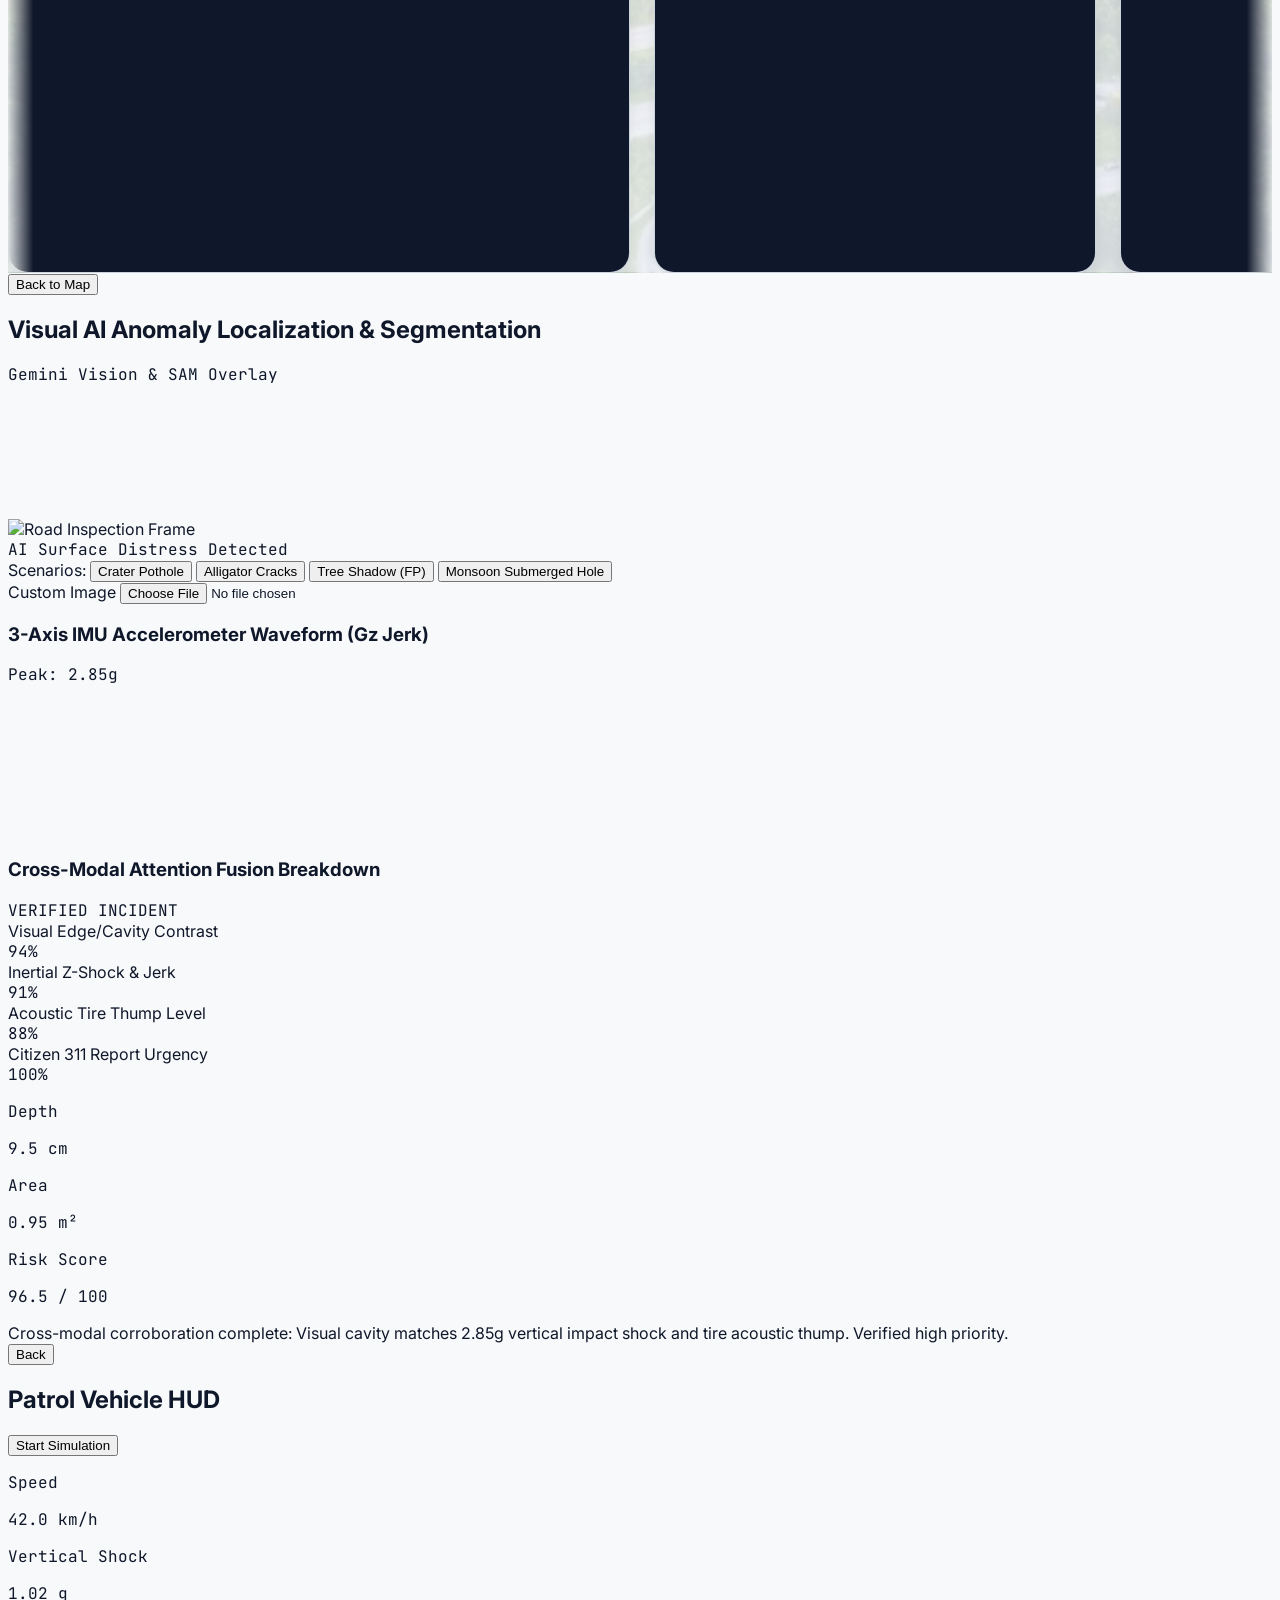
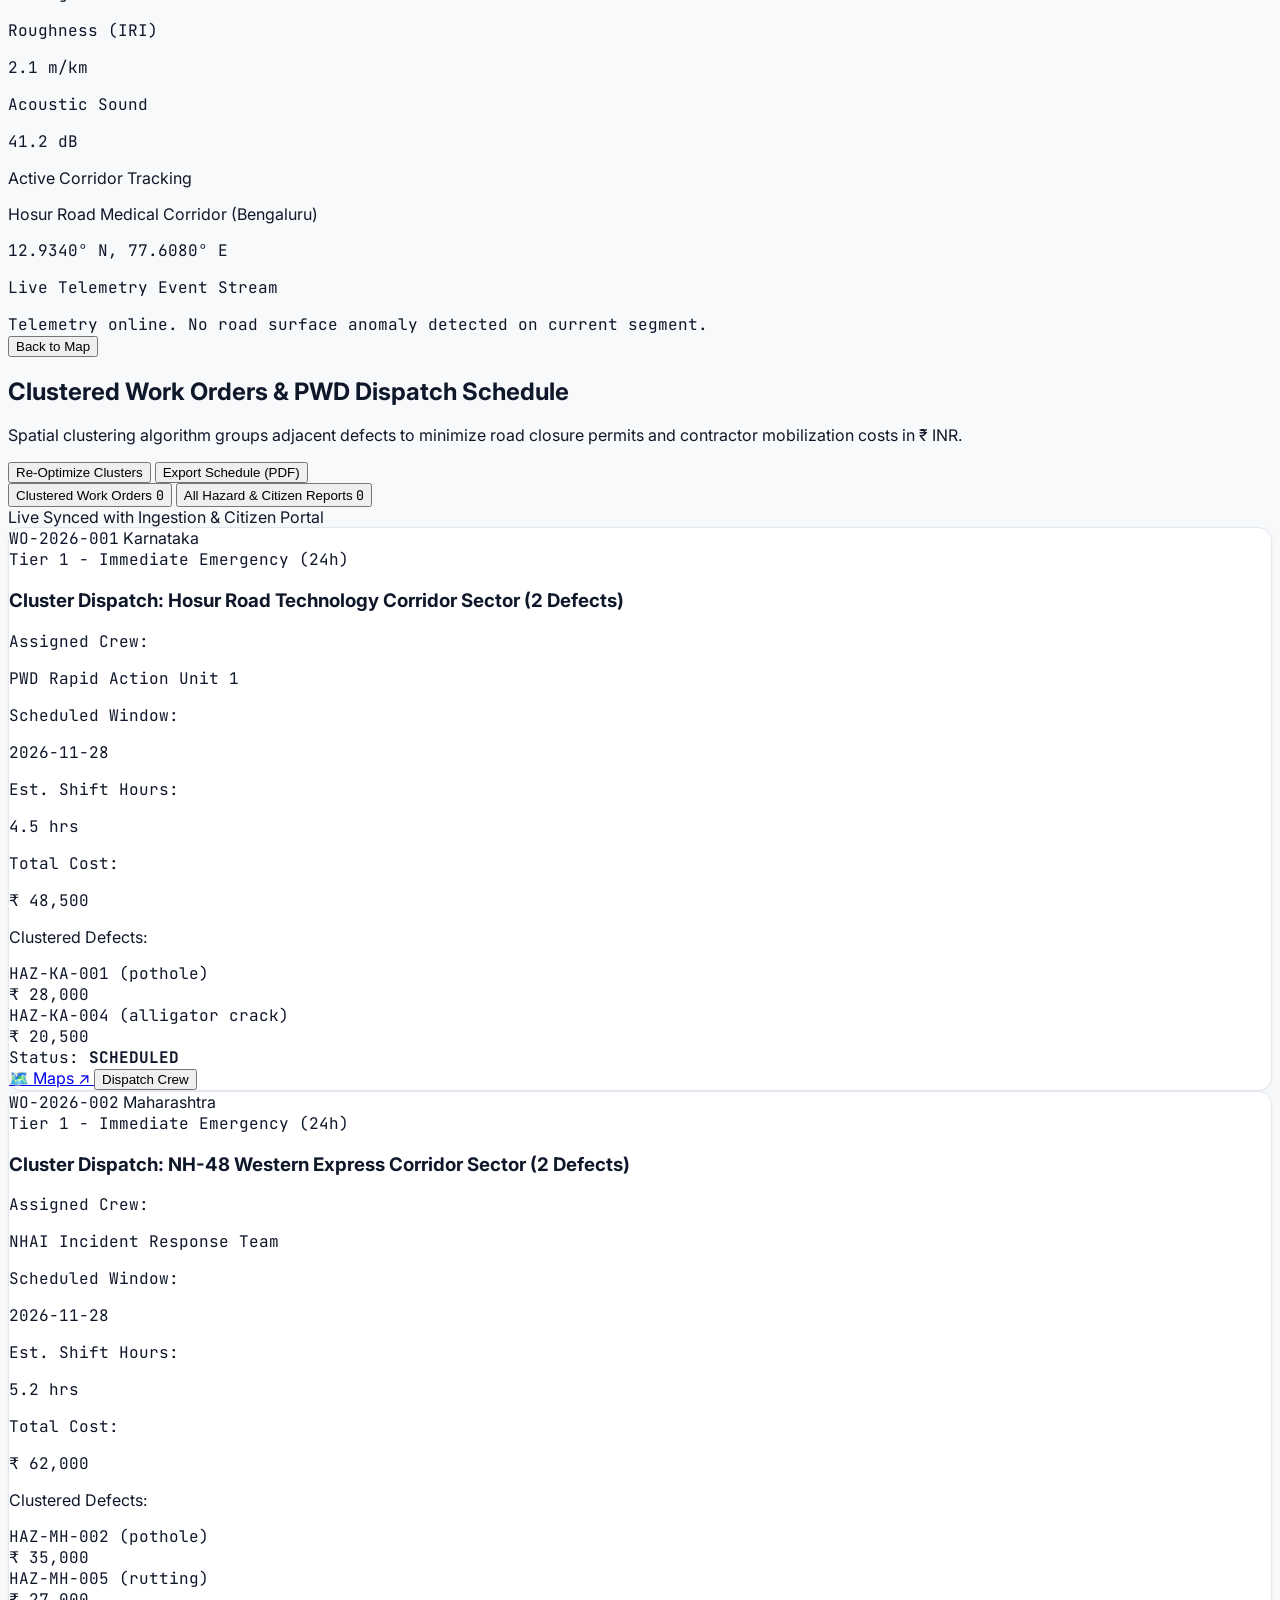
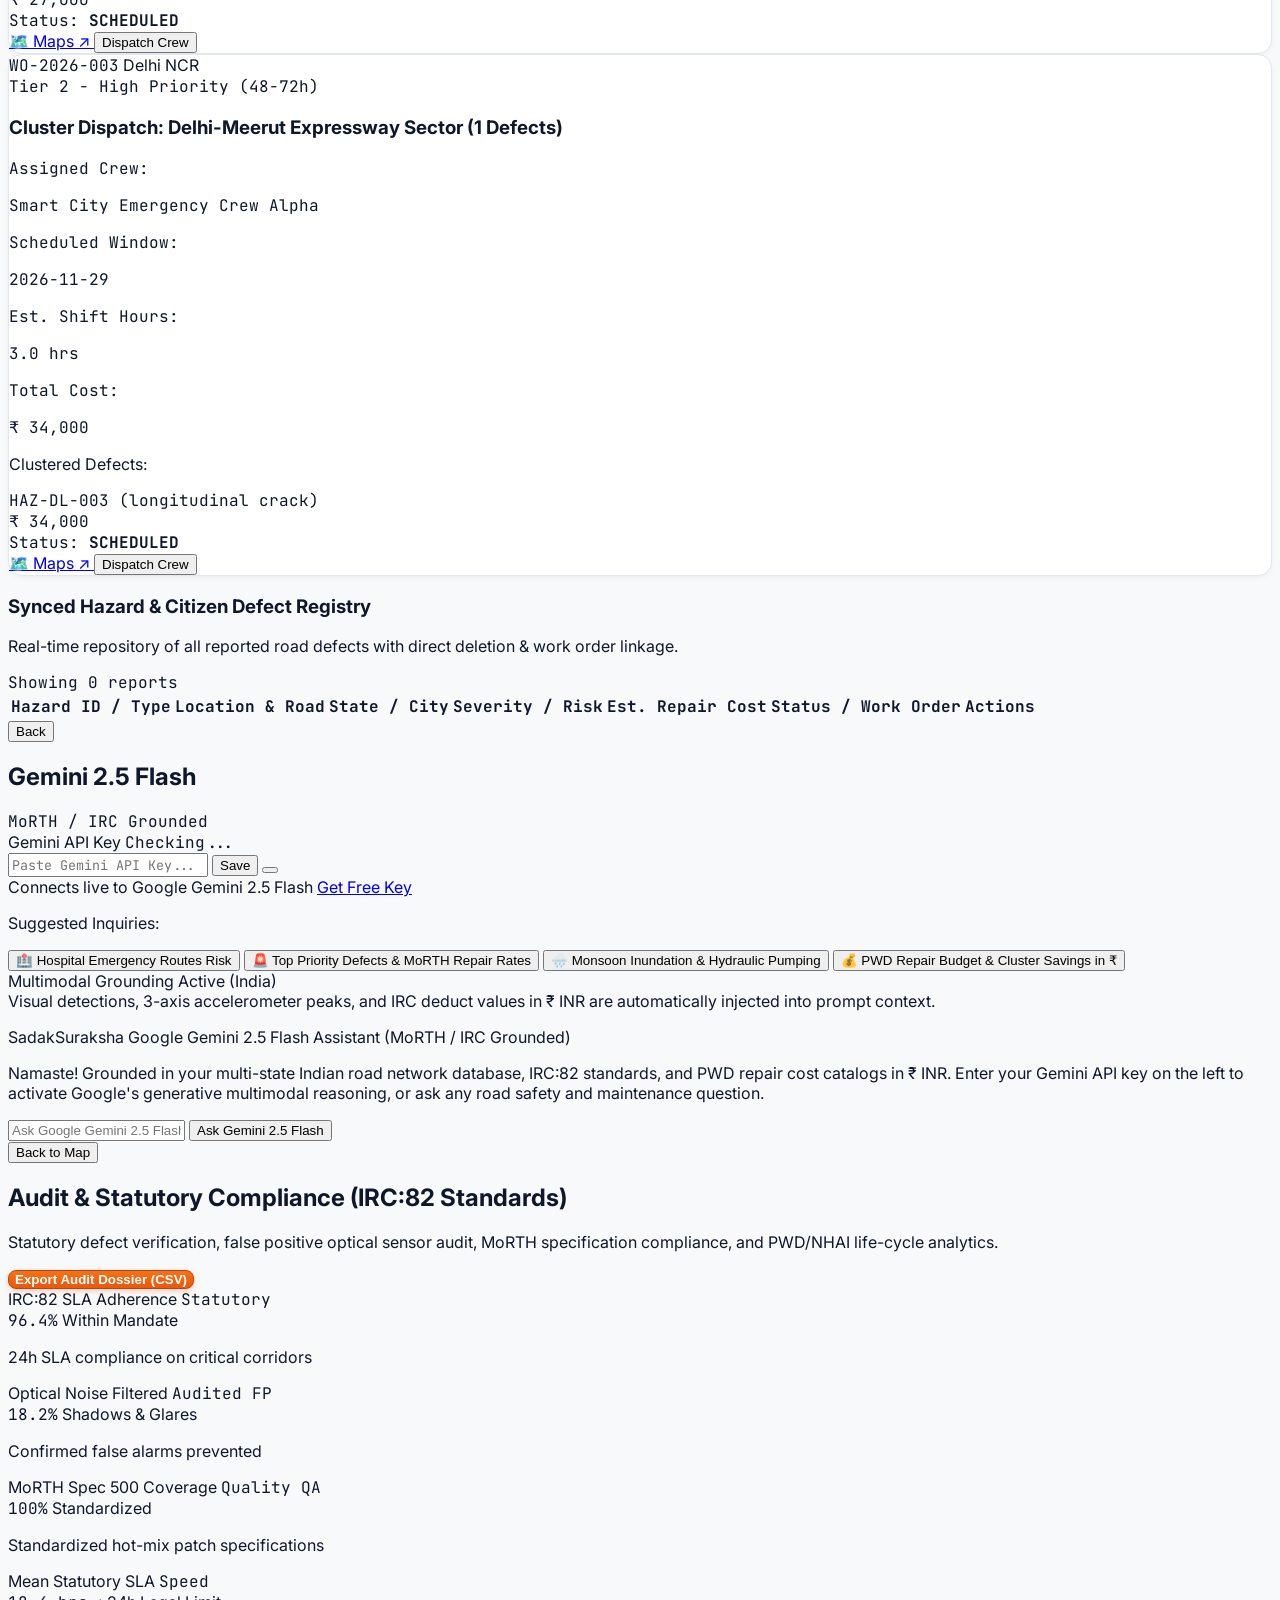
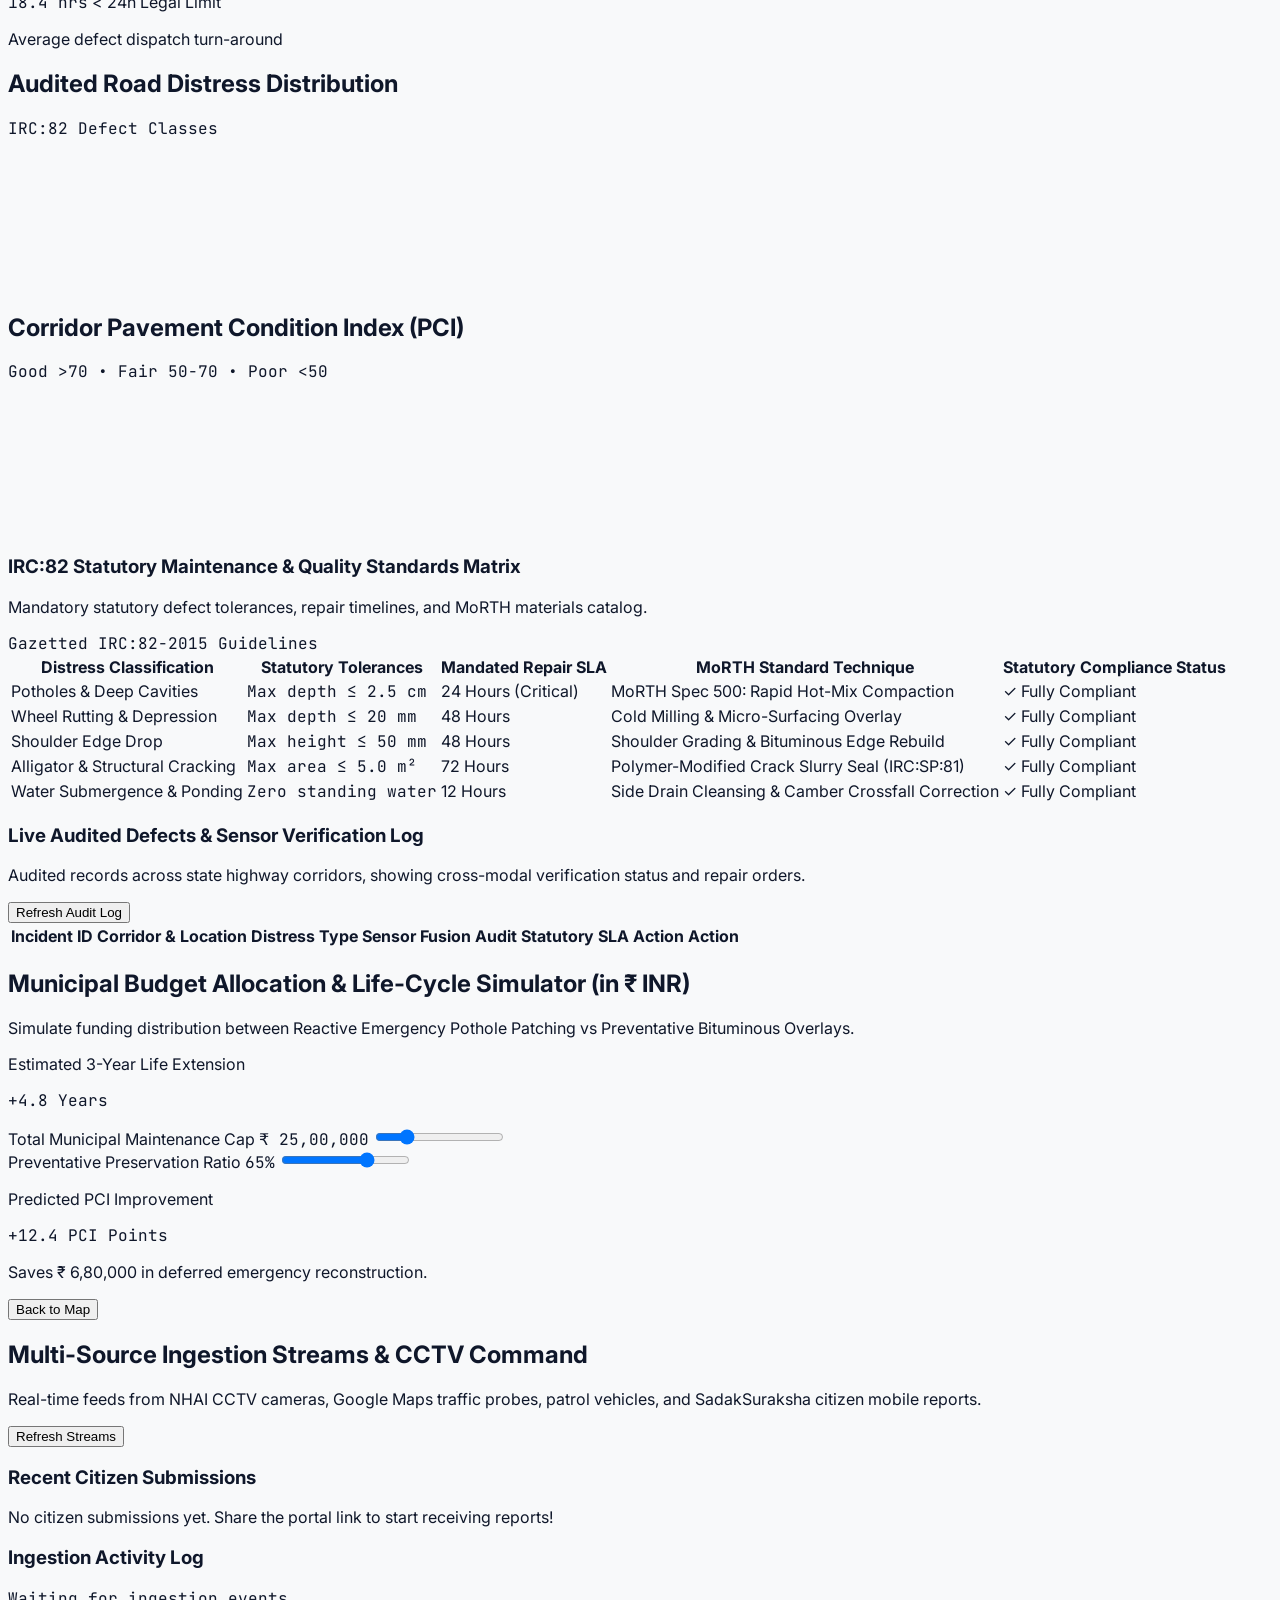
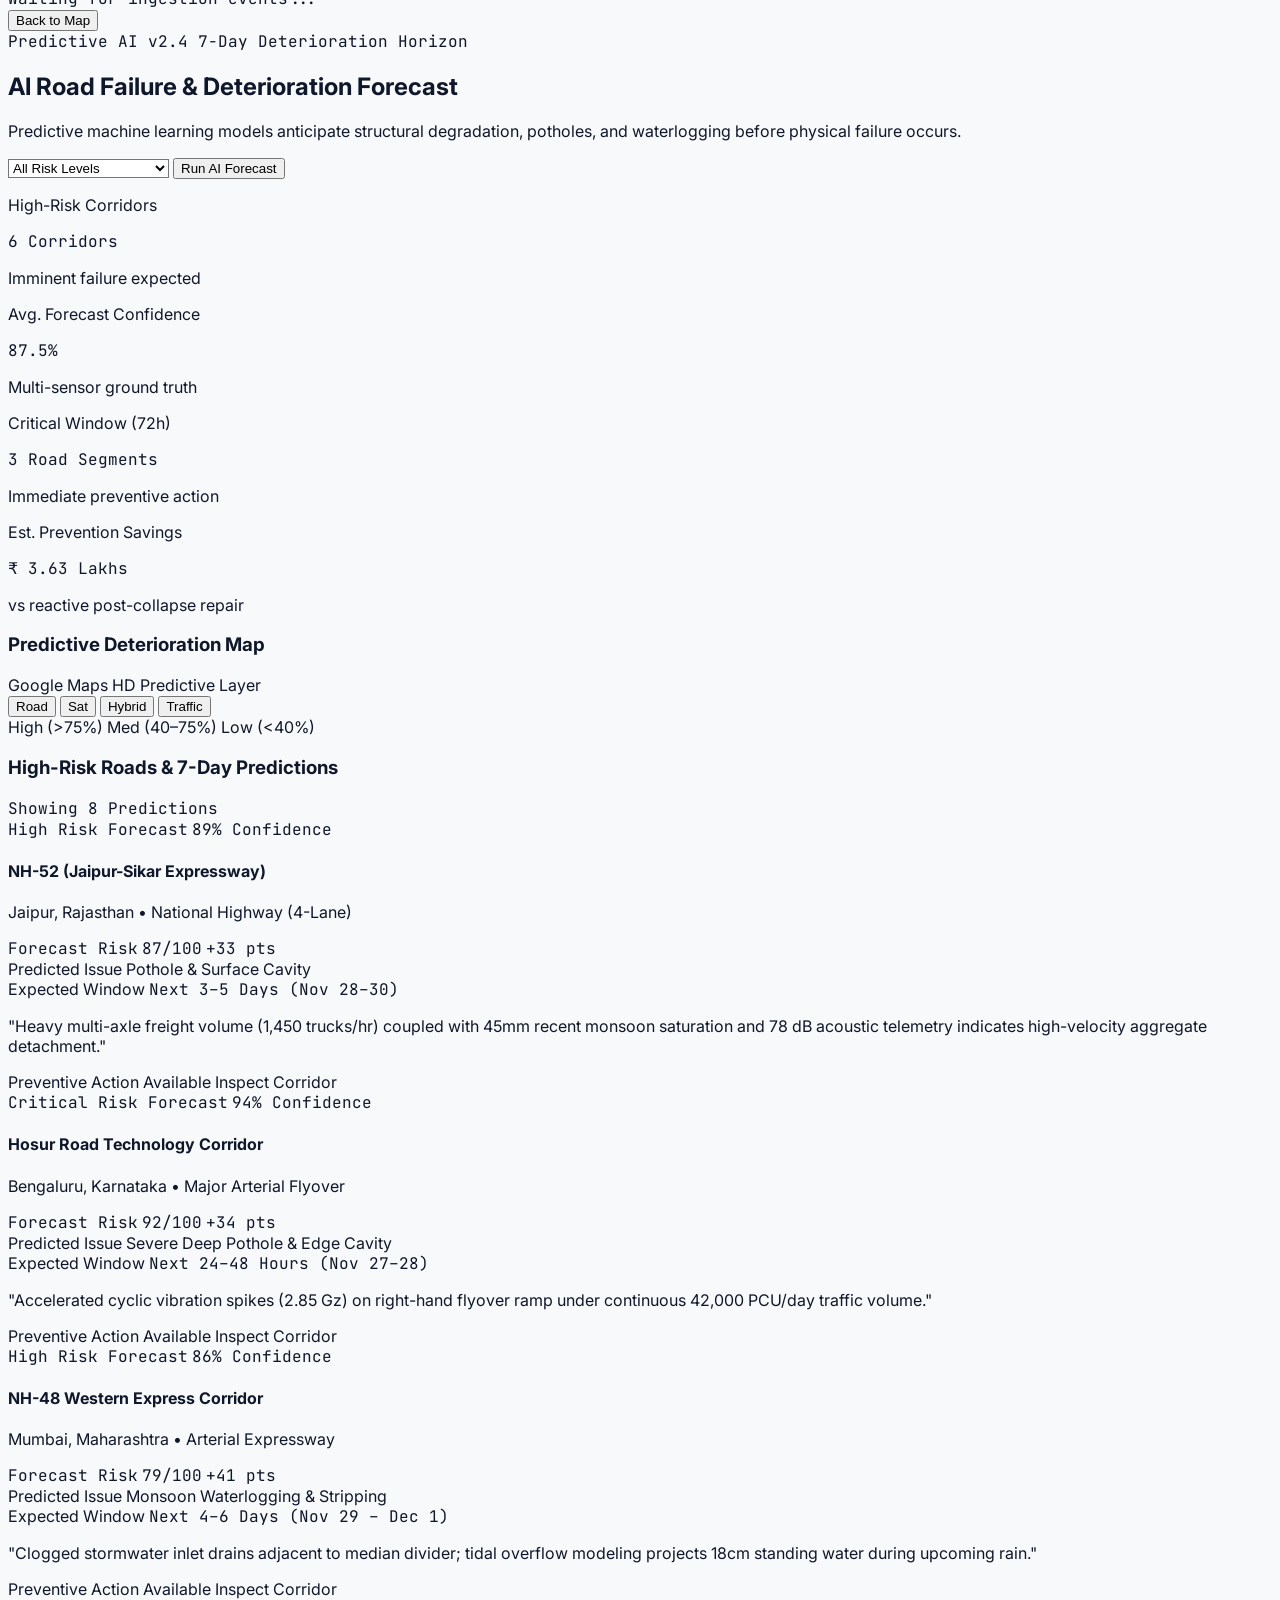
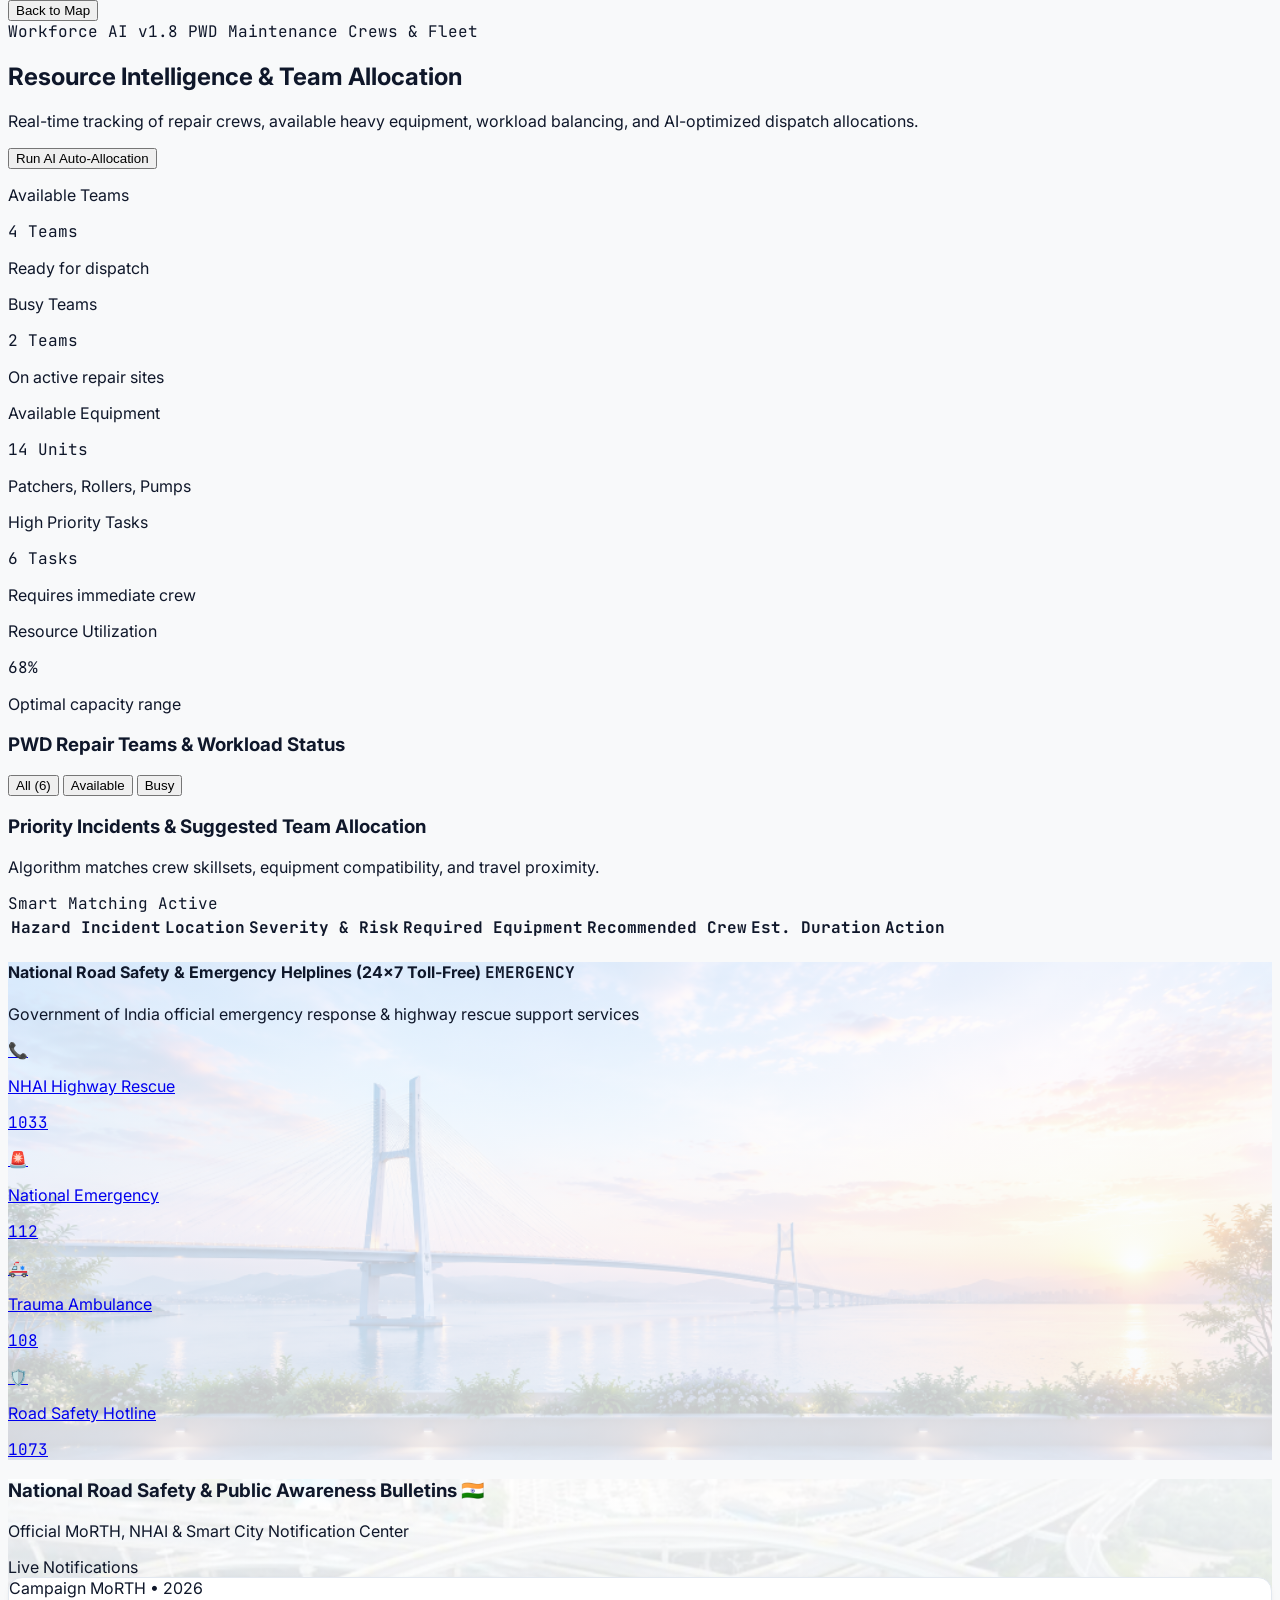
==== commit 021461a7: "Revert "fix(views): pre-render fallback components and initialize forecast & resource intelligence v" ====
--- a/frontend/index.html
+++ b/frontend/index.html
@@ -2172,119 +2172,7 @@
           </div>
         </div>
         <div id="resource-teams-grid" class="grid grid-cols-1 md:grid-cols-2 lg:grid-cols-3 gap-4">
-          <!-- Team A -->
-          <div class="bg-white border border-slate-200 rounded-xl p-4 shadow-xs flex flex-col justify-between gap-3 text-black">
-            <div>
-              <div class="flex items-start justify-between gap-2 mb-2">
-                <div>
-                  <span class="px-2 py-0.5 rounded text-[10px] font-black font-mono uppercase border bg-emerald-100 border-emerald-300 text-emerald-900">
-                    Available
-                  </span>
-                  <h4 class="text-sm font-black text-black mt-1">TEAM A (Rapid Pothole & Jet Patch Unit)</h4>
-                  <p class="text-xs text-slate-600 font-medium">North Zone • 6 Technicians</p>
-                </div>
-                <span class="text-xs font-mono font-black text-red-600">CRITICAL</span>
-              </div>
-              <div class="space-y-1 mb-3">
-                <p class="text-xs text-slate-700 font-semibold flex items-center gap-1.5">
-                  <i data-lucide="wrench" class="w-3.5 h-3.5 text-slate-500"></i>
-                  <span>Jet Patcher (JP-04), Vibratory Tandem Roller 8T</span>
-                </p>
-                <p class="text-xs text-slate-600 flex items-center gap-1.5">
-                  <i data-lucide="map-pin" class="w-3.5 h-3.5 text-slate-500"></i>
-                  <span>Target: NH-52 Jaipur-Sikar Expressway Pothole Cluster</span>
-                </p>
-              </div>
-            </div>
-            <div>
-              <div class="flex items-center justify-between text-xs font-bold text-slate-700 mb-1">
-                <span>Workload Capacity</span>
-                <span>25%</span>
-              </div>
-              <div class="w-full h-2 rounded-full bg-slate-100 overflow-hidden mb-3">
-                <div class="h-full rounded-full bg-emerald-600" style="width: 25%"></div>
-              </div>
-              <button onclick="dispatchTeam('TEAM-A')" class="w-full py-2 rounded-xl text-xs font-black bg-cyan-600 hover:bg-cyan-700 text-white transition-colors cursor-pointer flex items-center justify-center gap-1.5">
-                <i data-lucide="send" class="w-3.5 h-3.5"></i> Dispatch Crew to Site
-              </button>
-            </div>
-          </div>
-
-          <!-- Team B -->
-          <div class="bg-white border border-slate-200 rounded-xl p-4 shadow-xs flex flex-col justify-between gap-3 text-black">
-            <div>
-              <div class="flex items-start justify-between gap-2 mb-2">
-                <div>
-                  <span class="px-2 py-0.5 rounded text-[10px] font-black font-mono uppercase border bg-amber-100 border-amber-300 text-amber-900">
-                    Busy
-                  </span>
-                  <h4 class="text-sm font-black text-black mt-1">TEAM B (Hot Mix Asphalt Resurfacing Unit)</h4>
-                  <p class="text-xs text-slate-600 font-medium">South Zone • 8 Technicians</p>
-                </div>
-                <span class="text-xs font-mono font-black text-red-600">CRITICAL</span>
-              </div>
-              <div class="space-y-1 mb-3">
-                <p class="text-xs text-slate-700 font-semibold flex items-center gap-1.5">
-                  <i data-lucide="wrench" class="w-3.5 h-3.5 text-slate-500"></i>
-                  <span>Bitumen Distributor, Asphalt Paver 12m</span>
-                </p>
-                <p class="text-xs text-slate-600 flex items-center gap-1.5">
-                  <i data-lucide="map-pin" class="w-3.5 h-3.5 text-slate-500"></i>
-                  <span>Target: Hosur Road Flyover Ramp Repair</span>
-                </p>
-              </div>
-            </div>
-            <div>
-              <div class="flex items-center justify-between text-xs font-bold text-slate-700 mb-1">
-                <span>Workload Capacity</span>
-                <span>80%</span>
-              </div>
-              <div class="w-full h-2 rounded-full bg-slate-100 overflow-hidden mb-3">
-                <div class="h-full rounded-full bg-amber-500" style="width: 80%"></div>
-              </div>
-              <button disabled class="w-full py-2 rounded-xl text-xs font-black bg-slate-200 text-slate-500 cursor-not-allowed flex items-center justify-center gap-1.5">
-                <i data-lucide="clock" class="w-3.5 h-3.5"></i> On Site (Busy)
-              </button>
-            </div>
-          </div>
-
-          <!-- Team C -->
-          <div class="bg-white border border-slate-200 rounded-xl p-4 shadow-xs flex flex-col justify-between gap-3 text-black">
-            <div>
-              <div class="flex items-start justify-between gap-2 mb-2">
-                <div>
-                  <span class="px-2 py-0.5 rounded text-[10px] font-black font-mono uppercase border bg-emerald-100 border-emerald-300 text-emerald-900">
-                    Available
-                  </span>
-                  <h4 class="text-sm font-black text-black mt-1">TEAM C (Monsoon Drainage & Guardrail Unit)</h4>
-                  <p class="text-xs text-slate-600 font-medium">West Zone • 5 Technicians</p>
-                </div>
-                <span class="text-xs font-mono font-black text-amber-600">HIGH</span>
-              </div>
-              <div class="space-y-1 mb-3">
-                <p class="text-xs text-slate-700 font-semibold flex items-center gap-1.5">
-                  <i data-lucide="wrench" class="w-3.5 h-3.5 text-slate-500"></i>
-                  <span>High-Capacity Suction Pump (SP-01), Trench Digger</span>
-                </p>
-                <p class="text-xs text-slate-600 flex items-center gap-1.5">
-                  <i data-lucide="map-pin" class="w-3.5 h-3.5 text-slate-500"></i>
-                  <span>Target: NH-48 Western Express Drainage Clearing</span>
-                </p>
-              </div>
-            </div>
-            <div>
-              <div class="flex items-center justify-between text-xs font-bold text-slate-700 mb-1">
-                <span>Workload Capacity</span>
-                <span>15%</span>
-              </div>
-              <div class="w-full h-2 rounded-full bg-slate-100 overflow-hidden mb-3">
-                <div class="h-full rounded-full bg-emerald-600" style="width: 15%"></div>
-              </div>
-              <button onclick="dispatchTeam('TEAM-C')" class="w-full py-2 rounded-xl text-xs font-black bg-cyan-600 hover:bg-cyan-700 text-white transition-colors cursor-pointer flex items-center justify-center gap-1.5">
-                <i data-lucide="send" class="w-3.5 h-3.5"></i> Dispatch Crew to Site
-              </button>
-            </div>
-          </div>
+          <!-- Dynamically populated crew cards -->
         </div>
       </div>
 
@@ -2315,44 +2203,7 @@
               </tr>
             </thead>
             <tbody id="resource-allocation-table-body" class="divide-y divide-slate-200 font-sans">
-              <tr class="hover:bg-slate-50 transition-colors">
-                <td class="py-3 px-3">
-                  <p class="font-black text-black">Major Pothole Cluster (12cm Deep)</p>
-                  <span class="text-[10px] font-mono font-bold text-slate-500">ID: HAZ-001</span>
-                </td>
-                <td class="py-3 px-3 text-slate-700 font-medium">NH-52 (Jaipur-Sikar Expressway)</td>
-                <td class="py-3 px-3">
-                  <span class="px-2 py-0.5 rounded text-[10px] font-black font-mono border bg-red-100 border-red-300 text-red-900">CRITICAL</span>
-                  <span class="text-xs font-mono font-bold text-slate-700 ml-1.5">96 pts</span>
-                </td>
-                <td class="py-3 px-3 text-slate-700 font-medium">Jet Patcher, Roller</td>
-                <td class="py-3 px-3 font-bold text-black">TEAM A (North Zone)</td>
-                <td class="py-3 px-3 text-slate-700 font-mono font-semibold">3.5 Hours</td>
-                <td class="py-3 px-3 text-right">
-                  <button onclick="allocateCrew('HAZ-001')" class="px-3 py-1.5 rounded-lg text-xs font-black bg-cyan-600 hover:bg-cyan-700 text-white cursor-pointer transition-colors shadow-2xs">
-                    Assign Crew
-                  </button>
-                </td>
-              </tr>
-              <tr class="hover:bg-slate-50 transition-colors">
-                <td class="py-3 px-3">
-                  <p class="font-black text-black">Active Monsoon Waterlogging (18cm)</p>
-                  <span class="text-[10px] font-mono font-bold text-slate-500">ID: HAZ-002</span>
-                </td>
-                <td class="py-3 px-3 text-slate-700 font-medium">NH-48 Western Express (Mumbai)</td>
-                <td class="py-3 px-3">
-                  <span class="px-2 py-0.5 rounded text-[10px] font-black font-mono border bg-amber-100 border-amber-300 text-amber-900">HIGH</span>
-                  <span class="text-xs font-mono font-bold text-slate-700 ml-1.5">84 pts</span>
-                </td>
-                <td class="py-3 px-3 text-slate-700 font-medium">High-Capacity Suction Pump</td>
-                <td class="py-3 px-3 font-bold text-black">TEAM C (West Zone)</td>
-                <td class="py-3 px-3 text-slate-700 font-mono font-semibold">2.0 Hours</td>
-                <td class="py-3 px-3 text-right">
-                  <button onclick="allocateCrew('HAZ-002')" class="px-3 py-1.5 rounded-lg text-xs font-black bg-cyan-600 hover:bg-cyan-700 text-white cursor-pointer transition-colors shadow-2xs">
-                    Assign Crew
-                  </button>
-                </td>
-              </tr>
+              <!-- Dynamically populated incident allocation rows -->
             </tbody>
           </table>
         </div>
@@ -2989,8 +2840,7 @@
     </div>
   </div>
 
-  <script src="/static/js/i18n.js?v=3.3.0"></script>
-  <script src="/static/js/app.js?v=3.3.0"></script>
+  <script src="/static/js/app.js?v=3.3.1-nav-active-fix"></script>
 </body>
 </html>
 
